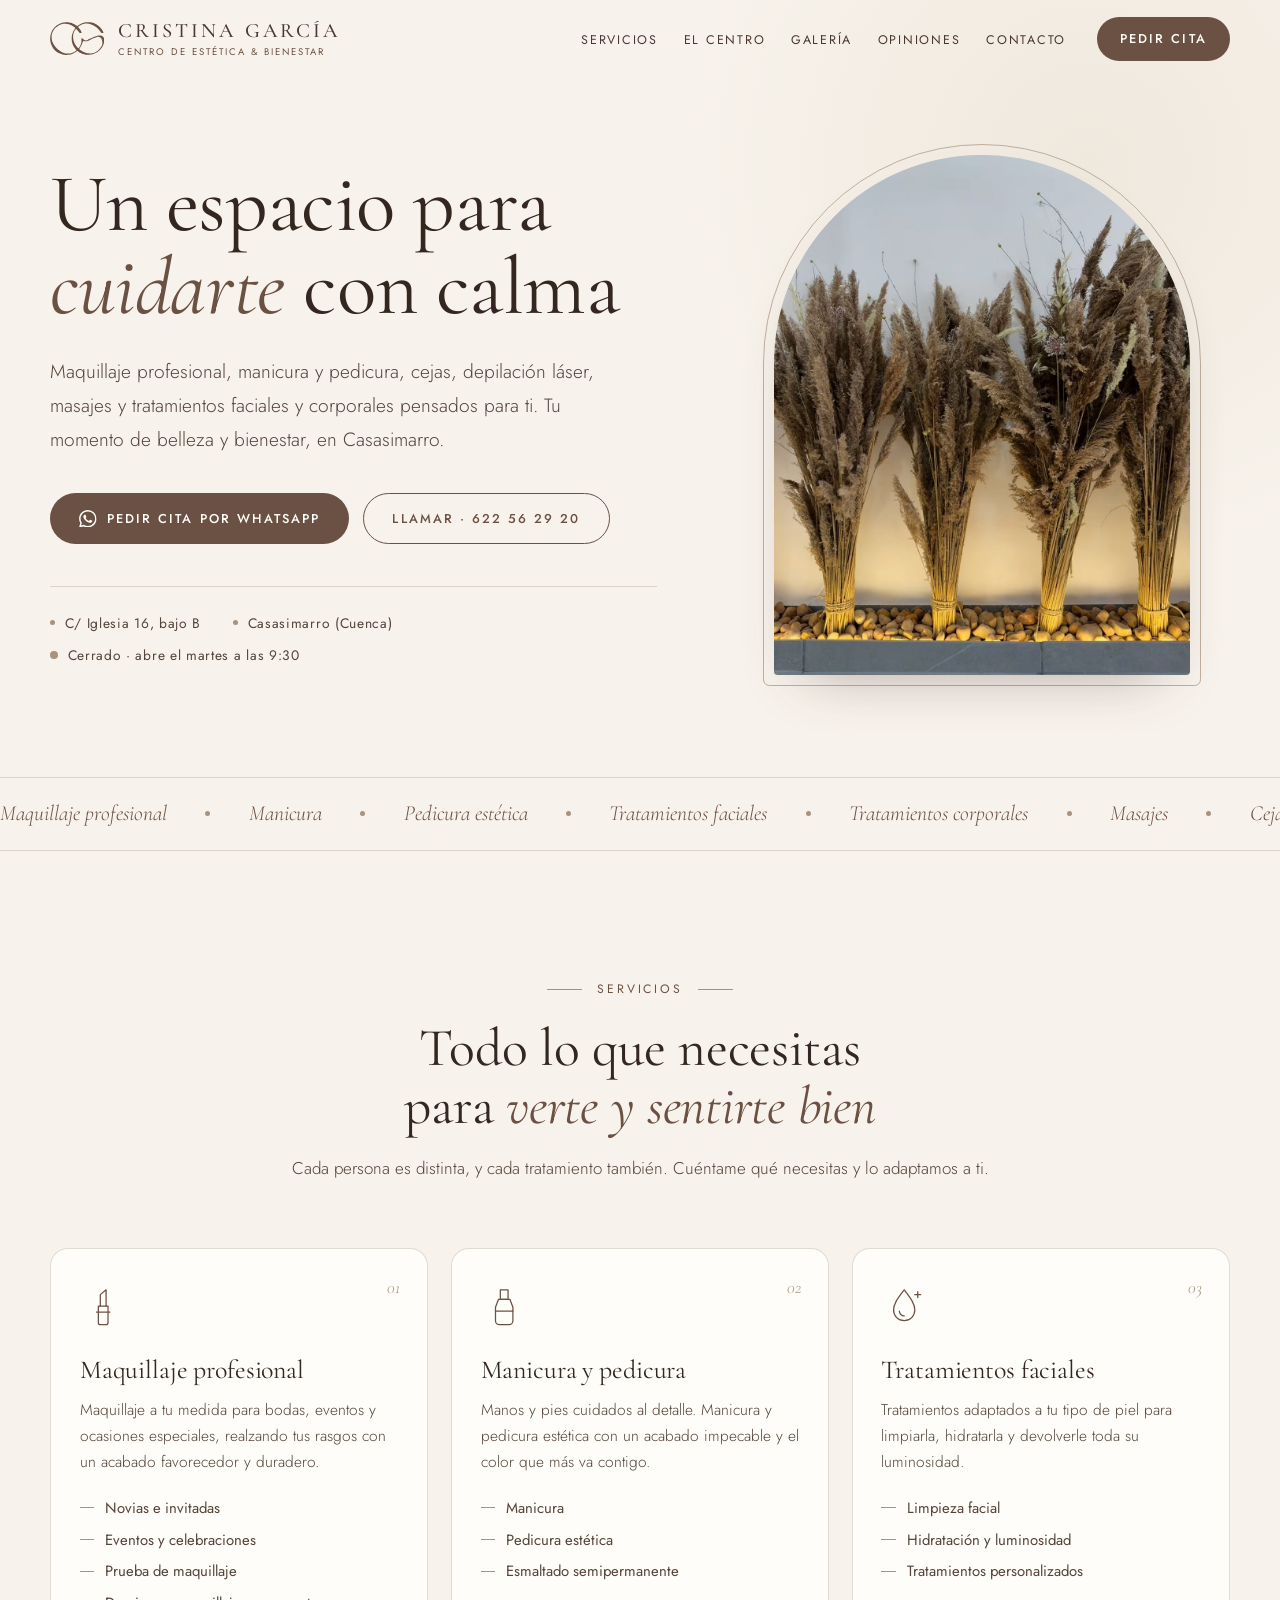
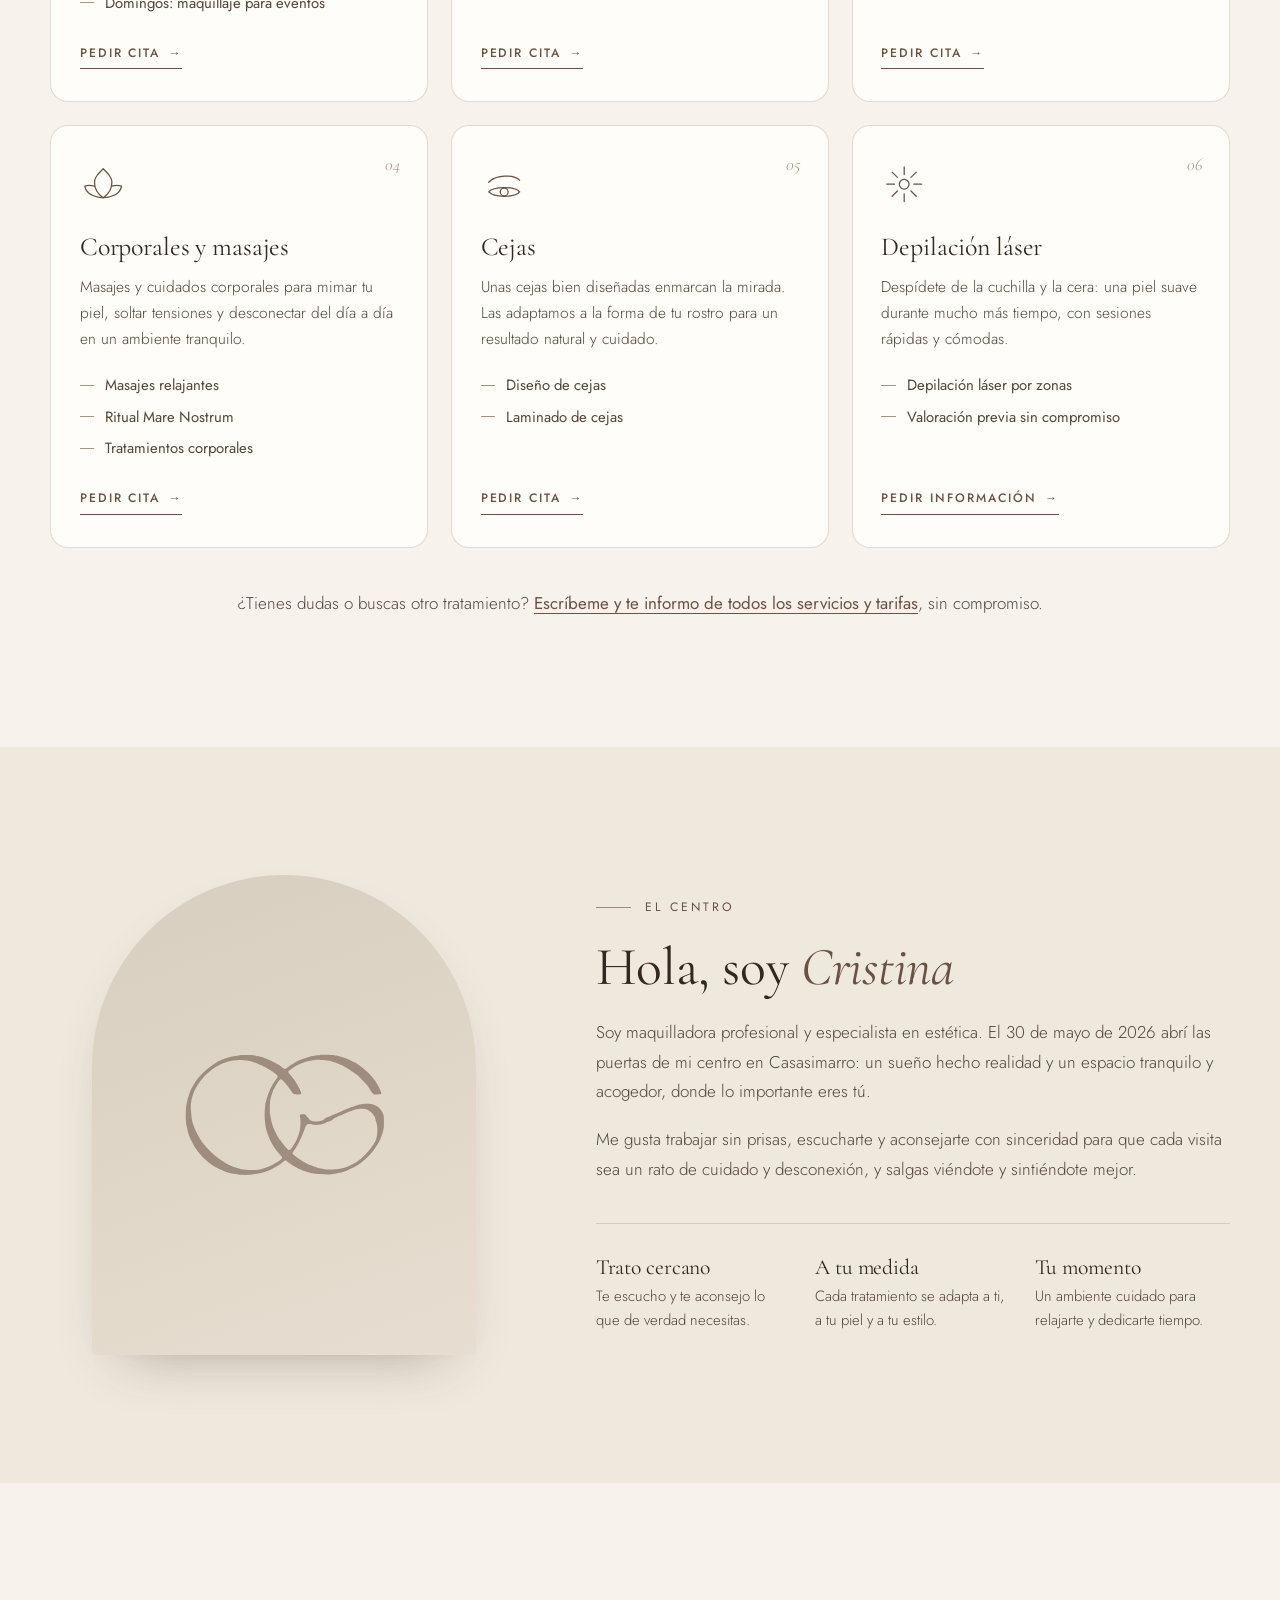
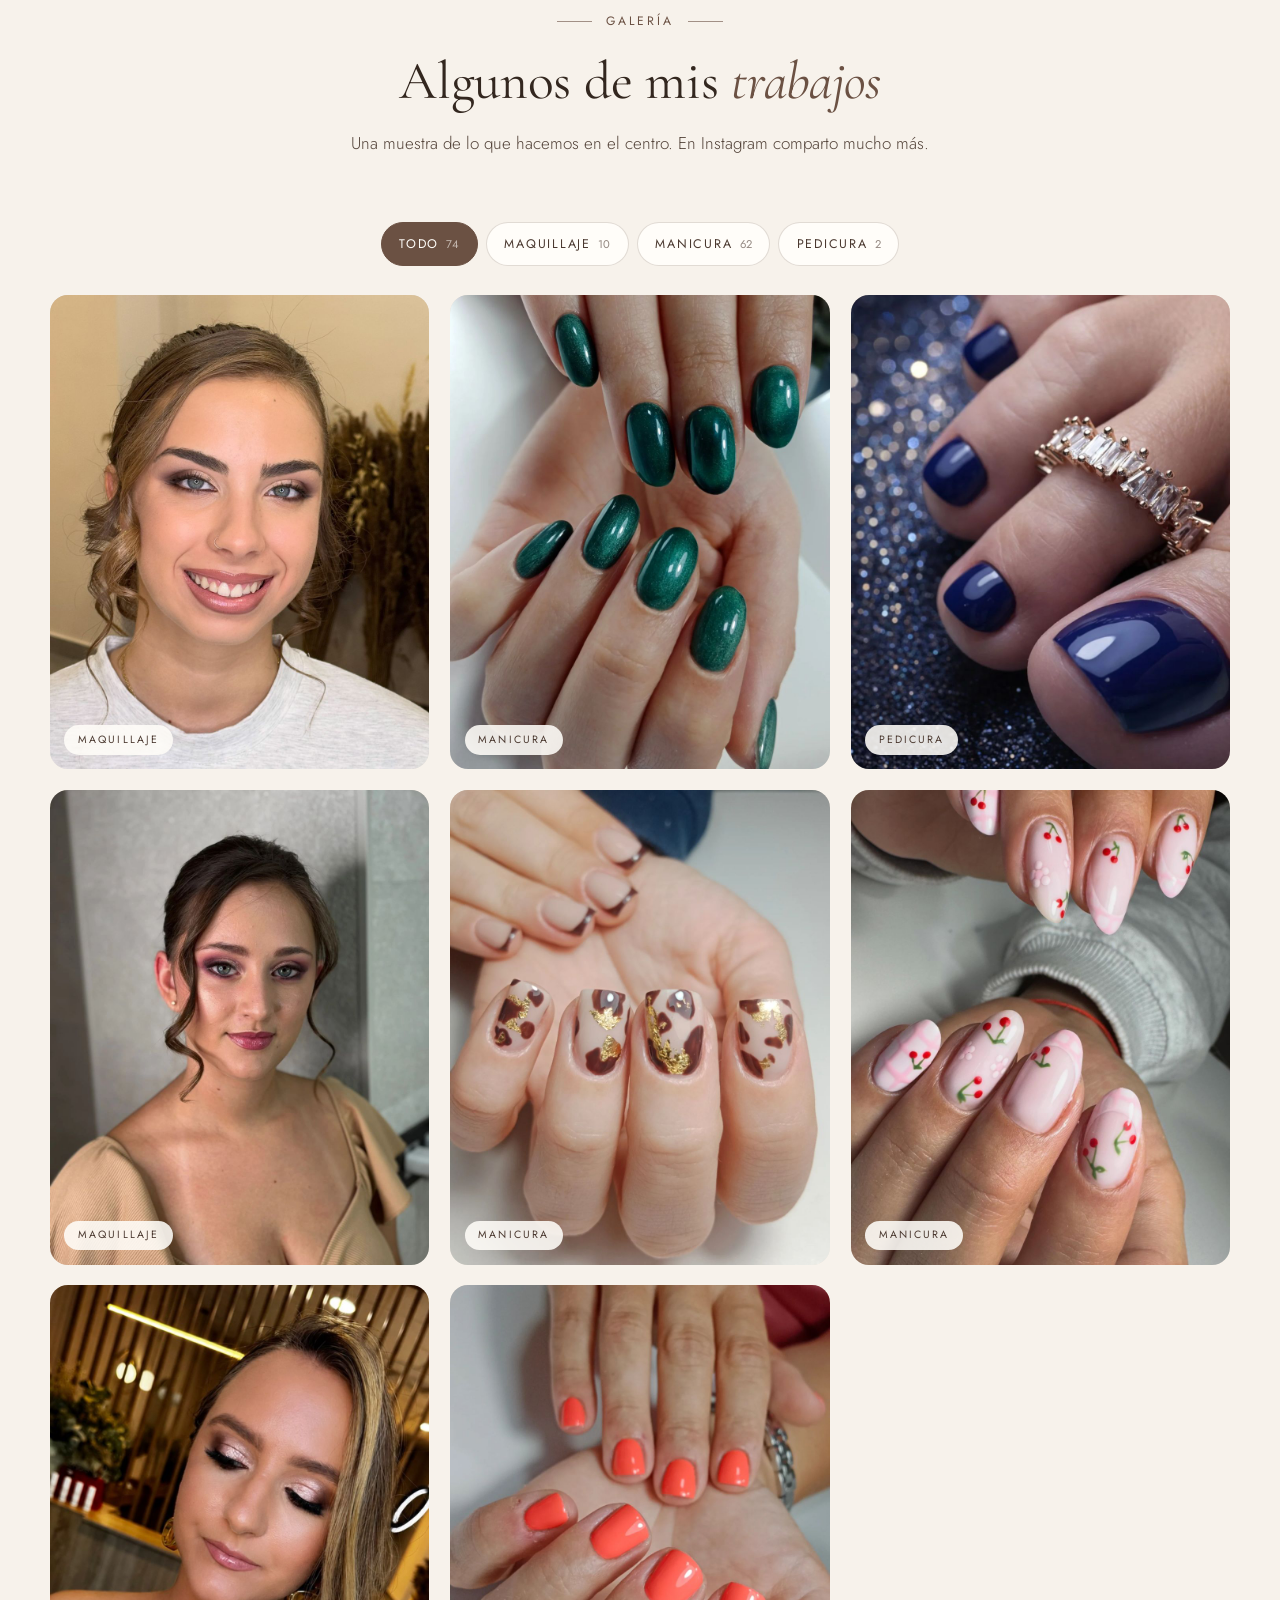
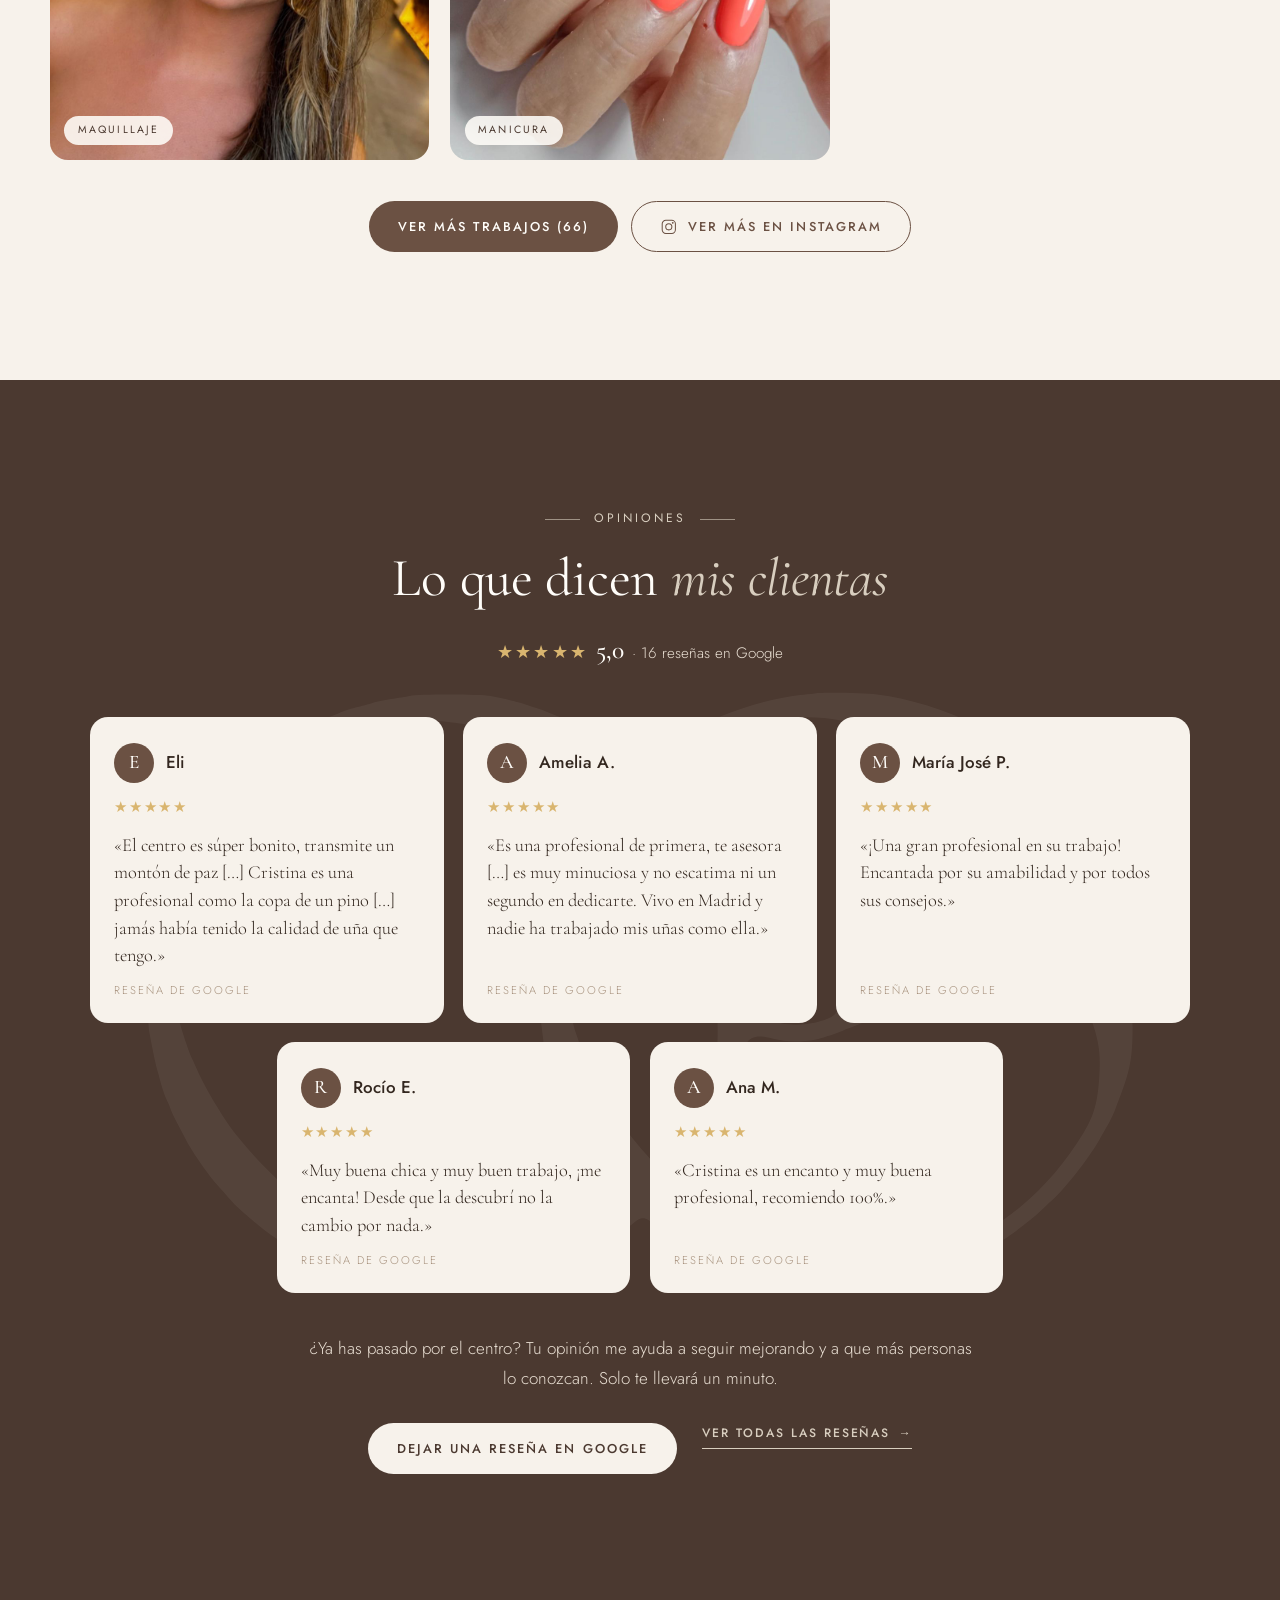
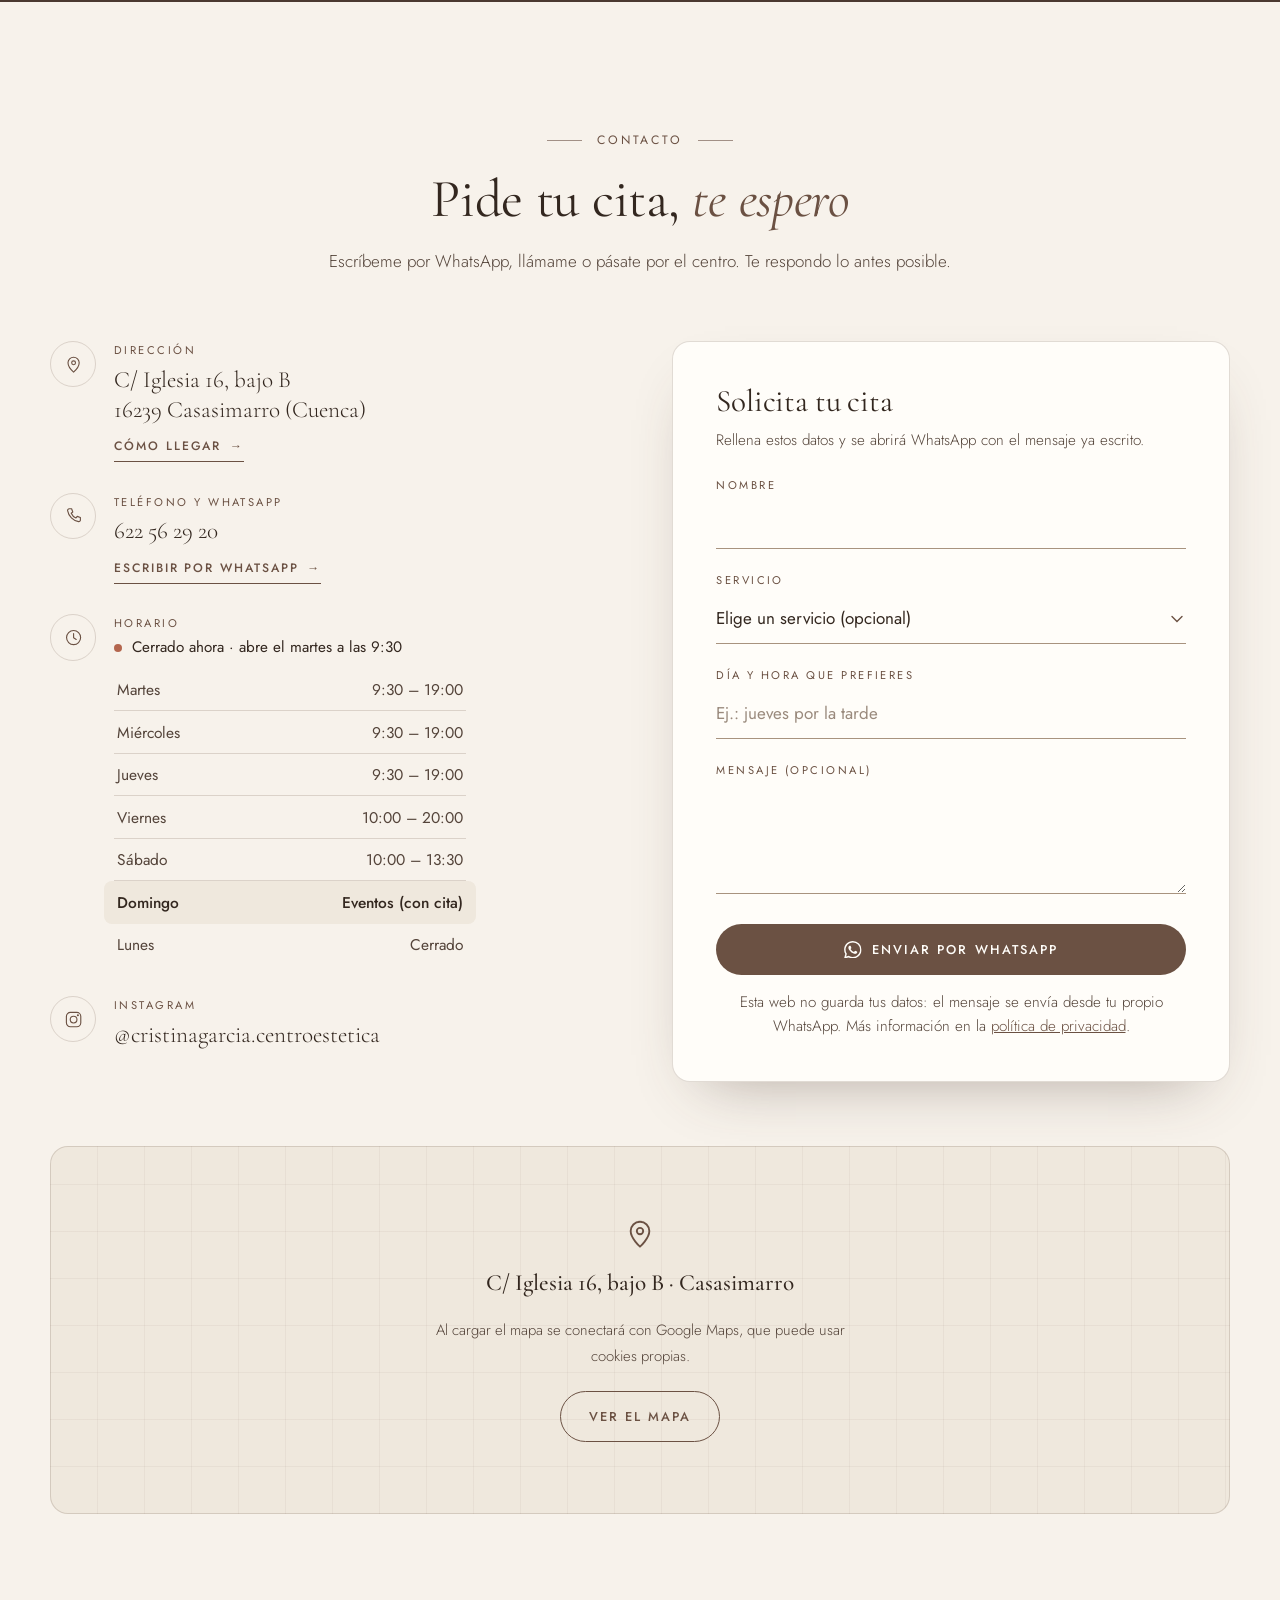
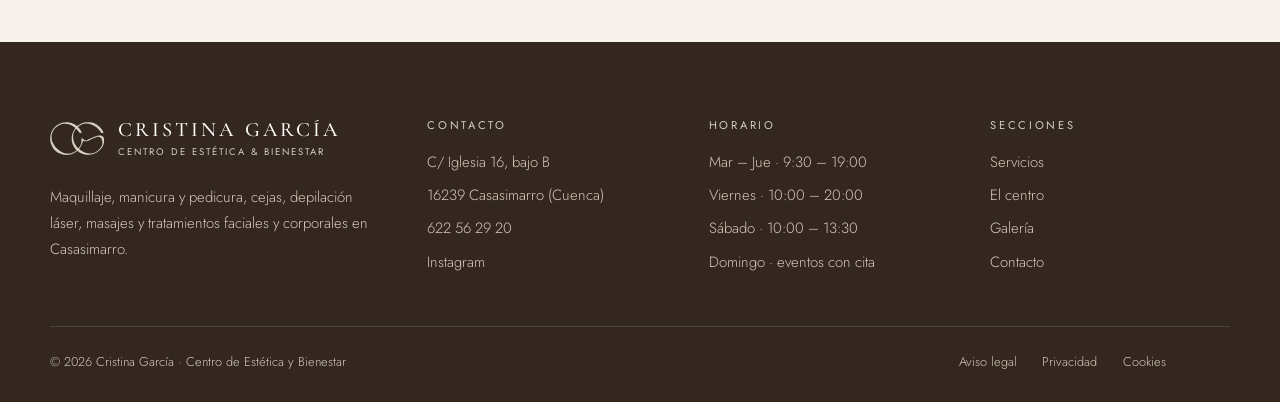
==== index.html @ d43dc389 "Reseñas de Google en Opiniones y cabeceras de sección uniformes - Opiniones: resumen «5,0 · 16 reseñ" ====
<!DOCTYPE html>
<html lang="es">
<head>
  <meta charset="utf-8">
  <meta name="viewport" content="width=device-width, initial-scale=1">
  <!-- PROVISIONAL: oculta la web a Google mientras está en pruebas. QUITAR esta línea al publicarla de verdad -->
  <meta name="robots" content="noindex, nofollow">
  <title>Cristina García | Centro de Estética y Bienestar en Casasimarro</title>
  <meta name="description" content="Centro de estética y bienestar en Casasimarro (Cuenca). Maquillaje profesional, manicura y pedicura estética, tratamientos faciales y corporales, masajes, cejas y depilación láser. Pide tu cita: 622 56 29 20.">
  <meta name="theme-color" content="#F7F2EB">
  <meta name="format-detection" content="telephone=no">

  <!-- Redes sociales (cuando haya dominio: añadir og:url, og:image y <link rel="canonical"> con la URL completa) -->
  <meta property="og:type" content="website">
  <meta property="og:locale" content="es_ES">
  <meta property="og:site_name" content="Cristina García · Centro de Estética y Bienestar">
  <meta property="og:title" content="Cristina García | Centro de Estética y Bienestar en Casasimarro">
  <meta property="og:description" content="Maquillaje profesional, manicura y pedicura estética, tratamientos faciales y corporales, masajes, cejas y depilación láser en Casasimarro (Cuenca).">

  <link rel="icon" href="assets/img/favicon.svg" type="image/svg+xml">
  <link rel="apple-touch-icon" href="assets/img/apple-touch-icon.png">

  <link rel="preconnect" href="https://fonts.googleapis.com">
  <link rel="preconnect" href="https://fonts.gstatic.com" crossorigin>
  <link href="https://fonts.googleapis.com/css2?family=Cormorant+Garamond:ital,wght@0,400;0,500;0,600;1,400;1,500&family=Jost:wght@300;400;500&display=swap" rel="stylesheet">
  <link rel="stylesheet" href="assets/css/estilos.css">

  <!-- Activa las animaciones de entrada; si app.js no llega a cargar, se desactivan para que el contenido nunca quede oculto -->
  <script>
    document.documentElement.classList.add('js');
    setTimeout(function () { if (!window.appLista) { document.documentElement.classList.remove('js'); } }, 4000);
  </script>

  <script type="application/ld+json">
  {
    "@context": "https://schema.org",
    "@type": "BeautySalon",
    "name": "Cristina García | Centro de Estética y Bienestar",
    "description": "Centro de estética y bienestar en Casasimarro: maquillaje profesional, manicura y pedicura estética, tratamientos faciales y corporales, masajes, cejas y depilación láser.",
    "telephone": "+34622562920",
    "address": {
      "@type": "PostalAddress",
      "streetAddress": "Calle Iglesia, 16, bajo B",
      "addressLocality": "Casasimarro",
      "addressRegion": "Cuenca",
      "postalCode": "16239",
      "addressCountry": "ES"
    },
    "openingHoursSpecification": [
      { "@type": "OpeningHoursSpecification", "dayOfWeek": ["Tuesday", "Wednesday", "Thursday"], "opens": "09:30", "closes": "19:00" },
      { "@type": "OpeningHoursSpecification", "dayOfWeek": "Friday", "opens": "10:00", "closes": "20:00" },
      { "@type": "OpeningHoursSpecification", "dayOfWeek": "Saturday", "opens": "10:00", "closes": "13:30" }
    ],
    "sameAs": ["https://www.instagram.com/cristinagarcia.centroestetica/"]
  }
  </script>
</head>
<body>

  <!-- Símbolos SVG reutilizables -->
  <svg width="0" height="0" style="position:absolute" aria-hidden="true" focusable="false">
    <defs>
      <symbol id="monograma" viewBox="205 391 1327 808"><path fill-rule="evenodd" d="M579.5,1194.0C570.7,1193.5 560.4,1192.6 556.5,1192.0C552.6,1191.5 543.2,1190.1 535.5,1189.0C527.8,1187.9 519.0,1186.5 516.0,1185.9C494.6,1181.7 445.9,1163.2 422.5,1150.4C390.0,1132.7 371.6,1120.3 350.5,1102.1C326.1,1081.1 328.0,1083.0 301.7,1053.0C289.4,1038.9 267.2,1006.6 260.6,993.0C258.3,988.3 253.2,978.6 249.3,971.5C245.4,964.4 241.7,956.5 241.0,954.0C240.3,951.6 238.1,946.1 235.9,941.8C233.8,937.5 230.5,928.5 228.6,921.8C226.8,915.0 224.1,905.5 222.7,900.5C220.5,892.6 216.7,874.5 212.4,851.5C210.4,840.5 209.1,800.0 210.0,775.0C211.5,733.6 220.0,691.1 234.0,655.0C236.7,648.1 239.2,641.1 239.6,639.5C242.4,628.3 272.9,576.1 287.4,557.9C290.8,553.7 296.1,546.9 299.3,542.7C314.8,522.6 362.4,479.9 384.0,466.7C387.6,464.5 394.3,460.1 399.0,457.0C412.9,447.7 443.5,431.5 453.6,428.2C456.8,427.1 462.6,424.8 466.5,423.1C470.4,421.3 480.0,418.1 488.0,415.9C496.0,413.8 506.2,410.9 510.7,409.6C515.2,408.2 526.4,405.9 535.7,404.5C544.9,403.1 556.1,401.2 560.5,400.3C573.1,397.7 654.3,397.7 668.5,400.4C686.2,403.7 707.3,408.7 714.2,411.3C717.8,412.7 724.4,414.8 728.7,416.0C733.0,417.2 740.8,420.1 746.0,422.5C751.2,424.8 758.0,427.5 761.0,428.4C767.3,430.2 799.3,446.1 812.0,453.7C816.7,456.5 823.5,460.4 827.1,462.4C830.7,464.3 835.9,467.9 838.6,470.3C859.9,489.1 871.7,493.5 879.7,485.9C884.5,481.3 904.8,466.5 914.1,460.8C917.9,458.4 924.5,454.3 928.8,451.6C966.4,427.6 1034.6,404.3 1083.0,399.0C1088.2,398.5 1097.0,397.5 1102.5,396.9C1115.7,395.4 1168.2,396.4 1185.3,398.4C1228.5,403.7 1278.1,419.0 1316.3,438.8C1323.9,442.8 1330.7,446.0 1331.4,446.0C1332.1,446.0 1336.3,448.3 1340.6,451.1C1345.0,453.9 1352.4,458.8 1357.3,461.9C1393.4,485.1 1433.7,522.4 1456.7,554.0C1459.3,557.6 1463.5,563.0 1466.0,566.0C1470.3,571.3 1472.7,575.1 1483.6,594.0C1490.7,606.3 1498.9,622.3 1500.5,627.1C1501.4,629.4 1503.7,634.5 1505.7,638.4C1510.2,647.2 1510.7,653.7 1507.2,657.2C1505.0,659.4 1504.2,659.5 1485.2,659.8C1455.2,660.3 1458.0,662.0 1436.5,629.6C1428.1,616.9 1419.1,604.0 1416.4,600.9C1413.7,597.8 1409.3,592.6 1406.7,589.4C1396.0,576.6 1369.0,548.4 1361.4,542.1C1356.9,538.5 1349.5,532.1 1344.9,527.9C1332.5,516.6 1291.1,489.0 1268.0,476.6C1262.8,473.7 1257.3,470.7 1255.9,469.7C1254.5,468.8 1250.2,466.9 1246.4,465.6C1242.6,464.3 1237.6,462.3 1235.4,461.2C1227.3,457.1 1206.3,449.2 1191.0,444.5C1182.5,441.9 1174.7,439.4 1173.7,438.8C1172.7,438.3 1166.9,437.3 1160.7,436.5C1154.5,435.7 1144.1,434.2 1137.5,433.1C1101.2,426.9 1078.2,427.5 1038.0,435.6C1016.2,440.0 995.0,446.0 984.5,450.7C980.1,452.6 972.5,455.9 967.5,458.0C953.1,464.0 923.1,481.9 906.3,494.4C887.1,508.7 887.0,510.3 904.9,530.3C917.8,544.8 935.2,566.7 938.7,572.9C940.2,575.4 945.6,584.7 950.9,593.5C956.1,602.3 962.5,614.2 965.1,620.0C967.6,625.8 971.4,634.0 973.4,638.2C982.4,657.3 977.2,661.4 945.5,660.1C926.5,659.3 925.2,658.8 919.0,649.1C890.0,604.4 851.5,559.0 842.5,559.0C834.8,559.0 819.6,579.5 799.5,617.0C796.2,623.3 792.7,629.6 791.8,631.0C790.9,632.4 789.5,636.2 788.5,639.5C787.6,642.8 785.6,649.0 784.0,653.2C779.2,665.6 772.0,693.3 770.3,705.3C768.6,718.2 768.2,781.3 769.8,789.0C774.9,812.8 776.0,818.4 776.6,824.0C777.5,833.3 780.3,845.0 784.3,856.0C786.2,861.2 788.3,868.0 789.0,871.0C791.4,881.5 817.0,934.1 825.2,945.5C826.8,947.7 831.6,954.9 835.9,961.5C850.1,983.3 882.6,1022.1 891.7,1028.1C899.7,1033.4 908.8,1026.3 921.7,1004.5C923.4,1001.7 927.5,995.0 931.0,989.5C937.7,978.7 948.9,957.0 951.0,950.6C951.7,948.4 953.8,943.4 955.6,939.3C960.7,928.3 968.7,898.5 970.7,883.5C973.1,865.6 973.0,826.8 970.5,816.0C965.4,793.6 968.7,790.0 992.5,791.2C1004.4,791.8 1007.2,793.4 1012.6,802.3C1015.2,806.7 1018.8,810.9 1022.8,814.1C1027.4,817.8 1029.2,820.0 1030.1,823.1C1032.1,829.6 1042.2,835.1 1058.5,838.5C1083.7,843.7 1125.5,835.0 1131.2,823.3C1133.4,818.8 1145.8,812.5 1164.1,806.5C1167.1,805.5 1172.2,803.4 1175.4,801.8C1178.6,800.1 1185.3,797.3 1190.2,795.4C1195.1,793.5 1202.4,790.4 1206.3,788.4C1210.3,786.4 1216.4,783.7 1220.0,782.4C1223.6,781.0 1230.1,778.2 1234.5,776.0C1244.4,771.1 1275.0,758.1 1288.5,753.0C1294.0,751.0 1301.2,748.0 1304.5,746.5C1313.1,742.6 1343.4,732.4 1350.5,731.0C1353.8,730.4 1360.8,728.5 1366.0,726.9C1384.9,721.2 1414.0,719.4 1438.0,722.5C1474.3,727.1 1500.1,745.1 1516.0,777.0C1526.1,797.3 1527.4,804.8 1527.4,843.0C1527.4,881.2 1524.5,898.9 1513.5,928.5C1510.4,936.8 1506.2,948.0 1504.1,953.5C1502.1,959.0 1497.5,968.7 1493.8,975.0C1490.2,981.3 1485.3,989.9 1483.0,994.0C1468.4,1019.5 1435.6,1061.3 1418.6,1076.0C1415.8,1078.4 1409.0,1084.7 1403.5,1090.0C1392.9,1100.1 1366.8,1120.1 1353.5,1128.4C1349.1,1131.1 1342.8,1135.0 1339.5,1137.0C1328.2,1144.0 1301.5,1156.8 1285.5,1163.0C1276.7,1166.4 1266.1,1170.6 1262.0,1172.2C1257.9,1173.9 1251.8,1175.9 1248.5,1176.7C1245.2,1177.5 1237.8,1179.3 1232.0,1180.7C1206.6,1186.9 1204.8,1187.2 1166.0,1191.2C1147.0,1193.1 1098.3,1191.2 1071.5,1187.5C1037.7,1182.7 974.1,1162.3 954.4,1149.8C952.2,1148.4 946.6,1145.3 941.9,1143.0C931.4,1137.8 916.7,1128.9 908.7,1122.9C905.3,1120.4 899.1,1116.1 895.0,1113.3C890.8,1110.5 886.8,1107.4 886.0,1106.5C882.7,1102.5 876.7,1099.0 873.1,1099.0C867.5,1099.0 867.3,1099.1 844.0,1118.4C830.0,1129.9 769.9,1163.1 757.0,1166.5C753.8,1167.3 747.7,1169.6 743.4,1171.6C730.1,1177.7 696.2,1186.0 674.7,1188.5C667.4,1189.4 655.4,1191.0 648.0,1192.1C632.1,1194.5 603.6,1195.3 579.5,1194.0ZM687.0,1161.0C689.5,1160.5 696.1,1159.4 701.6,1158.5C730.5,1154.0 776.5,1135.7 804.2,1117.8C848.6,1089.1 853.3,1084.4 848.0,1073.6C846.8,1071.0 845.0,1068.5 844.0,1068.0C842.0,1066.9 825.6,1048.5 820.0,1041.0C818.1,1038.4 813.1,1031.9 809.0,1026.6C785.4,995.8 760.7,946.5 749.5,907.5C742.7,884.1 740.8,876.0 739.9,867.7C739.4,862.7 738.3,853.6 737.5,847.5C733.4,817.9 733.2,775.5 737.0,743.5C740.2,715.7 740.4,714.6 745.4,696.2C759.4,644.5 781.2,598.2 809.2,560.8C826.6,537.4 826.2,536.1 794.4,514.0C787.7,509.3 778.5,502.8 773.9,499.6C760.8,490.1 711.2,464.0 696.0,458.6C691.9,457.1 687.1,455.1 685.4,454.1C680.2,451.0 645.6,440.5 630.8,437.5C619.9,435.3 574.1,431.0 561.5,431.0C510.3,431.1 459.6,445.8 415.0,473.4C384.5,492.4 381.2,494.9 345.6,526.9C330.3,540.7 312.0,562.5 297.0,585.0C293.5,590.2 288.5,597.6 286.0,601.5C257.7,643.8 240.0,709.8 244.0,758.3C247.3,798.2 251.2,831.9 253.3,839.5C257.5,854.2 265.7,878.3 268.5,884.0C270.3,887.6 273.8,895.2 276.3,901.0C281.5,912.9 292.7,933.7 301.9,948.5C305.3,954.0 309.6,960.9 311.3,963.7C330.2,994.7 378.5,1046.3 416.0,1075.4C422.9,1080.7 431.0,1087.0 434.0,1089.3C437.0,1091.7 444.0,1096.3 449.5,1099.5C455.0,1102.7 463.8,1108.0 469.0,1111.3C501.6,1132.0 557.0,1152.8 593.7,1158.1C623.6,1162.4 671.9,1163.9 687.0,1161.0ZM1233.8,1154.2C1267.0,1147.4 1283.1,1141.7 1310.2,1127.4C1321.0,1121.7 1330.3,1117.0 1330.7,1117.0C1333.2,1117.0 1363.9,1095.1 1377.6,1083.5C1411.3,1055.3 1437.8,1024.2 1462.0,984.6C1475.9,961.8 1480.9,943.7 1483.0,908.7C1484.7,881.3 1482.8,865.3 1475.1,841.5C1472.9,834.9 1470.9,826.8 1470.5,823.5C1468.6,806.5 1452.5,785.0 1430.7,770.2C1417.7,761.3 1416.3,760.7 1400.1,757.0C1379.4,752.2 1362.0,753.1 1336.5,760.2C1325.8,763.2 1270.6,784.6 1260.9,789.6C1258.2,790.9 1253.2,793.1 1249.8,794.4C1246.3,795.7 1239.9,798.4 1235.5,800.3C1231.1,802.2 1221.9,806.2 1215.0,809.0C1195.6,817.1 1193.5,818.4 1190.8,823.2C1188.0,828.4 1177.6,833.9 1156.5,841.5C1149.3,844.1 1142.4,846.8 1141.0,847.5C1135.2,850.4 1110.0,858.8 1104.0,859.8C1080.2,863.8 1065.5,863.5 1045.5,858.5C1019.4,852.0 1011.3,856.7 1002.2,883.5C994.8,905.2 990.2,917.3 983.5,932.5C979.8,940.8 975.5,950.9 973.8,955.0C965.7,975.7 940.3,1019.6 925.1,1039.5C915.2,1052.4 915.7,1053.3 942.9,1074.4C949.1,1079.2 958.8,1086.0 964.4,1089.5C969.9,1093.0 978.5,1098.5 983.5,1101.6C992.7,1107.5 1016.7,1120.5 1023.0,1122.9C1024.9,1123.7 1031.4,1126.5 1037.4,1129.2C1047.7,1133.9 1066.1,1140.4 1091.0,1148.4C1101.8,1151.8 1107.8,1152.9 1134.0,1156.5C1150.4,1158.8 1150.8,1158.8 1183.0,1158.5C1213.5,1158.3 1213.5,1158.3 1233.8,1154.2Z"/></symbol>
      <symbol id="rama" viewBox="0 0 60 100">
        <path d="M30 96C30 70 28 40 32 8"/>
        <path d="M30 78c-10-2-16-8-18-16 9 0 15 5 18 12"/>
        <path d="M30 62c10-2 16-8 18-16-9 0-15 5-18 12"/>
        <path d="M30 46c-9-2-14-7-16-14 8 0 13 4 16 10"/>
        <path d="M31 30c8-2 12-7 13-13-7 0-11 4-13 9"/>
      </symbol>
      <symbol id="icono-whatsapp" viewBox="0 0 24 24">
        <path d="M17.472 14.382c-.297-.149-1.758-.867-2.03-.967-.273-.099-.471-.148-.67.15-.197.297-.767.966-.94 1.164-.173.199-.347.223-.644.075-.297-.15-1.255-.463-2.39-1.475-.883-.788-1.48-1.761-1.653-2.059-.173-.297-.018-.458.13-.606.134-.133.298-.347.446-.52.149-.174.198-.298.298-.497.099-.198.05-.371-.025-.52-.075-.149-.669-1.612-.916-2.207-.242-.579-.487-.5-.669-.51-.173-.008-.371-.01-.57-.01-.198 0-.52.074-.792.372-.272.297-1.04 1.016-1.04 2.479 0 1.462 1.065 2.875 1.213 3.074.149.198 2.096 3.2 5.077 4.487.709.306 1.262.489 1.694.625.712.227 1.36.195 1.871.118.571-.085 1.758-.719 2.006-1.413.248-.694.248-1.289.173-1.413-.074-.124-.272-.198-.57-.347m-5.421 7.403h-.004a9.87 9.87 0 01-5.031-1.378l-.361-.214-3.741.982.998-3.648-.235-.374a9.86 9.86 0 01-1.51-5.26c.001-5.45 4.436-9.884 9.888-9.884 2.64 0 5.122 1.03 6.988 2.898a9.825 9.825 0 012.893 6.994c-.003 5.45-4.437 9.884-9.885 9.884m8.413-18.297A11.815 11.815 0 0012.05 0C5.495 0 .16 5.335.157 11.892c0 2.096.547 4.142 1.588 5.945L.057 24l6.305-1.654a11.882 11.882 0 005.683 1.448h.005c6.554 0 11.89-5.335 11.893-11.893a11.821 11.821 0 00-3.48-8.413z"/>
      </symbol>
      <symbol id="icono-instagram" viewBox="0 0 24 24">
        <rect x="3" y="3" width="18" height="18" rx="5"/>
        <circle cx="12" cy="12" r="4.2"/>
        <circle cx="17.4" cy="6.6" r=".6"/>
      </symbol>
      <symbol id="icono-telefono" viewBox="0 0 24 24">
        <path d="M6.5 3.5h3l1.5 4-2 1.5a12 12 0 0 0 6 6l1.5-2 4 1.5v3a2 2 0 0 1-2.2 2A17 17 0 0 1 4.5 5.7 2 2 0 0 1 6.5 3.5z"/>
      </symbol>
      <symbol id="icono-lugar" viewBox="0 0 24 24">
        <path d="M12 21.5s-7-6.2-7-11.7a7 7 0 0 1 14 0c0 5.500-7 11.700-7 11.700z"/>
        <circle cx="12" cy="9.8" r="2.4"/>
      </symbol>
      <symbol id="icono-reloj" viewBox="0 0 24 24">
        <circle cx="12" cy="12" r="8.800"/>
        <path d="M12 7v5.300l3.300 2"/>
      </symbol>
    </defs>
  </svg>

  <a class="saltar" href="#contenido">Saltar al contenido</a>

  <!-- ===================== CABECERA ===================== -->
  <header class="cabecera" id="cabecera">
    <div class="contenedor cabecera__fila">
      <a class="marca" href="#inicio" aria-label="Cristina García, Centro de Estética y Bienestar: ir al inicio">
        <svg class="monograma" aria-hidden="true"><use href="#monograma"/></svg>
        <span class="marca__texto">
          <span class="marca__nombre">Cristina García</span>
          <span class="marca__sub">Centro de Estética &amp; Bienestar</span>
        </span>
      </a>

      <button class="menu-boton" id="menu-boton" type="button" aria-expanded="false" aria-controls="navegacion" aria-label="Abrir menú">
        <span></span><span></span>
      </button>

      <nav class="nav" id="navegacion" aria-label="Principal">
        <ul>
          <li><a href="#servicios">Servicios</a></li>
          <li><a href="#sobre-mi">El centro</a></li>
          <li><a href="#galeria">Galería</a></li>
          <li><a href="#opiniones">Opiniones</a></li>
          <li><a href="#contacto">Contacto</a></li>
        </ul>
        <a class="btn btn--primario nav__cta" href="https://wa.me/34622562920?text=Hola%20Cristina%2C%20me%20gustar%C3%ADa%20pedir%20cita." target="_blank" rel="noopener">Pedir cita</a>
      </nav>
    </div>
  </header>

  <main id="contenido">

    <!-- ===================== PORTADA ===================== -->
    <section class="hero" id="inicio">
      <div class="contenedor hero__rejilla">
        <div class="hero__texto">
          <h1>Un espacio para <em>cuidarte</em> con calma</h1>
          <p class="hero__intro">Maquillaje profesional, manicura y pedicura, cejas, depilación láser, masajes y tratamientos faciales y corporales pensados para ti. Tu momento de belleza y bienestar, en Casasimarro.</p>
          <div class="hero__acciones">
            <a class="btn btn--primario" href="https://wa.me/34622562920?text=Hola%20Cristina%2C%20me%20gustar%C3%ADa%20pedir%20cita." target="_blank" rel="noopener">
              <svg class="icono-relleno" aria-hidden="true"><use href="#icono-whatsapp"/></svg>
              Pedir cita por WhatsApp
            </a>
            <a class="btn btn--linea" href="tel:+34622562920">Llamar · 622 56 29 20</a>
          </div>
          <ul class="hero__datos">
            <li>C/ Iglesia 16, bajo B</li>
            <li>Casasimarro (Cuenca)</li>
            <li class="estado" data-estado="corto">Martes a sábado</li>
          </ul>
        </div>

        <div class="hero__figura">
          <div class="arco">
            <svg class="arco__marca monograma" aria-hidden="true"><use href="#monograma"/></svg>
            <!-- Foto de portada: fotograma del reel de inauguración (1056x1320, 4:5) -->
            <img src="assets/img/hero.jpg" alt="Ramos de pampa iluminados sobre cantos rodados en el centro de estética" width="1056" height="1320" fetchpriority="high" onerror="this.remove()">
          </div>
        </div>
      </div>
    </section>

    <!-- ===================== FRANJA ===================== -->
    <div class="franja" aria-hidden="true">
      <div class="franja__pista">
        <ul>
          <li>Maquillaje profesional</li><li>Manicura</li><li>Pedicura estética</li><li>Tratamientos faciales</li><li>Tratamientos corporales</li><li>Masajes</li><li>Cejas</li><li>Depilación láser</li>
          <li>Maquillaje profesional</li><li>Manicura</li><li>Pedicura estética</li><li>Tratamientos faciales</li><li>Tratamientos corporales</li><li>Masajes</li><li>Cejas</li><li>Depilación láser</li>
        </ul>
        <ul>
          <li>Maquillaje profesional</li><li>Manicura</li><li>Pedicura estética</li><li>Tratamientos faciales</li><li>Tratamientos corporales</li><li>Masajes</li><li>Cejas</li><li>Depilación láser</li>
          <li>Maquillaje profesional</li><li>Manicura</li><li>Pedicura estética</li><li>Tratamientos faciales</li><li>Tratamientos corporales</li><li>Masajes</li><li>Cejas</li><li>Depilación láser</li>
        </ul>
      </div>
    </div>

    <!-- ===================== SERVICIOS ===================== -->
    <section class="seccion servicios" id="servicios">
      <div class="contenedor">
        <header class="seccion__cabecera seccion__cabecera--centro revelar">
          <p class="sobretitulo">Servicios</p>
          <h2>Todo lo que necesitas para <em>verte y sentirte bien</em></h2>
          <p>Cada persona es distinta, y cada tratamiento también. Cuéntame qué necesitas y lo adaptamos a ti.</p>
        </header>

        <div class="servicios__rejilla">
          <article class="servicio revelar">
            <span class="servicio__num" aria-hidden="true">01</span>
            <svg class="servicio__icono icono-linea" viewBox="0 0 48 48" aria-hidden="true">
              <path d="M19 23h10v17a2 2 0 0 1-2 2h-6a2 2 0 0 1-2-2z"/>
              <path d="M21 23V11l6-5v17"/>
              <path d="M17 29h14"/>
            </svg>
            <h3>Maquillaje profesional</h3>
            <p>Maquillaje a tu medida para bodas, eventos y ocasiones especiales, realzando tus rasgos con un acabado favorecedor y duradero.</p>
            <ul data-pendiente="Confirmar los servicios de maquillaje">
              <li>Novias e invitadas</li>
              <li>Eventos y celebraciones</li>
              <li>Prueba de maquillaje</li>
              <li>Domingos: maquillaje para eventos</li>
            </ul>
            <a class="enlace" href="https://wa.me/34622562920?text=Hola%20Cristina%2C%20me%20gustar%C3%ADa%20pedir%20cita%20para%20maquillaje." target="_blank" rel="noopener">Pedir cita<span class="oculto-visual"> para maquillaje</span></a>
          </article>

          <article class="servicio revelar">
            <span class="servicio__num" aria-hidden="true">02</span>
            <svg class="servicio__icono icono-linea" viewBox="0 0 48 48" aria-hidden="true">
              <path d="M20 6h8v10h-8z"/>
              <path d="M18 16h12l3 8v14a4 4 0 0 1-4 4H19a4 4 0 0 1-4-4V24z"/>
              <path d="M15 28h18"/>
            </svg>
            <h3>Manicura y pedicura</h3>
            <p>Manos y pies cuidados al detalle. Manicura y pedicura estética con un acabado impecable y el color que más va contigo.</p>
            <ul data-pendiente="Confirmar los servicios de manicura y pedicura">
              <li>Manicura</li>
              <li>Pedicura estética</li>
              <li>Esmaltado semipermanente</li>
            </ul>
            <a class="enlace" href="https://wa.me/34622562920?text=Hola%20Cristina%2C%20me%20gustar%C3%ADa%20pedir%20cita%20para%20manicura%20o%20pedicura." target="_blank" rel="noopener">Pedir cita<span class="oculto-visual"> para manicura o pedicura</span></a>
          </article>

          <article class="servicio revelar">
            <span class="servicio__num" aria-hidden="true">03</span>
            <svg class="servicio__icono icono-linea" viewBox="0 0 48 48" aria-hidden="true">
              <path d="M24 6c6 8 11 14 11 21a11 11 0 0 1-22 0c0-7 5-13 11-21z"/>
              <path d="M19 28a5 5 0 0 0 5 5"/>
              <path d="M38 8v6M35 11h6"/>
            </svg>
            <h3>Tratamientos faciales</h3>
            <p>Tratamientos adaptados a tu tipo de piel para limpiarla, hidratarla y devolverle toda su luminosidad.</p>
            <ul data-pendiente="Confirmar los tratamientos faciales">
              <li>Limpieza facial</li>
              <li>Hidratación y luminosidad</li>
              <li>Tratamientos personalizados</li>
            </ul>
            <a class="enlace" href="https://wa.me/34622562920?text=Hola%20Cristina%2C%20me%20gustar%C3%ADa%20pedir%20cita%20para%20un%20tratamiento%20facial." target="_blank" rel="noopener">Pedir cita<span class="oculto-visual"> para un tratamiento facial</span></a>
          </article>

          <article class="servicio revelar">
            <span class="servicio__num" aria-hidden="true">04</span>
            <svg class="servicio__icono icono-linea" viewBox="0 0 48 48" aria-hidden="true">
              <path d="M24 38c-6-4-9-10-9-16 0-5 4-9 9-14 5 5 9 9 9 14 0 6-3 12-9 16z"/>
              <path d="M15 26c-4-1-7-1-10 0 1 6 6 11 19 12"/>
              <path d="M33 26c4-1 7-1 10 0-1 6-6 11-19 12"/>
            </svg>
            <h3>Corporales y masajes</h3>
            <p>Masajes y cuidados corporales para mimar tu piel, soltar tensiones y desconectar del día a día en un ambiente tranquilo.</p>
            <ul data-pendiente="Confirmar los tratamientos corporales y masajes">
              <li>Masajes relajantes</li>
              <li>Ritual Mare Nostrum</li>
              <li>Tratamientos corporales</li>
            </ul>
            <a class="enlace" href="https://wa.me/34622562920?text=Hola%20Cristina%2C%20me%20gustar%C3%ADa%20pedir%20cita%20para%20un%20masaje%20o%20tratamiento%20corporal." target="_blank" rel="noopener">Pedir cita<span class="oculto-visual"> para un masaje o tratamiento corporal</span></a>
          </article>

          <article class="servicio revelar">
            <span class="servicio__num" aria-hidden="true">05</span>
            <svg class="servicio__icono icono-linea" viewBox="0 0 48 48" aria-hidden="true">
              <path d="M8 22c6-7 26-9 32-2"/>
              <path d="M8 32c5-6 27-6 32 0-5 6-27 6-32 0z"/>
              <circle cx="24" cy="32" r="4"/>
            </svg>
            <h3>Cejas</h3>
            <p>Unas cejas bien diseñadas enmarcan la mirada. Las adaptamos a la forma de tu rostro para un resultado natural y cuidado.</p>
            <ul data-pendiente="Confirmar los servicios de cejas">
              <li>Diseño de cejas</li>
              <li>Laminado de cejas</li>
            </ul>
            <a class="enlace" href="https://wa.me/34622562920?text=Hola%20Cristina%2C%20me%20gustar%C3%ADa%20pedir%20cita%20para%20cejas." target="_blank" rel="noopener">Pedir cita<span class="oculto-visual"> para cejas</span></a>
          </article>

          <article class="servicio revelar">
            <span class="servicio__num" aria-hidden="true">06</span>
            <svg class="servicio__icono icono-linea" viewBox="0 0 48 48" aria-hidden="true">
              <path d="M24 6v8M24 34v8M6 24h8M34 24h8"/>
              <path d="M11.5 11.5l5.5 5.5M31 31l5.5 5.5M36.5 11.5L31 17M17 31l-5.5 5.5"/>
              <circle cx="24" cy="24" r="5"/>
            </svg>
            <h3>Depilación láser</h3>
            <p>Despídete de la cuchilla y la cera: una piel suave durante mucho más tiempo, con sesiones rápidas y cómodas.</p>
            <ul data-pendiente="Confirmar zonas y condiciones de la depilación láser">
              <li>Depilación láser por zonas</li>
              <li>Valoración previa sin compromiso</li>
            </ul>
            <a class="enlace" href="https://wa.me/34622562920?text=Hola%20Cristina%2C%20me%20gustar%C3%ADa%20informaci%C3%B3n%20sobre%20depilaci%C3%B3n%20l%C3%A1ser." target="_blank" rel="noopener">Pedir información<span class="oculto-visual"> sobre depilación láser</span></a>
          </article>
        </div>

        <p class="servicios__nota revelar" data-pendiente="Decidir si se publican tarifas en la web">
          ¿Tienes dudas o buscas otro tratamiento?
          <a href="https://wa.me/34622562920?text=Hola%20Cristina%2C%20me%20gustar%C3%ADa%20informaci%C3%B3n%20sobre%20tratamientos%20y%20tarifas." target="_blank" rel="noopener">Escríbeme y te informo de todos los servicios y tarifas</a>, sin compromiso.
        </p>
      </div>
    </section>

    <!-- ===================== SOBRE MÍ / EL CENTRO ===================== -->
    <section class="seccion sobre" id="sobre-mi">
      <div class="contenedor sobre__rejilla">
        <div class="sobre__figura revelar">
          <div class="arco">
            <svg class="arco__marca monograma" aria-hidden="true"><use href="#monograma"/></svg>
            <!-- Foto de Cristina o del centro: guardar como assets/img/cristina.jpg y aparecerá sola -->
            <img src="assets/img/cristina.jpg" alt="Cristina García en su centro de estética" loading="lazy" onerror="this.remove()">
          </div>
        </div>

        <div class="sobre__texto revelar" data-pendiente="Personalizar el texto de presentación con Cristina">
          <p class="sobretitulo">El centro</p>
          <h2>Hola, soy <em>Cristina</em></h2>
          <p>Soy maquilladora profesional y especialista en estética. El 30 de mayo de 2026 abrí las puertas de mi centro en Casasimarro: un sueño hecho realidad y un espacio tranquilo y acogedor, donde lo importante eres tú.</p>
          <p>Me gusta trabajar sin prisas, escucharte y aconsejarte con sinceridad para que cada visita sea un rato de cuidado y desconexión, y salgas viéndote y sintiéndote mejor.</p>

          <ul class="valores">
            <li>
              <h3>Trato cercano</h3>
              <p>Te escucho y te aconsejo lo que de verdad necesitas.</p>
            </li>
            <li>
              <h3>A tu medida</h3>
              <p>Cada tratamiento se adapta a ti, a tu piel y a tu estilo.</p>
            </li>
            <li>
              <h3>Tu momento</h3>
              <p>Un ambiente cuidado para relajarte y dedicarte tiempo.</p>
            </li>
          </ul>
        </div>
      </div>
    </section>

    <!-- ===================== GALERÍA ===================== -->
    <section class="seccion galeria" id="galeria">
      <div class="contenedor">
        <header class="seccion__cabecera seccion__cabecera--centro revelar">
          <p class="sobretitulo">Galería</p>
          <h2>Algunos de mis <em>trabajos</em></h2>
          <p>Una muestra de lo que hacemos en el centro. En Instagram comparto mucho más.</p>
        </header>

        <div class="galeria__filtros revelar" role="group" aria-label="Filtrar trabajos por servicio">
          <button type="button" class="filtro" data-filtro="todo" aria-pressed="true">Todo <span>74</span></button>
          <button type="button" class="filtro" data-filtro="maquillaje" aria-pressed="false">Maquillaje <span>10</span></button>
          <button type="button" class="filtro" data-filtro="manicura" aria-pressed="false">Manicura <span>62</span></button>
          <button type="button" class="filtro" data-filtro="pedicura" aria-pressed="false">Pedicura <span>2</span></button>
        </div>

        <!-- Fotos sacadas del Instagram (960x1200, 4:5). Para aÃ±adir una: copiar un <figure> y cambiar foto, texto y data-categoria -->
        <div class="galeria__rejilla" id="galeria-rejilla" aria-live="polite">
          <figure class="galeria__item" data-categoria="maquillaje">
            <img src="assets/img/galeria/maquillaje-01.jpg" alt="Maquillaje de invitada con sombras en tonos tierra y recogido con ondas" width="960" height="1200" loading="lazy" decoding="async">
            <figcaption>Maquillaje</figcaption>
          </figure>
          <figure class="galeria__item" data-categoria="manicura">
            <img src="assets/img/galeria/manicura-01.jpg" alt="Manicura en verde botella con acabado brillante" width="960" height="1200" loading="lazy" decoding="async">
            <figcaption>Manicura</figcaption>
          </figure>
          <figure class="galeria__item" data-categoria="pedicura">
            <img src="assets/img/galeria/pedicura-01.jpg" alt="Pedicura en azul marino brillante" width="960" height="1200" loading="lazy" decoding="async">
            <figcaption>Pedicura</figcaption>
          </figure>
          <figure class="galeria__item" data-categoria="maquillaje">
            <img src="assets/img/galeria/maquillaje-02.jpg" alt="Maquillaje en tonos rosa y malva con recogido bajo" width="960" height="1200" loading="lazy" decoding="async">
            <figcaption>Maquillaje</figcaption>
          </figure>
          <figure class="galeria__item" data-categoria="manicura">
            <img src="assets/img/galeria/manicura-02.jpg" alt="Manicura con estampado animal en marrón y pan de oro" width="960" height="1200" loading="lazy" decoding="async">
            <figcaption>Manicura</figcaption>
          </figure>
          <figure class="galeria__item" data-categoria="manicura">
            <img src="assets/img/galeria/manicura-03.jpg" alt="Manicura rosa con cerezas pintadas a mano" width="960" height="1200" loading="lazy" decoding="async">
            <figcaption>Manicura</figcaption>
          </figure>
          <figure class="galeria__item" data-categoria="maquillaje">
            <img src="assets/img/galeria/maquillaje-03.jpg" alt="Maquillaje luminoso con sombras rosadas y melena suelta" width="960" height="1200" loading="lazy" decoding="async">
            <figcaption>Maquillaje</figcaption>
          </figure>
          <figure class="galeria__item" data-categoria="manicura">
            <img src="assets/img/galeria/manicura-04.jpg" alt="Manicura en coral intenso" width="960" height="1200" loading="lazy" decoding="async">
            <figcaption>Manicura</figcaption>
          </figure>
          <figure class="galeria__item" data-categoria="pedicura">
            <img src="assets/img/galeria/pedicura-02.jpg" alt="Pedicura francesa blanca con detalles de brillo" width="960" height="1200" loading="lazy" decoding="async">
            <figcaption>Pedicura</figcaption>
          </figure>
          <figure class="galeria__item" data-categoria="manicura">
            <img src="assets/img/galeria/manicura-05.jpg" alt="Manicura en azul marino con líneas onduladas" width="960" height="1200" loading="lazy" decoding="async">
            <figcaption>Manicura</figcaption>
          </figure>
          <figure class="galeria__item" data-categoria="maquillaje">
            <img src="assets/img/galeria/maquillaje-04.jpg" alt="Maquillaje suave en tonos melocotón con recogido" width="960" height="1200" loading="lazy" decoding="async">
            <figcaption>Maquillaje</figcaption>
          </figure>
          <figure class="galeria__item" data-categoria="manicura">
            <img src="assets/img/galeria/manicura-06.jpg" alt="Manicura pastel con flores, hojas y abejas pintadas a mano" width="960" height="1200" loading="lazy" decoding="async">
            <figcaption>Manicura</figcaption>
          </figure>
          <figure class="galeria__item" data-categoria="maquillaje">
            <img src="assets/img/galeria/maquillaje-05.jpg" alt="Maquillaje de evento con labios nude y pelo recogido" width="960" height="1200" loading="lazy" decoding="async">
            <figcaption>Maquillaje</figcaption>
          </figure>
          <figure class="galeria__item" data-categoria="manicura">
            <img src="assets/img/galeria/manicura-07.jpg" alt="Manicura en morado y blanco con flores secas" width="960" height="1200" loading="lazy" decoding="async">
            <figcaption>Manicura</figcaption>
          </figure>
          <figure class="galeria__item" data-categoria="manicura">
            <img src="assets/img/galeria/manicura-08.jpg" alt="Manicura en rojo y rosa con corazones" width="960" height="1200" loading="lazy" decoding="async">
            <figcaption>Manicura</figcaption>
          </figure>
          <figure class="galeria__item" data-categoria="manicura">
            <img src="assets/img/galeria/manicura-09.jpg" alt="Manicura navideña en rojo con purpurina y renos" width="960" height="1200" loading="lazy" decoding="async">
            <figcaption>Manicura</figcaption>
          </figure>
          <figure class="galeria__item" data-categoria="maquillaje">
            <img src="assets/img/galeria/maquillaje-06.jpg" alt="Maquillaje natural en tonos cálidos" width="960" height="1200" loading="lazy" decoding="async">
            <figcaption>Maquillaje</figcaption>
          </figure>
          <figure class="galeria__item" data-categoria="manicura">
            <img src="assets/img/galeria/manicura-10.jpg" alt="Manicura con estampado de vaca en amarillo pastel y negro" width="960" height="1200" loading="lazy" decoding="async">
            <figcaption>Manicura</figcaption>
          </figure>
          <figure class="galeria__item" data-categoria="manicura">
            <img src="assets/img/galeria/manicura-11.jpg" alt="Manicura francesa amarilla con flor" width="960" height="1200" loading="lazy" decoding="async">
            <figcaption>Manicura</figcaption>
          </figure>
          <figure class="galeria__item" data-categoria="manicura">
            <img src="assets/img/galeria/manicura-12.jpg" alt="Manicura nude con detalles lilas y brillo" width="960" height="1200" loading="lazy" decoding="async">
            <figcaption>Manicura</figcaption>
          </figure>
          <figure class="galeria__item" data-categoria="manicura">
            <img src="assets/img/galeria/manicura-13.jpg" alt="Manicura francesa en colores pastel con flores" width="960" height="1200" loading="lazy" decoding="async">
            <figcaption>Manicura</figcaption>
          </figure>
          <figure class="galeria__item" data-categoria="manicura">
            <img src="assets/img/galeria/manicura-14.jpg" alt="Manicura francesa de colores con cerezas y corazón" width="960" height="1200" loading="lazy" decoding="async">
            <figcaption>Manicura</figcaption>
          </figure>
          <figure class="galeria__item" data-categoria="manicura">
            <img src="assets/img/galeria/manicura-15.jpg" alt="Manicura francesa blanca con corazón rosa flúor" width="960" height="1200" loading="lazy" decoding="async">
            <figcaption>Manicura</figcaption>
          </figure>
          <figure class="galeria__item" data-categoria="manicura">
            <img src="assets/img/galeria/manicura-16.jpg" alt="Manicura en verde pistacho y francesa con puntos" width="960" height="1200" loading="lazy" decoding="async">
            <figcaption>Manicura</figcaption>
          </figure>
          <figure class="galeria__item" data-categoria="manicura">
            <img src="assets/img/galeria/manicura-17.jpg" alt="Manicura francesa blanca clásica en uñas almendradas" width="960" height="1200" loading="lazy" decoding="async">
            <figcaption>Manicura</figcaption>
          </figure>
          <figure class="galeria__item" data-categoria="manicura">
            <img src="assets/img/galeria/manicura-18.jpg" alt="Manicura en tonos pastel con rayas" width="960" height="1200" loading="lazy" decoding="async">
            <figcaption>Manicura</figcaption>
          </figure>
          <figure class="galeria__item" data-categoria="manicura">
            <img src="assets/img/galeria/manicura-19.jpg" alt="Manicura nude con ondas en azul cielo" width="960" height="1200" loading="lazy" decoding="async">
            <figcaption>Manicura</figcaption>
          </figure>
          <figure class="galeria__item" data-categoria="manicura">
            <img src="assets/img/galeria/manicura-20.jpg" alt="Manicura en granate con francesa y detalles negros" width="960" height="1200" loading="lazy" decoding="async">
            <figcaption>Manicura</figcaption>
          </figure>
          <figure class="galeria__item" data-categoria="manicura">
            <img src="assets/img/galeria/manicura-21.jpg" alt="Manicura nude con puntos y purpurina rosa" width="960" height="1200" loading="lazy" decoding="async">
            <figcaption>Manicura</figcaption>
          </figure>
          <figure class="galeria__item" data-categoria="manicura">
            <img src="assets/img/galeria/manicura-22.jpg" alt="Manicura blanco lechoso con flores diminutas" width="960" height="1200" loading="lazy" decoding="async">
            <figcaption>Manicura</figcaption>
          </figure>
          <figure class="galeria__item" data-categoria="manicura">
            <img src="assets/img/galeria/manicura-23.jpg" alt="Manicura lila con lunares blancos" width="960" height="1200" loading="lazy" decoding="async">
            <figcaption>Manicura</figcaption>
          </figure>
          <figure class="galeria__item" data-categoria="manicura">
            <img src="assets/img/galeria/manicura-24.jpg" alt="Manicura en azul pastel con detalles nacarados" width="960" height="1200" loading="lazy" decoding="async">
            <figcaption>Manicura</figcaption>
          </figure>
          <figure class="galeria__item" data-categoria="manicura">
            <img src="assets/img/galeria/manicura-25.jpg" alt="Manicura en rosa y verde pastel con flores blancas" width="960" height="1200" loading="lazy" decoding="async">
            <figcaption>Manicura</figcaption>
          </figure>
          <figure class="galeria__item" data-categoria="manicura">
            <img src="assets/img/galeria/manicura-26.jpg" alt="Manicura en granate con hojas otoñales" width="960" height="1200" loading="lazy" decoding="async">
            <figcaption>Manicura</figcaption>
          </figure>
          <figure class="galeria__item" data-categoria="manicura">
            <img src="assets/img/galeria/manicura-27.jpg" alt="Manicura nude con brillo suave" width="960" height="1200" loading="lazy" decoding="async">
            <figcaption>Manicura</figcaption>
          </figure>
          <figure class="galeria__item" data-categoria="manicura">
            <img src="assets/img/galeria/manicura-28.jpg" alt="Manicura en blanco nacarado con efecto mármol" width="960" height="1200" loading="lazy" decoding="async">
            <figcaption>Manicura</figcaption>
          </figure>
          <figure class="galeria__item" data-categoria="manicura">
            <img src="assets/img/galeria/manicura-29.jpg" alt="Manicura en marrón chocolate con efecto carey" width="960" height="1200" loading="lazy" decoding="async">
            <figcaption>Manicura</figcaption>
          </figure>
          <figure class="galeria__item" data-categoria="manicura">
            <img src="assets/img/galeria/manicura-30.jpg" alt="Manicura rosa palo con lunares y francesa granate" width="960" height="1200" loading="lazy" decoding="async">
            <figcaption>Manicura</figcaption>
          </figure>
          <figure class="galeria__item" data-categoria="manicura">
            <img src="assets/img/galeria/manicura-31.jpg" alt="Manicura rosa con lunares y marrón" width="960" height="1200" loading="lazy" decoding="async">
            <figcaption>Manicura</figcaption>
          </figure>
          <figure class="galeria__item" data-categoria="manicura">
            <img src="assets/img/galeria/manicura-32.jpg" alt="Manicura en rojo con purpurina y franjas" width="960" height="1200" loading="lazy" decoding="async">
            <figcaption>Manicura</figcaption>
          </figure>
          <figure class="galeria__item" data-categoria="manicura">
            <img src="assets/img/galeria/manicura-33.jpg" alt="Manicura en fucsia y crema con corazones" width="960" height="1200" loading="lazy" decoding="async">
            <figcaption>Manicura</figcaption>
          </figure>
          <figure class="galeria__item" data-categoria="manicura">
            <img src="assets/img/galeria/manicura-34.jpg" alt="Manicura francesa blanca en uñas cortas" width="960" height="1200" loading="lazy" decoding="async">
            <figcaption>Manicura</figcaption>
          </figure>
          <figure class="galeria__item" data-categoria="manicura">
            <img src="assets/img/galeria/manicura-35.jpg" alt="Manicura nude con purpurina dorada en las puntas" width="960" height="1200" loading="lazy" decoding="async">
            <figcaption>Manicura</figcaption>
          </figure>
          <figure class="galeria__item" data-categoria="manicura">
            <img src="assets/img/galeria/manicura-36.jpg" alt="Manicura nude con detalles plateados y purpurina" width="960" height="1200" loading="lazy" decoding="async">
            <figcaption>Manicura</figcaption>
          </figure>
          <figure class="galeria__item" data-categoria="manicura">
            <img src="assets/img/galeria/manicura-37.jpg" alt="Manicura nude con piedras brillantes" width="960" height="1200" loading="lazy" decoding="async">
            <figcaption>Manicura</figcaption>
          </figure>
          <figure class="galeria__item" data-categoria="manicura">
            <img src="assets/img/galeria/manicura-38.jpg" alt="Manicura francesa granate con estrellas doradas" width="960" height="1200" loading="lazy" decoding="async">
            <figcaption>Manicura</figcaption>
          </figure>
          <figure class="galeria__item" data-categoria="manicura">
            <img src="assets/img/galeria/manicura-39.jpg" alt="Manicura en gris y azul con copo de nieve y purpurina plateada" width="960" height="1200" loading="lazy" decoding="async">
            <figcaption>Manicura</figcaption>
          </figure>
          <figure class="galeria__item" data-categoria="manicura">
            <img src="assets/img/galeria/manicura-40.jpg" alt="Manicura rosa con detalles dorados en relieve" width="960" height="1200" loading="lazy" decoding="async">
            <figcaption>Manicura</figcaption>
          </figure>
          <figure class="galeria__item" data-categoria="manicura">
            <img src="assets/img/galeria/manicura-41.jpg" alt="Manicura nude con francesa blanca y flor" width="960" height="1200" loading="lazy" decoding="async">
            <figcaption>Manicura</figcaption>
          </figure>
          <figure class="galeria__item" data-categoria="manicura">
            <img src="assets/img/galeria/manicura-42.jpg" alt="Manicura en malva con efecto veteado" width="960" height="1200" loading="lazy" decoding="async">
            <figcaption>Manicura</figcaption>
          </figure>
          <figure class="galeria__item" data-categoria="manicura">
            <img src="assets/img/galeria/manicura-43.jpg" alt="Manicura en frambuesa con francesa y piedras" width="960" height="1200" loading="lazy" decoding="async">
            <figcaption>Manicura</figcaption>
          </figure>
          <figure class="galeria__item" data-categoria="manicura">
            <img src="assets/img/galeria/manicura-44.jpg" alt="Manicura nude con estampado de jirafa y flores granate" width="960" height="1200" loading="lazy" decoding="async">
            <figcaption>Manicura</figcaption>
          </figure>
          <figure class="galeria__item" data-categoria="manicura">
            <img src="assets/img/galeria/manicura-45.jpg" alt="Manicura en beige y marrón con encaje" width="960" height="1200" loading="lazy" decoding="async">
            <figcaption>Manicura</figcaption>
          </figure>
          <figure class="galeria__item" data-categoria="manicura">
            <img src="assets/img/galeria/manicura-46.jpg" alt="Manicura en granate y nude con líneas" width="960" height="1200" loading="lazy" decoding="async">
            <figcaption>Manicura</figcaption>
          </figure>
          <figure class="galeria__item" data-categoria="manicura">
            <img src="assets/img/galeria/manicura-47.jpg" alt="Manicura en malva con detalle floral" width="960" height="1200" loading="lazy" decoding="async">
            <figcaption>Manicura</figcaption>
          </figure>
          <figure class="galeria__item" data-categoria="manicura">
            <img src="assets/img/galeria/manicura-48.jpg" alt="Manicura en tonos tierra: malva, gris y vino" width="960" height="1200" loading="lazy" decoding="async">
            <figcaption>Manicura</figcaption>
          </figure>
          <figure class="galeria__item" data-categoria="manicura">
            <img src="assets/img/galeria/manicura-49.jpg" alt="Manicura rosa con piedras y brillo" width="960" height="1200" loading="lazy" decoding="async">
            <figcaption>Manicura</figcaption>
          </figure>
          <figure class="galeria__item" data-categoria="manicura">
            <img src="assets/img/galeria/manicura-50.jpg" alt="Manicura en amarillo pastel y francesa con piedras doradas" width="960" height="1200" loading="lazy" decoding="async">
            <figcaption>Manicura</figcaption>
          </figure>
          <figure class="galeria__item" data-categoria="manicura">
            <img src="assets/img/galeria/manicura-51.jpg" alt="Manicura rosa nacarado con lunares" width="960" height="1200" loading="lazy" decoding="async">
            <figcaption>Manicura</figcaption>
          </figure>
          <figure class="galeria__item" data-categoria="manicura">
            <img src="assets/img/galeria/manicura-52.jpg" alt="Manicura en gris perla" width="960" height="1200" loading="lazy" decoding="async">
            <figcaption>Manicura</figcaption>
          </figure>
          <figure class="galeria__item" data-categoria="maquillaje">
            <img src="assets/img/galeria/maquillaje-07.jpg" alt="Maquillaje de noche con ojos ahumados en tonos malva" width="960" height="1200" loading="lazy" decoding="async">
            <figcaption>Maquillaje</figcaption>
          </figure>
          <figure class="galeria__item" data-categoria="manicura">
            <img src="assets/img/galeria/manicura-53.jpg" alt="Manicura lila con efecto acuarela" width="960" height="1200" loading="lazy" decoding="async">
            <figcaption>Manicura</figcaption>
          </figure>
          <figure class="galeria__item" data-categoria="manicura">
            <img src="assets/img/galeria/manicura-54.jpg" alt="Manicura francesa con efecto aurora" width="960" height="1200" loading="lazy" decoding="async">
            <figcaption>Manicura</figcaption>
          </figure>
          <figure class="galeria__item" data-categoria="manicura">
            <img src="assets/img/galeria/manicura-55.jpg" alt="Manicura francesa blanca con detalles plateados" width="960" height="1200" loading="lazy" decoding="async">
            <figcaption>Manicura</figcaption>
          </figure>
          <figure class="galeria__item" data-categoria="maquillaje">
            <img src="assets/img/galeria/maquillaje-08.jpg" alt="Maquillaje de invitada en tonos rosa y morado" width="960" height="1200" loading="lazy" decoding="async">
            <figcaption>Maquillaje</figcaption>
          </figure>
          <figure class="galeria__item" data-categoria="manicura">
            <img src="assets/img/galeria/manicura-56.jpg" alt="Manicura nude con líneas doradas" width="960" height="1200" loading="lazy" decoding="async">
            <figcaption>Manicura</figcaption>
          </figure>
          <figure class="galeria__item" data-categoria="maquillaje">
            <img src="assets/img/galeria/maquillaje-09.jpg" alt="Maquillaje de ojos ahumado en tonos marrones" width="960" height="1200" loading="lazy" decoding="async">
            <figcaption>Maquillaje</figcaption>
          </figure>
          <figure class="galeria__item" data-categoria="manicura">
            <img src="assets/img/galeria/manicura-57.jpg" alt="Manicura en rojo con frutas pintadas a mano" width="960" height="1200" loading="lazy" decoding="async">
            <figcaption>Manicura</figcaption>
          </figure>
          <figure class="galeria__item" data-categoria="manicura">
            <img src="assets/img/galeria/manicura-58.jpg" alt="Manicura nacarada con efecto perla" width="960" height="1200" loading="lazy" decoding="async">
            <figcaption>Manicura</figcaption>
          </figure>
          <figure class="galeria__item" data-categoria="manicura">
            <img src="assets/img/galeria/manicura-59.jpg" alt="Manicura pastel con estampado animal en turquesa" width="960" height="1200" loading="lazy" decoding="async">
            <figcaption>Manicura</figcaption>
          </figure>
          <figure class="galeria__item" data-categoria="manicura">
            <img src="assets/img/galeria/manicura-60.jpg" alt="Manicura en turquesa con degradado y líneas doradas" width="960" height="1200" loading="lazy" decoding="async">
            <figcaption>Manicura</figcaption>
          </figure>
          <figure class="galeria__item" data-categoria="manicura">
            <img src="assets/img/galeria/manicura-61.jpg" alt="Manicura en blanco nacarado con líneas doradas" width="960" height="1200" loading="lazy" decoding="async">
            <figcaption>Manicura</figcaption>
          </figure>
          <figure class="galeria__item" data-categoria="maquillaje">
            <img src="assets/img/galeria/maquillaje-10.jpg" alt="Maquillaje en tonos rosa con melena ondulada" width="960" height="1200" loading="lazy" decoding="async">
            <figcaption>Maquillaje</figcaption>
          </figure>
          <figure class="galeria__item" data-categoria="manicura">
            <img src="assets/img/galeria/manicura-62.jpg" alt="Manicura en rosa chicle y turquesa con estrella" width="960" height="1200" loading="lazy" decoding="async">
            <figcaption>Manicura</figcaption>
          </figure>
        </div>

        <p class="galeria__pie revelar">
          <button type="button" class="btn btn--primario galeria__mas" id="galeria-mas" hidden>Ver más trabajos</button>
          <a class="btn btn--linea" href="https://www.instagram.com/cristinagarcia.centroestetica/" target="_blank" rel="noopener">
            <svg class="icono-linea" aria-hidden="true"><use href="#icono-instagram"/></svg>
            Ver más en Instagram
          </a>
        </p>
      </div>

      <!-- Visor de fotos a pantalla completa (lo controla app.js) -->
      <dialog class="visor" id="visor" aria-label="Foto ampliada">
        <figure class="visor__figura">
          <img class="visor__img" src="data:," alt="">
          <figcaption class="visor__texto"></figcaption>
        </figure>
        <button type="button" class="visor__boton visor__cerrar" aria-label="Cerrar">&times;</button>
        <button type="button" class="visor__boton visor__ant" aria-label="Foto anterior">&lsaquo;</button>
        <button type="button" class="visor__boton visor__sig" aria-label="Foto siguiente">&rsaquo;</button>
      </dialog>
    </section>

    <!-- ===================== OPINIONES ===================== -->
    <section class="seccion opiniones" id="opiniones">
      <svg class="opiniones__marca monograma" aria-hidden="true"><use href="#monograma"/></svg>
      <div class="contenedor opiniones__contenido revelar">
        <p class="sobretitulo">Opiniones</p>
        <h2>Lo que dicen <em>mis clientas</em></h2>
        <!-- Nota y número de reseñas: actualizar a mano cuando cambien en Google -->
        <a class="opiniones__resumen" href="https://search.google.com/local/reviews?placeid=ChIJEXd6RwCxZw0R6u0meZWmIXI" target="_blank" rel="noopener">
          <span class="estrellas" aria-hidden="true">★★★★★</span>
          <strong>5,0</strong>
          <span>· 16 reseñas en Google</span>
        </a>
      </div>

      <!-- Reseñas seleccionadas de Google (extractos). Solo nombre e inicial del apellido, sin foto -->
      <div class="opiniones__carrusel" role="region" aria-label="Reseñas de clientas" tabindex="0">
        <figure class="resena">
          <figcaption class="resena__autora"><span class="resena__inicial" aria-hidden="true">E</span>Eli</figcaption>
          <p class="estrellas" role="img" aria-label="5 de 5 estrellas">★★★★★</p>
          <blockquote>«El centro es súper bonito, transmite un montón de paz […] Cristina es una profesional como la copa de un pino […] jamás había tenido la calidad de uña que tengo.»</blockquote>
          <p class="resena__origen">Reseña de Google</p>
        </figure>
        <figure class="resena">
          <figcaption class="resena__autora"><span class="resena__inicial" aria-hidden="true">A</span>Amelia A.</figcaption>
          <p class="estrellas" role="img" aria-label="5 de 5 estrellas">★★★★★</p>
          <blockquote>«Es una profesional de primera, te asesora […] es muy minuciosa y no escatima ni un segundo en dedicarte. Vivo en Madrid y nadie ha trabajado mis uñas como ella.»</blockquote>
          <p class="resena__origen">Reseña de Google</p>
        </figure>
        <figure class="resena">
          <figcaption class="resena__autora"><span class="resena__inicial" aria-hidden="true">M</span>María José P.</figcaption>
          <p class="estrellas" role="img" aria-label="5 de 5 estrellas">★★★★★</p>
          <blockquote>«¡Una gran profesional en su trabajo! Encantada por su amabilidad y por todos sus consejos.»</blockquote>
          <p class="resena__origen">Reseña de Google</p>
        </figure>
        <figure class="resena">
          <figcaption class="resena__autora"><span class="resena__inicial" aria-hidden="true">R</span>Rocío E.</figcaption>
          <p class="estrellas" role="img" aria-label="5 de 5 estrellas">★★★★★</p>
          <blockquote>«Muy buena chica y muy buen trabajo, ¡me encanta! Desde que la descubrí no la cambio por nada.»</blockquote>
          <p class="resena__origen">Reseña de Google</p>
        </figure>
        <figure class="resena">
          <figcaption class="resena__autora"><span class="resena__inicial" aria-hidden="true">A</span>Ana M.</figcaption>
          <p class="estrellas" role="img" aria-label="5 de 5 estrellas">★★★★★</p>
          <blockquote>«Cristina es un encanto y muy buena profesional, recomiendo 100%.»</blockquote>
          <p class="resena__origen">Reseña de Google</p>
        </figure>
      </div>

      <div class="contenedor opiniones__contenido opiniones__pie revelar">
        <p>¿Ya has pasado por el centro? Tu opinión me ayuda a seguir mejorando y a que más personas lo conozcan. Solo te llevará un minuto.</p>
        <div class="opiniones__acciones">
          <a class="btn btn--claro" href="https://g.page/r/CertJnmVpiFyEBI/review" target="_blank" rel="noopener">Dejar una reseña en Google</a>
          <a class="enlace opiniones__todas" href="https://search.google.com/local/reviews?placeid=ChIJEXd6RwCxZw0R6u0meZWmIXI" target="_blank" rel="noopener">Ver todas las reseñas</a>
        </div>
      </div>
    </section>

    <!-- ===================== CONTACTO ===================== -->
    <section class="seccion contacto" id="contacto">
      <div class="contenedor">
        <header class="seccion__cabecera seccion__cabecera--centro revelar">
          <p class="sobretitulo">Contacto</p>
          <h2>Pide tu cita, <em>te espero</em></h2>
          <p>Escríbeme por WhatsApp, llámame o pásate por el centro. Te respondo lo antes posible.</p>
        </header>

        <div class="contacto__rejilla">
          <ul class="datos revelar">
            <li class="datos__item">
              <span class="datos__icono"><svg class="icono-linea" aria-hidden="true"><use href="#icono-lugar"/></svg></span>
              <div>
                <p class="datos__etiqueta">Dirección</p>
                <p class="datos__valor">C/ Iglesia 16, bajo B<br>16239 Casasimarro (Cuenca)</p>
                <a class="enlace" href="https://www.google.com/maps/dir/?api=1&amp;destination=Cristina+Garc%C3%ADa+Est%C3%A9tica+y+Bienestar%2C+Calle+Iglesia+16%2C+16239+Casasimarro&amp;destination_place_id=ChIJEXd6RwCxZw0R6u0meZWmIXI" target="_blank" rel="noopener">Cómo llegar</a>
              </div>
            </li>
            <li class="datos__item">
              <span class="datos__icono"><svg class="icono-linea" aria-hidden="true"><use href="#icono-telefono"/></svg></span>
              <div>
                <p class="datos__etiqueta">Teléfono y WhatsApp</p>
                <p class="datos__valor"><a href="tel:+34622562920">622 56 29 20</a></p>
                <a class="enlace" href="https://wa.me/34622562920?text=Hola%20Cristina%2C%20me%20gustar%C3%ADa%20pedir%20cita." target="_blank" rel="noopener">Escribir por WhatsApp</a>
              </div>
            </li>
            <li class="datos__item">
              <span class="datos__icono"><svg class="icono-linea" aria-hidden="true"><use href="#icono-reloj"/></svg></span>
              <div>
                <p class="datos__etiqueta">Horario</p>
                <p class="datos__valor estado" data-estado="largo">Martes a sábado</p>
                <!-- Si cambia el horario, actualizar también HORARIO en assets/js/app.js y "openingHoursSpecification" en el <head> -->
                <ul class="horario">
                  <li data-dia="2"><span>Martes</span><span>9:30 – 19:00</span></li>
                  <li data-dia="3"><span>Miércoles</span><span>9:30 – 19:00</span></li>
                  <li data-dia="4"><span>Jueves</span><span>9:30 – 19:00</span></li>
                  <li data-dia="5"><span>Viernes</span><span>10:00 – 20:00</span></li>
                  <li data-dia="6"><span>Sábado</span><span>10:00 – 13:30</span></li>
                  <li data-dia="0"><span>Domingo</span><span>Eventos (con cita)</span></li>
                  <li data-dia="1"><span>Lunes</span><span>Cerrado</span></li>
                </ul>
              </div>
            </li>
            <li class="datos__item">
              <span class="datos__icono"><svg class="icono-linea" aria-hidden="true"><use href="#icono-instagram"/></svg></span>
              <div>
                <p class="datos__etiqueta">Instagram</p>
                <p class="datos__valor"><a href="https://www.instagram.com/cristinagarcia.centroestetica/" target="_blank" rel="noopener">@cristinagarcia.centroestetica</a></p>
              </div>
            </li>
          </ul>

          <form class="formulario revelar" id="form-cita">
            <h3>Solicita tu cita</h3>
            <p>Rellena estos datos y se abrirá WhatsApp con el mensaje ya escrito.</p>

            <div class="campo">
              <label for="cita-nombre">Nombre</label>
              <input id="cita-nombre" name="nombre" type="text" autocomplete="given-name" required>
            </div>
            <div class="campo">
              <label for="cita-servicio">Servicio</label>
              <select id="cita-servicio" name="servicio">
                <option value="">Elige un servicio (opcional)</option>
                <option>Maquillaje profesional</option>
                <option>Manicura</option>
                <option>Pedicura estética</option>
                <option>Tratamiento facial</option>
                <option>Masaje / tratamiento corporal</option>
                <option>Cejas (diseño o laminado)</option>
                <option>Depilación láser</option>
                <option>Otro / quiero información</option>
              </select>
            </div>
            <div class="campo">
              <label for="cita-dia">Día y hora que prefieres</label>
              <input id="cita-dia" name="dia" type="text" placeholder="Ej.: jueves por la tarde">
            </div>
            <div class="campo">
              <label for="cita-mensaje">Mensaje (opcional)</label>
              <textarea id="cita-mensaje" name="mensaje" rows="3"></textarea>
            </div>

            <button class="btn btn--primario" type="submit">
              <svg class="icono-relleno" aria-hidden="true"><use href="#icono-whatsapp"/></svg>
              Enviar por WhatsApp
            </button>
            <p class="formulario__nota">Esta web no guarda tus datos: el mensaje se envía desde tu propio WhatsApp. Más información en la <a href="privacidad.html">política de privacidad</a>.</p>
          </form>
        </div>

        <div class="mapa revelar" id="mapa" data-src="https://www.google.com/maps?q=Cristina+Garc%C3%ADa+Est%C3%A9tica+y+Bienestar%2C+Calle+Iglesia+16%2C+16239+Casasimarro&amp;output=embed">
          <div class="mapa__aviso">
            <svg class="icono-linea mapa__icono" aria-hidden="true"><use href="#icono-lugar"/></svg>
            <p><strong>C/ Iglesia 16, bajo B · Casasimarro</strong></p>
            <p>Al cargar el mapa se conectará con Google Maps, que puede usar cookies propias.</p>
            <button class="btn btn--linea" id="mapa-cargar" type="button">Ver el mapa</button>
          </div>
        </div>
      </div>
    </section>
  </main>

  <!-- ===================== PIE ===================== -->
  <footer class="pie">
    <div class="contenedor">
      <div class="pie__rejilla">
        <div>
          <a class="marca" href="#inicio" aria-label="Volver al inicio">
            <svg class="monograma" aria-hidden="true"><use href="#monograma"/></svg>
            <span class="marca__texto">
              <span class="marca__nombre">Cristina García</span>
              <span class="marca__sub">Centro de Estética &amp; Bienestar</span>
            </span>
          </a>
          <p class="pie__lema">Maquillaje, manicura y pedicura, cejas, depilación láser, masajes y tratamientos faciales y corporales en Casasimarro.</p>
        </div>
        <div>
          <h2>Contacto</h2>
          <ul>
            <li>C/ Iglesia 16, bajo B</li>
            <li>16239 Casasimarro (Cuenca)</li>
            <li><a href="tel:+34622562920">622 56 29 20</a></li>
            <li><a href="https://www.instagram.com/cristinagarcia.centroestetica/" target="_blank" rel="noopener">Instagram</a></li>
          </ul>
        </div>
        <div>
          <h2>Horario</h2>
          <ul>
            <li>Mar – Jue · 9:30 – 19:00</li>
            <li>Viernes · 10:00 – 20:00</li>
            <li>Sábado · 10:00 – 13:30</li>
            <li>Domingo · eventos con cita</li>
          </ul>
        </div>
        <div>
          <h2>Secciones</h2>
          <ul>
            <li><a href="#servicios">Servicios</a></li>
            <li><a href="#sobre-mi">El centro</a></li>
            <li><a href="#galeria">Galería</a></li>
            <li><a href="#contacto">Contacto</a></li>
          </ul>
        </div>
      </div>
      <div class="pie__legal">
        <p>© <span id="anio">2026</span> Cristina García · Centro de Estética y Bienestar</p>
        <ul>
          <li><a href="aviso-legal.html">Aviso legal</a></li>
          <li><a href="privacidad.html">Privacidad</a></li>
          <li><a href="cookies.html">Cookies</a></li>
        </ul>
      </div>
    </div>
  </footer>

  <!-- Barra de acciones fija en móvil (en escritorio se muestra el botón flotante) -->
  <nav class="barra-movil" aria-label="Contacto rápido">
    <a href="tel:+34622562920">
      <svg class="icono-linea" aria-hidden="true"><use href="#icono-telefono"/></svg>
      Llamar
    </a>
    <a class="barra-movil__principal" href="https://wa.me/34622562920?text=Hola%20Cristina%2C%20me%20gustar%C3%ADa%20pedir%20cita." target="_blank" rel="noopener">
      <svg class="icono-relleno" aria-hidden="true"><use href="#icono-whatsapp"/></svg>
      Pedir cita
    </a>
    <a href="https://www.google.com/maps/dir/?api=1&amp;destination=Cristina+Garc%C3%ADa+Est%C3%A9tica+y+Bienestar%2C+Calle+Iglesia+16%2C+16239+Casasimarro&amp;destination_place_id=ChIJEXd6RwCxZw0R6u0meZWmIXI" target="_blank" rel="noopener">
      <svg class="icono-linea" aria-hidden="true"><use href="#icono-lugar"/></svg>
      Cómo llegar
    </a>
  </nav>

  <a class="flotante" href="https://wa.me/34622562920?text=Hola%20Cristina%2C%20me%20gustar%C3%ADa%20pedir%20cita." target="_blank" rel="noopener" aria-label="Pedir cita por WhatsApp">
    <svg class="icono-relleno" aria-hidden="true"><use href="#icono-whatsapp"/></svg>
  </a>

  <script src="assets/js/app.js" defer></script>
</body>
</html>
---- assets/css/estilos.css ----
/* ==========================================================================
   Cristina García · Centro de Estética & Bienestar
   Hoja de estilos única. Índice:
   1. Variables y base      5. Franja            9. Opiniones
   2. Utilidades y botones  6. Servicios        10. Contacto
   3. Cabecera y menú       7. El centro        11. Pie y botón flotante
   4. Portada               8. Galería          12. Páginas legales · 13. Modo revisión
   ========================================================================== */

/* ---------- 1. Variables y base ---------- */
:root {
  /* Colores de marca (tomados del logotipo) */
  --crema: #F7F2EB;
  --arena: #EFE8DD;
  --beige: #D8CEBF;
  --topo: #A8937F;
  --marron: #6B5143;
  --cafe: #4B3930;
  --tinta: #33271F;
  --blanco: #FFFDF9;
  --texto: #54443A;
  --linea: rgba(107, 81, 67, .2);

  --serif: "Cormorant Garamond", "Cormorant", Georgia, "Times New Roman", serif;
  --sans: "Jost", "Helvetica Neue", Arial, sans-serif;

  --ancho: 1180px;
  --margen: clamp(1.25rem, 4vw, 2.5rem);
  --seccion: clamp(4.5rem, 10vw, 8.5rem);
  --radio: 18px;
  --sombra: 0 26px 60px -32px rgba(75, 57, 48, .45);
  --cabecera: 78px;
}

*, *::before, *::after { box-sizing: border-box; }

html {
  -webkit-text-size-adjust: 100%;
  scroll-behavior: smooth;
  scroll-padding-top: calc(var(--cabecera) + 12px);
}

body {
  margin: 0;
  background: var(--crema);
  color: var(--texto);
  font-family: var(--sans);
  font-size: 1.0625rem;
  font-weight: 300;
  line-height: 1.75;
  -webkit-font-smoothing: antialiased;
  text-rendering: optimizeLegibility;
}

img, svg { display: block; max-width: 100%; }
a { color: inherit; }
p, h1, h2, h3, figure { margin: 0; }
ul { margin: 0; padding: 0; list-style: none; }
button, input, select, textarea { font: inherit; color: inherit; }

h1, h2, h3 {
  font-family: var(--serif);
  font-weight: 400;
  line-height: 1.08;
  color: var(--tinta);
  letter-spacing: -.005em;
  text-wrap: balance;
}
h1 em, h2 em { font-style: italic; color: var(--marron); }
h2 { font-size: clamp(2.15rem, 4.3vw, 3.35rem); }
h3 { font-size: 1.6rem; }
strong { font-weight: 500; color: var(--tinta); }

:focus-visible { outline: 2px solid var(--marron); outline-offset: 3px; border-radius: 4px; }
::selection { background: var(--beige); color: var(--tinta); }

/* ---------- 2. Utilidades y botones ---------- */
.contenedor {
  width: min(100% - 2 * var(--margen), var(--ancho));
  margin-inline: auto;
}

.seccion { padding-block: var(--seccion); }

.seccion__cabecera { max-width: 44rem; margin-bottom: clamp(2.5rem, 5vw, 4rem); }
.seccion__cabecera h2 { margin-bottom: 1.2rem; }
.seccion__cabecera--centro { margin-inline: auto; text-align: center; }
.seccion__cabecera--centro .sobretitulo { justify-content: center; }
.seccion__cabecera--centro .sobretitulo::after {
  content: ""; width: 2.2rem; height: 1px; background: currentColor; opacity: .6;
}

.sobretitulo {
  display: flex;
  align-items: center;
  gap: .9rem;
  margin-bottom: 1.2rem;
  font-size: .76rem;
  font-weight: 400;
  letter-spacing: .24em;
  text-transform: uppercase;
  color: var(--marron);
}
.sobretitulo::before {
  content: ""; flex: none; width: 2.2rem; height: 1px; background: currentColor; opacity: .6;
}

.oculto-visual {
  position: absolute; width: 1px; height: 1px; margin: -1px; padding: 0;
  overflow: hidden; clip: rect(0 0 0 0); white-space: nowrap; border: 0;
}

.saltar {
  position: fixed; left: 1rem; top: -4rem; z-index: 100;
  padding: .7rem 1.1rem; border-radius: 999px;
  background: var(--marron); color: var(--blanco); text-decoration: none; font-size: .9rem;
  transition: top .2s;
}
.saltar:focus { top: 1rem; }

/* Iconos */
.icono-linea { fill: none; stroke: currentColor; stroke-width: 1.4; stroke-linecap: round; stroke-linejoin: round; }
.icono-relleno { fill: currentColor; }
.monograma {
  width: 3.4rem; height: 2.07rem; flex: none;
  fill: currentColor; stroke: none; /* monograma oficial relleno: toma el color del texto */
}

/* Botones */
.btn {
  display: inline-flex;
  align-items: center;
  justify-content: center;
  gap: .65rem;
  min-height: 3.2rem;
  padding: .8rem 1.75rem;
  border: 1px solid transparent;
  border-radius: 999px;
  font-family: var(--sans);
  font-size: .8rem;
  font-weight: 500;
  letter-spacing: .16em;
  line-height: 1.2;
  text-align: center;
  text-decoration: none;
  text-transform: uppercase;
  cursor: pointer;
  transition: background-color .25s, color .25s, border-color .25s, transform .25s;
}
.btn svg { width: 1.1rem; height: 1.1rem; flex: none; }
.btn--primario { background: var(--marron); color: var(--blanco); }
.btn--primario:hover { background: var(--cafe); transform: translateY(-2px); }
.btn--linea { background: transparent; border-color: var(--marron); color: var(--marron); }
.btn--linea:hover { background: var(--marron); color: var(--blanco); }
.btn--claro { background: var(--crema); color: var(--cafe); }
.btn--claro:hover { background: var(--blanco); transform: translateY(-2px); }

.enlace {
  display: inline-flex;
  align-items: center;
  gap: .5rem;
  align-self: flex-start;
  padding-bottom: .25rem;
  border-bottom: 1px solid currentColor;
  font-size: .76rem;
  font-weight: 500;
  letter-spacing: .16em;
  text-decoration: none;
  text-transform: uppercase;
  color: var(--marron);
  transition: gap .25s, color .25s;
}
.enlace::after { content: "→"; font-family: var(--sans); }
.enlace:hover { gap: .9rem; color: var(--cafe); }

/* Aparición al hacer scroll (solo si hay JavaScript) */
.js .revelar { opacity: 0; transform: translateY(22px); transition: opacity .8s ease, transform .8s ease; }
.js .revelar.visible { opacity: 1; transform: none; }

/* ---------- 3. Cabecera y menú ---------- */
.cabecera {
  position: fixed;
  inset: 0 0 auto 0;
  z-index: 50;
  height: var(--cabecera);
  display: flex;
  align-items: center;
}
/* El fondo va en un pseudo-elemento para que el desenfoque no afecte al menú móvil (position: fixed) */
.cabecera::before {
  content: "";
  position: absolute;
  inset: 0;
  background: rgba(247, 242, 235, .9);
  -webkit-backdrop-filter: blur(12px);
  backdrop-filter: blur(12px);
  border-bottom: 1px solid var(--linea);
  opacity: 0;
  transition: opacity .3s;
}
.cabecera--fija::before { opacity: 1; }

.cabecera__fila {
  position: relative;
  display: flex;
  align-items: center;
  justify-content: space-between;
  gap: 1.5rem;
}

.marca {
  position: relative;
  z-index: 60;
  display: inline-flex;
  align-items: center;
  gap: .85rem;
  color: var(--marron);
  text-decoration: none;
}
.marca__texto { display: flex; flex-direction: column; line-height: 1.1; }
.marca__nombre {
  font-family: var(--serif);
  font-size: 1.28rem;
  font-weight: 500;
  letter-spacing: .15em;
  text-transform: uppercase;
  color: var(--cafe);
  white-space: nowrap;
}
.marca__sub {
  margin-top: .3rem;
  font-size: .6rem;
  font-weight: 400;
  letter-spacing: .21em;
  text-transform: uppercase;
  white-space: nowrap;
}

.nav { display: flex; align-items: center; gap: clamp(1.3rem, 2.4vw, 2.2rem); white-space: nowrap; }
.nav ul { display: flex; gap: clamp(1.1rem, 2vw, 2rem); }
.nav li a {
  position: relative;
  padding-block: .45rem;
  font-size: .78rem;
  font-weight: 400;
  letter-spacing: .14em;
  text-decoration: none;
  text-transform: uppercase;
  color: var(--cafe);
}
.nav li a::after {
  content: "";
  position: absolute;
  inset: auto 0 0 0;
  height: 1px;
  background: currentColor;
  transform: scaleX(0);
  transform-origin: left;
  transition: transform .3s;
}
.nav li a:hover::after { transform: scaleX(1); }
.nav__cta { min-height: 2.7rem; padding: .6rem 1.4rem; }

.menu-boton { display: none; }

@media (max-width: 1100px) {
  .menu-boton {
    position: relative;
    z-index: 60;
    display: inline-flex;
    flex-direction: column;
    justify-content: center;
    gap: 7px;
    width: 46px;
    height: 46px;
    margin-right: -9px;
    padding: 0 9px;
    border: 0;
    background: none;
    color: var(--cafe);
    cursor: pointer;
  }
  .menu-boton span { display: block; height: 1.5px; background: currentColor; transition: transform .3s; }
  .menu-abierto .menu-boton span:first-child { transform: translateY(4.25px) rotate(45deg); }
  .menu-abierto .menu-boton span:last-child { transform: translateY(-4.25px) rotate(-45deg); }

  .nav {
    position: fixed;
    inset: 0;
    z-index: 55;
    flex-direction: column;
    justify-content: center;
    gap: 2.6rem;
    padding: var(--cabecera) var(--margen) 2rem;
    background: var(--crema);
    opacity: 0;
    visibility: hidden;
    transition: opacity .3s, visibility .3s;
  }
  .menu-abierto .nav { opacity: 1; visibility: visible; }
  .nav ul { flex-direction: column; align-items: center; gap: 1.5rem; }
  .nav li a {
    font-family: var(--serif);
    font-size: 2.1rem;
    letter-spacing: .01em;
    text-transform: none;
    color: var(--tinta);
  }
  .nav__cta { min-height: 3.2rem; padding: .8rem 2.2rem; }
  html.menu-abierto { overflow: hidden; }
}

@media (max-width: 420px) {
  .marca .monograma { width: 2.9rem; height: 1.76rem; }
  .marca__nombre { font-size: 1.08rem; }
  .marca__sub { font-size: .52rem; letter-spacing: .17em; }
}

/* ---------- 4. Portada ---------- */
.hero {
  position: relative;
  isolation: isolate;
  overflow: hidden;
  padding-top: calc(var(--cabecera) + clamp(2.2rem, 6vw, 5rem));
  padding-bottom: clamp(4rem, 8vw, 7rem);
}
.hero::before {
  content: "";
  position: absolute;
  z-index: -1;
  top: -18vw;
  right: -16vw;
  width: 62vw;
  height: 62vw;
  border-radius: 50%;
  background: radial-gradient(closest-side, var(--arena), rgba(239, 232, 221, 0));
}

.hero__rejilla { display: grid; gap: clamp(3.2rem, 6vw, 5rem); align-items: center; }
@media (min-width: 900px) {
  .hero__rejilla { grid-template-columns: 1.1fr .9fr; }
}

.hero h1 { font-size: clamp(2.9rem, 6.4vw, 5.2rem); line-height: 1.02; margin-bottom: 1.6rem; }
.hero__intro { max-width: 34rem; margin-bottom: 2.3rem; font-size: clamp(1.08rem, 1.5vw, 1.2rem); }
.hero__acciones { display: flex; flex-wrap: wrap; gap: .9rem; }

.hero__datos {
  display: flex;
  flex-wrap: wrap;
  gap: .5rem 2rem;
  margin-top: 2.6rem;
  padding-top: 1.5rem;
  border-top: 1px solid var(--linea);
  font-size: .86rem;
  font-weight: 400;
  letter-spacing: .05em;
}
.hero__datos li { display: flex; align-items: center; gap: .6rem; }
.hero__datos li::before { content: ""; width: 5px; height: 5px; border-radius: 50%; background: var(--topo); }

.hero__figura { position: relative; justify-self: center; width: min(100%, 26rem); }
.hero__figura::before {
  content: "";
  position: absolute;
  inset: -.7rem; /* marco concéntrico: misma separación por todos los lados */
  border: 1px solid var(--topo);
  border-radius: 999px 999px calc(var(--radio) + .7rem) calc(var(--radio) + .7rem);
  opacity: .7;
  pointer-events: none;
}

.arco {
  position: relative;
  aspect-ratio: 4 / 5;
  overflow: hidden;
  border-radius: 999px 999px var(--radio) var(--radio);
  background: linear-gradient(160deg, var(--beige), var(--arena));
  box-shadow: var(--sombra);
}
.arco img { position: absolute; inset: 0; width: 100%; height: 100%; object-fit: cover; }
.arco__marca { position: absolute; inset: 0; margin: auto; width: 52%; height: 32%; color: var(--marron); opacity: .55; }


/* ---------- 5. Franja ---------- */
.franja { overflow: hidden; padding-block: 1.05rem; border-block: 1px solid var(--linea); }
.franja__pista { display: flex; width: max-content; animation: desfile 60s linear infinite; }
.franja__pista ul { display: flex; flex: none; }
.franja__pista li {
  display: flex;
  align-items: center;
  gap: 2.4rem;
  padding-right: 2.4rem;
  font-family: var(--serif);
  font-size: 1.35rem;
  font-style: italic;
  white-space: nowrap;
  color: var(--marron);
}
.franja__pista li::after { content: ""; width: 5px; height: 5px; border-radius: 50%; background: var(--topo); }
@keyframes desfile { to { transform: translateX(-50%); } }

/* ---------- 6. Servicios ---------- */
.servicios__rejilla { display: grid; gap: 1.4rem; }
@media (min-width: 620px) { .servicios__rejilla { grid-template-columns: repeat(2, 1fr); } }
@media (min-width: 1100px) { .servicios__rejilla { grid-template-columns: repeat(3, 1fr); } }

.servicio {
  position: relative;
  display: flex;
  flex-direction: column;
  padding: 2.2rem 1.8rem 2rem;
  border: 1px solid var(--linea);
  border-radius: var(--radio);
  background: var(--blanco);
  transition: transform .35s, box-shadow .35s, border-color .35s, opacity .8s ease;
}
/* Especificidad extra para que el hover gane a ".js .revelar.visible" */
.servicios__rejilla .servicio.servicio:hover { transform: translateY(-6px); border-color: transparent; box-shadow: var(--sombra); }
.servicio__num {
  position: absolute;
  top: 1.5rem;
  right: 1.7rem;
  font-family: var(--serif);
  font-size: 1.1rem;
  font-style: italic;
  color: var(--topo);
}
.servicio__icono { width: 2.9rem; height: 2.9rem; margin-bottom: 1.6rem; color: var(--marron); stroke-width: 1.3; }
.servicio h3 { margin-bottom: .8rem; font-size: 1.62rem; }
.servicio p { margin-bottom: 1.2rem; font-size: .97rem; line-height: 1.7; }
.servicio ul { display: grid; gap: .35rem; margin-bottom: 1.7rem; font-size: .93rem; font-weight: 400; }
.servicio li { display: flex; align-items: center; gap: .7rem; }
.servicio li::before { content: ""; flex: none; width: .9rem; height: 1px; background: var(--topo); }
.servicio .enlace { margin-top: auto; }

.servicios__nota { margin-top: 2.6rem; text-align: center; }
.servicios__nota a { color: var(--marron); font-weight: 400; text-underline-offset: .25em; }
.servicios__nota a:hover { color: var(--cafe); }

/* ---------- 7. El centro ---------- */
.sobre { background: var(--arena); }
.sobre__rejilla { display: grid; gap: clamp(2.8rem, 6vw, 5.5rem); align-items: center; }
@media (min-width: 900px) { .sobre__rejilla { grid-template-columns: .85fr 1.15fr; } }

.sobre__figura { justify-self: center; width: min(100%, 24rem); }
.sobre__figura .arco { background: linear-gradient(160deg, var(--beige), #E7DED1); }
.sobre__texto h2 { margin-bottom: 1.4rem; }
/* Cuando la foto va encima del texto (móvil y tableta), la cabecera se centra como en el resto de secciones */
@media (max-width: 899px) {
  .sobre__texto > .sobretitulo { justify-content: center; }
  .sobre__texto > .sobretitulo::after { content: ""; flex: none; width: 2.2rem; height: 1px; background: currentColor; opacity: .6; }
  .sobre__texto > h2 { text-align: center; }
}
.sobre__texto > p + p { margin-top: 1.1rem; }

.valores {
  display: grid;
  gap: 1.5rem;
  margin-top: 2.4rem;
  padding-top: 2rem;
  border-top: 1px solid var(--linea);
}
@media (min-width: 640px) { .valores { grid-template-columns: repeat(3, 1fr); } }
.valores h3 { margin-bottom: .4rem; font-size: 1.35rem; }
.valores p { font-size: .93rem; line-height: 1.6; }

/* ---------- 8. Galería ---------- */
.galeria__rejilla { display: grid; grid-template-columns: repeat(2, 1fr); gap: .9rem; }
@media (min-width: 760px) { .galeria__rejilla { grid-template-columns: repeat(3, 1fr); gap: 1.3rem; } }

.galeria__item {
  position: relative;
  aspect-ratio: 4 / 5;
  overflow: hidden;
  border-radius: var(--radio);
  background: linear-gradient(155deg, var(--beige), var(--arena) 75%);
}
.galeria__item:nth-child(even) { background: linear-gradient(205deg, #E3D8C9, #F2ECE2 75%); }
.galeria__item > svg { position: absolute; inset: 0; margin: auto; width: 30%; height: 46%; color: var(--marron); opacity: .45; stroke-width: 1.1; }
.galeria__item img { position: absolute; inset: 0; width: 100%; height: 100%; object-fit: cover; transition: transform .9s ease; }
.galeria__item:hover img { transform: scale(1.04); }
.galeria__item figcaption {
  position: absolute;
  left: .9rem;
  bottom: .9rem;
  padding: .35rem .85rem;
  border-radius: 999px;
  background: rgba(255, 253, 249, .88);
  font-size: .66rem;
  font-weight: 400;
  letter-spacing: .2em;
  text-transform: uppercase;
  color: var(--cafe);
}
.galeria__pie { display: flex; flex-wrap: wrap; justify-content: center; gap: .8rem; margin-top: 2.6rem; }
.galeria__item[hidden] { display: none; }
.galeria__item img { cursor: zoom-in; }

/* Filtros por servicio */
.galeria__filtros { display: flex; flex-wrap: wrap; justify-content: center; gap: .5rem; margin-bottom: 1.8rem; }
.filtro {
  display: inline-flex; align-items: center; gap: .45rem;
  min-height: 44px; padding: .55rem 1.1rem;
  border: 1px solid var(--linea); border-radius: 999px;
  background: var(--blanco); color: var(--cafe);
  font: 400 .78rem/1 var(--sans); letter-spacing: .14em; text-transform: uppercase;
  cursor: pointer; transition: background-color .25s, color .25s, border-color .25s;
}
.filtro span { font-size: .7rem; letter-spacing: 0; opacity: .6; }
.filtro:hover { border-color: var(--marron); }
.filtro[aria-pressed="true"] { background: var(--marron); border-color: var(--marron); color: var(--blanco); }
.filtro:focus-visible { outline: 2px solid var(--marron); outline-offset: 2px; }

/* Visor de fotos */
.visor {
  width: 100%; height: 100%; max-width: none; max-height: none;
  margin: 0; padding: 0; border: 0;
  background: rgba(30, 22, 18, .94); color: var(--blanco);
}
.visor::backdrop { background: rgba(30, 22, 18, .94); }
.visor[open] { display: flex; align-items: center; justify-content: center; }
.visor__figura { display: flex; flex-direction: column; align-items: center; gap: .9rem; margin: 0; padding: 4.5rem 1rem 2rem; max-width: 100%; }
.visor__img { max-width: min(100%, 34rem); max-height: calc(100dvh - 9rem); width: auto; height: auto; border-radius: var(--radio); }
.visor__texto { max-width: 34rem; text-align: center; font-size: .92rem; line-height: 1.5; opacity: .9; }
.visor__boton {
  position: absolute; display: grid; place-items: center;
  width: 48px; height: 48px; border: 0; border-radius: 50%;
  background: rgba(255, 253, 249, .14); color: var(--blanco);
  font: 300 2rem/1 var(--sans); cursor: pointer;
}
.visor__boton:hover, .visor__boton:focus-visible { background: rgba(255, 253, 249, .28); }
.visor__cerrar { top: 1rem; right: 1rem; }
.visor__ant { left: .6rem; top: 50%; transform: translateY(-50%); }
.visor__sig { right: .6rem; top: 50%; transform: translateY(-50%); }
@media (max-width: 620px) {
  .visor__ant, .visor__sig { top: auto; bottom: 1rem; transform: none; }
  .visor__ant { left: calc(50% - 60px); }
  .visor__sig { right: calc(50% - 60px); }
  .visor__figura { padding: 4.5rem .75rem 5.5rem; }
  .visor__img { max-height: calc(100dvh - 12rem); }
}

/* ---------- 9. Opiniones ---------- */
.opiniones { position: relative; overflow: hidden; background: var(--cafe); color: #E9DFD3; text-align: center; }
.opiniones__marca {
  position: absolute;
  top: 50%;
  left: 50%;
  width: min(120vw, 62rem);
  height: auto;
  aspect-ratio: 1327 / 808;
  transform: translate(-50%, -50%);
  color: var(--blanco);
  opacity: .05;
  stroke-width: 2;
}
.opiniones__contenido { position: relative; max-width: 42rem; }
.opiniones .sobretitulo { justify-content: center; color: var(--beige); }
.opiniones .sobretitulo::after { content: ""; width: 2.2rem; height: 1px; background: currentColor; opacity: .6; }
.opiniones h2 { margin-bottom: 1.3rem; color: var(--blanco); }
.opiniones h2 em { color: var(--beige); }
.opiniones :focus-visible { outline-color: var(--beige); }

/* Estrellas doradas */
.estrellas { color: #D9B56F; letter-spacing: .12em; }

/* Resumen "★★★★★ 5,0 · 16 reseñas" */
.opiniones__resumen {
  display: inline-flex; flex-wrap: wrap; align-items: baseline; justify-content: center; gap: .3rem .5rem;
  color: #E9DFD3; text-decoration: none; font-size: .95rem;
}
.opiniones__resumen strong { font-family: var(--serif); font-size: 1.6rem; font-weight: 500; color: var(--blanco); }
.opiniones__resumen .estrellas { font-size: 1.1rem; }
.opiniones__resumen:hover span:last-child { text-decoration: underline; }

/* Carrusel de reseñas: se desliza con el dedo */
.opiniones__carrusel {
  position: relative;
  display: grid;
  grid-auto-flow: column;
  grid-auto-columns: min(82%, 22rem);
  gap: 1rem;
  max-width: var(--ancho);
  margin: 2.4rem auto 0;
  padding: .4rem var(--margen) 1.4rem;
  overflow-x: auto;
  scroll-snap-type: x mandatory;
  scroll-padding-inline: var(--margen);
  scrollbar-width: none;
  text-align: left;
}
.opiniones__carrusel::-webkit-scrollbar { display: none; }
/* En ordenador no se desliza: las tarjetas se colocan en filas de 3, centradas */
@media (min-width: 1000px) {
  .opiniones__carrusel { display: flex; flex-wrap: wrap; justify-content: center; gap: 1.2rem; overflow: visible; }
  .opiniones__carrusel .resena { flex: 0 1 calc((100% - 2.4rem) / 3); }
}
.resena {
  display: flex; flex-direction: column; gap: .7rem;
  margin: 0; padding: 1.6rem 1.5rem 1.4rem;
  border-radius: var(--radio);
  background: var(--crema);
  color: var(--texto);
  scroll-snap-align: start;
}
.resena__autora { display: flex; align-items: center; gap: .75rem; font-weight: 500; color: var(--tinta); }
.resena__inicial {
  display: grid; place-items: center; flex: none;
  width: 2.5rem; height: 2.5rem; border-radius: 50%;
  background: var(--marron); color: var(--blanco);
  font-family: var(--serif); font-size: 1.2rem;
}
.resena .estrellas { margin: 0; font-size: .95rem; }
.resena blockquote { flex: 1; margin: 0; font-family: var(--serif); font-size: 1.15rem; line-height: 1.5; color: var(--tinta); }
.resena__origen { margin: 0; font-size: .7rem; letter-spacing: .18em; text-transform: uppercase; color: var(--topo); }

.opiniones__pie { margin-top: 1.2rem; }
.opiniones__acciones { display: flex; flex-wrap: wrap; align-items: center; justify-content: center; gap: 1rem 1.6rem; margin-top: 1.8rem; }
.opiniones__todas { color: var(--beige); }

/* ---------- 10. Contacto ---------- */
.contacto__rejilla { display: grid; gap: clamp(2.8rem, 5vw, 4.5rem); align-items: start; }
@media (min-width: 900px) { .contacto__rejilla { grid-template-columns: 1fr 1fr; } }

.datos { display: grid; gap: 1.9rem; }
.datos__item { display: grid; grid-template-columns: 2.9rem 1fr; gap: 1.1rem; align-items: start; }
.datos__icono {
  display: grid;
  place-items: center;
  width: 2.9rem;
  height: 2.9rem;
  border: 1px solid var(--linea);
  border-radius: 50%;
  color: var(--marron);
}
.datos__icono svg { width: 1.2rem; height: 1.2rem; }
.datos__etiqueta {
  margin-bottom: .25rem;
  font-size: .7rem;
  font-weight: 400;
  letter-spacing: .22em;
  text-transform: uppercase;
  color: var(--marron);
}
.datos__valor { font-family: var(--serif); font-size: 1.45rem; line-height: 1.3; color: var(--tinta); overflow-wrap: anywhere; }
.datos__valor a { text-decoration: none; }
.datos__valor a:hover { color: var(--marron); }
.datos__detalle { font-size: .93rem; }
.datos__item .enlace { margin-top: .7rem; }

.horario { display: grid; margin-top: .7rem; max-width: 22rem; font-size: .97rem; font-weight: 400; }
.horario li { display: flex; justify-content: space-between; gap: 1.5rem; padding: .45rem .2rem; border-bottom: 1px solid var(--linea); }
.horario li:last-child { border-bottom: 0; }
.horario li.hoy { margin-inline: -.6rem; padding-inline: .8rem; border-radius: 8px; border-bottom-color: transparent; background: var(--arena); color: var(--tinta); font-weight: 500; }

/* Estado "abierto ahora / cerrado" (lo rellena app.js) */
.estado { display: flex; align-items: center; gap: .6rem; }
.estado::before, .hero__datos li.estado::before { content: ""; flex: none; width: 8px; height: 8px; border-radius: 50%; background: var(--topo); }
.estado.estado--abierto::before { background: #5E8B5A; box-shadow: 0 0 0 4px rgba(94, 139, 90, .18); }
.estado.estado--cerrado::before { background: #B4664E; }
.datos__valor.estado { align-items: center; font-family: var(--sans); font-size: .95rem; font-weight: 400; }
@media (max-width: 620px) { .pie__rejilla > div:last-child { display: none; } }

.formulario {
  padding: clamp(1.7rem, 4vw, 2.7rem);
  border: 1px solid var(--linea);
  border-radius: var(--radio);
  background: var(--blanco);
  box-shadow: var(--sombra);
}
.formulario h3 { margin-bottom: .5rem; font-size: 1.95rem; }
.formulario > p { font-size: .95rem; }

.campo { display: grid; gap: .3rem; margin-top: 1.4rem; }
.campo label { font-size: .7rem; font-weight: 400; letter-spacing: .22em; text-transform: uppercase; color: var(--marron); }
.campo input, .campo select, .campo textarea {
  width: 100%;
  padding: .55rem 0;
  border: 0;
  border-bottom: 1px solid var(--topo);
  border-radius: 0;
  background: transparent;
  font-weight: 400;
  color: var(--tinta);
  transition: border-color .2s, box-shadow .2s;
}
.campo select {
  -webkit-appearance: none;
  appearance: none;
  padding-right: 1.6rem;
  background: url("data:image/svg+xml,%3Csvg xmlns='http://www.w3.org/2000/svg' viewBox='0 0 12 8' fill='none' stroke='%236B5143' stroke-width='1.4' stroke-linecap='round'%3E%3Cpath d='M1 1.500l5 5 5-5'/%3E%3C/svg%3E") no-repeat right .2rem center / .75rem;
  cursor: pointer;
}
.campo textarea { min-height: 5.2rem; resize: vertical; }
.campo ::placeholder { color: #9A8A7D; opacity: 1; }
.campo input:focus, .campo select:focus, .campo textarea:focus {
  outline: none;
  border-bottom-color: var(--marron);
  box-shadow: 0 1px 0 var(--marron);
}
.formulario .btn { width: 100%; margin-top: 1.9rem; }
.formulario__nota { margin-top: 1rem; font-size: .8rem; line-height: 1.55; text-align: center; }
.formulario__nota a { color: var(--marron); }

.mapa {
  position: relative;
  display: grid;
  place-items: center;
  min-height: 23rem;
  margin-top: clamp(2.8rem, 5vw, 4.5rem);
  overflow: hidden;
  border: 1px solid var(--linea);
  border-radius: var(--radio);
  background:
    repeating-linear-gradient(0deg, transparent 0 46px, rgba(107, 81, 67, .06) 46px 47px),
    repeating-linear-gradient(90deg, transparent 0 46px, rgba(107, 81, 67, .06) 46px 47px),
    var(--arena);
  text-align: center;
}
.mapa iframe { position: absolute; inset: 0; width: 100%; height: 100%; border: 0; }
.mapa__aviso { display: grid; justify-items: center; gap: .8rem; max-width: 30rem; padding: 2rem; font-size: .93rem; }
.mapa__aviso strong { font-family: var(--serif); font-size: 1.45rem; font-weight: 500; }
.mapa__icono { width: 2rem; height: 2rem; color: var(--marron); }
.mapa__aviso .btn { margin-top: .6rem; }

/* ---------- 11. Pie y botón flotante ---------- */
.pie { padding-block: clamp(3.2rem, 6vw, 4.8rem) 1.8rem; background: var(--tinta); color: #D6C9BA; font-size: .93rem; }
.pie__rejilla { display: grid; gap: 2.6rem; }
@media (min-width: 560px) { .pie__rejilla { grid-template-columns: 1fr 1fr; } }
@media (min-width: 1000px) { .pie__rejilla { grid-template-columns: 1.4fr 1fr 1fr 1fr; } }
.pie .marca { color: var(--beige); }
.pie .marca__nombre { color: var(--blanco); }
.pie__lema { max-width: 22rem; margin-top: 1.3rem; }
.pie h2 {
  margin-bottom: 1.1rem;
  font-family: var(--sans);
  font-size: .7rem;
  font-weight: 400;
  letter-spacing: .24em;
  text-transform: uppercase;
  color: var(--beige);
}
.pie li + li { margin-top: .45rem; }
.pie a { text-decoration: none; transition: color .2s; }
.pie a:hover { color: var(--blanco); }
.pie :focus-visible { outline-color: var(--beige); }
.pie__legal {
  display: flex;
  flex-wrap: wrap;
  justify-content: space-between;
  gap: .7rem 2rem;
  margin-top: 3.2rem;
  padding-top: 1.5rem;
  padding-right: 4rem; /* hueco para el botón flotante */
  border-top: 1px solid rgba(255, 255, 255, .13);
  font-size: .8rem;
}
.pie__legal ul { display: flex; flex-wrap: wrap; gap: .4rem 1.6rem; }
.pie__legal li + li { margin-top: 0; }

.flotante {
  position: fixed;
  right: 1.1rem;
  bottom: 1.1rem;
  z-index: 40;
  display: grid;
  place-items: center;
  width: 3.5rem;
  height: 3.5rem;
  border: 1px solid rgba(255, 253, 249, .35);
  border-radius: 50%;
  background: var(--marron);
  color: var(--blanco);
  box-shadow: 0 14px 30px -12px rgba(51, 39, 31, .7);
  transition: transform .25s, background-color .25s, opacity .3s, visibility .3s;
}
.flotante:hover { transform: scale(1.07); background: var(--cafe); }
/* En ordenador, el botón flotante de WhatsApp tampoco se muestra junto a los de la portada */
html.acciones-visibles .flotante { opacity: 0; visibility: hidden; transform: scale(.8); }
.flotante svg { width: 1.55rem; height: 1.55rem; }

/* Barra de acciones inferior: solo en móvil */
.barra-movil { display: none; }

@media (max-width: 760px) {
  .barra-movil {
    position: fixed;
    inset: auto 0 0 0;
    z-index: 45;
    display: grid;
    grid-template-columns: 1fr 1.35fr 1fr;
    gap: .5rem;
    padding: .55rem .7rem calc(.55rem + env(safe-area-inset-bottom));
    background: rgba(255, 253, 249, .96);
    -webkit-backdrop-filter: blur(10px);
    backdrop-filter: blur(10px);
    border-top: 1px solid var(--linea);
    box-shadow: 0 -10px 30px -18px rgba(51, 39, 31, .35);
  }
  .barra-movil a {
    display: flex;
    flex-direction: column;
    align-items: center;
    justify-content: center;
    gap: .2rem;
    min-height: 3.3rem;
    border-radius: 14px;
    font-size: .68rem;
    font-weight: 500;
    letter-spacing: .08em;
    text-decoration: none;
    text-transform: uppercase;
    color: var(--cafe);
  }
  .barra-movil a:active { background: var(--arena); }
  .barra-movil svg { width: 1.3rem; height: 1.3rem; }
  .barra-movil .barra-movil__principal { flex-direction: row; gap: .55rem; background: var(--marron); color: var(--blanco); font-size: .76rem; }
  .barra-movil .barra-movil__principal:active { background: var(--cafe); }

  .barra-movil { transition: transform .35s ease, visibility .35s; }
  /* Mientras se ven los botones de la portada, la barra se esconde para no repetirlos */
  html.acciones-visibles .barra-movil { transform: translateY(110%); visibility: hidden; }

  .flotante { display: none; }
  body { padding-bottom: calc(4.4rem + env(safe-area-inset-bottom)); }
  .pie__legal { padding-right: 0; }
  html.menu-abierto .barra-movil { display: none; }
}

/* ---------- 12. Páginas legales y 404 ---------- */
.cabecera--simple { position: static; border-bottom: 1px solid var(--linea); }
.cabecera--simple::before { display: none; }

.legal { padding-block: clamp(2.8rem, 6vw, 4.5rem) var(--seccion); }
.legal .contenedor { max-width: 46rem; }
.legal h1 { margin-bottom: 1.6rem; font-size: clamp(2.4rem, 5vw, 3.4rem); }
.legal h2 { margin: 2.6rem 0 .9rem; font-size: 1.75rem; }
.legal p + p { margin-top: 1rem; }
.legal ul { margin-top: .9rem; padding-left: 1.3rem; list-style: disc; }
.legal li + li { margin-top: .4rem; }
.legal a { color: var(--marron); text-underline-offset: .2em; }
.legal__fecha { font-size: .88rem; }
.legal__volver { margin-top: 3rem; }

mark.pendiente { padding: .05em .4em; border-radius: 4px; background: #F3D9A6; color: var(--cafe); font-weight: 400; }

.error404 { min-height: 100vh; display: grid; place-items: center; padding: 2rem var(--margen); text-align: center; }
.error404 .monograma { width: 7rem; height: 4.25rem; margin: 0 auto 2rem; color: var(--marron); }
.error404 h1 { margin-bottom: 1rem; font-size: clamp(2.4rem, 6vw, 3.6rem); }
.error404 .btn { margin-top: 2rem; }

/* ---------- 13. Modo revisión (abrir la web con ?revision) ---------- */
.modo-revision [data-pendiente] { outline: 2px dashed #C2742C; outline-offset: 5px; }
.revision-panel {
  position: fixed;
  left: 1rem;
  bottom: 1rem;
  z-index: 90;
  width: min(22rem, calc(100vw - 2rem));
  max-height: 55vh;
  overflow: auto;
  padding: 1rem 1.2rem 1.1rem;
  border: 1px solid #C2742C;
  border-radius: 12px;
  background: #fff;
  box-shadow: 0 20px 50px -20px rgba(0, 0, 0, .4);
  font-size: .85rem;
  font-weight: 400;
  line-height: 1.45;
  color: #3a2c22;
}
.revision-panel strong { display: block; margin-bottom: .6rem; }
.revision-panel ol { margin: 0; padding-left: 1.2rem; }
.revision-panel li + li { margin-top: .35rem; }
.revision-panel button { padding: 0; border: 0; background: none; text-align: left; text-decoration: underline; cursor: pointer; }

/* ---------- Ajustes específicos para móvil ---------- */
@media (max-width: 1100px) {
  /* La cabecera siempre con fondo: en móvil el contenido pasa por debajo */
  .cabecera::before { opacity: 1; }
}

@media (max-width: 620px) {
  :root { --cabecera: 68px; --seccion: 4rem; }
  body { font-size: 1rem; }

  .hero { padding-top: calc(var(--cabecera) + 1.8rem); padding-bottom: 3rem; }
  .hero h1 { font-size: clamp(2.5rem, 11.5vw, 3rem); margin-bottom: 1.1rem; }
  .hero__intro { margin-bottom: 1.7rem; font-size: 1.02rem; }
  .hero__acciones { flex-direction: column; }
  .hero__acciones .btn { width: 100%; }
  .hero__datos { margin-top: 1.8rem; gap: .35rem 1.4rem; font-size: .84rem; }
  .hero__figura { width: min(82%, 20rem); }
  .sobretitulo { font-size: .7rem; letter-spacing: .2em; }

  /* Servicios: carrusel deslizable con el dedo */
  .servicios__rejilla {
    grid-auto-flow: column;
    grid-auto-columns: 84%;
    grid-template-columns: none;
    gap: .9rem;
    margin-inline: calc(-1 * var(--margen));
    padding: .4rem var(--margen) 1.2rem;
    overflow-x: auto;
    scroll-snap-type: x mandatory;
    scroll-padding-inline: var(--margen);
    -webkit-overflow-scrolling: touch;
    scrollbar-width: none;
  }
  .servicios__rejilla::-webkit-scrollbar { display: none; }
  .js .servicios__rejilla .servicio { opacity: 1; transform: none; scroll-snap-align: start; }
  .servicio { padding: 1.8rem 1.5rem 1.6rem; }
  .servicios__pista { display: flex; justify-content: center; gap: .45rem; margin-top: .3rem; }
  .servicios__pista span { width: 6px; height: 6px; border-radius: 50%; background: var(--beige); transition: background-color .3s, width .3s; }
  .servicios__pista span.activo { width: 18px; border-radius: 3px; background: var(--marron); }
  .servicios__nota { margin-top: 1.6rem; font-size: .95rem; }

  .sobre__figura { width: min(78%, 18rem); }
  .valores { gap: 1.1rem; }

  .galeria__rejilla { gap: .6rem; }
  .galeria__item figcaption { left: .5rem; bottom: .5rem; font-size: .58rem; padding: .3rem .65rem; }
  .galeria__filtros { gap: .4rem; margin-bottom: 1.3rem; }
  .filtro { padding: .5rem .85rem; font-size: .7rem; letter-spacing: .1em; }

  .opiniones .btn { width: 100%; }
  .opiniones__carrusel { margin-top: 1.8rem; }
  .datos__valor { font-size: 1.3rem; }
  .formulario { box-shadow: none; }
  .mapa { min-height: 18rem; }
  .galeria__pie .btn { width: 100%; }
}
@media (min-width: 621px) { .servicios__pista { display: none; } }

/* ---------- Accesibilidad: menos movimiento ---------- */
@media (prefers-reduced-motion: reduce) {
  html { scroll-behavior: auto; }
  *, *::before, *::after { animation: none !important; transition: none !important; }
  .js .revelar { opacity: 1; transform: none; }
}

@media print {
  .cabecera, .flotante, .barra-movil, .franja, .mapa, .formulario { display: none !important; }
  .js .revelar { opacity: 1; transform: none; }
  .hero { padding-top: 2rem; }
}
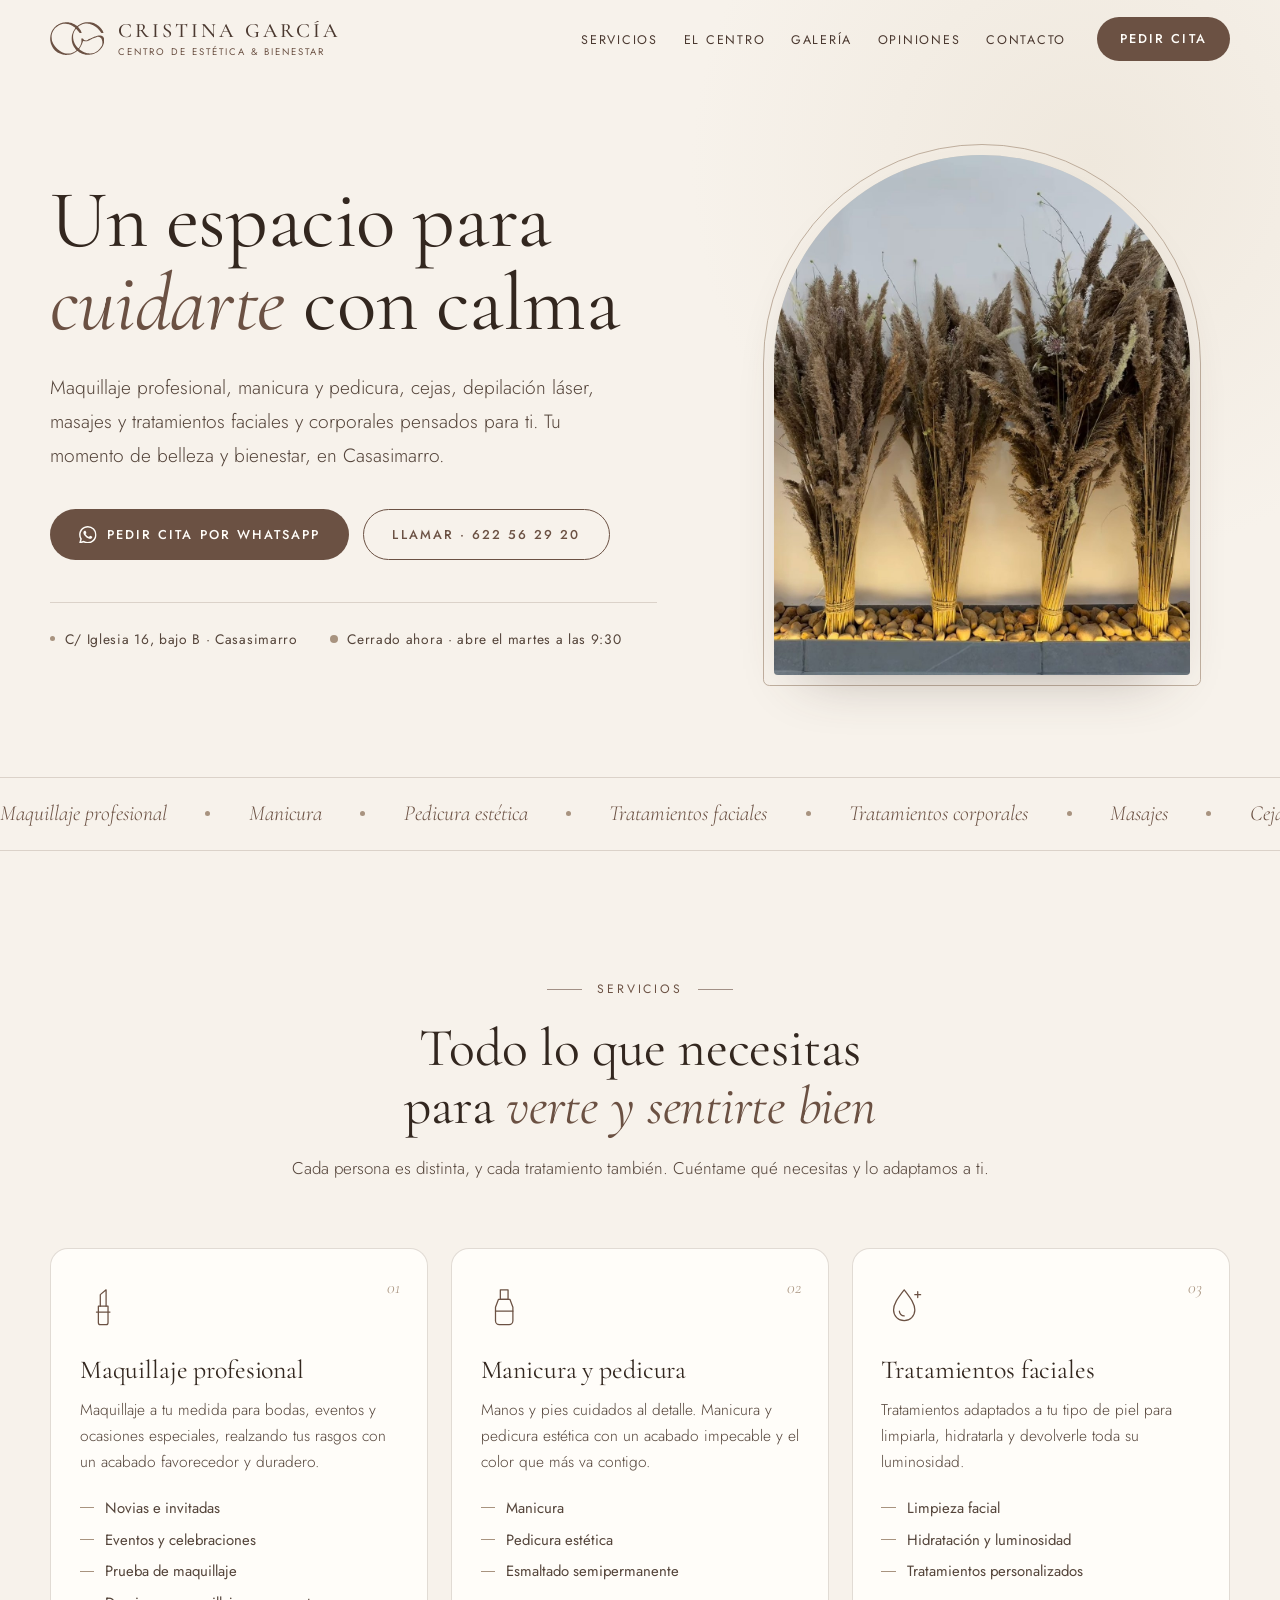
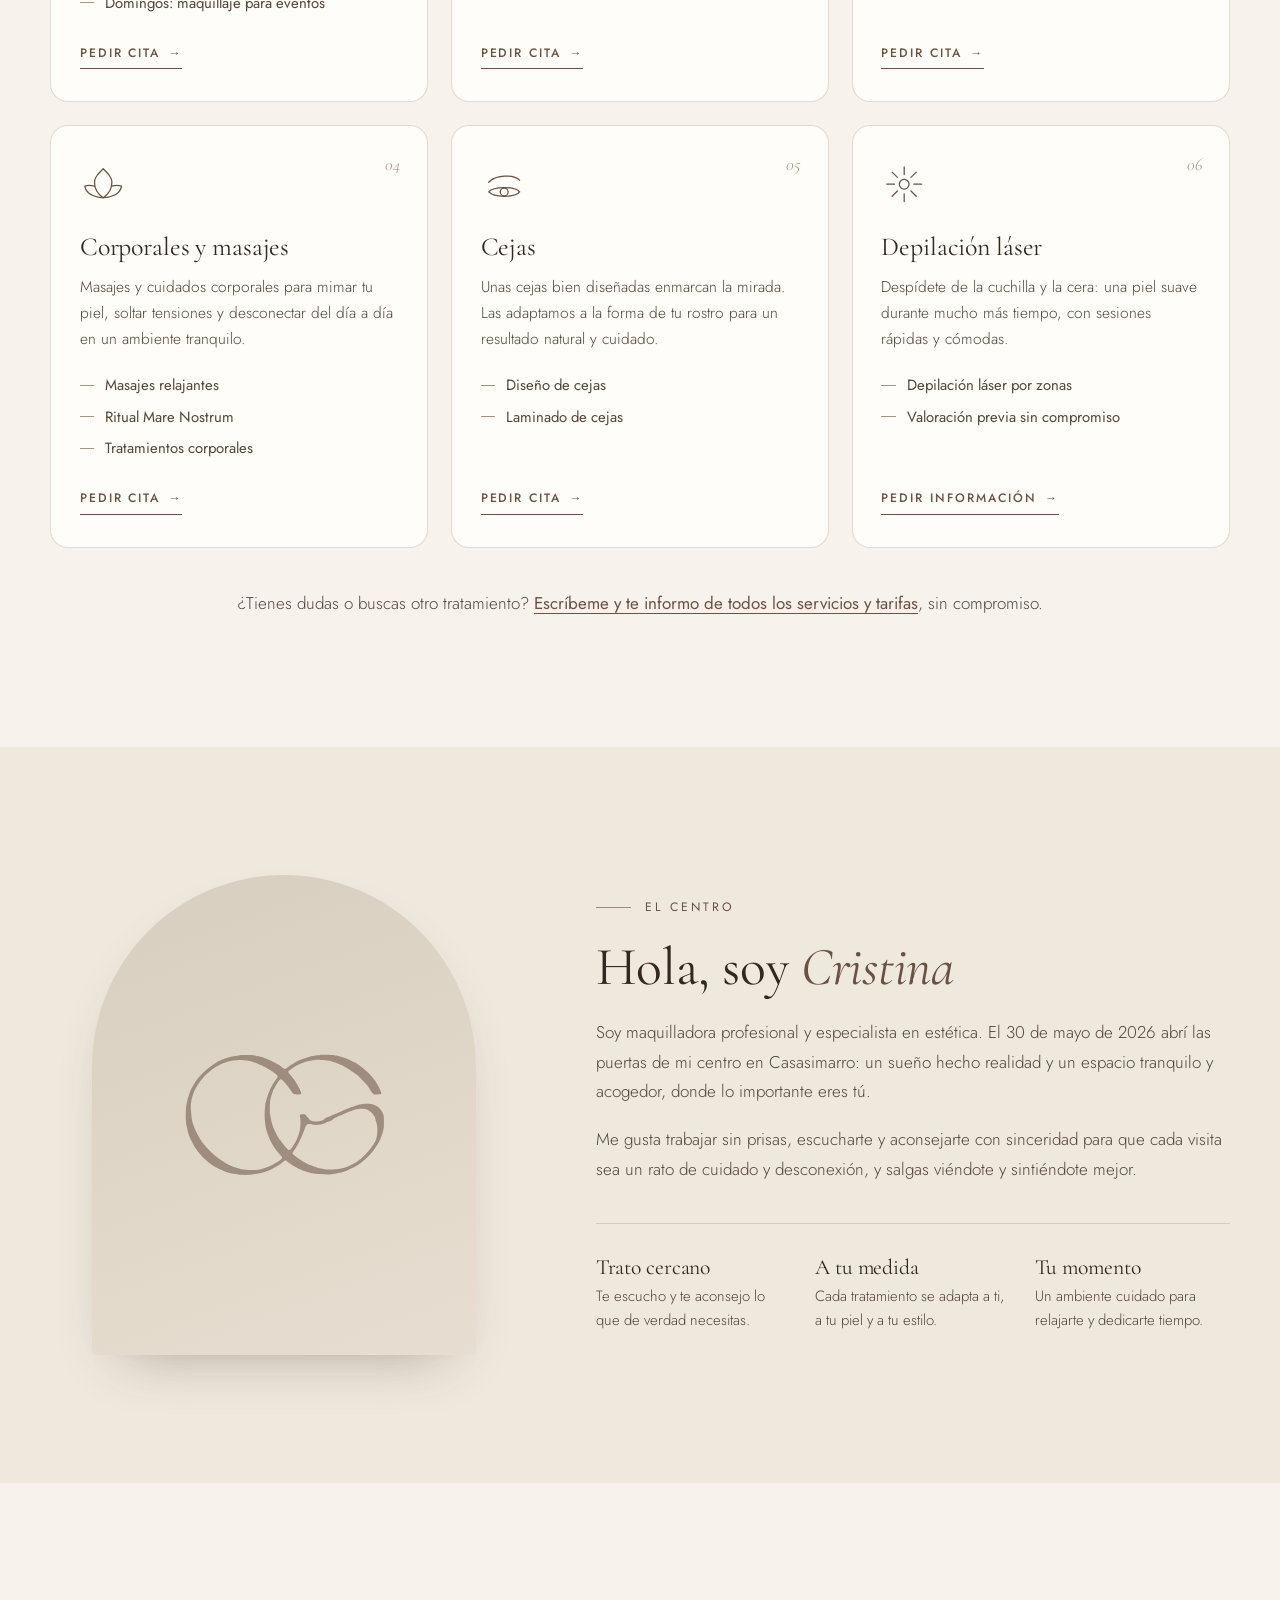
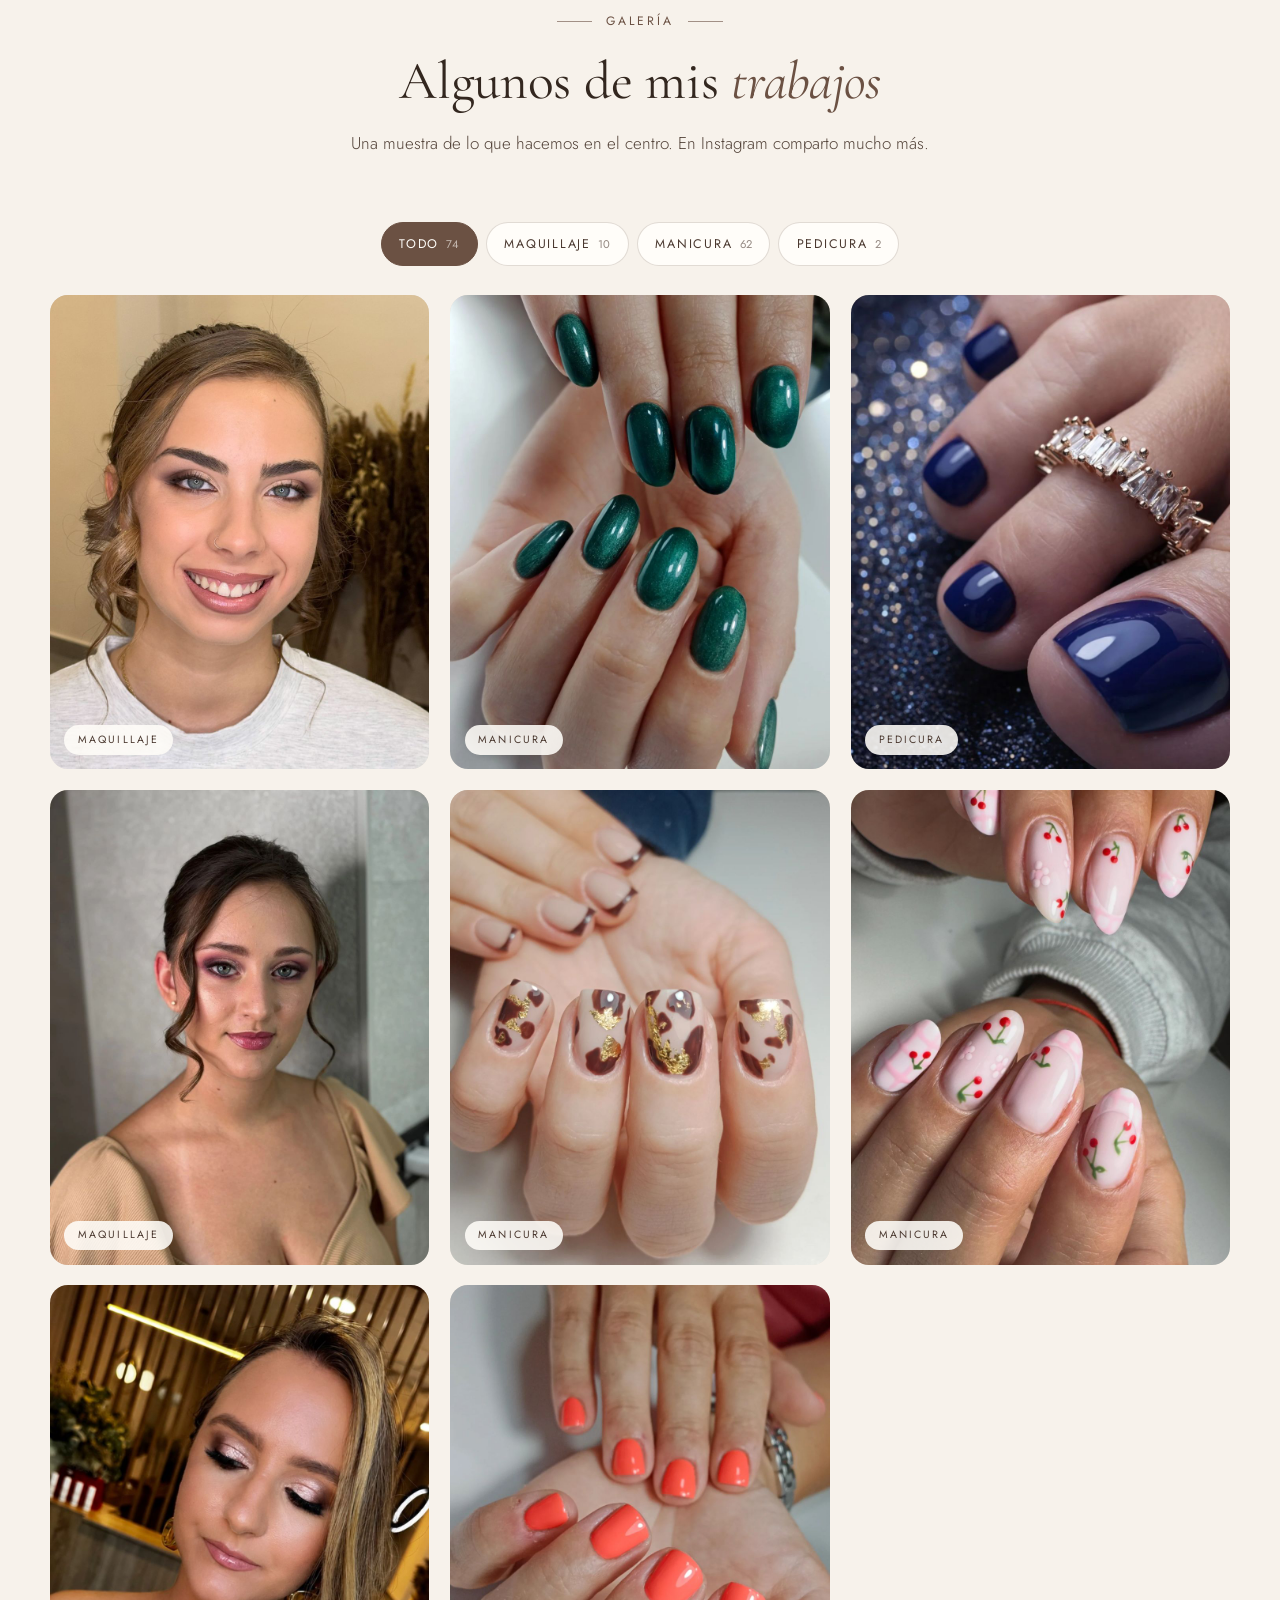
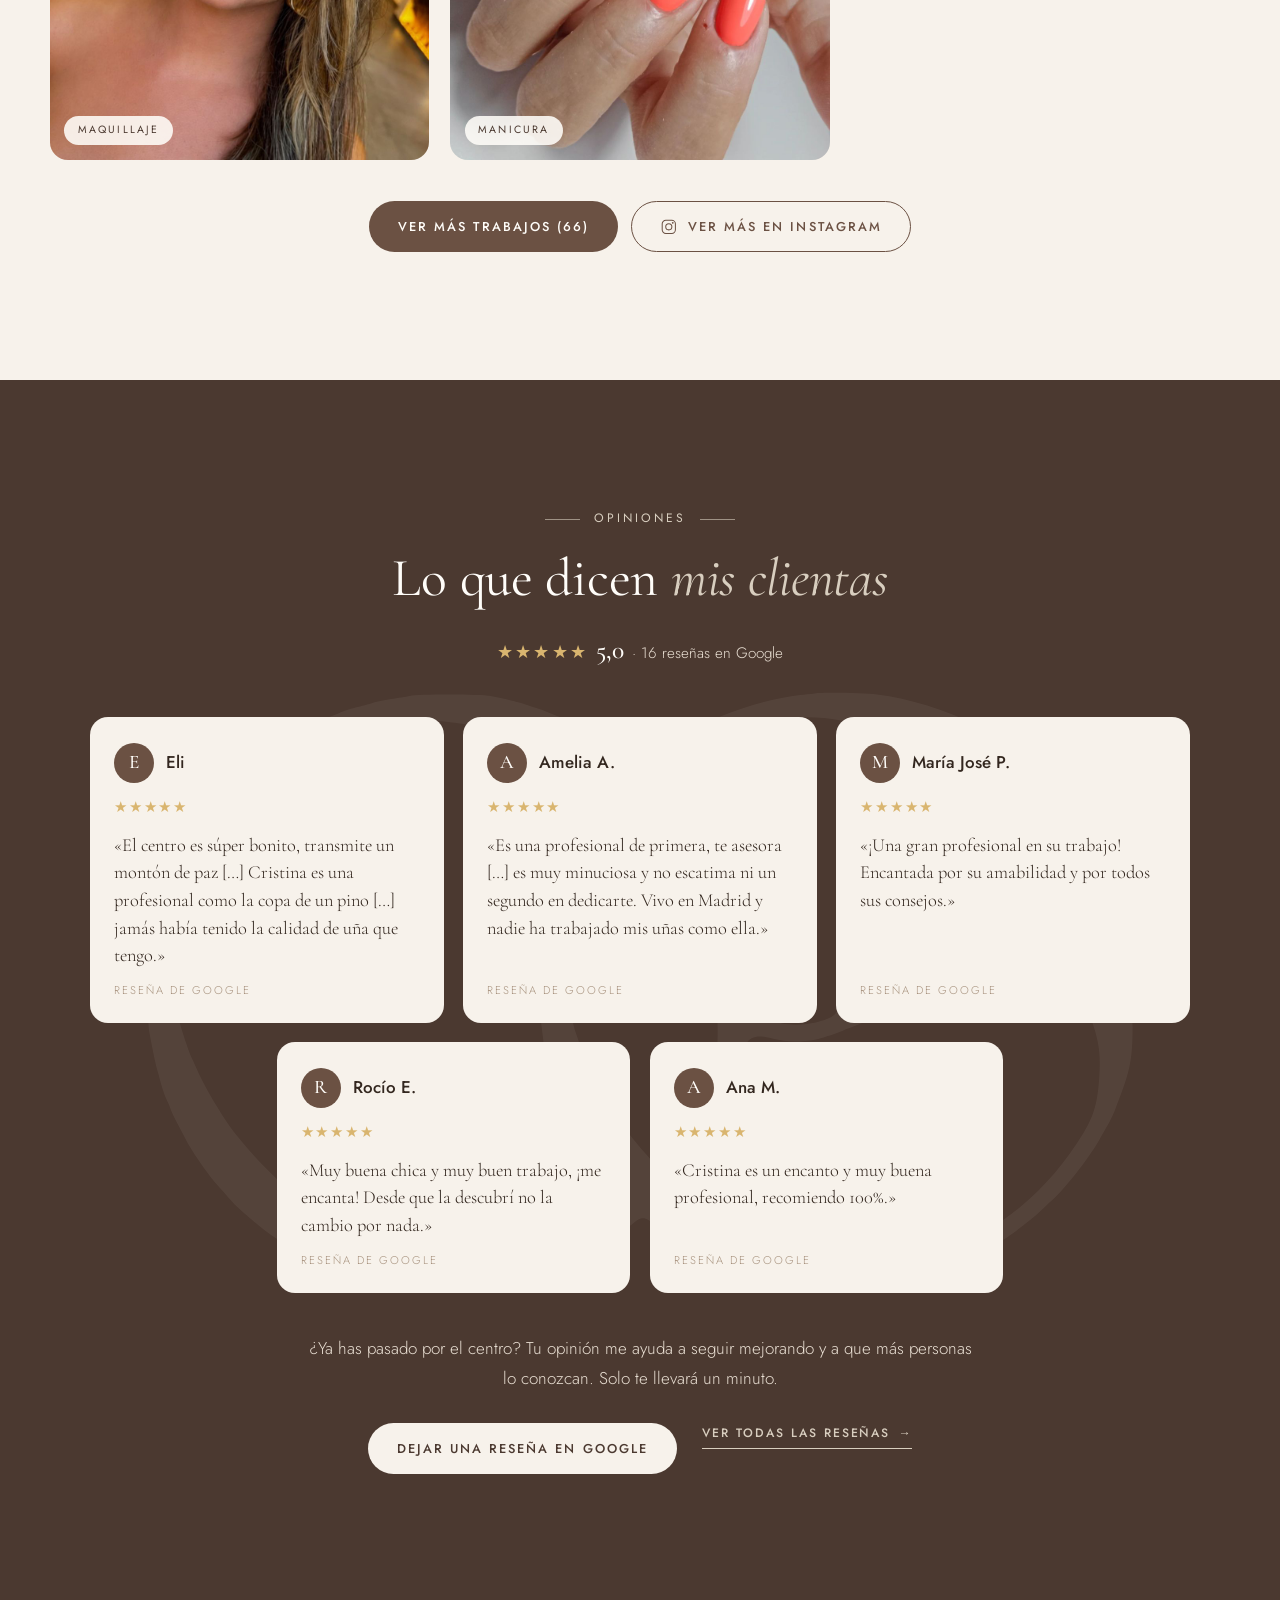
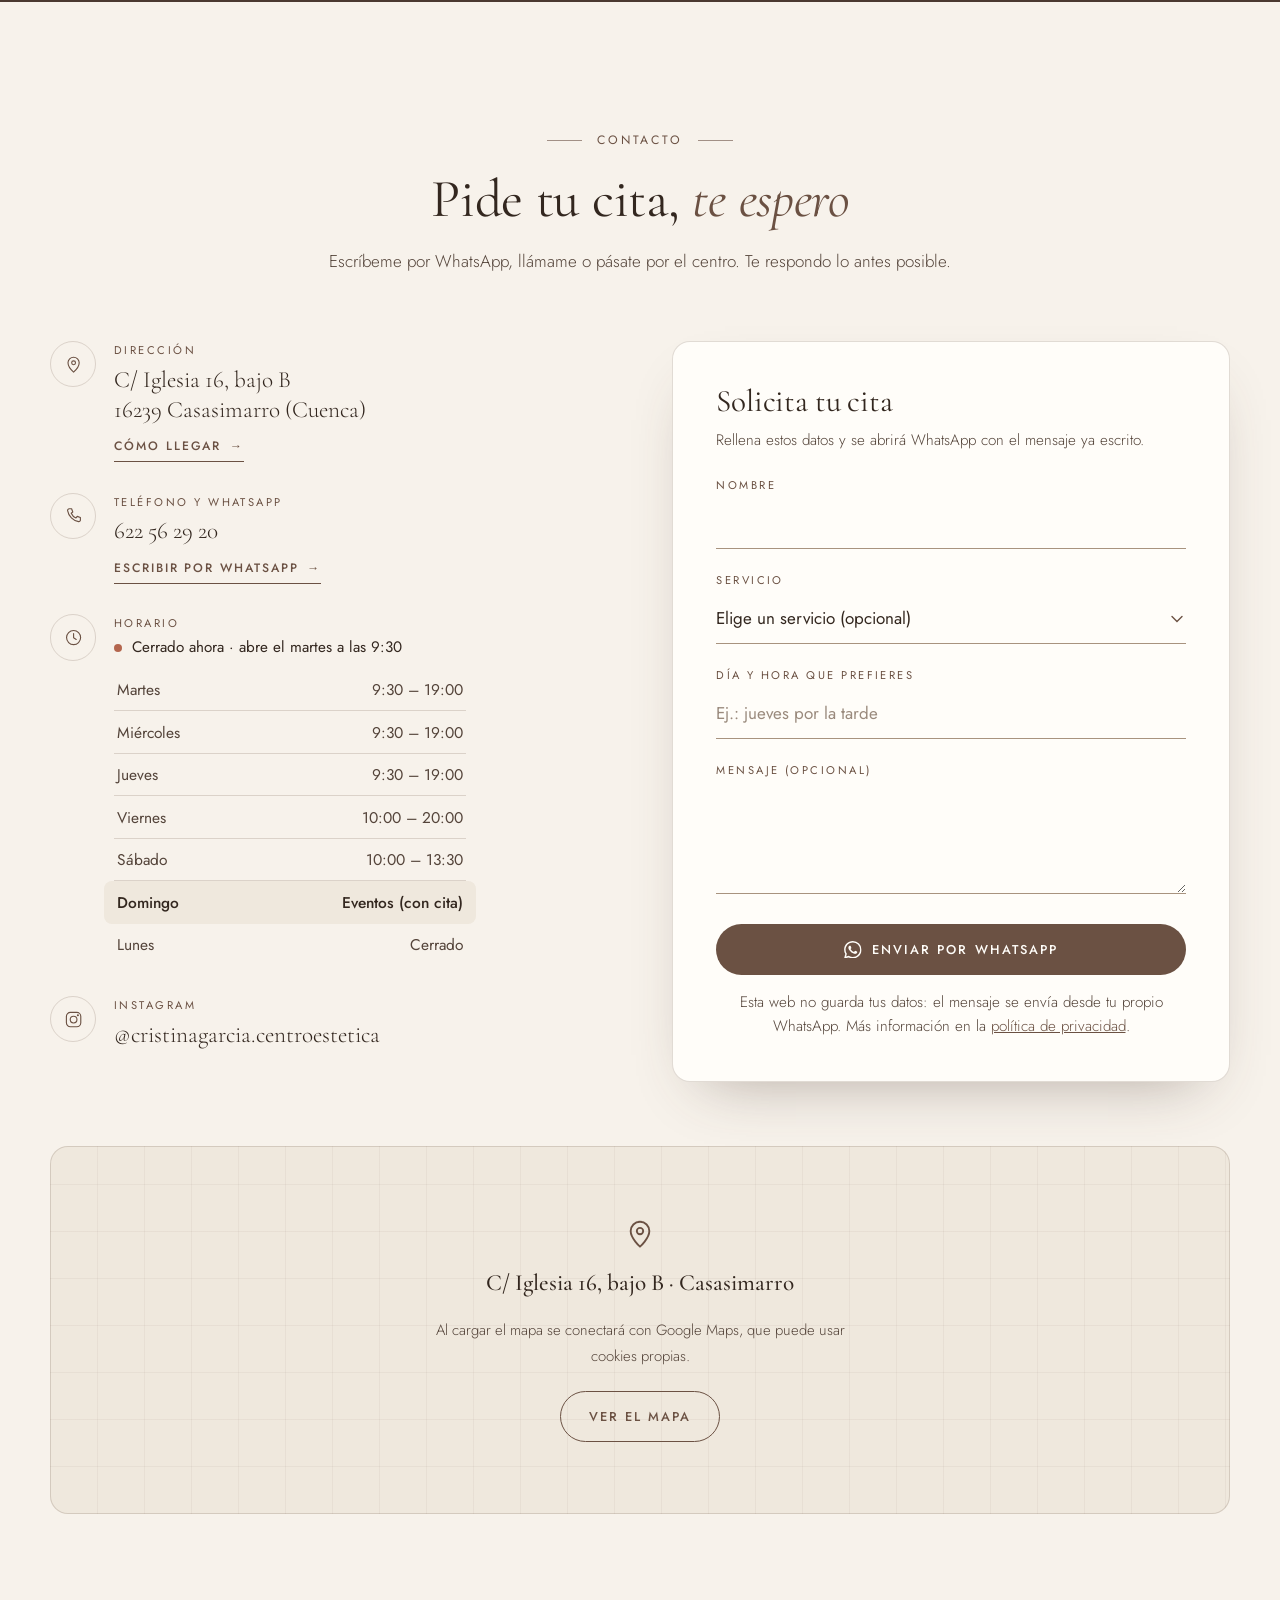
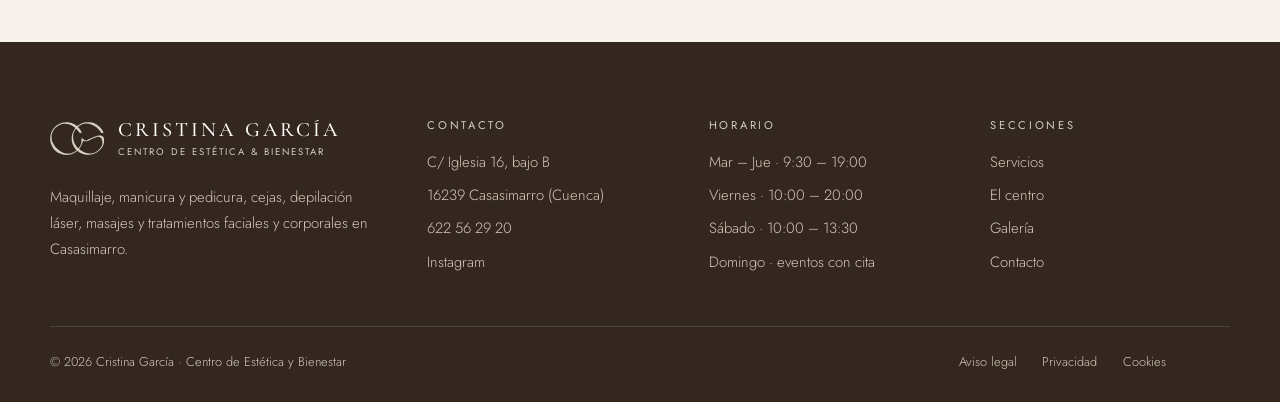
==== commit b9f18342: "Portada del móvil a pantalla completa, centrada y siempre desde arriba - En móvil y tableta la porta" ====
--- a/index.html
+++ b/index.html
@@ -136,9 +136,8 @@
             <a class="btn btn--linea" href="tel:+34622562920">Llamar · 622 56 29 20</a>
           </div>
           <ul class="hero__datos">
-            <li>C/ Iglesia 16, bajo B</li>
-            <li>Casasimarro (Cuenca)</li>
-            <li class="estado" data-estado="corto">Martes a sábado</li>
+            <li>C/ Iglesia 16, bajo B · Casasimarro</li>
+            <li class="estado" data-estado="largo">Martes a sábado</li>
           </ul>
         </div>
 
--- a/assets/css/estilos.css
+++ b/assets/css/estilos.css
@@ -358,6 +358,31 @@
 }
 .hero__datos li { display: flex; align-items: center; gap: .6rem; }
 .hero__datos li::before { content: ""; width: 5px; height: 5px; border-radius: 50%; background: var(--topo); }
+
+/* Móvil y tableta (foto debajo del texto): la portada ocupa justo la primera pantalla,
+   con todo centrado, y la foto empieza al deslizar, sin quedar cortada al abrir */
+@media (max-width: 899px) {
+  .hero { padding-top: var(--cabecera); }
+  .hero__rejilla { gap: 0; }
+  .hero__texto {
+    display: flex;
+    flex-direction: column;
+    align-items: center;
+    justify-content: center;
+    min-height: calc(100svh - var(--cabecera));
+    padding-block: 2rem 2.4rem;
+    text-align: center;
+  }
+  .hero__intro { margin-inline: auto; }
+  .hero__acciones { justify-content: center; width: 100%; }
+  .hero__datos {
+    flex-direction: column;
+    align-items: center;
+    gap: .55rem;
+    width: 100%;
+  }
+  .hero__figura { margin-top: 1rem; }
+}
 
 .hero__figura { position: relative; justify-self: center; width: min(100%, 26rem); }
 .hero__figura::before {
@@ -885,12 +910,12 @@
   :root { --cabecera: 68px; --seccion: 4rem; }
   body { font-size: 1rem; }
 
-  .hero { padding-top: calc(var(--cabecera) + 1.8rem); padding-bottom: 3rem; }
+  .hero { padding-bottom: 3rem; }
   .hero h1 { font-size: clamp(2.5rem, 11.5vw, 3rem); margin-bottom: 1.1rem; }
   .hero__intro { margin-bottom: 1.7rem; font-size: 1.02rem; }
   .hero__acciones { flex-direction: column; }
   .hero__acciones .btn { width: 100%; }
-  .hero__datos { margin-top: 1.8rem; gap: .35rem 1.4rem; font-size: .84rem; }
+  .hero__datos { margin-top: 1.8rem; gap: .5rem; font-size: .84rem; }
   .hero__figura { width: min(82%, 20rem); }
   .sobretitulo { font-size: .7rem; letter-spacing: .2em; }
 
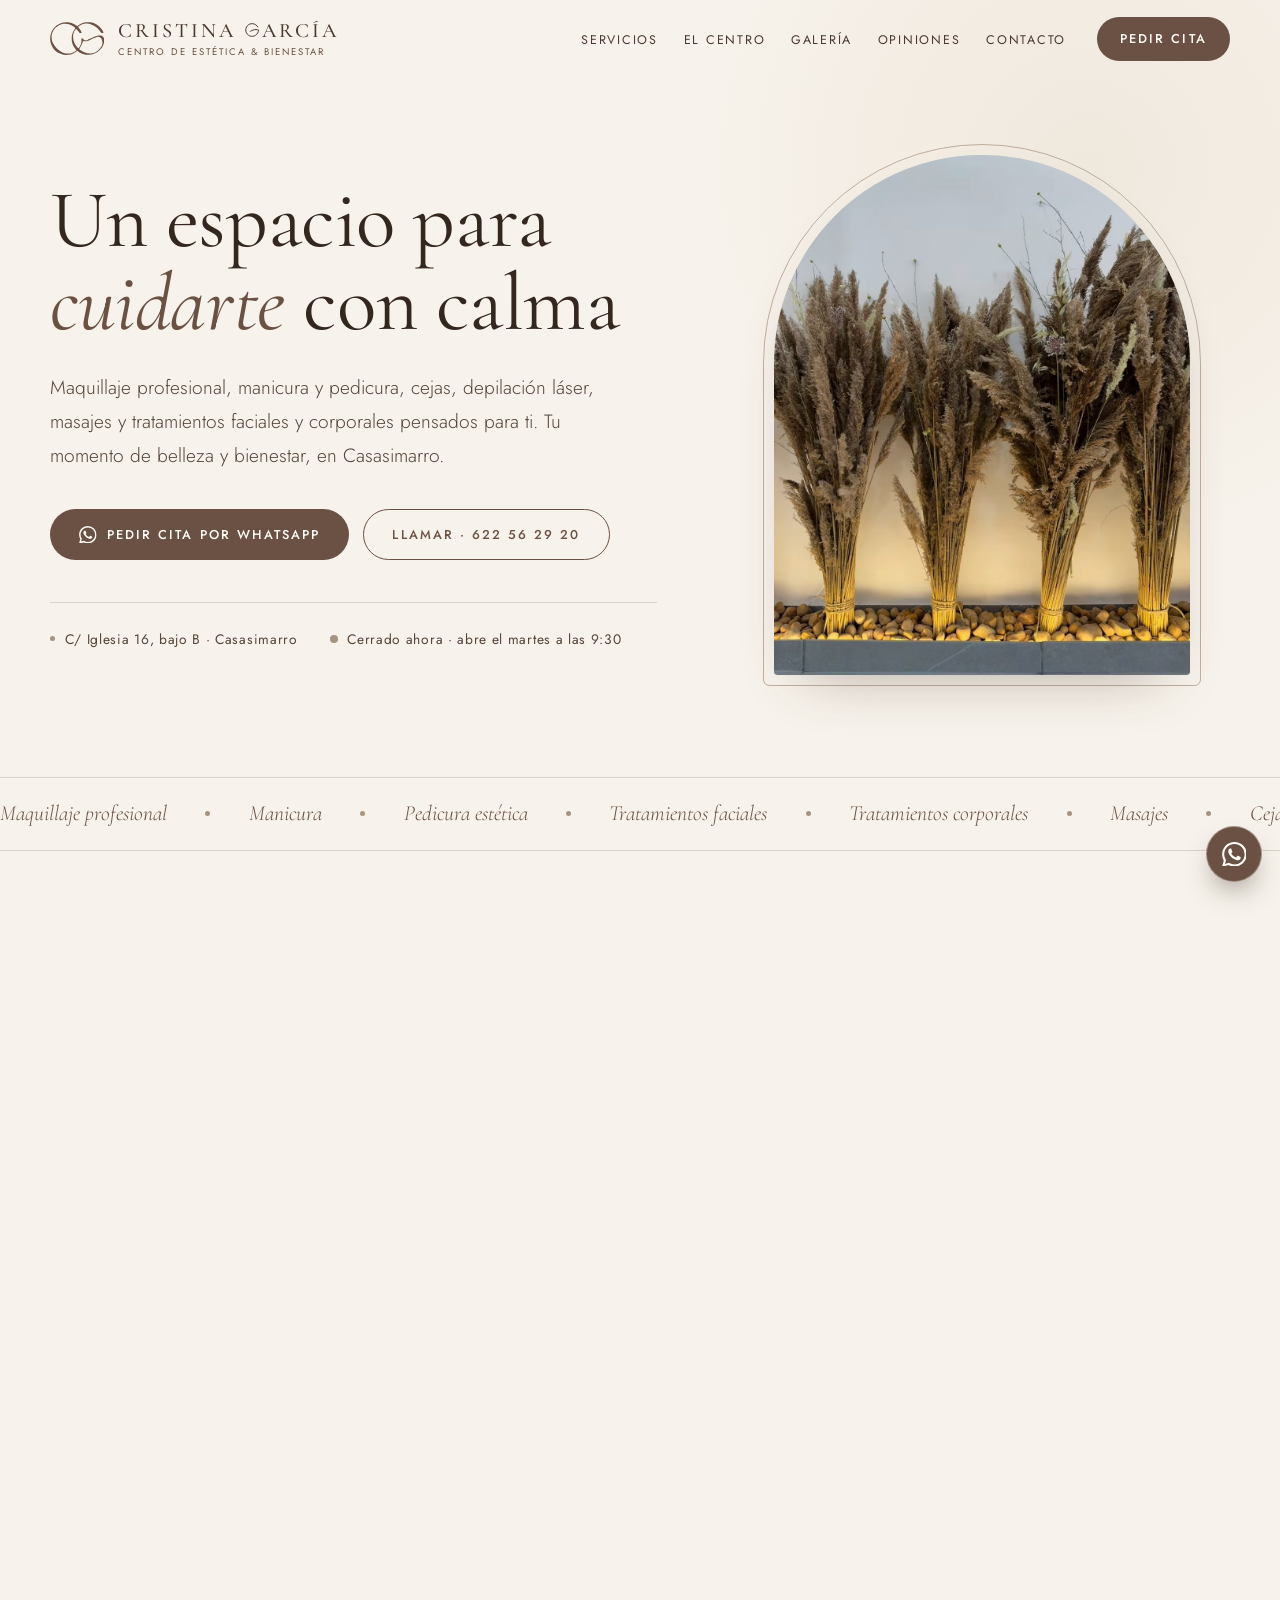
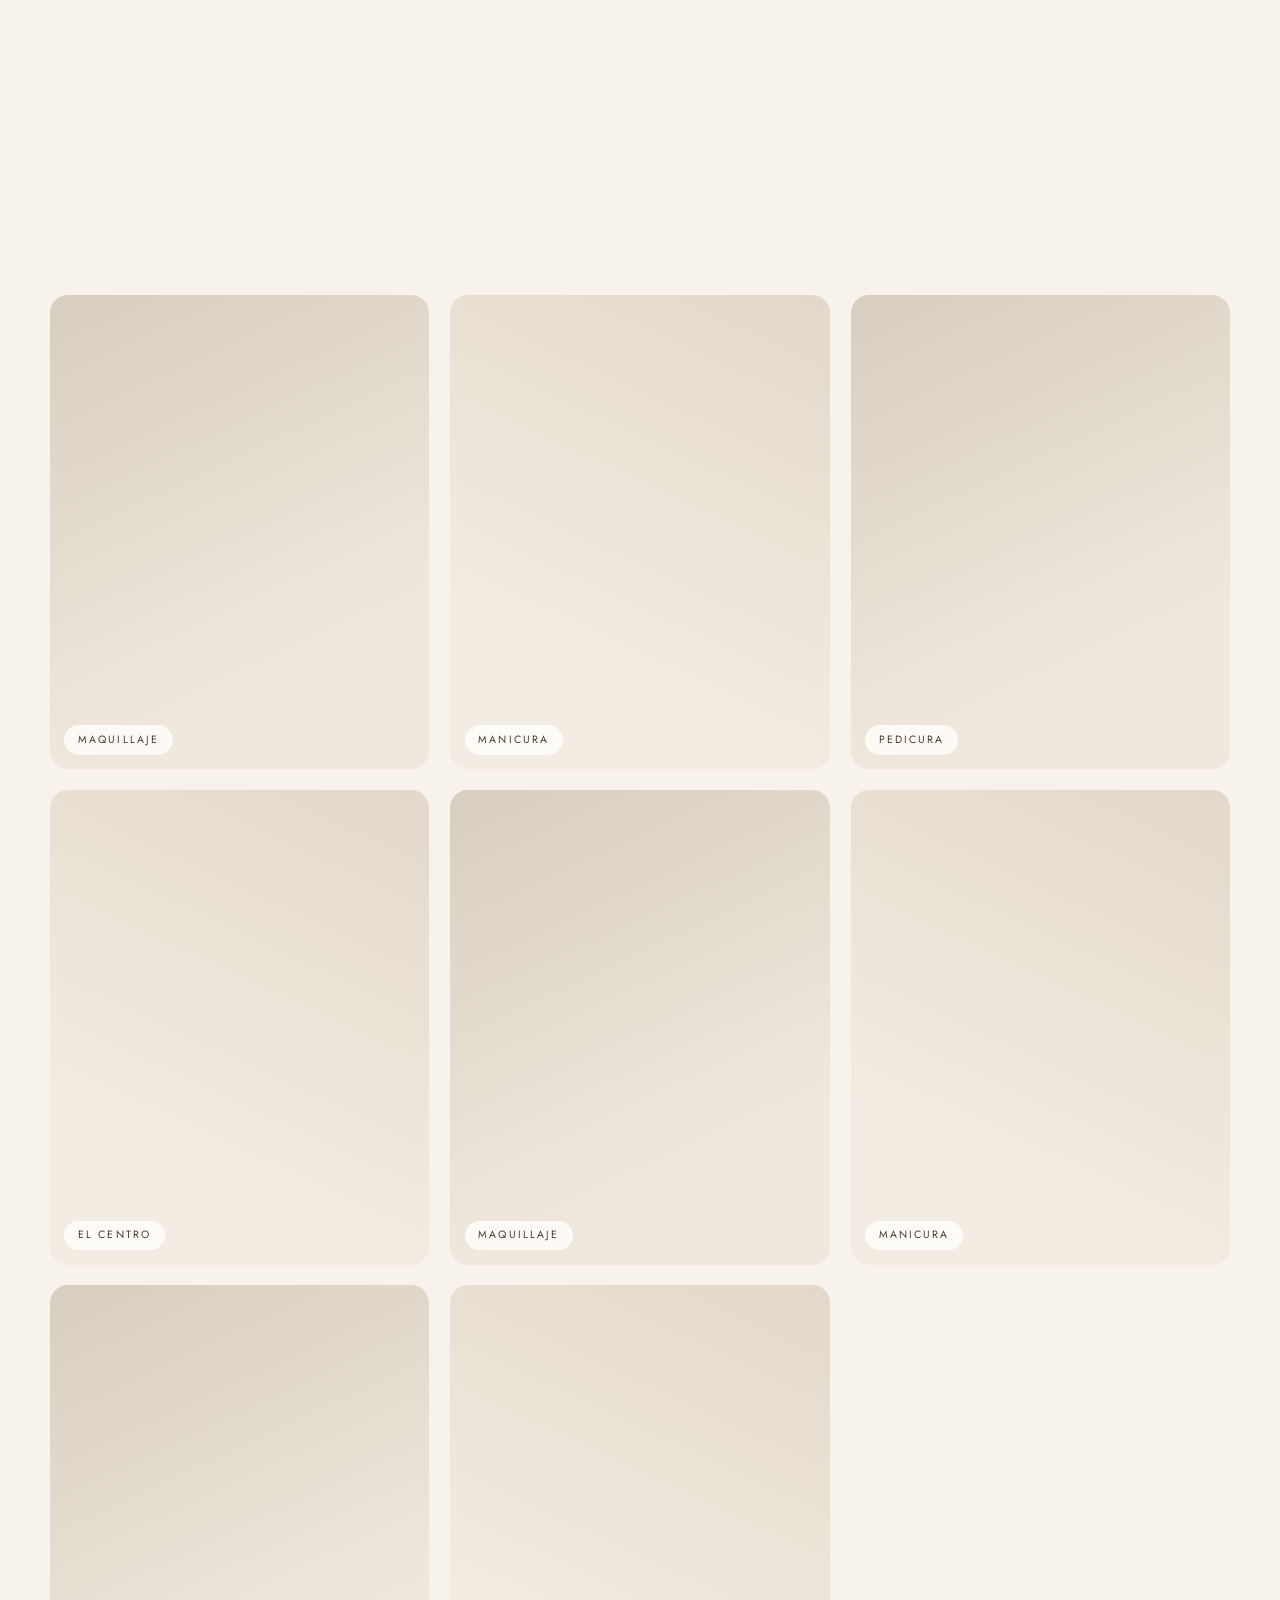
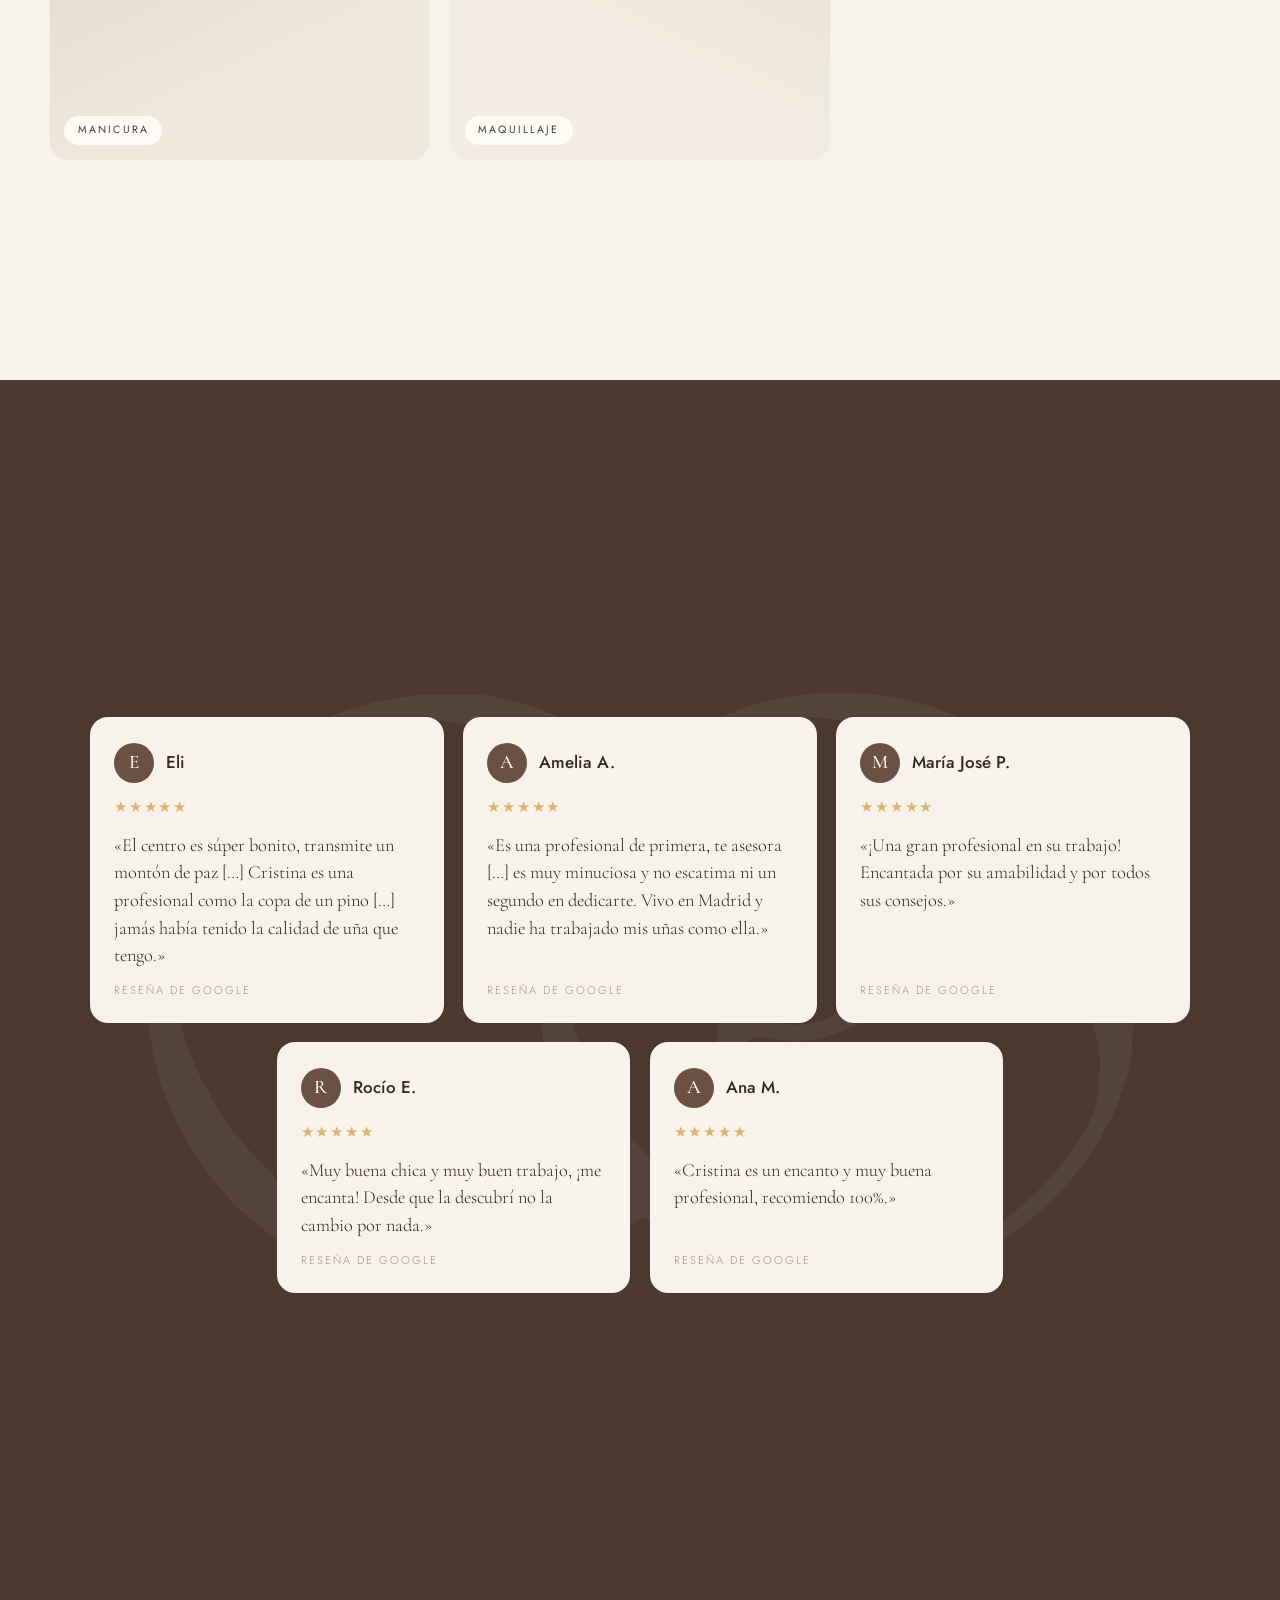
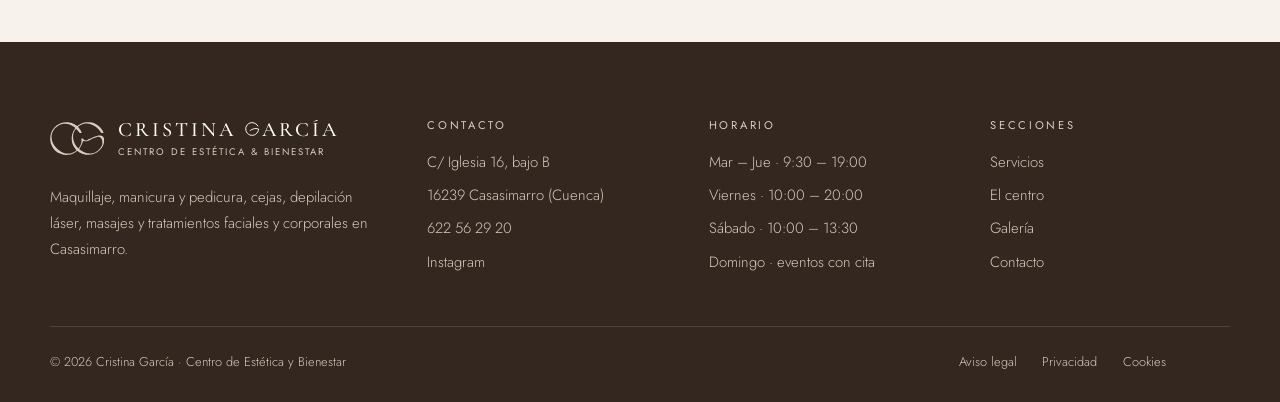
==== commit 2667a076: "Seguridad, fotos del local y la G del logo en el nombre - Política de seguridad (CSP) y referrer en " ====
--- a/index.html
+++ b/index.html
@@ -2,6 +2,9 @@
 <html lang="es">
 <head>
   <meta charset="utf-8">
+  <!-- Seguridad: solo se cargan archivos de esta web (y el mapa de Google al pulsar). Ver README, «Seguridad» -->
+  <meta http-equiv="Content-Security-Policy" content="default-src 'self'; script-src 'self'; style-src 'self'; img-src 'self' data:; font-src 'self'; connect-src 'self'; frame-src https://www.google.com https://maps.google.com; object-src 'none'; base-uri 'self'; form-action 'self'">
+  <meta name="referrer" content="strict-origin-when-cross-origin">
   <meta name="viewport" content="width=device-width, initial-scale=1">
   <!-- PROVISIONAL: oculta la web a Google mientras está en pruebas. QUITAR esta línea al publicarla de verdad -->
   <meta name="robots" content="noindex, nofollow">
@@ -19,17 +22,11 @@
 
   <link rel="icon" href="assets/img/favicon.svg" type="image/svg+xml">
   <link rel="apple-touch-icon" href="assets/img/apple-touch-icon.png">
-
-  <link rel="preconnect" href="https://fonts.googleapis.com">
-  <link rel="preconnect" href="https://fonts.gstatic.com" crossorigin>
-  <link href="https://fonts.googleapis.com/css2?family=Cormorant+Garamond:ital,wght@0,400;0,500;0,600;1,400;1,500&family=Jost:wght@300;400;500&display=swap" rel="stylesheet">
+  <link rel="preload" href="assets/fonts/cormorant-garamond.woff2" as="font" type="font/woff2" crossorigin>
   <link rel="stylesheet" href="assets/css/estilos.css">
 
-  <!-- Activa las animaciones de entrada; si app.js no llega a cargar, se desactivan para que el contenido nunca quede oculto -->
-  <script>
-    document.documentElement.classList.add('js');
-    setTimeout(function () { if (!window.appLista) { document.documentElement.classList.remove('js'); } }, 4000);
-  </script>
+  <!-- Activa las animaciones de entrada y quita las fotos que falten (en archivo aparte por la política de seguridad) -->
+  <script src="assets/js/inicio.js"></script>
 
   <script type="application/ld+json">
   {
@@ -58,7 +55,7 @@
 <body>
 
   <!-- Símbolos SVG reutilizables -->
-  <svg width="0" height="0" style="position:absolute" aria-hidden="true" focusable="false">
+  <svg class="simbolos" width="0" height="0" aria-hidden="true" focusable="false">
     <defs>
       <symbol id="monograma" viewBox="205 391 1327 808"><path fill-rule="evenodd" d="M579.5,1194.0C570.7,1193.5 560.4,1192.6 556.5,1192.0C552.6,1191.5 543.2,1190.1 535.5,1189.0C527.8,1187.9 519.0,1186.5 516.0,1185.9C494.6,1181.7 445.9,1163.2 422.5,1150.4C390.0,1132.7 371.6,1120.3 350.5,1102.1C326.1,1081.1 328.0,1083.0 301.7,1053.0C289.4,1038.9 267.2,1006.6 260.6,993.0C258.3,988.3 253.2,978.6 249.3,971.5C245.4,964.4 241.7,956.5 241.0,954.0C240.3,951.6 238.1,946.1 235.9,941.8C233.8,937.5 230.5,928.5 228.6,921.8C226.8,915.0 224.1,905.5 222.7,900.5C220.5,892.6 216.7,874.5 212.4,851.5C210.4,840.5 209.1,800.0 210.0,775.0C211.5,733.6 220.0,691.1 234.0,655.0C236.7,648.1 239.2,641.1 239.6,639.5C242.4,628.3 272.9,576.1 287.4,557.9C290.8,553.7 296.1,546.9 299.3,542.7C314.8,522.6 362.4,479.9 384.0,466.7C387.6,464.5 394.3,460.1 399.0,457.0C412.9,447.7 443.5,431.5 453.6,428.2C456.8,427.1 462.6,424.8 466.5,423.1C470.4,421.3 480.0,418.1 488.0,415.9C496.0,413.8 506.2,410.9 510.7,409.6C515.2,408.2 526.4,405.9 535.7,404.5C544.9,403.1 556.1,401.2 560.5,400.3C573.1,397.7 654.3,397.7 668.5,400.4C686.2,403.7 707.3,408.7 714.2,411.3C717.8,412.7 724.4,414.8 728.7,416.0C733.0,417.2 740.8,420.1 746.0,422.5C751.2,424.8 758.0,427.5 761.0,428.4C767.3,430.2 799.3,446.1 812.0,453.7C816.7,456.5 823.5,460.4 827.1,462.4C830.7,464.3 835.9,467.9 838.6,470.3C859.9,489.1 871.7,493.5 879.7,485.9C884.5,481.3 904.8,466.5 914.1,460.8C917.9,458.4 924.5,454.3 928.8,451.6C966.4,427.6 1034.6,404.3 1083.0,399.0C1088.2,398.5 1097.0,397.5 1102.5,396.9C1115.7,395.4 1168.2,396.4 1185.3,398.4C1228.5,403.7 1278.1,419.0 1316.3,438.8C1323.9,442.8 1330.7,446.0 1331.4,446.0C1332.1,446.0 1336.3,448.3 1340.6,451.1C1345.0,453.9 1352.4,458.8 1357.3,461.9C1393.4,485.1 1433.7,522.4 1456.7,554.0C1459.3,557.6 1463.5,563.0 1466.0,566.0C1470.3,571.3 1472.7,575.1 1483.6,594.0C1490.7,606.3 1498.9,622.3 1500.5,627.1C1501.4,629.4 1503.7,634.5 1505.7,638.4C1510.2,647.2 1510.7,653.7 1507.2,657.2C1505.0,659.4 1504.2,659.5 1485.2,659.8C1455.2,660.3 1458.0,662.0 1436.5,629.6C1428.1,616.9 1419.1,604.0 1416.4,600.9C1413.7,597.8 1409.3,592.6 1406.7,589.4C1396.0,576.6 1369.0,548.4 1361.4,542.1C1356.9,538.5 1349.5,532.1 1344.9,527.9C1332.5,516.6 1291.1,489.0 1268.0,476.6C1262.8,473.7 1257.3,470.7 1255.9,469.7C1254.5,468.8 1250.2,466.9 1246.4,465.6C1242.6,464.3 1237.6,462.3 1235.4,461.2C1227.3,457.1 1206.3,449.2 1191.0,444.5C1182.5,441.9 1174.7,439.4 1173.7,438.8C1172.7,438.3 1166.9,437.3 1160.7,436.5C1154.5,435.7 1144.1,434.2 1137.5,433.1C1101.2,426.9 1078.2,427.5 1038.0,435.6C1016.2,440.0 995.0,446.0 984.5,450.7C980.1,452.6 972.5,455.9 967.5,458.0C953.1,464.0 923.1,481.9 906.3,494.4C887.1,508.7 887.0,510.3 904.9,530.3C917.8,544.8 935.2,566.7 938.7,572.9C940.2,575.4 945.6,584.7 950.9,593.5C956.1,602.3 962.5,614.2 965.1,620.0C967.6,625.8 971.4,634.0 973.4,638.2C982.4,657.3 977.2,661.4 945.5,660.1C926.5,659.3 925.2,658.8 919.0,649.1C890.0,604.4 851.5,559.0 842.5,559.0C834.8,559.0 819.6,579.5 799.5,617.0C796.2,623.3 792.7,629.6 791.8,631.0C790.9,632.4 789.5,636.2 788.5,639.5C787.6,642.8 785.6,649.0 784.0,653.2C779.2,665.6 772.0,693.3 770.3,705.3C768.6,718.2 768.2,781.3 769.8,789.0C774.9,812.8 776.0,818.4 776.6,824.0C777.5,833.3 780.3,845.0 784.3,856.0C786.2,861.2 788.3,868.0 789.0,871.0C791.4,881.5 817.0,934.1 825.2,945.5C826.8,947.7 831.6,954.9 835.9,961.5C850.1,983.3 882.6,1022.1 891.7,1028.1C899.7,1033.4 908.8,1026.3 921.7,1004.5C923.4,1001.7 927.5,995.0 931.0,989.5C937.7,978.7 948.9,957.0 951.0,950.6C951.7,948.4 953.8,943.4 955.6,939.3C960.7,928.3 968.7,898.5 970.7,883.5C973.1,865.6 973.0,826.8 970.5,816.0C965.4,793.6 968.7,790.0 992.5,791.2C1004.4,791.8 1007.2,793.4 1012.6,802.3C1015.2,806.7 1018.8,810.9 1022.8,814.1C1027.4,817.8 1029.2,820.0 1030.1,823.1C1032.1,829.6 1042.2,835.1 1058.5,838.5C1083.7,843.7 1125.5,835.0 1131.2,823.3C1133.4,818.8 1145.8,812.5 1164.1,806.5C1167.1,805.5 1172.2,803.4 1175.4,801.8C1178.6,800.1 1185.3,797.3 1190.2,795.4C1195.1,793.5 1202.4,790.4 1206.3,788.4C1210.3,786.4 1216.4,783.7 1220.0,782.4C1223.6,781.0 1230.1,778.2 1234.5,776.0C1244.4,771.1 1275.0,758.1 1288.5,753.0C1294.0,751.0 1301.2,748.0 1304.5,746.5C1313.1,742.6 1343.4,732.4 1350.5,731.0C1353.8,730.4 1360.8,728.5 1366.0,726.9C1384.9,721.2 1414.0,719.4 1438.0,722.5C1474.3,727.1 1500.1,745.1 1516.0,777.0C1526.1,797.3 1527.4,804.8 1527.4,843.0C1527.4,881.2 1524.5,898.9 1513.5,928.5C1510.4,936.8 1506.2,948.0 1504.1,953.5C1502.1,959.0 1497.5,968.7 1493.8,975.0C1490.2,981.3 1485.3,989.9 1483.0,994.0C1468.4,1019.5 1435.6,1061.3 1418.6,1076.0C1415.8,1078.4 1409.0,1084.7 1403.5,1090.0C1392.9,1100.1 1366.8,1120.1 1353.5,1128.4C1349.1,1131.1 1342.8,1135.0 1339.5,1137.0C1328.2,1144.0 1301.5,1156.8 1285.5,1163.0C1276.7,1166.4 1266.1,1170.6 1262.0,1172.2C1257.9,1173.9 1251.8,1175.9 1248.5,1176.7C1245.2,1177.5 1237.8,1179.3 1232.0,1180.7C1206.6,1186.9 1204.8,1187.2 1166.0,1191.2C1147.0,1193.1 1098.3,1191.2 1071.5,1187.5C1037.7,1182.7 974.1,1162.3 954.4,1149.8C952.2,1148.4 946.6,1145.3 941.9,1143.0C931.4,1137.8 916.7,1128.9 908.7,1122.9C905.3,1120.4 899.1,1116.1 895.0,1113.3C890.8,1110.5 886.8,1107.4 886.0,1106.5C882.7,1102.5 876.7,1099.0 873.1,1099.0C867.5,1099.0 867.3,1099.1 844.0,1118.4C830.0,1129.9 769.9,1163.1 757.0,1166.5C753.8,1167.3 747.7,1169.6 743.4,1171.6C730.1,1177.7 696.2,1186.0 674.7,1188.5C667.4,1189.4 655.4,1191.0 648.0,1192.1C632.1,1194.5 603.6,1195.3 579.5,1194.0ZM687.0,1161.0C689.5,1160.5 696.1,1159.4 701.6,1158.5C730.5,1154.0 776.5,1135.7 804.2,1117.8C848.6,1089.1 853.3,1084.4 848.0,1073.6C846.8,1071.0 845.0,1068.5 844.0,1068.0C842.0,1066.9 825.6,1048.5 820.0,1041.0C818.1,1038.4 813.1,1031.9 809.0,1026.6C785.4,995.8 760.7,946.5 749.5,907.5C742.7,884.1 740.8,876.0 739.9,867.7C739.4,862.7 738.3,853.6 737.5,847.5C733.4,817.9 733.2,775.5 737.0,743.5C740.2,715.7 740.4,714.6 745.4,696.2C759.4,644.5 781.2,598.2 809.2,560.8C826.6,537.4 826.2,536.1 794.4,514.0C787.7,509.3 778.5,502.8 773.9,499.6C760.8,490.1 711.2,464.0 696.0,458.6C691.9,457.1 687.1,455.1 685.4,454.1C680.2,451.0 645.6,440.5 630.8,437.5C619.9,435.3 574.1,431.0 561.5,431.0C510.3,431.1 459.6,445.8 415.0,473.4C384.5,492.4 381.2,494.9 345.6,526.9C330.3,540.7 312.0,562.5 297.0,585.0C293.5,590.2 288.5,597.6 286.0,601.5C257.7,643.8 240.0,709.8 244.0,758.3C247.3,798.2 251.2,831.9 253.3,839.5C257.5,854.2 265.7,878.3 268.5,884.0C270.3,887.6 273.8,895.2 276.3,901.0C281.5,912.9 292.7,933.7 301.9,948.5C305.3,954.0 309.6,960.9 311.3,963.7C330.2,994.7 378.5,1046.3 416.0,1075.4C422.9,1080.7 431.0,1087.0 434.0,1089.3C437.0,1091.7 444.0,1096.3 449.5,1099.5C455.0,1102.7 463.8,1108.0 469.0,1111.3C501.6,1132.0 557.0,1152.8 593.7,1158.1C623.6,1162.4 671.9,1163.9 687.0,1161.0ZM1233.8,1154.2C1267.0,1147.4 1283.1,1141.7 1310.2,1127.4C1321.0,1121.7 1330.3,1117.0 1330.7,1117.0C1333.2,1117.0 1363.9,1095.1 1377.6,1083.5C1411.3,1055.3 1437.8,1024.2 1462.0,984.6C1475.9,961.8 1480.9,943.7 1483.0,908.7C1484.7,881.3 1482.8,865.3 1475.1,841.5C1472.9,834.9 1470.9,826.8 1470.5,823.5C1468.6,806.5 1452.5,785.0 1430.7,770.2C1417.7,761.3 1416.3,760.7 1400.1,757.0C1379.4,752.2 1362.0,753.1 1336.5,760.2C1325.8,763.2 1270.6,784.6 1260.9,789.6C1258.2,790.9 1253.2,793.1 1249.8,794.4C1246.3,795.7 1239.9,798.4 1235.5,800.3C1231.1,802.2 1221.9,806.2 1215.0,809.0C1195.6,817.1 1193.5,818.4 1190.8,823.2C1188.0,828.4 1177.6,833.9 1156.5,841.5C1149.3,844.1 1142.4,846.8 1141.0,847.5C1135.2,850.4 1110.0,858.8 1104.0,859.8C1080.2,863.8 1065.5,863.5 1045.5,858.5C1019.4,852.0 1011.3,856.7 1002.2,883.5C994.8,905.2 990.2,917.3 983.5,932.5C979.8,940.8 975.5,950.9 973.8,955.0C965.7,975.7 940.3,1019.6 925.1,1039.5C915.2,1052.4 915.7,1053.3 942.9,1074.4C949.1,1079.2 958.8,1086.0 964.4,1089.5C969.9,1093.0 978.5,1098.5 983.5,1101.6C992.7,1107.5 1016.7,1120.5 1023.0,1122.9C1024.9,1123.7 1031.4,1126.5 1037.4,1129.2C1047.7,1133.9 1066.1,1140.4 1091.0,1148.4C1101.8,1151.8 1107.8,1152.9 1134.0,1156.5C1150.4,1158.8 1150.8,1158.8 1183.0,1158.5C1213.5,1158.3 1213.5,1158.3 1233.8,1154.2Z"/></symbol>
       <symbol id="rama" viewBox="0 0 60 100">
@@ -98,7 +95,7 @@
       <a class="marca" href="#inicio" aria-label="Cristina García, Centro de Estética y Bienestar: ir al inicio">
         <svg class="monograma" aria-hidden="true"><use href="#monograma"/></svg>
         <span class="marca__texto">
-          <span class="marca__nombre">Cristina García</span>
+          <span class="marca__nombre">Cristina <span class="letra-g"><span class="oculto-visual">G</span><svg viewBox="0 0 100 100" aria-hidden="true" focusable="false"><path d="M90.6,28.4 A46,46 0 1 0 96,52"/><path d="M96,52 C86,44 70,46 56,51 S40,56 36,61"/></svg></span>arcía</span>
           <span class="marca__sub">Centro de Estética &amp; Bienestar</span>
         </span>
       </a>
@@ -145,7 +142,7 @@
           <div class="arco">
             <svg class="arco__marca monograma" aria-hidden="true"><use href="#monograma"/></svg>
             <!-- Foto de portada: fotograma del reel de inauguración (1056x1320, 4:5) -->
-            <img src="assets/img/hero.jpg" alt="Ramos de pampa iluminados sobre cantos rodados en el centro de estética" width="1056" height="1320" fetchpriority="high" onerror="this.remove()">
+            <img src="assets/img/hero.jpg" alt="Ramos de pampa iluminados sobre cantos rodados en el centro de estética" width="1056" height="1320" fetchpriority="high" data-quitar-si-falla>
           </div>
         </div>
       </div>
@@ -290,8 +287,8 @@
         <div class="sobre__figura revelar">
           <div class="arco">
             <svg class="arco__marca monograma" aria-hidden="true"><use href="#monograma"/></svg>
-            <!-- Foto de Cristina o del centro: guardar como assets/img/cristina.jpg y aparecerá sola -->
-            <img src="assets/img/cristina.jpg" alt="Cristina García en su centro de estética" loading="lazy" onerror="this.remove()">
+            <!-- Foto del centro (de su ficha de Google Maps, 960x1200). Si Cristina da una foto suya, sustituir assets/img/cristina.jpg y cambiar el alt -->
+            <img src="assets/img/cristina.jpg" alt="Puesto de manicura del centro, con el logotipo de Cristina García en la pared" width="960" height="1200" loading="lazy" data-quitar-si-falla>
           </div>
         </div>
 
@@ -329,13 +326,14 @@
         </header>
 
         <div class="galeria__filtros revelar" role="group" aria-label="Filtrar trabajos por servicio">
-          <button type="button" class="filtro" data-filtro="todo" aria-pressed="true">Todo <span>74</span></button>
+          <button type="button" class="filtro" data-filtro="todo" aria-pressed="true">Todo <span>82</span></button>
           <button type="button" class="filtro" data-filtro="maquillaje" aria-pressed="false">Maquillaje <span>10</span></button>
           <button type="button" class="filtro" data-filtro="manicura" aria-pressed="false">Manicura <span>62</span></button>
           <button type="button" class="filtro" data-filtro="pedicura" aria-pressed="false">Pedicura <span>2</span></button>
-        </div>
-
-        <!-- Fotos sacadas del Instagram (960x1200, 4:5). Para aÃ±adir una: copiar un <figure> y cambiar foto, texto y data-categoria -->
+          <button type="button" class="filtro" data-filtro="centro" aria-pressed="false">El centro <span>8</span></button>
+        </div>
+
+        <!-- Fotos de Instagram y, las de "El centro", de su ficha de Google Maps (960x1200, 4:5). Para añadir una: copiar un <figure> y cambiar foto, texto y data-categoria -->
         <div class="galeria__rejilla" id="galeria-rejilla" aria-live="polite">
           <figure class="galeria__item" data-categoria="maquillaje">
             <img src="assets/img/galeria/maquillaje-01.jpg" alt="Maquillaje de invitada con sombras en tonos tierra y recogido con ondas" width="960" height="1200" loading="lazy" decoding="async">
@@ -349,6 +347,10 @@
             <img src="assets/img/galeria/pedicura-01.jpg" alt="Pedicura en azul marino brillante" width="960" height="1200" loading="lazy" decoding="async">
             <figcaption>Pedicura</figcaption>
           </figure>
+          <figure class="galeria__item" data-categoria="centro">
+            <img src="assets/img/galeria/centro-01.jpg" alt="Recepción del centro con mostrador de madera, sofá y lamas al fondo" width="960" height="1200" loading="lazy" decoding="async">
+            <figcaption>El centro</figcaption>
+          </figure>
           <figure class="galeria__item" data-categoria="maquillaje">
             <img src="assets/img/galeria/maquillaje-02.jpg" alt="Maquillaje en tonos rosa y malva con recogido bajo" width="960" height="1200" loading="lazy" decoding="async">
             <figcaption>Maquillaje</figcaption>
@@ -377,6 +379,10 @@
             <img src="assets/img/galeria/manicura-05.jpg" alt="Manicura en azul marino con líneas onduladas" width="960" height="1200" loading="lazy" decoding="async">
             <figcaption>Manicura</figcaption>
           </figure>
+          <figure class="galeria__item" data-categoria="centro">
+            <img src="assets/img/galeria/centro-02.jpg" alt="Fachada del centro el día de la inauguración, con globos en la entrada" width="960" height="1200" loading="lazy" decoding="async">
+            <figcaption>El centro</figcaption>
+          </figure>
           <figure class="galeria__item" data-categoria="maquillaje">
             <img src="assets/img/galeria/maquillaje-04.jpg" alt="Maquillaje suave en tonos melocotón con recogido" width="960" height="1200" loading="lazy" decoding="async">
             <figcaption>Maquillaje</figcaption>
@@ -405,6 +411,10 @@
             <img src="assets/img/galeria/maquillaje-06.jpg" alt="Maquillaje natural en tonos cálidos" width="960" height="1200" loading="lazy" decoding="async">
             <figcaption>Maquillaje</figcaption>
           </figure>
+          <figure class="galeria__item" data-categoria="centro">
+            <img src="assets/img/galeria/centro-03.jpg" alt="Cabina de tratamientos con camilla y toallas con el logotipo" width="960" height="1200" loading="lazy" decoding="async">
+            <figcaption>El centro</figcaption>
+          </figure>
           <figure class="galeria__item" data-categoria="manicura">
             <img src="assets/img/galeria/manicura-10.jpg" alt="Manicura con estampado de vaca en amarillo pastel y negro" width="960" height="1200" loading="lazy" decoding="async">
             <figcaption>Manicura</figcaption>
@@ -433,6 +443,10 @@
             <img src="assets/img/galeria/manicura-16.jpg" alt="Manicura en verde pistacho y francesa con puntos" width="960" height="1200" loading="lazy" decoding="async">
             <figcaption>Manicura</figcaption>
           </figure>
+          <figure class="galeria__item" data-categoria="centro">
+            <img src="assets/img/galeria/centro-04.jpg" alt="Rincón de pedicura con sillón y espejos redondos en la pared" width="960" height="1200" loading="lazy" decoding="async">
+            <figcaption>El centro</figcaption>
+          </figure>
           <figure class="galeria__item" data-categoria="manicura">
             <img src="assets/img/galeria/manicura-17.jpg" alt="Manicura francesa blanca clásica en uñas almendradas" width="960" height="1200" loading="lazy" decoding="async">
             <figcaption>Manicura</figcaption>
@@ -461,6 +475,10 @@
             <img src="assets/img/galeria/manicura-23.jpg" alt="Manicura lila con lunares blancos" width="960" height="1200" loading="lazy" decoding="async">
             <figcaption>Manicura</figcaption>
           </figure>
+          <figure class="galeria__item" data-categoria="centro">
+            <img src="assets/img/galeria/centro-05.jpg" alt="Tocador con lavabo de terrazo, grifo dorado y orquídea" width="960" height="1200" loading="lazy" decoding="async">
+            <figcaption>El centro</figcaption>
+          </figure>
           <figure class="galeria__item" data-categoria="manicura">
             <img src="assets/img/galeria/manicura-24.jpg" alt="Manicura en azul pastel con detalles nacarados" width="960" height="1200" loading="lazy" decoding="async">
             <figcaption>Manicura</figcaption>
@@ -489,6 +507,10 @@
             <img src="assets/img/galeria/manicura-30.jpg" alt="Manicura rosa palo con lunares y francesa granate" width="960" height="1200" loading="lazy" decoding="async">
             <figcaption>Manicura</figcaption>
           </figure>
+          <figure class="galeria__item" data-categoria="centro">
+            <img src="assets/img/galeria/centro-06.jpg" alt="Mostrador de recepción entre lamas de madera y flores" width="960" height="1200" loading="lazy" decoding="async">
+            <figcaption>El centro</figcaption>
+          </figure>
           <figure class="galeria__item" data-categoria="manicura">
             <img src="assets/img/galeria/manicura-31.jpg" alt="Manicura rosa con lunares y marrón" width="960" height="1200" loading="lazy" decoding="async">
             <figcaption>Manicura</figcaption>
@@ -517,6 +539,10 @@
             <img src="assets/img/galeria/manicura-37.jpg" alt="Manicura nude con piedras brillantes" width="960" height="1200" loading="lazy" decoding="async">
             <figcaption>Manicura</figcaption>
           </figure>
+          <figure class="galeria__item" data-categoria="centro">
+            <img src="assets/img/galeria/centro-07.jpg" alt="Mostrador con flores secas en tonos rosa y una tarjeta" width="960" height="1200" loading="lazy" decoding="async">
+            <figcaption>El centro</figcaption>
+          </figure>
           <figure class="galeria__item" data-categoria="manicura">
             <img src="assets/img/galeria/manicura-38.jpg" alt="Manicura francesa granate con estrellas doradas" width="960" height="1200" loading="lazy" decoding="async">
             <figcaption>Manicura</figcaption>
@@ -544,6 +570,10 @@
           <figure class="galeria__item" data-categoria="manicura">
             <img src="assets/img/galeria/manicura-44.jpg" alt="Manicura nude con estampado de jirafa y flores granate" width="960" height="1200" loading="lazy" decoding="async">
             <figcaption>Manicura</figcaption>
+          </figure>
+          <figure class="galeria__item" data-categoria="centro">
+            <img src="assets/img/galeria/centro-08.jpg" alt="Mesa de manicura vista desde arriba, con lámparas y esmaltes" width="960" height="1200" loading="lazy" decoding="async">
+            <figcaption>El centro</figcaption>
           </figure>
           <figure class="galeria__item" data-categoria="manicura">
             <img src="assets/img/galeria/manicura-45.jpg" alt="Manicura en beige y marrón con encaje" width="960" height="1200" loading="lazy" decoding="async">
@@ -825,7 +855,7 @@
           <a class="marca" href="#inicio" aria-label="Volver al inicio">
             <svg class="monograma" aria-hidden="true"><use href="#monograma"/></svg>
             <span class="marca__texto">
-              <span class="marca__nombre">Cristina García</span>
+              <span class="marca__nombre">Cristina <span class="letra-g"><span class="oculto-visual">G</span><svg viewBox="0 0 100 100" aria-hidden="true" focusable="false"><path d="M90.6,28.4 A46,46 0 1 0 96,52"/><path d="M96,52 C86,44 70,46 56,51 S40,56 36,61"/></svg></span>arcía</span>
               <span class="marca__sub">Centro de Estética &amp; Bienestar</span>
             </span>
           </a>
--- a/assets/css/estilos.css
+++ b/assets/css/estilos.css
@@ -6,6 +6,21 @@
    3. Cabecera y menú       7. El centro        11. Pie y botón flotante
    4. Portada               8. Galería          12. Páginas legales · 13. Modo revisión
    ========================================================================== */
+
+/* ---------- Fuentes: servidas desde la propia web (no desde Google Fonts, por el RGPD) ----------
+   Licencia SIL OFL 1.1, ver assets/fonts/LICENCIA.txt. Subconjunto latino (incluye á é í ó ú ñ ü ¿ ¡ €). */
+@font-face {
+  font-family: "Cormorant Garamond"; font-style: normal; font-weight: 300 700; font-display: swap;
+  src: url("../fonts/cormorant-garamond.woff2") format("woff2");
+}
+@font-face {
+  font-family: "Cormorant Garamond"; font-style: italic; font-weight: 300 700; font-display: swap;
+  src: url("../fonts/cormorant-garamond-italic.woff2") format("woff2");
+}
+@font-face {
+  font-family: "Jost"; font-style: normal; font-weight: 100 900; font-display: swap;
+  src: url("../fonts/jost.woff2") format("woff2");
+}
 
 /* ---------- 1. Variables y base ---------- */
 :root {
@@ -104,6 +119,8 @@
 .sobretitulo::before {
   content: ""; flex: none; width: 2.2rem; height: 1px; background: currentColor; opacity: .6;
 }
+
+.simbolos { position: absolute; }
 
 .oculto-visual {
   position: absolute; width: 1px; height: 1px; margin: -1px; padding: 0;
@@ -227,6 +244,27 @@
   color: var(--cafe);
   white-space: nowrap;
 }
+/* La "G" de García es la del monograma (como en su letrero y sus toallas), dibujada en SVG.
+   La "G" de texto va oculta a la vista para que el nombre se lea y se copie bien. */
+.letra-g {
+  display: inline-block;
+  position: relative;
+  width: .7em;
+  height: .68em;
+  margin-right: .15em; /* igual que el letter-spacing de .marca__nombre */
+}
+.letra-g svg {
+  position: absolute;
+  inset: 0;
+  width: 100%;
+  height: 100%;
+  overflow: visible;
+  fill: none;
+  stroke: currentColor;
+  stroke-width: 7;
+  stroke-linecap: round;
+}
+
 .marca__sub {
   margin-top: .3rem;
   font-size: .6rem;
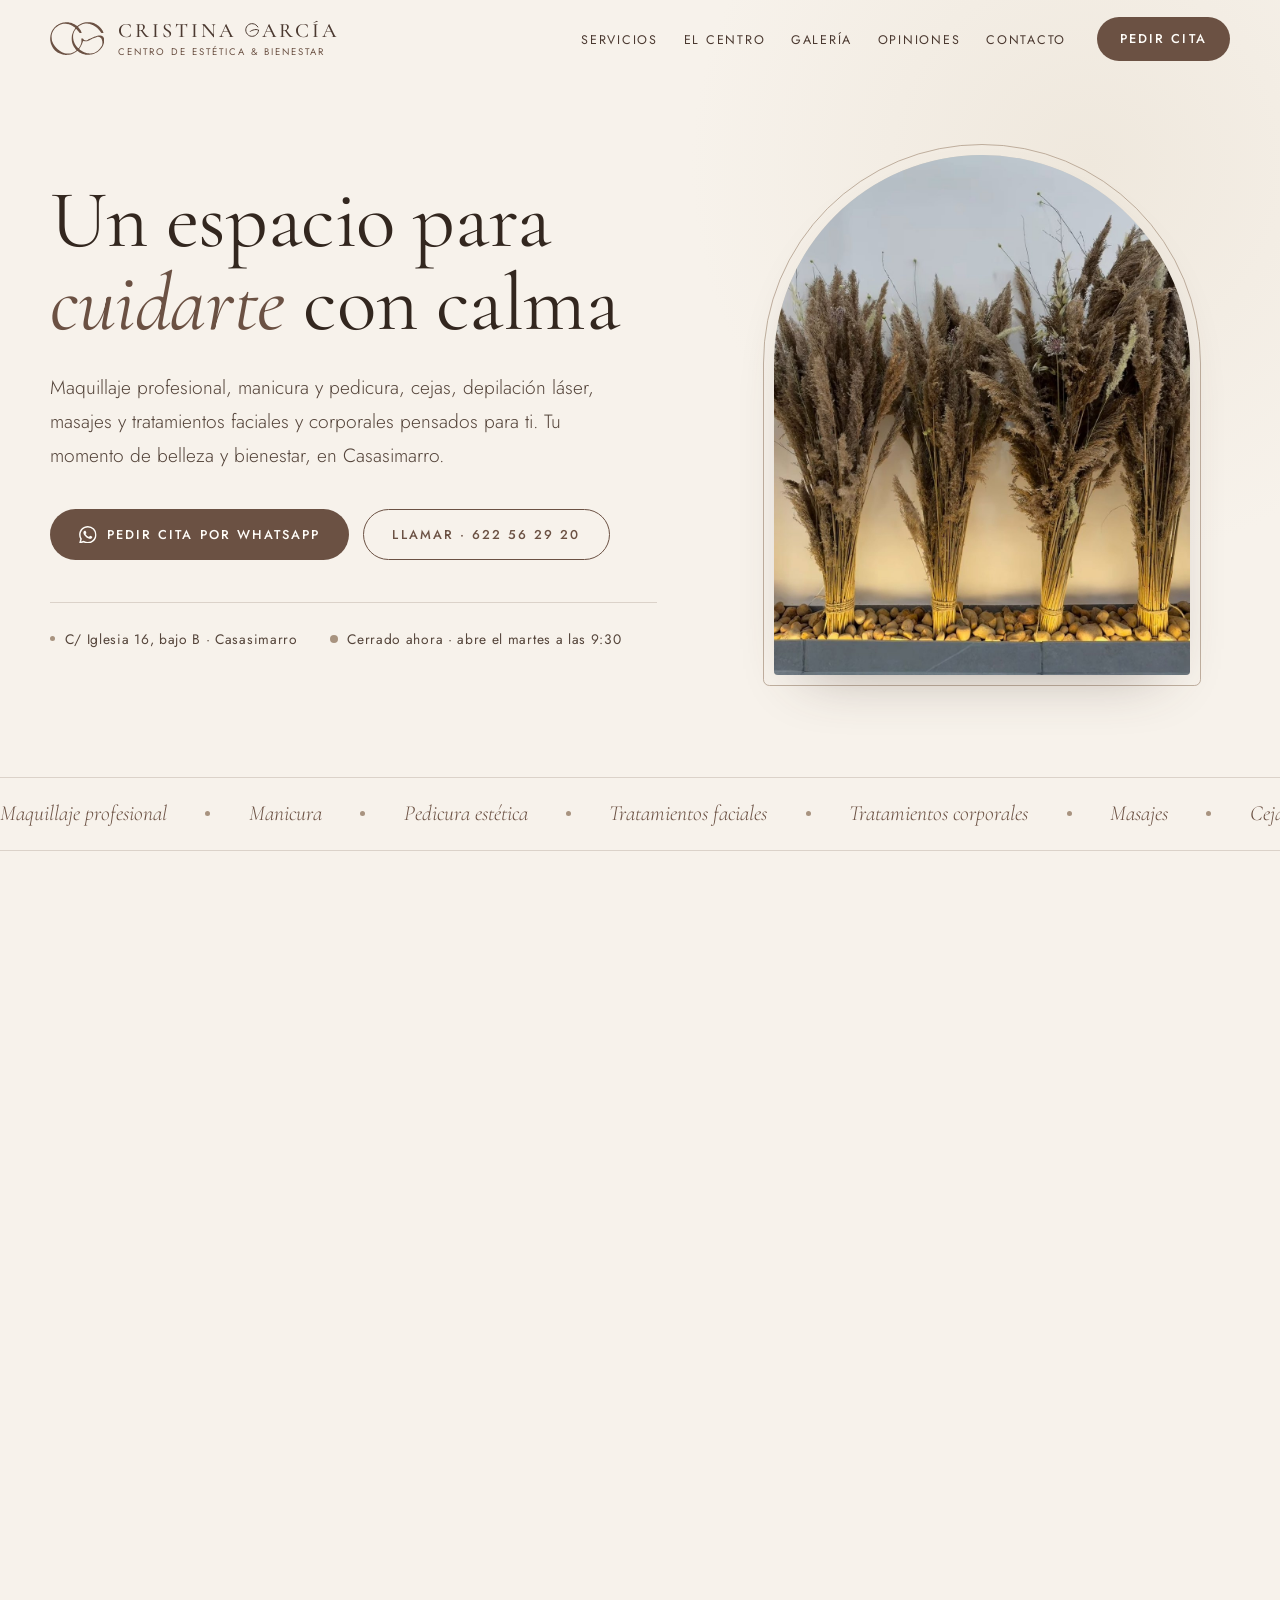
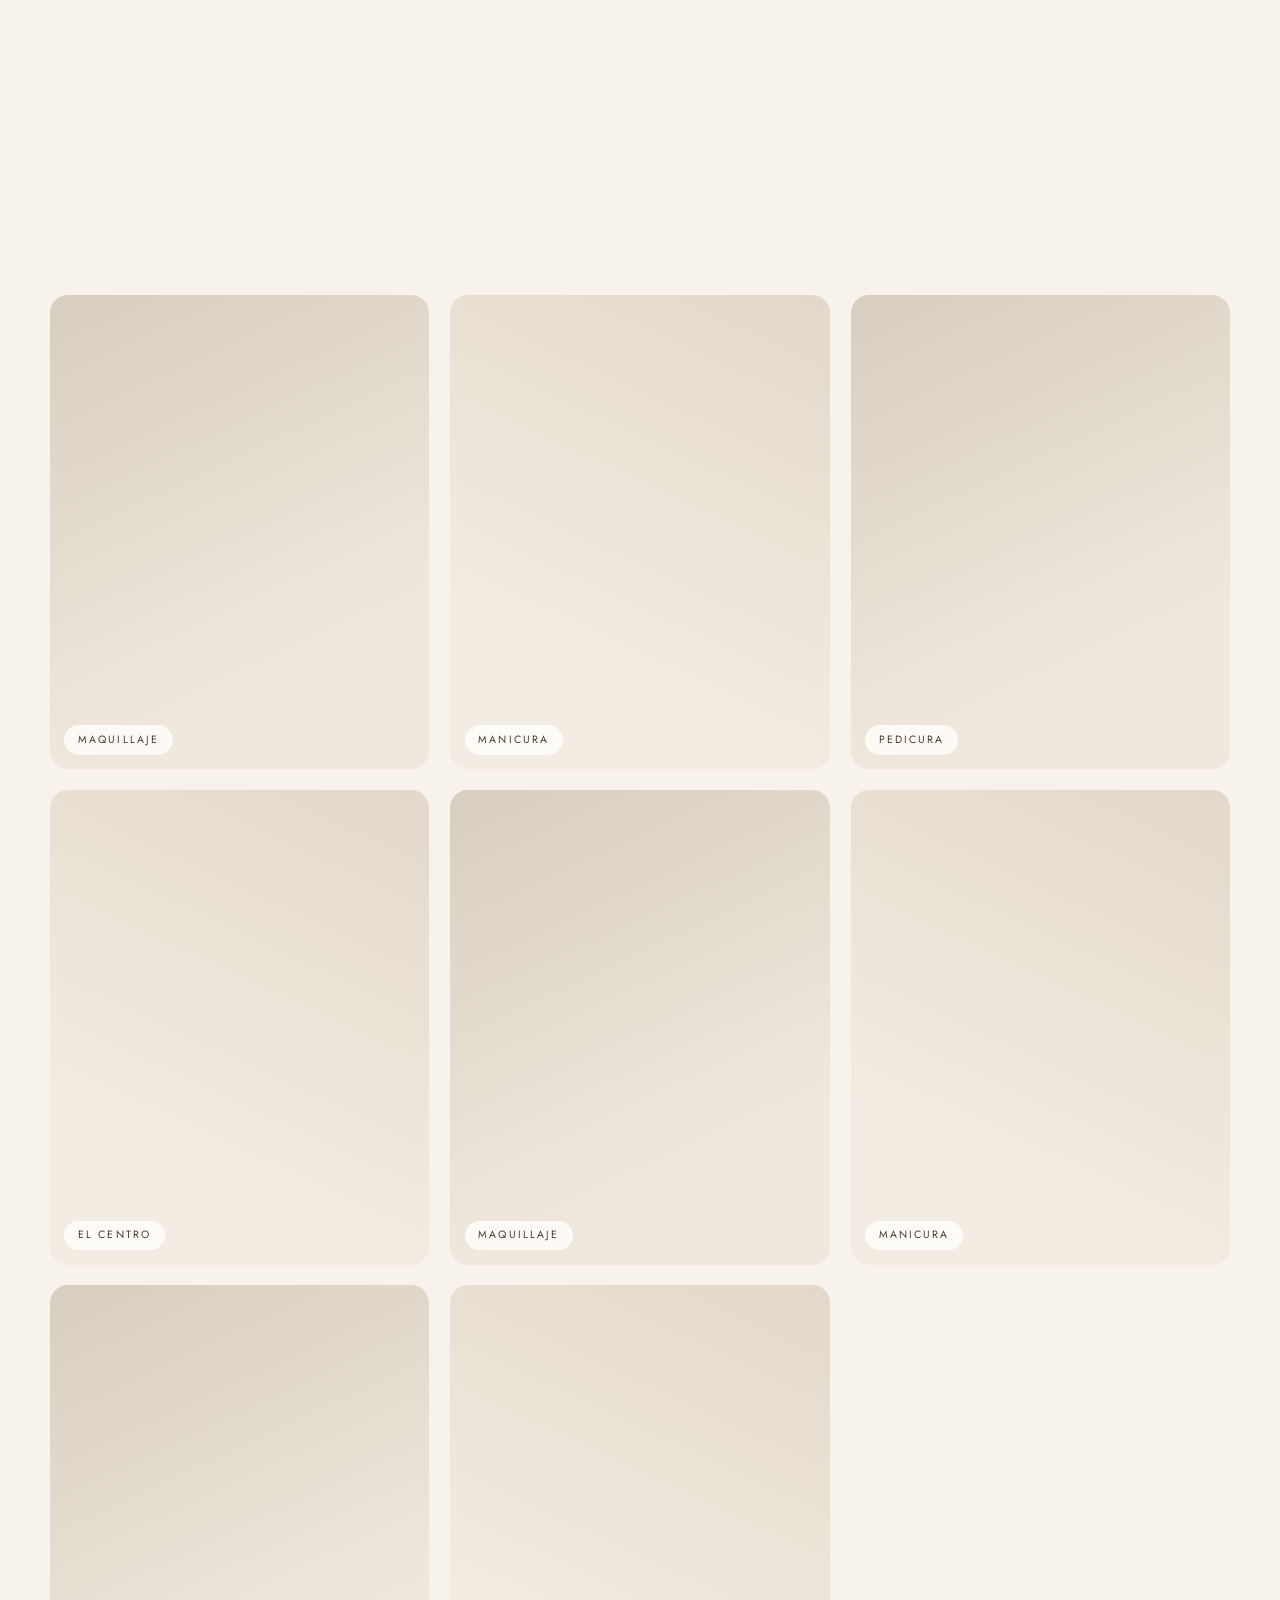
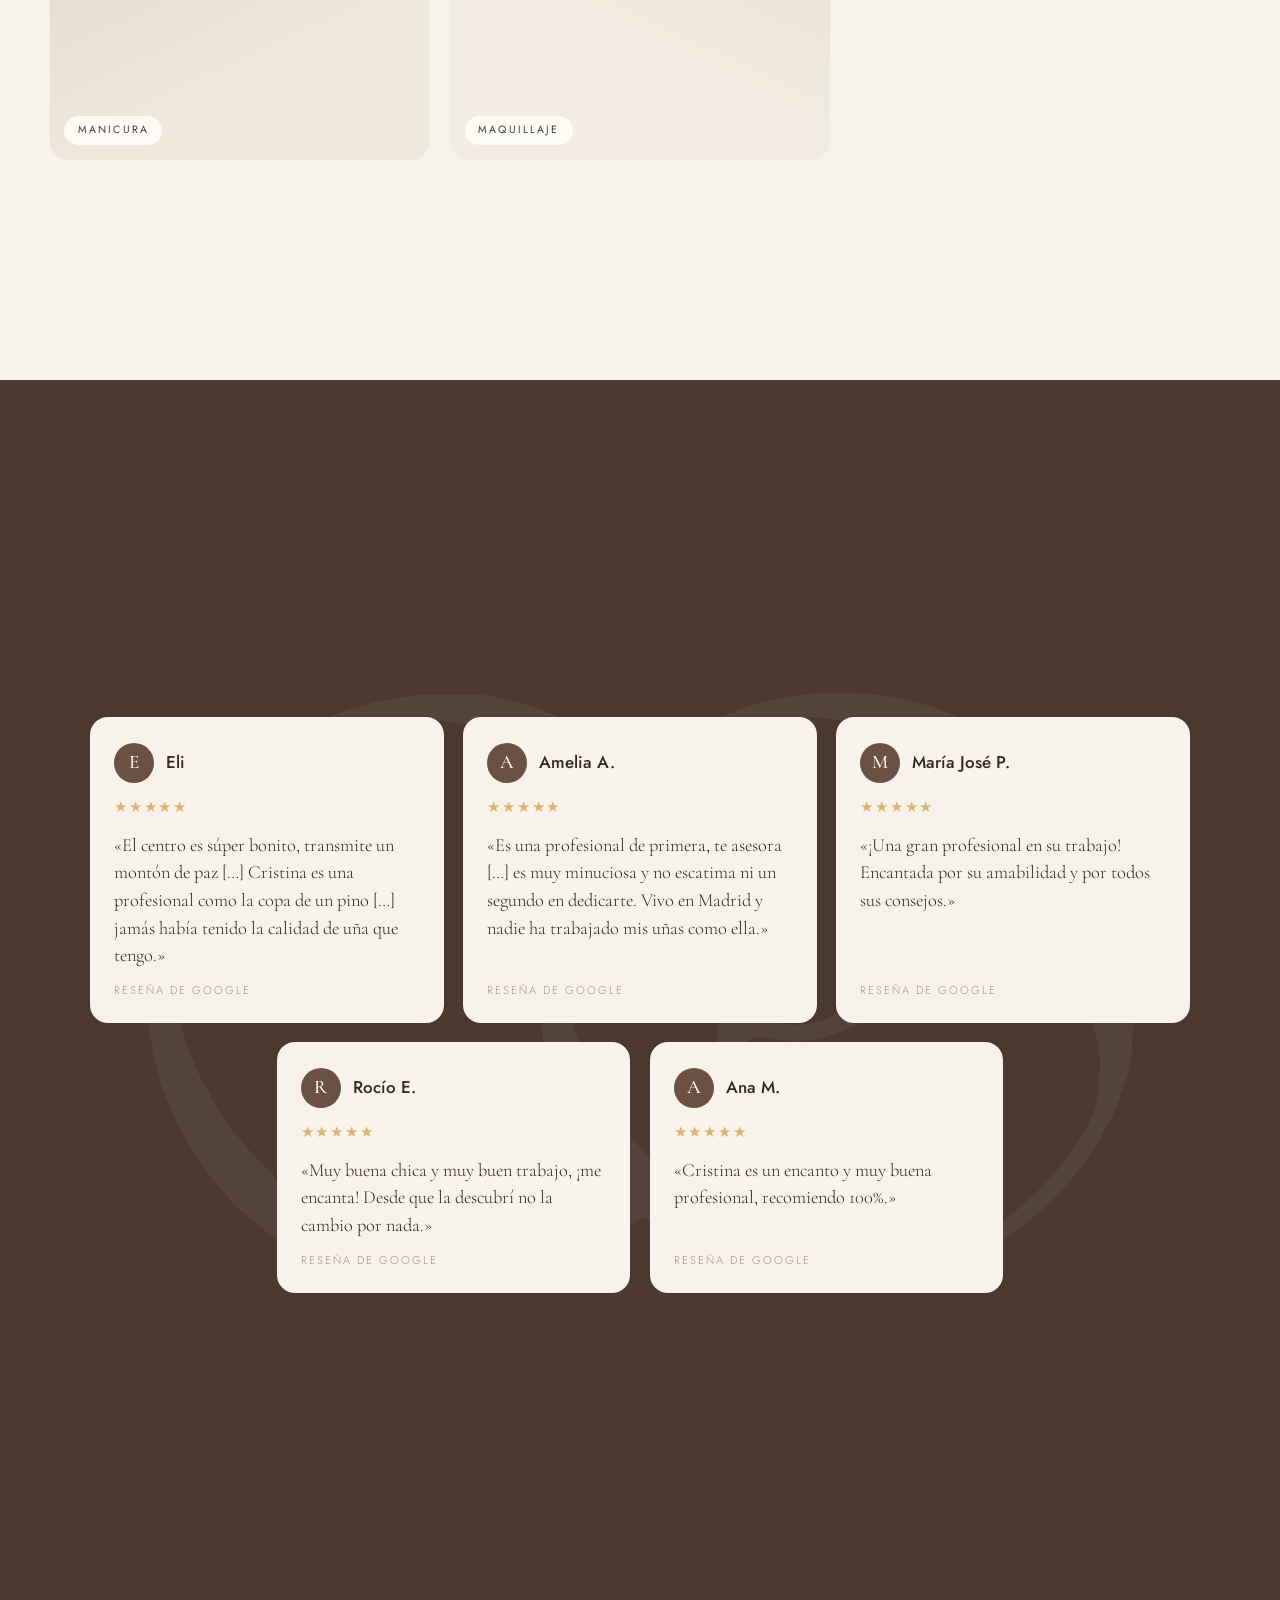
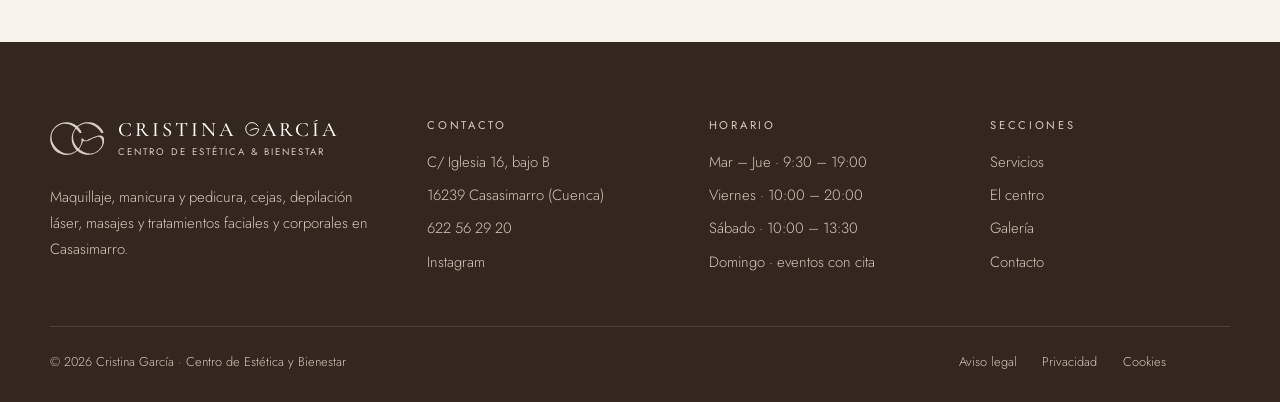
==== commit 4f3cf906: "Arregla el círculo negro de la G y centra la cabecera "El centro" - La G del nombre lleva tamaño, co" ====
--- a/index.html
+++ b/index.html
@@ -23,10 +23,10 @@
   <link rel="icon" href="assets/img/favicon.svg" type="image/svg+xml">
   <link rel="apple-touch-icon" href="assets/img/apple-touch-icon.png">
   <link rel="preload" href="assets/fonts/cormorant-garamond.woff2" as="font" type="font/woff2" crossorigin>
-  <link rel="stylesheet" href="assets/css/estilos.css">
+  <link rel="stylesheet" href="assets/css/estilos.css?v=20261117b">
 
   <!-- Activa las animaciones de entrada y quita las fotos que falten (en archivo aparte por la política de seguridad) -->
-  <script src="assets/js/inicio.js"></script>
+  <script src="assets/js/inicio.js?v=20261117b"></script>
 
   <script type="application/ld+json">
   {
@@ -95,7 +95,7 @@
       <a class="marca" href="#inicio" aria-label="Cristina García, Centro de Estética y Bienestar: ir al inicio">
         <svg class="monograma" aria-hidden="true"><use href="#monograma"/></svg>
         <span class="marca__texto">
-          <span class="marca__nombre">Cristina <span class="letra-g"><span class="oculto-visual">G</span><svg viewBox="0 0 100 100" aria-hidden="true" focusable="false"><path d="M90.6,28.4 A46,46 0 1 0 96,52"/><path d="M96,52 C86,44 70,46 56,51 S40,56 36,61"/></svg></span>arcía</span>
+          <span class="marca__nombre">Cristina <span class="letra-g"><span class="oculto-visual">G</span><svg viewBox="0 0 100 100" width=".7em" height=".68em" fill="none" stroke="currentColor" stroke-width="7" stroke-linecap="round" aria-hidden="true" focusable="false"><path d="M90.6,28.4 A46,46 0 1 0 96,52"/><path d="M96,52 C86,44 70,46 56,51 S40,56 36,61"/></svg></span>arcía</span>
           <span class="marca__sub">Centro de Estética &amp; Bienestar</span>
         </span>
       </a>
@@ -855,7 +855,7 @@
           <a class="marca" href="#inicio" aria-label="Volver al inicio">
             <svg class="monograma" aria-hidden="true"><use href="#monograma"/></svg>
             <span class="marca__texto">
-              <span class="marca__nombre">Cristina <span class="letra-g"><span class="oculto-visual">G</span><svg viewBox="0 0 100 100" aria-hidden="true" focusable="false"><path d="M90.6,28.4 A46,46 0 1 0 96,52"/><path d="M96,52 C86,44 70,46 56,51 S40,56 36,61"/></svg></span>arcía</span>
+              <span class="marca__nombre">Cristina <span class="letra-g"><span class="oculto-visual">G</span><svg viewBox="0 0 100 100" width=".7em" height=".68em" fill="none" stroke="currentColor" stroke-width="7" stroke-linecap="round" aria-hidden="true" focusable="false"><path d="M90.6,28.4 A46,46 0 1 0 96,52"/><path d="M96,52 C86,44 70,46 56,51 S40,56 36,61"/></svg></span>arcía</span>
               <span class="marca__sub">Centro de Estética &amp; Bienestar</span>
             </span>
           </a>
@@ -920,6 +920,6 @@
     <svg class="icono-relleno" aria-hidden="true"><use href="#icono-whatsapp"/></svg>
   </a>
 
-  <script src="assets/js/app.js" defer></script>
+  <script src="assets/js/app.js?v=20261117b" defer></script>
 </body>
 </html>
--- a/assets/css/estilos.css
+++ b/assets/css/estilos.css
@@ -245,24 +245,13 @@
   white-space: nowrap;
 }
 /* La "G" de García es la del monograma (como en su letrero y sus toallas), dibujada en SVG.
-   La "G" de texto va oculta a la vista para que el nombre se lea y se copie bien. */
-.letra-g {
-  display: inline-block;
-  position: relative;
-  width: .7em;
-  height: .68em;
+   La "G" de texto va oculta a la vista para que el nombre se lea y se copie bien.
+   El tamaño, el color y el grosor van en el propio <svg> (atributos), para que se vea bien
+   aunque el navegador tenga guardada una versión antigua de esta hoja de estilos. */
+.letra-g svg {
+  display: inline; /* en línea con las letras (por defecto los svg van en bloque, ver arriba) */
   margin-right: .15em; /* igual que el letter-spacing de .marca__nombre */
-}
-.letra-g svg {
-  position: absolute;
-  inset: 0;
-  width: 100%;
-  height: 100%;
   overflow: visible;
-  fill: none;
-  stroke: currentColor;
-  stroke-width: 7;
-  stroke-linecap: round;
 }
 
 .marca__sub {
@@ -509,12 +498,11 @@
 .sobre__figura { justify-self: center; width: min(100%, 24rem); }
 .sobre__figura .arco { background: linear-gradient(160deg, var(--beige), #E7DED1); }
 .sobre__texto h2 { margin-bottom: 1.4rem; }
-/* Cuando la foto va encima del texto (móvil y tableta), la cabecera se centra como en el resto de secciones */
-@media (max-width: 899px) {
-  .sobre__texto > .sobretitulo { justify-content: center; }
-  .sobre__texto > .sobretitulo::after { content: ""; flex: none; width: 2.2rem; height: 1px; background: currentColor; opacity: .6; }
-  .sobre__texto > h2 { text-align: center; }
-}
+/* Cabecera centrada y con dos barras (—— EL CENTRO ——), igual que en el resto de secciones,
+   también en ordenador (ahí se centra dentro de la columna del texto) */
+.sobre__texto > .sobretitulo { justify-content: center; }
+.sobre__texto > .sobretitulo::after { content: ""; flex: none; width: 2.2rem; height: 1px; background: currentColor; opacity: .6; }
+.sobre__texto > h2 { text-align: center; }
 .sobre__texto > p + p { margin-top: 1.1rem; }
 
 .valores {
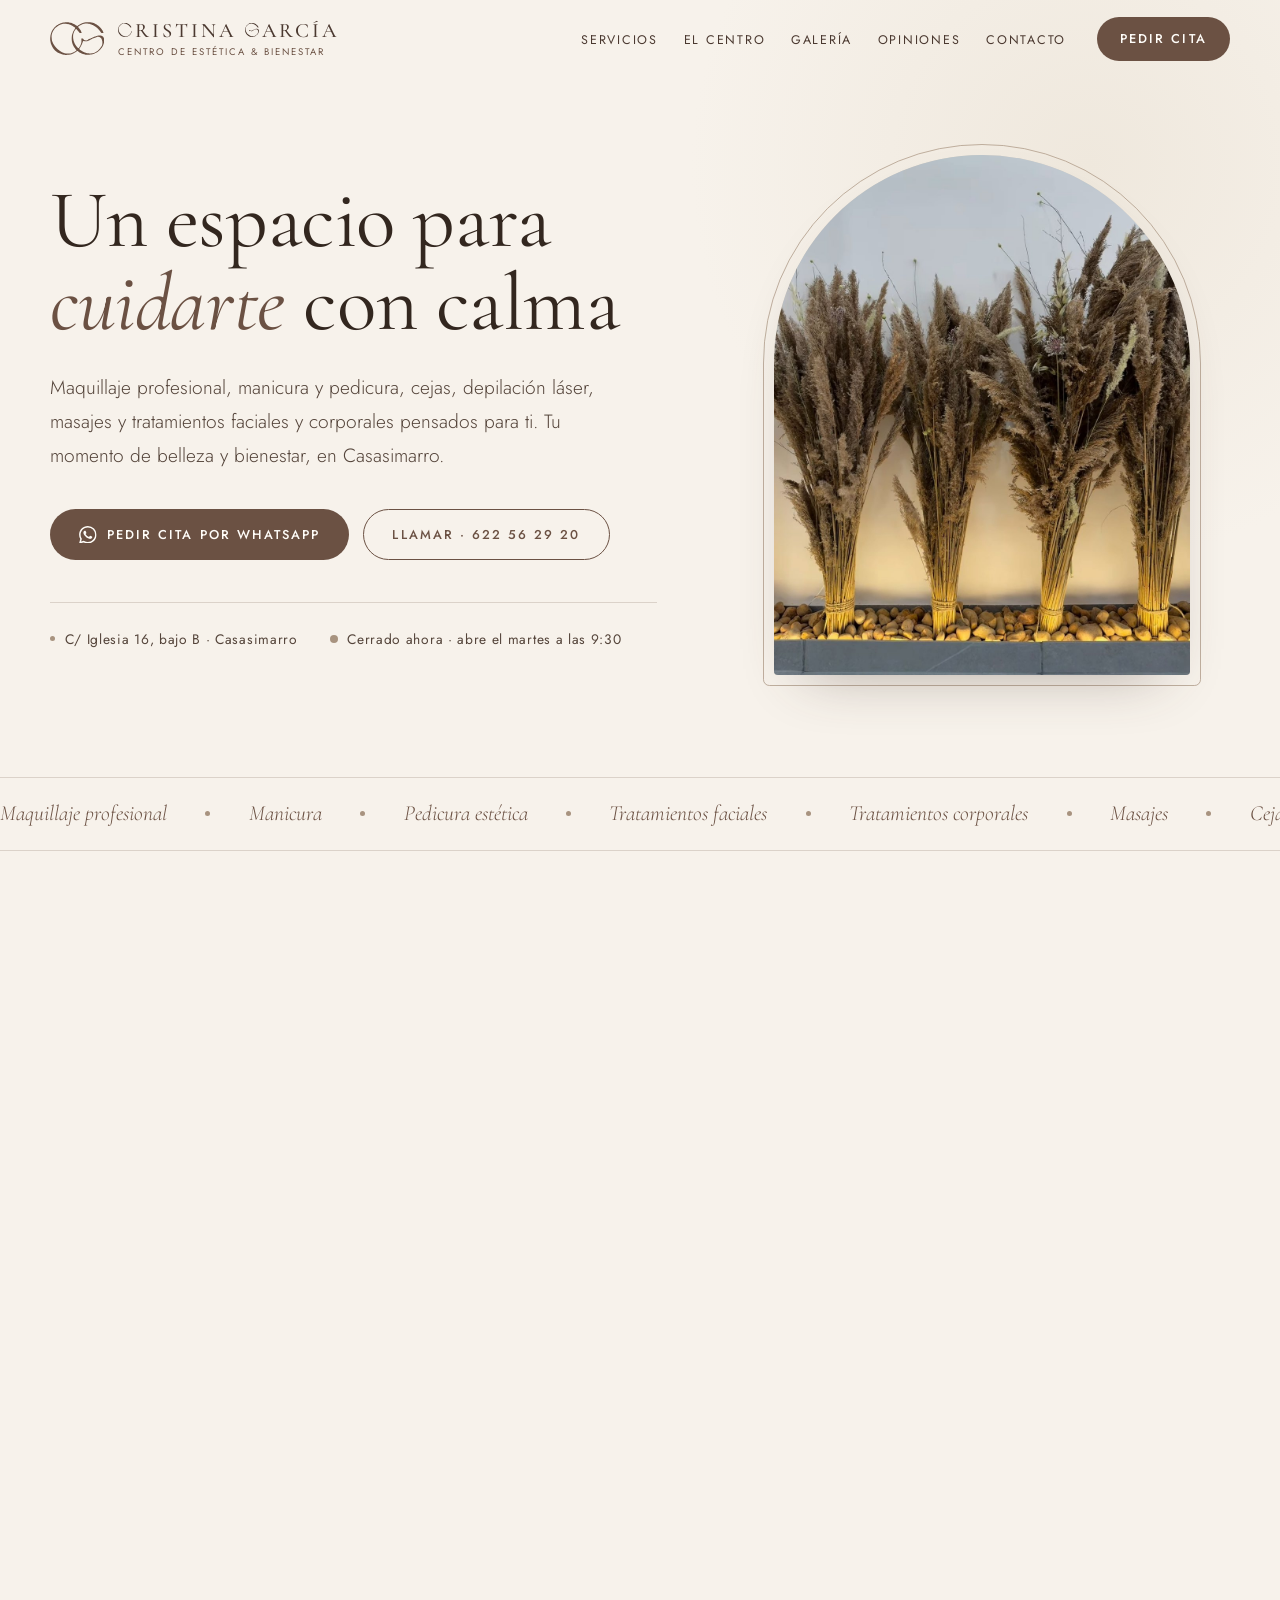
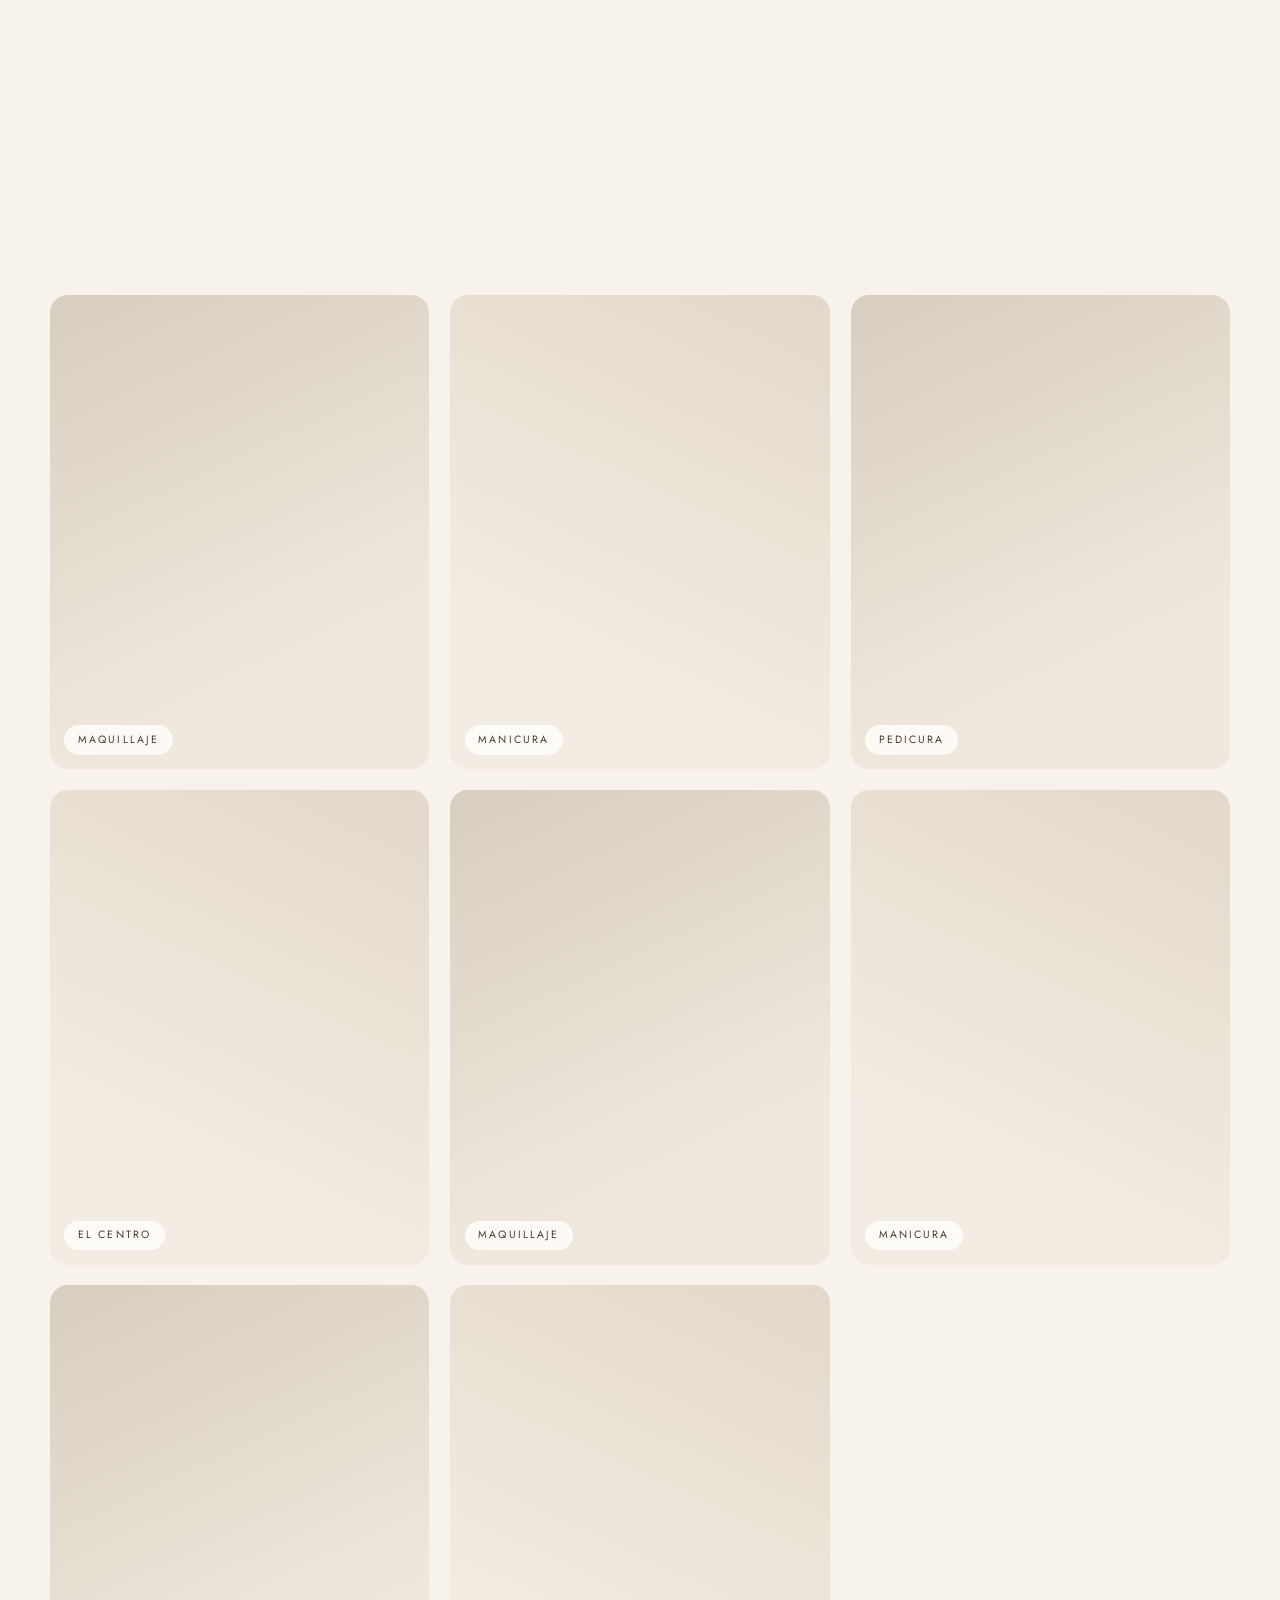
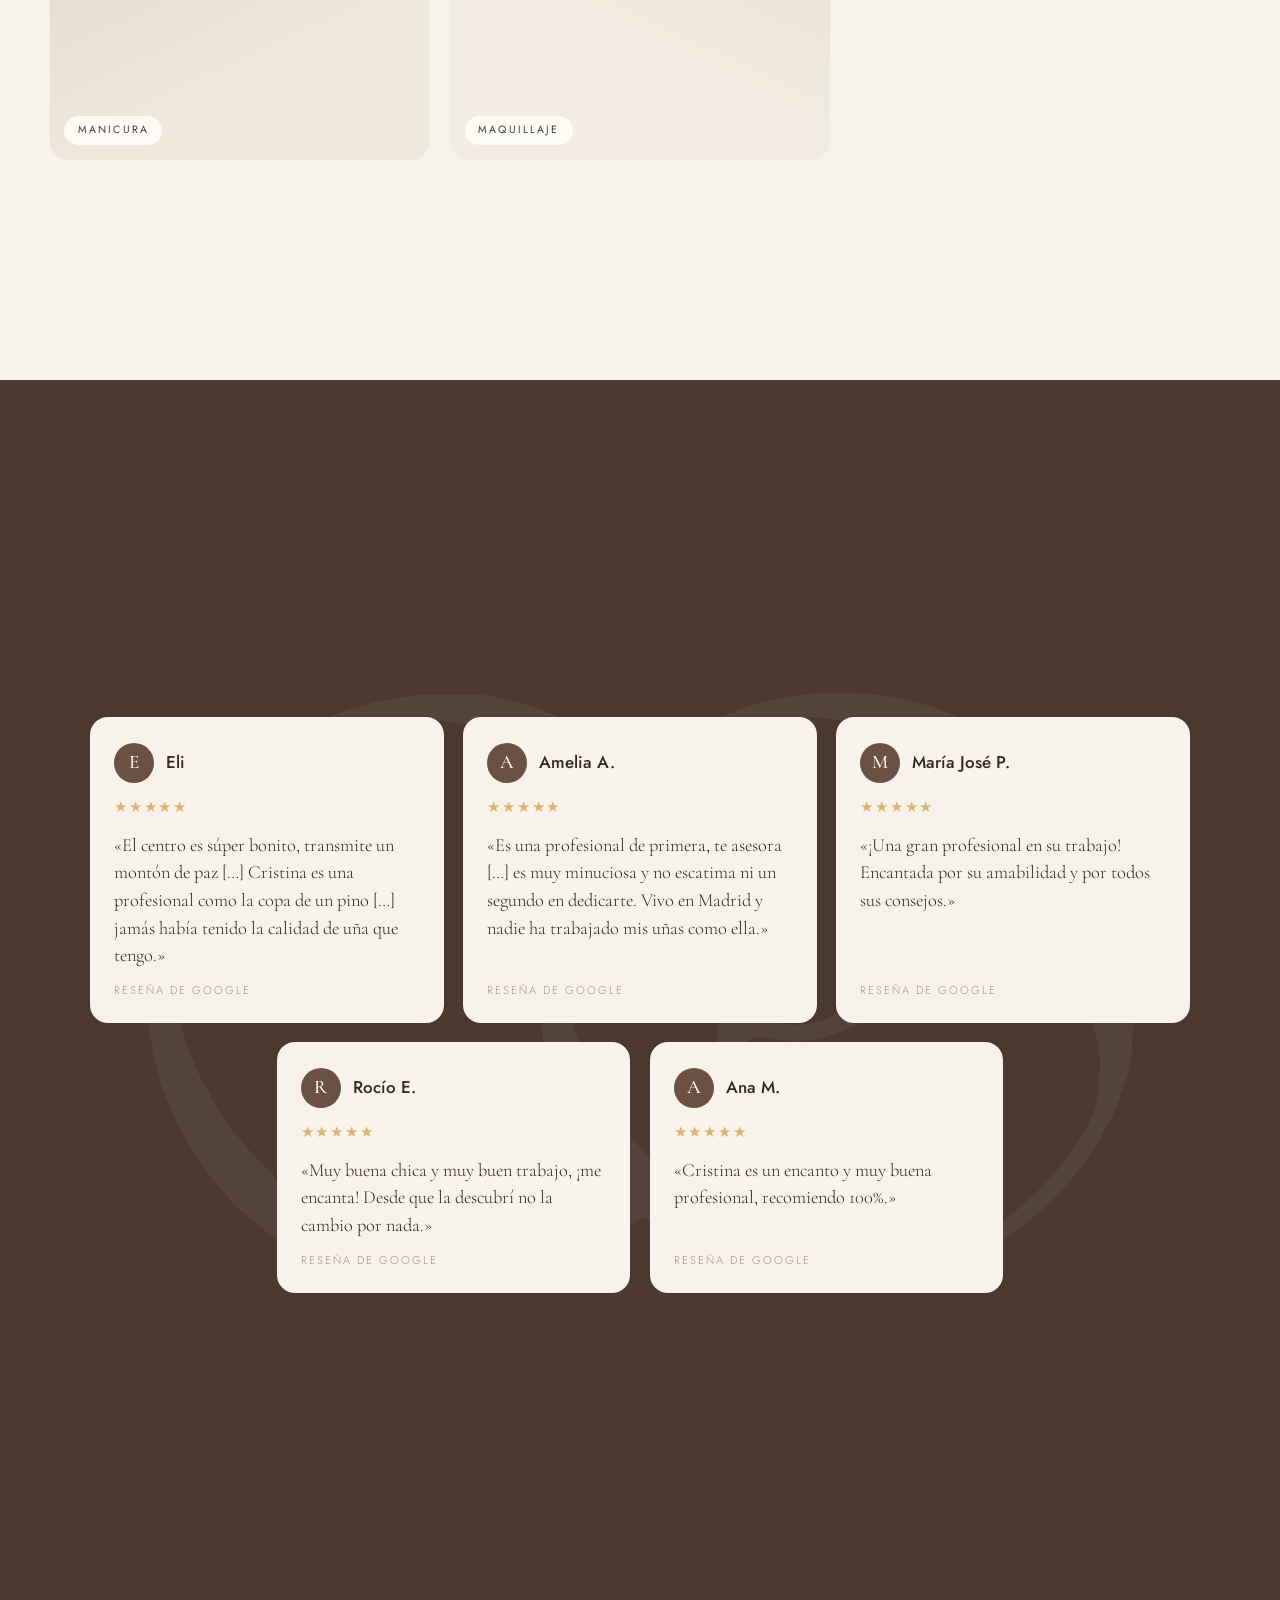
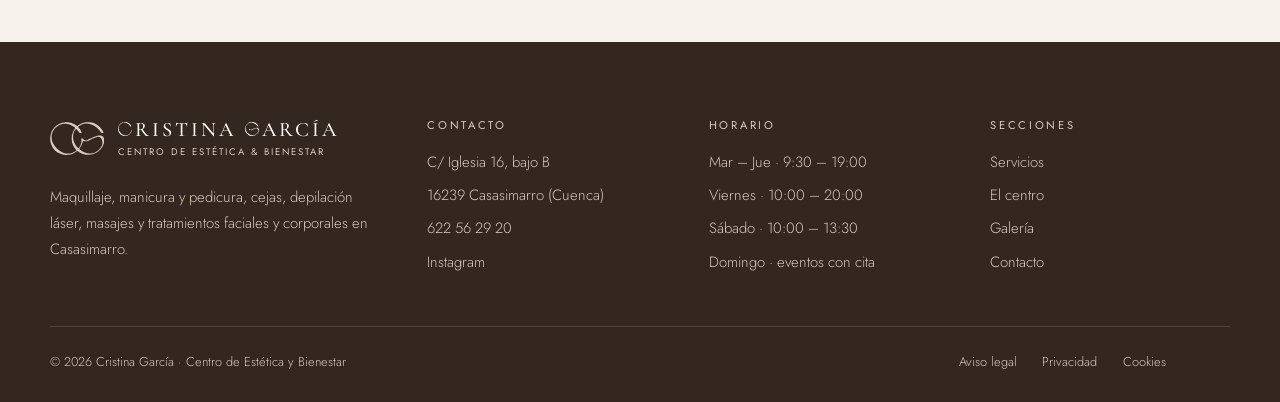
==== commit 23ec61a4: "Usa la C y la G oficiales de la serigrafía en el nombre - Sustituye la G dibujada a mano por las let" ====
--- a/index.html
+++ b/index.html
@@ -23,10 +23,10 @@
   <link rel="icon" href="assets/img/favicon.svg" type="image/svg+xml">
   <link rel="apple-touch-icon" href="assets/img/apple-touch-icon.png">
   <link rel="preload" href="assets/fonts/cormorant-garamond.woff2" as="font" type="font/woff2" crossorigin>
-  <link rel="stylesheet" href="assets/css/estilos.css?v=20261117b">
+  <link rel="stylesheet" href="assets/css/estilos.css?v=20261117c">
 
   <!-- Activa las animaciones de entrada y quita las fotos que falten (en archivo aparte por la política de seguridad) -->
-  <script src="assets/js/inicio.js?v=20261117b"></script>
+  <script src="assets/js/inicio.js?v=20261117c"></script>
 
   <script type="application/ld+json">
   {
@@ -95,7 +95,7 @@
       <a class="marca" href="#inicio" aria-label="Cristina García, Centro de Estética y Bienestar: ir al inicio">
         <svg class="monograma" aria-hidden="true"><use href="#monograma"/></svg>
         <span class="marca__texto">
-          <span class="marca__nombre">Cristina <span class="letra-g"><span class="oculto-visual">G</span><svg viewBox="0 0 100 100" width=".7em" height=".68em" fill="none" stroke="currentColor" stroke-width="7" stroke-linecap="round" aria-hidden="true" focusable="false"><path d="M90.6,28.4 A46,46 0 1 0 96,52"/><path d="M96,52 C86,44 70,46 56,51 S40,56 36,61"/></svg></span>arcía</span>
+          <span class="marca__nombre"><span class="letra"><span class="oculto-visual">C</span><svg viewBox="417 794 1591 1596" width=".68em" height=".68em" fill="currentColor" aria-hidden="true" focusable="false"><path fill-rule="evenodd" d="M1187.5,2388.3C1173.0,2387.9 1130.3,2385.1 1121.2,2384.0C1117.0,2383.5 1107.7,2382.3 1100.5,2381.5C1055.7,2376.1 1018.5,2368.4 981.5,2356.9C968.8,2352.9 918.5,2334.5 916.5,2333.1C916.0,2332.7 913.2,2331.5 910.5,2330.5C907.8,2329.5 903.0,2327.6 900.0,2326.3C897.0,2324.9 892.9,2323.1 891.0,2322.3C873.4,2314.7 831.4,2293.5 814.2,2283.5C812.2,2282.4 803.6,2277.2 800.5,2275.3C799.4,2274.6 797.6,2273.6 796.5,2273.0C795.4,2272.4 793.3,2271.2 791.8,2270.2C790.3,2269.3 786.0,2266.5 782.1,2264.1C778.2,2261.7 774.7,2259.3 774.4,2258.8C774.1,2258.3 772.8,2257.4 771.7,2256.9C766.9,2254.8 738.8,2235.0 731.0,2228.2C728.9,2226.5 726.8,2225.0 726.3,2225.0C725.8,2225.0 723.9,2223.4 722.0,2221.5C720.1,2219.6 718.2,2218.0 717.7,2218.0C717.1,2218.0 714.3,2215.9 711.4,2213.2C708.5,2210.6 703.0,2205.9 699.3,2202.8C680.7,2187.0 671.8,2178.8 651.9,2159.0C640.1,2147.2 625.3,2131.7 619.1,2124.5C612.9,2117.3 605.4,2108.7 602.4,2105.3C599.4,2101.9 597.0,2098.7 597.0,2098.3C597.0,2097.8 595.2,2095.6 593.0,2093.5C590.8,2091.4 589.0,2089.1 589.0,2088.4C589.0,2087.8 588.3,2086.7 587.4,2085.9C585.6,2084.4 568.0,2061.1 568.0,2060.2C568.0,2059.9 567.0,2058.6 565.9,2057.4C564.7,2056.1 563.2,2054.2 562.6,2053.1C562.0,2052.1 558.8,2047.3 555.5,2042.5C547.5,2030.8 546.1,2028.8 545.3,2027.0C544.9,2026.2 542.7,2022.7 540.3,2019.3C537.9,2015.8 536.0,2012.7 536.0,2012.4C536.0,2012.1 534.5,2009.6 532.7,2006.7C530.9,2003.8 529.1,2000.8 528.7,2000.0C528.3,1999.2 527.2,1997.2 526.2,1995.5C524.4,1992.6 520.1,1984.9 511.4,1968.6C506.7,1960.0 485.3,1916.9 482.7,1911.0C481.9,1909.1 480.1,1905.0 478.7,1902.0C477.4,1899.0 475.9,1895.4 475.5,1894.0C475.1,1892.6 473.6,1889.1 472.2,1886.1C451.4,1840.2 426.7,1735.8 420.4,1667.0C416.9,1628.2 417.5,1545.9 421.5,1506.0C426.4,1458.6 437.7,1399.2 449.5,1359.5C456.6,1335.6 472.8,1290.7 481.0,1272.3C491.8,1248.2 507.2,1217.9 518.1,1199.5C519.1,1197.8 521.8,1193.2 524.2,1189.2C529.7,1179.8 529.5,1180.1 536.0,1169.7C539.0,1164.8 542.0,1160.1 542.5,1159.2C543.1,1158.2 546.7,1152.8 550.5,1147.2C554.4,1141.5 558.0,1136.1 558.5,1135.2C559.0,1134.3 561.3,1131.2 563.5,1128.3C565.7,1125.4 569.5,1120.3 572.0,1117.0C615.9,1057.9 684.6,990.7 745.4,947.4C750.9,943.5 768.2,931.5 769.9,930.5C770.8,930.0 773.1,928.3 775.1,926.8C777.1,925.2 779.1,924.0 779.5,924.0C779.8,924.0 781.6,922.9 783.4,921.5C785.2,920.1 787.0,919.0 787.5,919.0C787.9,919.0 789.9,917.7 792.0,916.0C794.1,914.4 796.0,913.0 796.3,913.0C796.6,913.0 801.2,910.3 806.5,907.0C811.8,903.7 816.4,901.0 816.7,901.0C817.0,901.0 818.8,899.9 820.6,898.5C822.4,897.1 824.1,896.0 824.4,896.0C824.7,896.0 827.3,894.6 830.1,892.9C863.9,873.0 912.4,851.5 958.0,836.0C1012.5,817.6 1097.0,800.6 1157.5,795.9C1178.2,794.3 1277.9,794.2 1298.0,795.9C1349.6,800.0 1407.4,813.1 1463.0,833.3C1468.2,835.2 1477.5,838.6 1483.5,840.8C1489.5,843.0 1498.5,846.4 1503.5,848.5C1508.5,850.5 1517.5,854.2 1523.5,856.7C1541.8,864.2 1547.0,866.5 1571.5,878.6C1582.0,883.8 1592.3,889.1 1594.5,890.3C1596.7,891.6 1601.0,894.0 1604.0,895.7C1610.6,899.3 1614.3,901.4 1623.3,906.6C1629.9,910.3 1632.0,911.6 1639.2,916.0C1641.0,917.1 1644.2,919.0 1646.4,920.2C1652.0,923.5 1652.5,923.8 1663.8,931.5C1669.5,935.4 1674.9,939.0 1675.8,939.5C1676.7,940.0 1679.8,942.3 1682.6,944.5C1685.5,946.7 1691.3,951.1 1695.7,954.3C1700.0,957.5 1704.8,961.1 1706.5,962.3C1708.2,963.5 1711.8,966.4 1714.7,968.7C1717.5,971.1 1720.1,973.0 1720.5,973.0C1720.9,973.0 1725.0,976.4 1729.5,980.5C1734.1,984.6 1738.2,988.0 1738.6,988.0C1740.6,988.1 1794.0,1040.5 1794.0,1042.4C1794.0,1042.8 1798.5,1048.0 1803.9,1053.8C1815.2,1066.1 1835.1,1089.4 1844.7,1102.0C1846.2,1103.9 1849.2,1107.7 1851.5,1110.4C1853.7,1113.2 1856.0,1116.1 1856.5,1117.1C1857.0,1118.0 1859.5,1121.6 1862.0,1125.0C1864.5,1128.5 1867.2,1132.3 1868.0,1133.6C1868.8,1134.9 1871.4,1138.6 1873.8,1142.0C1876.1,1145.3 1878.0,1148.3 1878.0,1148.6C1878.0,1148.9 1879.0,1150.6 1880.2,1152.3C1882.7,1155.8 1883.4,1156.9 1886.8,1162.6C1888.0,1164.8 1889.6,1167.4 1890.3,1168.4C1894.8,1175.5 1898.0,1181.0 1898.0,1181.6C1898.0,1182.0 1898.6,1183.1 1899.4,1183.9C1900.1,1184.8 1902.2,1188.2 1904.0,1191.5C1905.8,1194.8 1908.8,1200.2 1910.7,1203.5C1914.3,1209.9 1932.0,1245.5 1932.0,1246.4C1932.0,1246.7 1933.1,1249.3 1934.4,1252.2C1939.2,1262.8 1940.4,1265.7 1944.0,1274.5L1947.6,1283.5L1899.5,1302.8C1843.3,1325.3 1849.4,1323.5 1846.8,1318.5C1845.6,1316.3 1842.0,1310.0 1838.8,1304.4C1835.6,1298.9 1833.0,1294.1 1833.0,1293.7C1833.0,1291.6 1810.7,1257.5 1798.1,1240.1C1753.7,1179.3 1721.8,1143.3 1678.5,1105.4C1676.8,1104.0 1674.4,1101.8 1673.0,1100.6C1671.6,1099.4 1666.9,1095.2 1662.5,1091.3C1654.4,1084.2 1652.9,1082.9 1636.0,1066.6C1627.5,1058.5 1622.8,1054.2 1614.0,1046.6C1612.6,1045.4 1609.7,1043.1 1607.5,1041.5C1605.3,1039.8 1602.9,1037.9 1602.1,1037.2C1601.4,1036.5 1598.2,1034.2 1595.1,1032.0C1592.0,1029.8 1585.5,1025.1 1580.5,1021.5C1575.5,1018.0 1566.8,1011.8 1561.0,1007.8C1555.2,1003.9 1550.3,1000.4 1550.0,1000.0C1549.3,999.1 1525.2,983.9 1511.5,975.8C1501.4,969.9 1494.5,966.1 1470.0,953.2C1440.5,937.7 1408.8,922.8 1379.5,910.8C1376.8,909.7 1372.9,908.1 1371.0,907.3C1369.1,906.4 1366.4,905.4 1365.0,905.0C1363.6,904.5 1360.0,903.2 1357.0,902.0C1331.7,892.2 1287.8,879.6 1261.0,874.6C1203.4,863.8 1119.6,858.5 1075.5,862.9C1027.7,867.6 998.4,873.7 955.0,887.5C948.7,889.5 942.4,891.5 941.0,892.0C939.6,892.4 937.4,893.2 936.0,893.8C934.6,894.4 929.2,896.5 924.0,898.4C913.3,902.3 895.8,909.5 892.0,911.5C890.6,912.3 884.1,915.5 877.5,918.6C870.9,921.8 861.7,926.6 857.1,929.2C852.5,931.8 848.5,934.0 848.3,934.0C848.1,934.0 845.9,935.4 843.5,937.0C841.1,938.7 838.8,940.0 838.4,940.0C837.6,940.0 835.7,941.2 816.0,953.5C797.2,965.3 786.8,972.2 776.3,979.7C764.9,987.8 741.1,1006.5 739.0,1009.0C738.2,1010.0 732.5,1015.0 726.5,1020.0C692.2,1048.7 660.6,1080.2 637.5,1108.5C622.1,1127.3 596.0,1162.0 596.0,1163.6C596.0,1163.9 593.8,1167.3 591.0,1171.1C588.2,1174.9 586.0,1178.2 586.0,1178.6C586.0,1178.9 584.0,1182.0 581.5,1185.4C579.0,1188.9 577.0,1192.0 577.0,1192.4C577.0,1192.7 575.4,1195.2 573.5,1197.9C571.6,1200.5 570.0,1203.1 570.0,1203.5C570.0,1203.9 569.2,1205.4 568.1,1206.8C566.3,1209.4 564.0,1213.2 559.4,1221.5C558.2,1223.7 555.8,1228.0 554.1,1231.0C501.7,1324.9 479.6,1428.1 488.5,1537.5C497.1,1642.9 505.8,1689.9 526.5,1743.0C527.3,1744.9 529.5,1750.8 531.5,1756.0C537.2,1770.7 555.0,1809.8 564.0,1827.5C568.6,1836.3 573.1,1845.2 574.2,1847.3C575.3,1849.5 577.8,1854.0 579.9,1857.3C581.9,1860.7 583.9,1864.2 584.2,1865.1C584.6,1866.0 587.8,1871.6 591.4,1877.5C595.0,1883.4 598.0,1888.5 598.0,1888.8C598.0,1890.9 640.3,1954.9 643.4,1957.5C644.0,1958.0 647.4,1962.3 650.8,1967.0C654.2,1971.7 659.6,1978.7 662.8,1982.7C665.9,1986.6 670.7,1992.6 673.4,1996.0C676.0,1999.4 679.2,2003.1 680.4,2004.4C681.5,2005.6 684.5,2009.0 687.0,2012.0C691.8,2017.6 697.9,2024.5 702.0,2029.0C703.4,2030.5 707.9,2035.5 712.0,2040.1C721.5,2050.7 762.7,2092.0 774.4,2102.5C784.2,2111.4 785.3,2112.3 793.6,2119.5C796.8,2122.2 801.2,2126.1 803.5,2128.0C805.7,2130.0 809.1,2132.9 811.0,2134.4C812.9,2136.0 816.3,2138.7 818.5,2140.5C846.6,2163.9 906.5,2205.3 931.0,2218.4C932.9,2219.4 935.6,2221.0 937.0,2222.0C938.4,2222.9 941.8,2225.0 944.5,2226.5C947.2,2228.0 953.5,2231.5 958.5,2234.3C972.3,2242.0 984.6,2248.2 1006.5,2258.4C1039.8,2274.0 1064.6,2283.7 1095.0,2293.0C1100.8,2294.7 1106.6,2296.6 1108.0,2297.0C1178.0,2320.8 1304.6,2330.9 1384.6,2319.0C1417.0,2314.2 1449.3,2306.0 1483.5,2293.8C1511.9,2283.7 1514.6,2282.7 1520.7,2279.9C1524.1,2278.3 1529.3,2276.1 1532.2,2274.9C1540.1,2271.8 1571.0,2256.3 1582.8,2249.5C1588.5,2246.2 1593.9,2243.1 1594.8,2242.5C1601.4,2238.7 1615.0,2230.0 1629.8,2220.1C1639.4,2213.7 1648.2,2207.8 1649.5,2207.0C1654.3,2203.9 1660.5,2199.3 1667.7,2193.5C1671.8,2190.2 1675.9,2187.1 1676.8,2186.5C1690.0,2178.6 1772.3,2099.4 1789.3,2078.3C1792.2,2074.7 1798.7,2066.8 1803.9,2060.7C1809.0,2054.6 1814.0,2048.4 1814.9,2047.0C1815.8,2045.6 1818.4,2042.0 1820.8,2039.0C1827.8,2029.9 1835.0,2020.1 1835.0,2019.4C1835.0,2019.1 1836.2,2017.1 1837.8,2015.1C1839.3,2013.1 1841.0,2010.6 1841.7,2009.5C1842.4,2008.4 1847.0,2001.1 1852.0,1993.2C1857.0,1985.4 1862.0,1977.4 1863.0,1975.5C1866.2,1969.8 1868.9,1965.2 1871.2,1961.2C1906.4,1900.9 1935.3,1814.8 1945.1,1741.5C1945.7,1736.5 1946.6,1732.0 1946.9,1731.4C1947.7,1730.0 2008.0,1743.0 2008.0,1744.6C2008.0,1746.9 1997.8,1781.6 1993.4,1794.4C1990.9,1801.6 1987.7,1810.9 1986.4,1815.0C1985.0,1819.1 1983.5,1822.9 1983.1,1823.5C1982.6,1824.0 1980.4,1829.7 1978.0,1836.0C1975.6,1842.3 1973.4,1848.0 1973.0,1848.5C1972.6,1849.0 1971.3,1852.0 1970.2,1855.0C1969.1,1858.0 1967.5,1861.8 1966.6,1863.5C1965.7,1865.2 1965.0,1866.8 1965.0,1867.2C1965.0,1867.6 1963.8,1870.5 1962.4,1873.7C1960.9,1876.9 1958.7,1881.9 1957.4,1884.8C1956.1,1887.7 1955.0,1890.3 1955.0,1890.6C1955.0,1891.1 1952.6,1896.6 1947.5,1907.5C1946.3,1910.2 1944.3,1914.5 1943.2,1917.0C1939.2,1926.0 1932.7,1939.6 1929.7,1945.5C1928.1,1948.8 1926.1,1952.8 1925.3,1954.5C1923.6,1958.0 1923.9,1957.5 1917.0,1970.4C1911.2,1981.5 1909.8,1983.9 1904.9,1992.3C1903.0,1995.5 1900.4,2000.1 1899.0,2002.5C1896.8,2006.4 1890.4,2016.6 1885.8,2023.8C1884.8,2025.3 1883.7,2027.2 1883.3,2028.0C1882.8,2028.8 1878.9,2034.8 1874.5,2041.4C1870.1,2047.9 1866.0,2054.1 1865.4,2055.1C1864.8,2056.2 1863.3,2058.1 1862.1,2059.4C1861.0,2060.6 1860.0,2062.1 1860.0,2062.6C1860.0,2063.2 1858.9,2064.7 1857.5,2066.0C1856.1,2067.3 1855.0,2068.8 1855.0,2069.3C1855.0,2069.8 1853.5,2072.0 1851.8,2074.1C1850.0,2076.2 1846.9,2080.0 1845.0,2082.5C1836.2,2094.1 1820.0,2112.5 1802.8,2130.9C1772.7,2162.9 1763.9,2171.7 1750.0,2184.2C1731.7,2200.6 1698.7,2227.1 1680.0,2240.4C1678.1,2241.8 1674.7,2244.3 1672.5,2245.9C1670.3,2247.6 1667.6,2249.4 1666.5,2249.9C1665.3,2250.4 1663.8,2251.5 1663.1,2252.4C1662.4,2253.3 1661.2,2254.0 1660.5,2254.0C1659.8,2254.0 1658.6,2254.7 1657.9,2255.6C1657.2,2256.5 1655.7,2257.6 1654.5,2258.1C1653.4,2258.6 1649.1,2261.3 1645.0,2264.0C1640.9,2266.7 1636.6,2269.5 1635.5,2270.0C1634.4,2270.6 1632.2,2271.9 1630.5,2273.0C1628.8,2274.1 1626.8,2275.3 1626.0,2275.7C1625.2,2276.0 1622.2,2277.7 1619.5,2279.5C1616.8,2281.2 1612.9,2283.4 1611.0,2284.3C1609.1,2285.3 1606.1,2286.9 1604.4,2287.9C1588.8,2297.2 1548.2,2317.3 1527.5,2326.0C1522.0,2328.3 1516.2,2330.8 1514.5,2331.5C1471.3,2350.8 1395.3,2370.7 1337.5,2377.9C1333.1,2378.5 1318.9,2380.3 1306.0,2381.9C1255.0,2388.4 1232.6,2389.6 1187.5,2388.3Z"/></svg></span>ristina <span class="letra"><span class="oculto-visual">G</span><svg viewBox="732 395 796 798" width=".68em" height=".68em" fill="currentColor" aria-hidden="true" focusable="false"><path fill-rule="evenodd" d="M1108.0,1190.9C1057.0,1188.3 984.5,1168.9 954.4,1149.8C952.2,1148.4 946.6,1145.3 941.9,1143.0C931.4,1137.8 916.7,1128.9 908.7,1122.9C905.3,1120.4 899.1,1116.1 895.0,1113.3C890.9,1110.5 886.4,1107.0 885.0,1105.6C883.7,1104.1 881.0,1101.9 879.0,1100.7C870.0,1095.3 850.0,1077.6 847.9,1073.3C846.8,1070.9 845.0,1068.5 844.0,1068.0C842.0,1066.9 825.6,1048.5 820.0,1041.0C818.1,1038.4 813.1,1031.9 809.0,1026.6C785.4,995.8 760.7,946.5 749.5,907.5C742.7,884.1 740.8,876.0 739.9,867.7C739.4,862.7 738.3,853.6 737.5,847.5C732.5,810.7 733.3,768.0 739.9,719.5C745.9,675.8 777.7,602.8 809.3,560.6C814.2,554.1 818.9,547.1 819.8,545.1C822.2,540.0 870.3,490.4 873.8,489.5C875.3,489.2 878.1,487.4 880.0,485.6C884.6,481.2 905.2,466.3 914.1,460.8C917.9,458.4 924.5,454.3 928.8,451.6C966.4,427.6 1034.6,404.3 1083.0,399.0C1088.2,398.5 1097.0,397.5 1102.5,396.9C1115.7,395.4 1168.2,396.4 1185.3,398.4C1228.5,403.7 1278.1,419.0 1316.3,438.8C1323.9,442.8 1330.7,446.0 1331.4,446.0C1332.1,446.0 1336.3,448.3 1340.6,451.1C1345.0,453.9 1352.4,458.8 1357.3,461.9C1393.4,485.1 1433.7,522.4 1456.7,554.0C1459.3,557.6 1463.5,563.0 1466.0,566.0C1470.3,571.3 1472.7,575.1 1483.6,594.0C1490.7,606.3 1498.9,622.3 1500.5,627.1C1501.4,629.4 1503.7,634.5 1505.7,638.4C1514.8,656.2 1511.8,659.4 1485.2,659.8C1455.2,660.3 1458.0,662.0 1436.5,629.6C1428.1,616.9 1419.1,604.0 1416.4,600.9C1413.7,597.8 1409.3,592.6 1406.7,589.4C1396.0,576.6 1369.0,548.4 1361.4,542.1C1356.9,538.5 1349.5,532.1 1344.9,527.9C1332.5,516.6 1291.1,489.0 1268.0,476.6C1262.8,473.7 1257.3,470.7 1255.9,469.7C1254.5,468.8 1250.2,466.9 1246.4,465.6C1242.6,464.3 1237.6,462.3 1235.4,461.2C1227.3,457.1 1206.3,449.2 1191.0,444.5C1182.5,441.9 1174.7,439.4 1173.7,438.8C1172.7,438.3 1166.9,437.3 1160.7,436.5C1154.5,435.7 1144.1,434.2 1137.5,433.1C1101.2,426.9 1078.2,427.5 1038.0,435.6C1016.2,440.0 995.0,446.0 984.5,450.7C980.1,452.6 972.5,455.9 967.5,458.0C953.3,463.9 923.6,481.6 906.6,494.2C901.1,498.2 896.4,501.4 896.0,501.3C895.6,501.2 887.6,509.1 878.1,518.9C868.7,528.7 853.8,544.1 844.9,553.1C824.6,573.7 816.9,584.6 799.5,617.0C796.2,623.3 792.7,629.6 791.8,631.0C790.9,632.4 789.5,636.2 788.5,639.5C787.6,642.8 785.6,649.0 784.0,653.2C779.2,665.6 772.0,693.3 770.3,705.3C768.6,718.2 768.2,781.3 769.8,789.0C774.9,812.8 776.0,818.4 776.6,824.0C777.5,833.3 780.3,845.0 784.3,856.0C786.2,861.2 788.3,868.0 789.0,871.0C791.4,881.5 816.9,934.0 825.2,945.5C826.8,947.7 832.1,955.6 837.0,963.0C852.7,986.9 883.5,1023.0 893.5,1029.3C896.9,1031.4 912.2,1046.1 924.8,1059.3C930.3,1065.1 953.1,1082.5 964.5,1089.6C970.0,1093.0 978.5,1098.5 983.5,1101.6C992.7,1107.5 1016.7,1120.5 1023.0,1122.9C1024.9,1123.7 1031.4,1126.5 1037.4,1129.2C1047.7,1133.9 1066.1,1140.4 1091.0,1148.4C1097.3,1150.4 1107.2,1152.7 1113.0,1153.5C1118.8,1154.4 1128.5,1155.8 1134.5,1156.8C1158.6,1160.5 1209.9,1159.2 1233.8,1154.2C1267.2,1147.3 1283.2,1141.6 1310.2,1127.4C1321.0,1121.7 1330.3,1117.0 1330.7,1117.0C1333.2,1117.0 1363.9,1095.1 1377.6,1083.5C1411.3,1055.3 1437.8,1024.2 1462.0,984.6C1485.4,946.3 1490.6,889.3 1475.1,841.5C1472.9,834.9 1470.9,826.8 1470.5,823.5C1469.3,813.2 1459.7,795.8 1449.6,785.7C1401.5,737.6 1347.9,744.6 1201.4,817.9C1107.8,864.8 1088.2,870.3 1052.8,859.6C1038.3,855.2 1032.3,855.0 1019.1,858.6C986.1,867.7 971.0,854.0 971.0,815.0C971.0,800.3 977.3,793.0 989.9,793.0C1001.0,793.0 1008.7,798.1 1022.9,814.9C1037.2,831.9 1042.5,835.7 1054.5,837.9C1079.9,842.6 1109.3,834.2 1170.7,804.9C1294.8,745.7 1366.1,720.0 1406.9,720.0C1462.2,720.0 1496.5,737.9 1516.0,777.0C1526.1,797.3 1527.4,804.8 1527.4,843.0C1527.4,881.2 1524.5,898.9 1513.5,928.5C1510.4,936.8 1506.2,948.0 1504.1,953.5C1502.1,959.0 1497.5,968.7 1493.8,975.0C1490.2,981.3 1485.3,989.9 1483.0,994.0C1468.4,1019.5 1435.6,1061.3 1418.6,1076.0C1415.8,1078.4 1409.0,1084.7 1403.5,1090.0C1392.9,1100.1 1366.8,1120.1 1353.5,1128.4C1349.1,1131.1 1342.8,1135.0 1339.5,1137.0C1328.2,1144.0 1301.5,1156.8 1285.5,1163.0C1276.7,1166.4 1266.1,1170.6 1262.0,1172.2C1257.9,1173.9 1251.8,1175.9 1248.5,1176.7C1245.2,1177.5 1237.8,1179.3 1232.0,1180.7C1206.8,1186.9 1205.4,1187.1 1167.5,1191.0C1157.2,1192.1 1129.3,1192.0 1108.0,1190.9Z"/></svg></span>arcía</span>
           <span class="marca__sub">Centro de Estética &amp; Bienestar</span>
         </span>
       </a>
@@ -855,7 +855,7 @@
           <a class="marca" href="#inicio" aria-label="Volver al inicio">
             <svg class="monograma" aria-hidden="true"><use href="#monograma"/></svg>
             <span class="marca__texto">
-              <span class="marca__nombre">Cristina <span class="letra-g"><span class="oculto-visual">G</span><svg viewBox="0 0 100 100" width=".7em" height=".68em" fill="none" stroke="currentColor" stroke-width="7" stroke-linecap="round" aria-hidden="true" focusable="false"><path d="M90.6,28.4 A46,46 0 1 0 96,52"/><path d="M96,52 C86,44 70,46 56,51 S40,56 36,61"/></svg></span>arcía</span>
+              <span class="marca__nombre"><span class="letra"><span class="oculto-visual">C</span><svg viewBox="417 794 1591 1596" width=".68em" height=".68em" fill="currentColor" aria-hidden="true" focusable="false"><path fill-rule="evenodd" d="M1187.5,2388.3C1173.0,2387.9 1130.3,2385.1 1121.2,2384.0C1117.0,2383.5 1107.7,2382.3 1100.5,2381.5C1055.7,2376.1 1018.5,2368.4 981.5,2356.9C968.8,2352.9 918.5,2334.5 916.5,2333.1C916.0,2332.7 913.2,2331.5 910.5,2330.5C907.8,2329.5 903.0,2327.6 900.0,2326.3C897.0,2324.9 892.9,2323.1 891.0,2322.3C873.4,2314.7 831.4,2293.5 814.2,2283.5C812.2,2282.4 803.6,2277.2 800.5,2275.3C799.4,2274.6 797.6,2273.6 796.5,2273.0C795.4,2272.4 793.3,2271.2 791.8,2270.2C790.3,2269.3 786.0,2266.5 782.1,2264.1C778.2,2261.7 774.7,2259.3 774.4,2258.8C774.1,2258.3 772.8,2257.4 771.7,2256.9C766.9,2254.8 738.8,2235.0 731.0,2228.2C728.9,2226.5 726.8,2225.0 726.3,2225.0C725.8,2225.0 723.9,2223.4 722.0,2221.5C720.1,2219.6 718.2,2218.0 717.7,2218.0C717.1,2218.0 714.3,2215.9 711.4,2213.2C708.5,2210.6 703.0,2205.9 699.3,2202.8C680.7,2187.0 671.8,2178.8 651.9,2159.0C640.1,2147.2 625.3,2131.7 619.1,2124.5C612.9,2117.3 605.4,2108.7 602.4,2105.3C599.4,2101.9 597.0,2098.7 597.0,2098.3C597.0,2097.8 595.2,2095.6 593.0,2093.5C590.8,2091.4 589.0,2089.1 589.0,2088.4C589.0,2087.8 588.3,2086.7 587.4,2085.9C585.6,2084.4 568.0,2061.1 568.0,2060.2C568.0,2059.9 567.0,2058.6 565.9,2057.4C564.7,2056.1 563.2,2054.2 562.6,2053.1C562.0,2052.1 558.8,2047.3 555.5,2042.5C547.5,2030.8 546.1,2028.8 545.3,2027.0C544.9,2026.2 542.7,2022.7 540.3,2019.3C537.9,2015.8 536.0,2012.7 536.0,2012.4C536.0,2012.1 534.5,2009.6 532.7,2006.7C530.9,2003.8 529.1,2000.8 528.7,2000.0C528.3,1999.2 527.2,1997.2 526.2,1995.5C524.4,1992.6 520.1,1984.9 511.4,1968.6C506.7,1960.0 485.3,1916.9 482.7,1911.0C481.9,1909.1 480.1,1905.0 478.7,1902.0C477.4,1899.0 475.9,1895.4 475.5,1894.0C475.1,1892.6 473.6,1889.1 472.2,1886.1C451.4,1840.2 426.7,1735.8 420.4,1667.0C416.9,1628.2 417.5,1545.9 421.5,1506.0C426.4,1458.6 437.7,1399.2 449.5,1359.5C456.6,1335.6 472.8,1290.7 481.0,1272.3C491.8,1248.2 507.2,1217.9 518.1,1199.5C519.1,1197.8 521.8,1193.2 524.2,1189.2C529.7,1179.8 529.5,1180.1 536.0,1169.7C539.0,1164.8 542.0,1160.1 542.5,1159.2C543.1,1158.2 546.7,1152.8 550.5,1147.2C554.4,1141.5 558.0,1136.1 558.5,1135.2C559.0,1134.3 561.3,1131.2 563.5,1128.3C565.7,1125.4 569.5,1120.3 572.0,1117.0C615.9,1057.9 684.6,990.7 745.4,947.4C750.9,943.5 768.2,931.5 769.9,930.5C770.8,930.0 773.1,928.3 775.1,926.8C777.1,925.2 779.1,924.0 779.5,924.0C779.8,924.0 781.6,922.9 783.4,921.5C785.2,920.1 787.0,919.0 787.5,919.0C787.9,919.0 789.9,917.7 792.0,916.0C794.1,914.4 796.0,913.0 796.3,913.0C796.6,913.0 801.2,910.3 806.5,907.0C811.8,903.7 816.4,901.0 816.7,901.0C817.0,901.0 818.8,899.9 820.6,898.5C822.4,897.1 824.1,896.0 824.4,896.0C824.7,896.0 827.3,894.6 830.1,892.9C863.9,873.0 912.4,851.5 958.0,836.0C1012.5,817.6 1097.0,800.6 1157.5,795.9C1178.2,794.3 1277.9,794.2 1298.0,795.9C1349.6,800.0 1407.4,813.1 1463.0,833.3C1468.2,835.2 1477.5,838.6 1483.5,840.8C1489.5,843.0 1498.5,846.4 1503.5,848.5C1508.5,850.5 1517.5,854.2 1523.5,856.7C1541.8,864.2 1547.0,866.5 1571.5,878.6C1582.0,883.8 1592.3,889.1 1594.5,890.3C1596.7,891.6 1601.0,894.0 1604.0,895.7C1610.6,899.3 1614.3,901.4 1623.3,906.6C1629.9,910.3 1632.0,911.6 1639.2,916.0C1641.0,917.1 1644.2,919.0 1646.4,920.2C1652.0,923.5 1652.5,923.8 1663.8,931.5C1669.5,935.4 1674.9,939.0 1675.8,939.5C1676.7,940.0 1679.8,942.3 1682.6,944.5C1685.5,946.7 1691.3,951.1 1695.7,954.3C1700.0,957.5 1704.8,961.1 1706.5,962.3C1708.2,963.5 1711.8,966.4 1714.7,968.7C1717.5,971.1 1720.1,973.0 1720.5,973.0C1720.9,973.0 1725.0,976.4 1729.5,980.5C1734.1,984.6 1738.2,988.0 1738.6,988.0C1740.6,988.1 1794.0,1040.5 1794.0,1042.4C1794.0,1042.8 1798.5,1048.0 1803.9,1053.8C1815.2,1066.1 1835.1,1089.4 1844.7,1102.0C1846.2,1103.9 1849.2,1107.7 1851.5,1110.4C1853.7,1113.2 1856.0,1116.1 1856.5,1117.1C1857.0,1118.0 1859.5,1121.6 1862.0,1125.0C1864.5,1128.5 1867.2,1132.3 1868.0,1133.6C1868.8,1134.9 1871.4,1138.6 1873.8,1142.0C1876.1,1145.3 1878.0,1148.3 1878.0,1148.6C1878.0,1148.9 1879.0,1150.6 1880.2,1152.3C1882.7,1155.8 1883.4,1156.9 1886.8,1162.6C1888.0,1164.8 1889.6,1167.4 1890.3,1168.4C1894.8,1175.5 1898.0,1181.0 1898.0,1181.6C1898.0,1182.0 1898.6,1183.1 1899.4,1183.9C1900.1,1184.8 1902.2,1188.2 1904.0,1191.5C1905.8,1194.8 1908.8,1200.2 1910.7,1203.5C1914.3,1209.9 1932.0,1245.5 1932.0,1246.4C1932.0,1246.7 1933.1,1249.3 1934.4,1252.2C1939.2,1262.8 1940.4,1265.7 1944.0,1274.5L1947.6,1283.5L1899.5,1302.8C1843.3,1325.3 1849.4,1323.5 1846.8,1318.5C1845.6,1316.3 1842.0,1310.0 1838.8,1304.4C1835.6,1298.9 1833.0,1294.1 1833.0,1293.7C1833.0,1291.6 1810.7,1257.5 1798.1,1240.1C1753.7,1179.3 1721.8,1143.3 1678.5,1105.4C1676.8,1104.0 1674.4,1101.8 1673.0,1100.6C1671.6,1099.4 1666.9,1095.2 1662.5,1091.3C1654.4,1084.2 1652.9,1082.9 1636.0,1066.6C1627.5,1058.5 1622.8,1054.2 1614.0,1046.6C1612.6,1045.4 1609.7,1043.1 1607.5,1041.5C1605.3,1039.8 1602.9,1037.9 1602.1,1037.2C1601.4,1036.5 1598.2,1034.2 1595.1,1032.0C1592.0,1029.8 1585.5,1025.1 1580.5,1021.5C1575.5,1018.0 1566.8,1011.8 1561.0,1007.8C1555.2,1003.9 1550.3,1000.4 1550.0,1000.0C1549.3,999.1 1525.2,983.9 1511.5,975.8C1501.4,969.9 1494.5,966.1 1470.0,953.2C1440.5,937.7 1408.8,922.8 1379.5,910.8C1376.8,909.7 1372.9,908.1 1371.0,907.3C1369.1,906.4 1366.4,905.4 1365.0,905.0C1363.6,904.5 1360.0,903.2 1357.0,902.0C1331.7,892.2 1287.8,879.6 1261.0,874.6C1203.4,863.8 1119.6,858.5 1075.5,862.9C1027.7,867.6 998.4,873.7 955.0,887.5C948.7,889.5 942.4,891.5 941.0,892.0C939.6,892.4 937.4,893.2 936.0,893.8C934.6,894.4 929.2,896.5 924.0,898.4C913.3,902.3 895.8,909.5 892.0,911.5C890.6,912.3 884.1,915.5 877.5,918.6C870.9,921.8 861.7,926.6 857.1,929.2C852.5,931.8 848.5,934.0 848.3,934.0C848.1,934.0 845.9,935.4 843.5,937.0C841.1,938.7 838.8,940.0 838.4,940.0C837.6,940.0 835.7,941.2 816.0,953.5C797.2,965.3 786.8,972.2 776.3,979.7C764.9,987.8 741.1,1006.5 739.0,1009.0C738.2,1010.0 732.5,1015.0 726.5,1020.0C692.2,1048.7 660.6,1080.2 637.5,1108.5C622.1,1127.3 596.0,1162.0 596.0,1163.6C596.0,1163.9 593.8,1167.3 591.0,1171.1C588.2,1174.9 586.0,1178.2 586.0,1178.6C586.0,1178.9 584.0,1182.0 581.5,1185.4C579.0,1188.9 577.0,1192.0 577.0,1192.4C577.0,1192.7 575.4,1195.2 573.5,1197.9C571.6,1200.5 570.0,1203.1 570.0,1203.5C570.0,1203.9 569.2,1205.4 568.1,1206.8C566.3,1209.4 564.0,1213.2 559.4,1221.5C558.2,1223.7 555.8,1228.0 554.1,1231.0C501.7,1324.9 479.6,1428.1 488.5,1537.5C497.1,1642.9 505.8,1689.9 526.5,1743.0C527.3,1744.9 529.5,1750.8 531.5,1756.0C537.2,1770.7 555.0,1809.8 564.0,1827.5C568.6,1836.3 573.1,1845.2 574.2,1847.3C575.3,1849.5 577.8,1854.0 579.9,1857.3C581.9,1860.7 583.9,1864.2 584.2,1865.1C584.6,1866.0 587.8,1871.6 591.4,1877.5C595.0,1883.4 598.0,1888.5 598.0,1888.8C598.0,1890.9 640.3,1954.9 643.4,1957.5C644.0,1958.0 647.4,1962.3 650.8,1967.0C654.2,1971.7 659.6,1978.7 662.8,1982.7C665.9,1986.6 670.7,1992.6 673.4,1996.0C676.0,1999.4 679.2,2003.1 680.4,2004.4C681.5,2005.6 684.5,2009.0 687.0,2012.0C691.8,2017.6 697.9,2024.5 702.0,2029.0C703.4,2030.5 707.9,2035.5 712.0,2040.1C721.5,2050.7 762.7,2092.0 774.4,2102.5C784.2,2111.4 785.3,2112.3 793.6,2119.5C796.8,2122.2 801.2,2126.1 803.5,2128.0C805.7,2130.0 809.1,2132.9 811.0,2134.4C812.9,2136.0 816.3,2138.7 818.5,2140.5C846.6,2163.9 906.5,2205.3 931.0,2218.4C932.9,2219.4 935.6,2221.0 937.0,2222.0C938.4,2222.9 941.8,2225.0 944.5,2226.5C947.2,2228.0 953.5,2231.5 958.5,2234.3C972.3,2242.0 984.6,2248.2 1006.5,2258.4C1039.8,2274.0 1064.6,2283.7 1095.0,2293.0C1100.8,2294.7 1106.6,2296.6 1108.0,2297.0C1178.0,2320.8 1304.6,2330.9 1384.6,2319.0C1417.0,2314.2 1449.3,2306.0 1483.5,2293.8C1511.9,2283.7 1514.6,2282.7 1520.7,2279.9C1524.1,2278.3 1529.3,2276.1 1532.2,2274.9C1540.1,2271.8 1571.0,2256.3 1582.8,2249.5C1588.5,2246.2 1593.9,2243.1 1594.8,2242.5C1601.4,2238.7 1615.0,2230.0 1629.8,2220.1C1639.4,2213.7 1648.2,2207.8 1649.5,2207.0C1654.3,2203.9 1660.5,2199.3 1667.7,2193.5C1671.8,2190.2 1675.9,2187.1 1676.8,2186.5C1690.0,2178.6 1772.3,2099.4 1789.3,2078.3C1792.2,2074.7 1798.7,2066.8 1803.9,2060.7C1809.0,2054.6 1814.0,2048.4 1814.9,2047.0C1815.8,2045.6 1818.4,2042.0 1820.8,2039.0C1827.8,2029.9 1835.0,2020.1 1835.0,2019.4C1835.0,2019.1 1836.2,2017.1 1837.8,2015.1C1839.3,2013.1 1841.0,2010.6 1841.7,2009.5C1842.4,2008.4 1847.0,2001.1 1852.0,1993.2C1857.0,1985.4 1862.0,1977.4 1863.0,1975.5C1866.2,1969.8 1868.9,1965.2 1871.2,1961.2C1906.4,1900.9 1935.3,1814.8 1945.1,1741.5C1945.7,1736.5 1946.6,1732.0 1946.9,1731.4C1947.7,1730.0 2008.0,1743.0 2008.0,1744.6C2008.0,1746.9 1997.8,1781.6 1993.4,1794.4C1990.9,1801.6 1987.7,1810.9 1986.4,1815.0C1985.0,1819.1 1983.5,1822.9 1983.1,1823.5C1982.6,1824.0 1980.4,1829.7 1978.0,1836.0C1975.6,1842.3 1973.4,1848.0 1973.0,1848.5C1972.6,1849.0 1971.3,1852.0 1970.2,1855.0C1969.1,1858.0 1967.5,1861.8 1966.6,1863.5C1965.7,1865.2 1965.0,1866.8 1965.0,1867.2C1965.0,1867.6 1963.8,1870.5 1962.4,1873.7C1960.9,1876.9 1958.7,1881.9 1957.4,1884.8C1956.1,1887.7 1955.0,1890.3 1955.0,1890.6C1955.0,1891.1 1952.6,1896.6 1947.5,1907.5C1946.3,1910.2 1944.3,1914.5 1943.2,1917.0C1939.2,1926.0 1932.7,1939.6 1929.7,1945.5C1928.1,1948.8 1926.1,1952.8 1925.3,1954.5C1923.6,1958.0 1923.9,1957.5 1917.0,1970.4C1911.2,1981.5 1909.8,1983.9 1904.9,1992.3C1903.0,1995.5 1900.4,2000.1 1899.0,2002.5C1896.8,2006.4 1890.4,2016.6 1885.8,2023.8C1884.8,2025.3 1883.7,2027.2 1883.3,2028.0C1882.8,2028.8 1878.9,2034.8 1874.5,2041.4C1870.1,2047.9 1866.0,2054.1 1865.4,2055.1C1864.8,2056.2 1863.3,2058.1 1862.1,2059.4C1861.0,2060.6 1860.0,2062.1 1860.0,2062.6C1860.0,2063.2 1858.9,2064.7 1857.5,2066.0C1856.1,2067.3 1855.0,2068.8 1855.0,2069.3C1855.0,2069.8 1853.5,2072.0 1851.8,2074.1C1850.0,2076.2 1846.9,2080.0 1845.0,2082.5C1836.2,2094.1 1820.0,2112.5 1802.8,2130.9C1772.7,2162.9 1763.9,2171.7 1750.0,2184.2C1731.7,2200.6 1698.7,2227.1 1680.0,2240.4C1678.1,2241.8 1674.7,2244.3 1672.5,2245.9C1670.3,2247.6 1667.6,2249.4 1666.5,2249.9C1665.3,2250.4 1663.8,2251.5 1663.1,2252.4C1662.4,2253.3 1661.2,2254.0 1660.5,2254.0C1659.8,2254.0 1658.6,2254.7 1657.9,2255.6C1657.2,2256.5 1655.7,2257.6 1654.5,2258.1C1653.4,2258.6 1649.1,2261.3 1645.0,2264.0C1640.9,2266.7 1636.6,2269.5 1635.5,2270.0C1634.4,2270.6 1632.2,2271.9 1630.5,2273.0C1628.8,2274.1 1626.8,2275.3 1626.0,2275.7C1625.2,2276.0 1622.2,2277.7 1619.5,2279.5C1616.8,2281.2 1612.9,2283.4 1611.0,2284.3C1609.1,2285.3 1606.1,2286.9 1604.4,2287.9C1588.8,2297.2 1548.2,2317.3 1527.5,2326.0C1522.0,2328.3 1516.2,2330.8 1514.5,2331.5C1471.3,2350.8 1395.3,2370.7 1337.5,2377.9C1333.1,2378.5 1318.9,2380.3 1306.0,2381.9C1255.0,2388.4 1232.6,2389.6 1187.5,2388.3Z"/></svg></span>ristina <span class="letra"><span class="oculto-visual">G</span><svg viewBox="732 395 796 798" width=".68em" height=".68em" fill="currentColor" aria-hidden="true" focusable="false"><path fill-rule="evenodd" d="M1108.0,1190.9C1057.0,1188.3 984.5,1168.9 954.4,1149.8C952.2,1148.4 946.6,1145.3 941.9,1143.0C931.4,1137.8 916.7,1128.9 908.7,1122.9C905.3,1120.4 899.1,1116.1 895.0,1113.3C890.9,1110.5 886.4,1107.0 885.0,1105.6C883.7,1104.1 881.0,1101.9 879.0,1100.7C870.0,1095.3 850.0,1077.6 847.9,1073.3C846.8,1070.9 845.0,1068.5 844.0,1068.0C842.0,1066.9 825.6,1048.5 820.0,1041.0C818.1,1038.4 813.1,1031.9 809.0,1026.6C785.4,995.8 760.7,946.5 749.5,907.5C742.7,884.1 740.8,876.0 739.9,867.7C739.4,862.7 738.3,853.6 737.5,847.5C732.5,810.7 733.3,768.0 739.9,719.5C745.9,675.8 777.7,602.8 809.3,560.6C814.2,554.1 818.9,547.1 819.8,545.1C822.2,540.0 870.3,490.4 873.8,489.5C875.3,489.2 878.1,487.4 880.0,485.6C884.6,481.2 905.2,466.3 914.1,460.8C917.9,458.4 924.5,454.3 928.8,451.6C966.4,427.6 1034.6,404.3 1083.0,399.0C1088.2,398.5 1097.0,397.5 1102.5,396.9C1115.7,395.4 1168.2,396.4 1185.3,398.4C1228.5,403.7 1278.1,419.0 1316.3,438.8C1323.9,442.8 1330.7,446.0 1331.4,446.0C1332.1,446.0 1336.3,448.3 1340.6,451.1C1345.0,453.9 1352.4,458.8 1357.3,461.9C1393.4,485.1 1433.7,522.4 1456.7,554.0C1459.3,557.6 1463.5,563.0 1466.0,566.0C1470.3,571.3 1472.7,575.1 1483.6,594.0C1490.7,606.3 1498.9,622.3 1500.5,627.1C1501.4,629.4 1503.7,634.5 1505.7,638.4C1514.8,656.2 1511.8,659.4 1485.2,659.8C1455.2,660.3 1458.0,662.0 1436.5,629.6C1428.1,616.9 1419.1,604.0 1416.4,600.9C1413.7,597.8 1409.3,592.6 1406.7,589.4C1396.0,576.6 1369.0,548.4 1361.4,542.1C1356.9,538.5 1349.5,532.1 1344.9,527.9C1332.5,516.6 1291.1,489.0 1268.0,476.6C1262.8,473.7 1257.3,470.7 1255.9,469.7C1254.5,468.8 1250.2,466.9 1246.4,465.6C1242.6,464.3 1237.6,462.3 1235.4,461.2C1227.3,457.1 1206.3,449.2 1191.0,444.5C1182.5,441.9 1174.7,439.4 1173.7,438.8C1172.7,438.3 1166.9,437.3 1160.7,436.5C1154.5,435.7 1144.1,434.2 1137.5,433.1C1101.2,426.9 1078.2,427.5 1038.0,435.6C1016.2,440.0 995.0,446.0 984.5,450.7C980.1,452.6 972.5,455.9 967.5,458.0C953.3,463.9 923.6,481.6 906.6,494.2C901.1,498.2 896.4,501.4 896.0,501.3C895.6,501.2 887.6,509.1 878.1,518.9C868.7,528.7 853.8,544.1 844.9,553.1C824.6,573.7 816.9,584.6 799.5,617.0C796.2,623.3 792.7,629.6 791.8,631.0C790.9,632.4 789.5,636.2 788.5,639.5C787.6,642.8 785.6,649.0 784.0,653.2C779.2,665.6 772.0,693.3 770.3,705.3C768.6,718.2 768.2,781.3 769.8,789.0C774.9,812.8 776.0,818.4 776.6,824.0C777.5,833.3 780.3,845.0 784.3,856.0C786.2,861.2 788.3,868.0 789.0,871.0C791.4,881.5 816.9,934.0 825.2,945.5C826.8,947.7 832.1,955.6 837.0,963.0C852.7,986.9 883.5,1023.0 893.5,1029.3C896.9,1031.4 912.2,1046.1 924.8,1059.3C930.3,1065.1 953.1,1082.5 964.5,1089.6C970.0,1093.0 978.5,1098.5 983.5,1101.6C992.7,1107.5 1016.7,1120.5 1023.0,1122.9C1024.9,1123.7 1031.4,1126.5 1037.4,1129.2C1047.7,1133.9 1066.1,1140.4 1091.0,1148.4C1097.3,1150.4 1107.2,1152.7 1113.0,1153.5C1118.8,1154.4 1128.5,1155.8 1134.5,1156.8C1158.6,1160.5 1209.9,1159.2 1233.8,1154.2C1267.2,1147.3 1283.2,1141.6 1310.2,1127.4C1321.0,1121.7 1330.3,1117.0 1330.7,1117.0C1333.2,1117.0 1363.9,1095.1 1377.6,1083.5C1411.3,1055.3 1437.8,1024.2 1462.0,984.6C1485.4,946.3 1490.6,889.3 1475.1,841.5C1472.9,834.9 1470.9,826.8 1470.5,823.5C1469.3,813.2 1459.7,795.8 1449.6,785.7C1401.5,737.6 1347.9,744.6 1201.4,817.9C1107.8,864.8 1088.2,870.3 1052.8,859.6C1038.3,855.2 1032.3,855.0 1019.1,858.6C986.1,867.7 971.0,854.0 971.0,815.0C971.0,800.3 977.3,793.0 989.9,793.0C1001.0,793.0 1008.7,798.1 1022.9,814.9C1037.2,831.9 1042.5,835.7 1054.5,837.9C1079.9,842.6 1109.3,834.2 1170.7,804.9C1294.8,745.7 1366.1,720.0 1406.9,720.0C1462.2,720.0 1496.5,737.9 1516.0,777.0C1526.1,797.3 1527.4,804.8 1527.4,843.0C1527.4,881.2 1524.5,898.9 1513.5,928.5C1510.4,936.8 1506.2,948.0 1504.1,953.5C1502.1,959.0 1497.5,968.7 1493.8,975.0C1490.2,981.3 1485.3,989.9 1483.0,994.0C1468.4,1019.5 1435.6,1061.3 1418.6,1076.0C1415.8,1078.4 1409.0,1084.7 1403.5,1090.0C1392.9,1100.1 1366.8,1120.1 1353.5,1128.4C1349.1,1131.1 1342.8,1135.0 1339.5,1137.0C1328.2,1144.0 1301.5,1156.8 1285.5,1163.0C1276.7,1166.4 1266.1,1170.6 1262.0,1172.2C1257.9,1173.9 1251.8,1175.9 1248.5,1176.7C1245.2,1177.5 1237.8,1179.3 1232.0,1180.7C1206.8,1186.9 1205.4,1187.1 1167.5,1191.0C1157.2,1192.1 1129.3,1192.0 1108.0,1190.9Z"/></svg></span>arcía</span>
               <span class="marca__sub">Centro de Estética &amp; Bienestar</span>
             </span>
           </a>
@@ -920,6 +920,6 @@
     <svg class="icono-relleno" aria-hidden="true"><use href="#icono-whatsapp"/></svg>
   </a>
 
-  <script src="assets/js/app.js?v=20261117b" defer></script>
+  <script src="assets/js/app.js?v=20261117c" defer></script>
 </body>
 </html>
--- a/assets/css/estilos.css
+++ b/assets/css/estilos.css
@@ -244,11 +244,12 @@
   color: var(--cafe);
   white-space: nowrap;
 }
-/* La "G" de García es la del monograma (como en su letrero y sus toallas), dibujada en SVG.
-   La "G" de texto va oculta a la vista para que el nombre se lea y se copie bien.
-   El tamaño, el color y el grosor van en el propio <svg> (atributos), para que se vea bien
+/* La "C" de Cristina y la "G" de García son las letras oficiales de su serigrafía
+   (assets/img/letra-c.svg y letra-g.svg), como en su letrero y sus toallas.
+   La letra de texto va oculta a la vista para que el nombre se lea y se copie bien.
+   El tamaño y el color van en el propio <svg> (atributos), para que se vea bien
    aunque el navegador tenga guardada una versión antigua de esta hoja de estilos. */
-.letra-g svg {
+.letra svg {
   display: inline; /* en línea con las letras (por defecto los svg van en bloque, ver arriba) */
   margin-right: .15em; /* igual que el letter-spacing de .marca__nombre */
   overflow: visible;
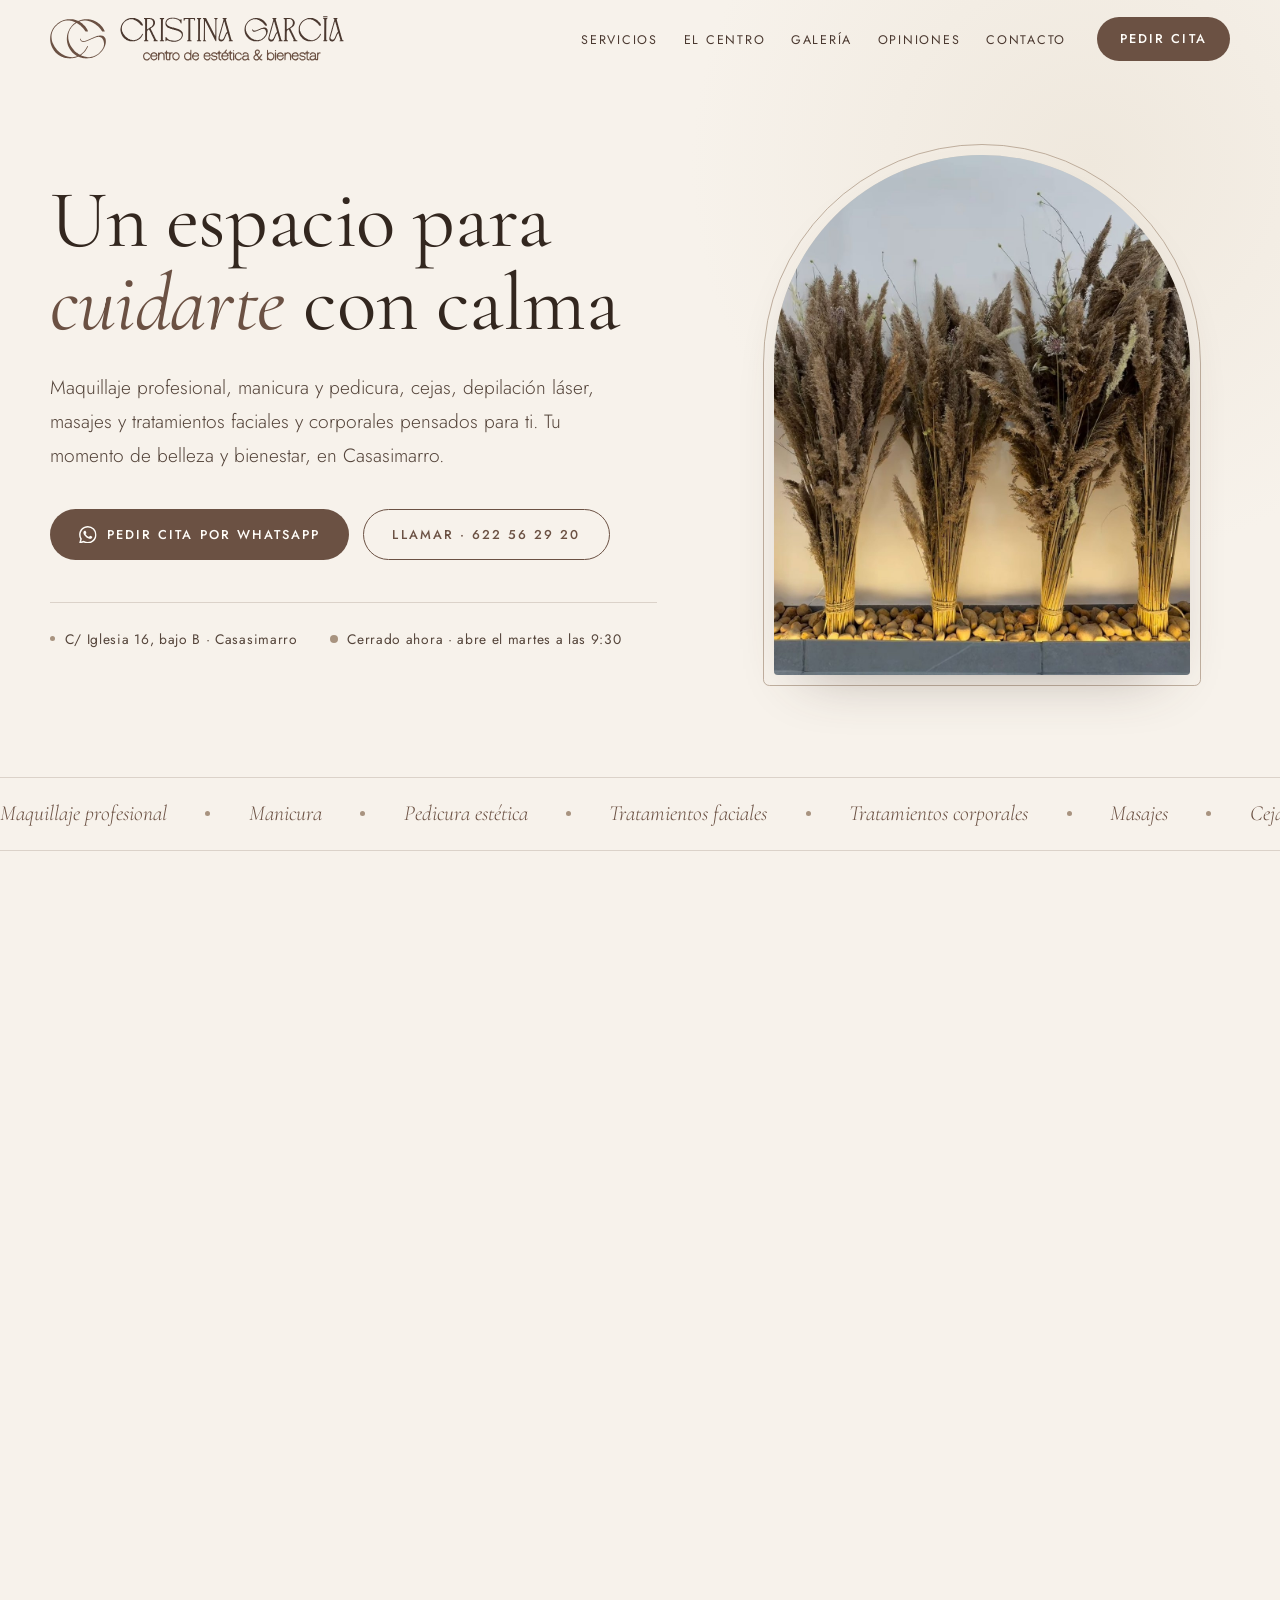
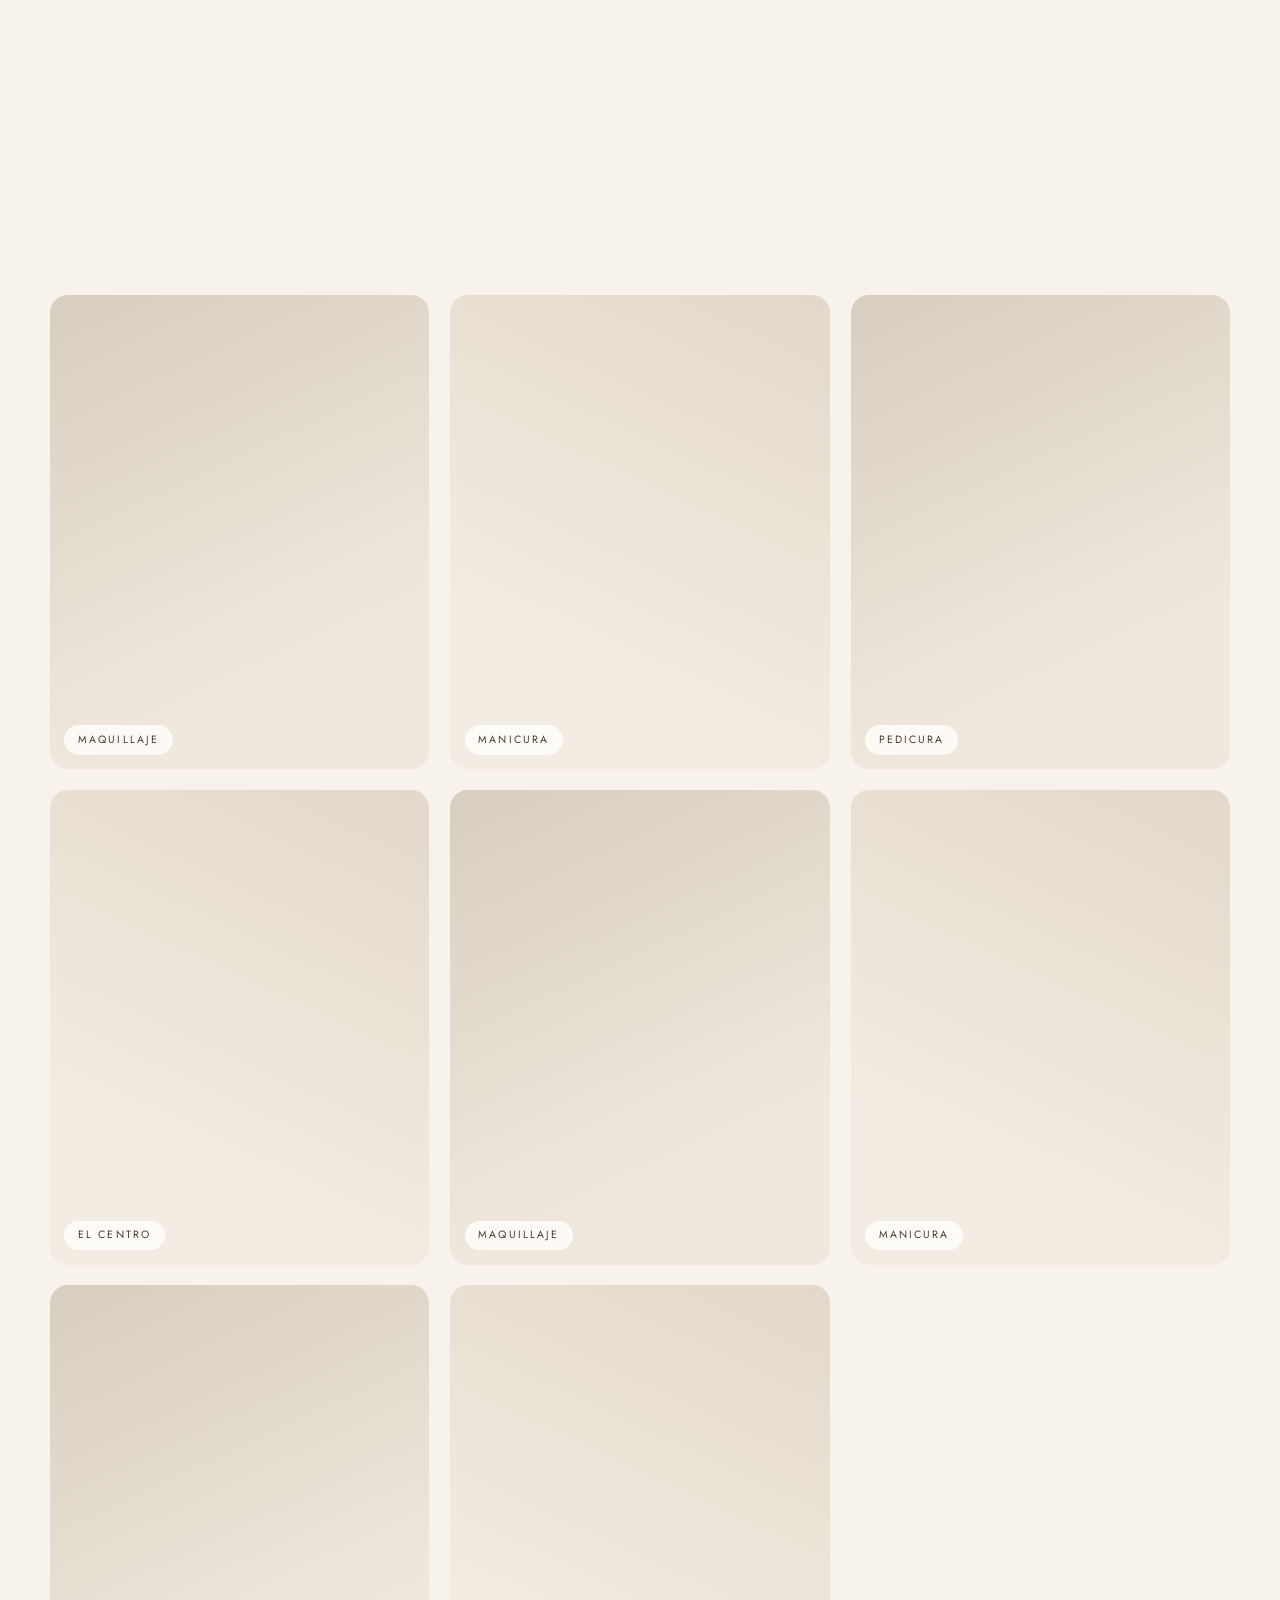
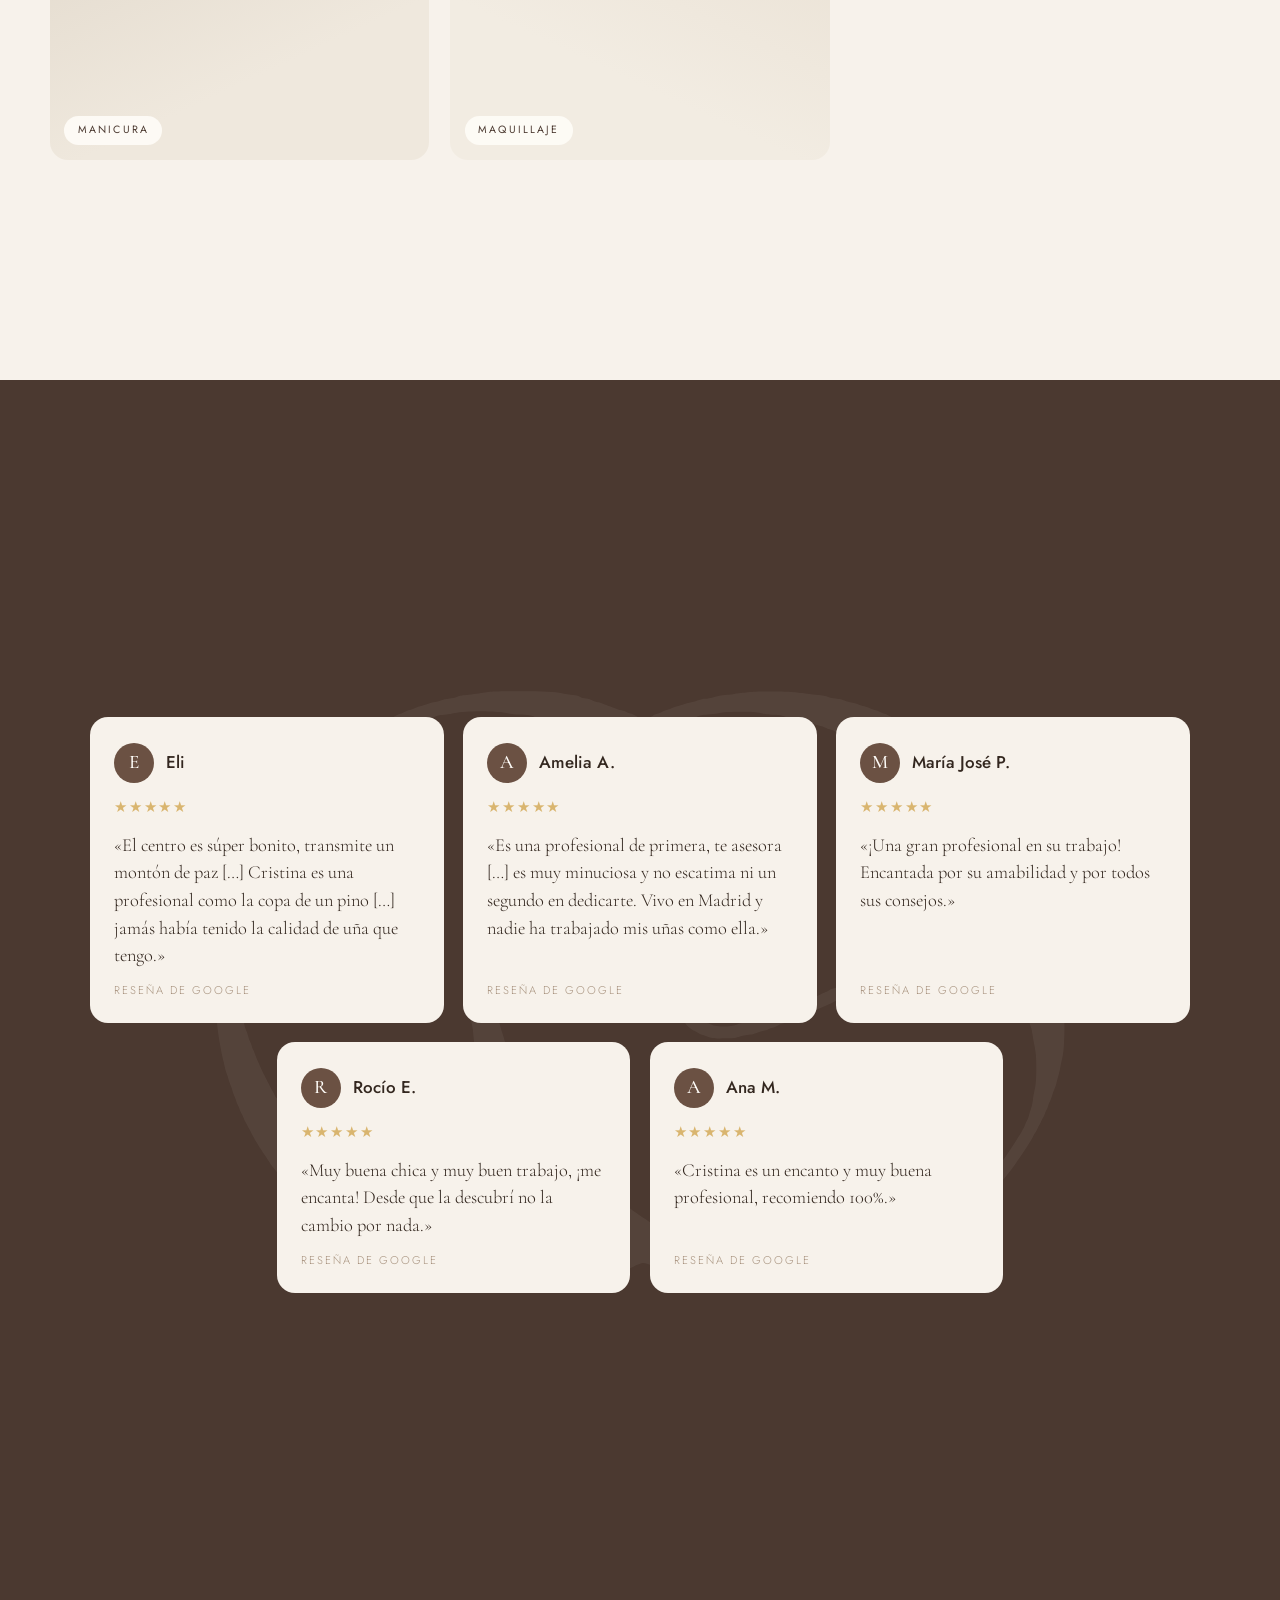
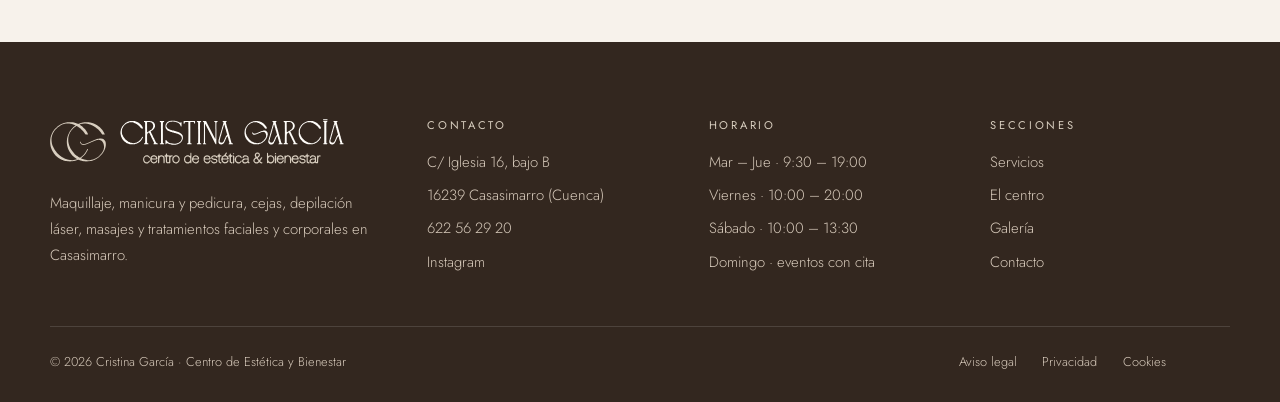
==== commit eb4661f5: "Logotipo oficial de la serigrafía en cabecera, pie y páginas - Monograma, nombre y subtítulo salen t" ====
--- a/index.html
+++ b/index.html
@@ -23,10 +23,10 @@
   <link rel="icon" href="assets/img/favicon.svg" type="image/svg+xml">
   <link rel="apple-touch-icon" href="assets/img/apple-touch-icon.png">
   <link rel="preload" href="assets/fonts/cormorant-garamond.woff2" as="font" type="font/woff2" crossorigin>
-  <link rel="stylesheet" href="assets/css/estilos.css?v=20261117c">
+  <link rel="stylesheet" href="assets/css/estilos.css?v=20261117d">
 
   <!-- Activa las animaciones de entrada y quita las fotos que falten (en archivo aparte por la política de seguridad) -->
-  <script src="assets/js/inicio.js?v=20261117c"></script>
+  <script src="assets/js/inicio.js?v=20261117d"></script>
 
   <script type="application/ld+json">
   {
@@ -57,7 +57,6 @@
   <!-- Símbolos SVG reutilizables -->
   <svg class="simbolos" width="0" height="0" aria-hidden="true" focusable="false">
     <defs>
-      <symbol id="monograma" viewBox="205 391 1327 808"><path fill-rule="evenodd" d="M579.5,1194.0C570.7,1193.5 560.4,1192.6 556.5,1192.0C552.6,1191.5 543.2,1190.1 535.5,1189.0C527.8,1187.9 519.0,1186.5 516.0,1185.9C494.6,1181.7 445.9,1163.2 422.5,1150.4C390.0,1132.7 371.6,1120.3 350.5,1102.1C326.1,1081.1 328.0,1083.0 301.7,1053.0C289.4,1038.9 267.2,1006.6 260.6,993.0C258.3,988.3 253.2,978.6 249.3,971.5C245.4,964.4 241.7,956.5 241.0,954.0C240.3,951.6 238.1,946.1 235.9,941.8C233.8,937.5 230.5,928.5 228.6,921.8C226.8,915.0 224.1,905.5 222.7,900.5C220.5,892.6 216.7,874.5 212.4,851.5C210.4,840.5 209.1,800.0 210.0,775.0C211.5,733.6 220.0,691.1 234.0,655.0C236.7,648.1 239.2,641.1 239.6,639.5C242.4,628.3 272.9,576.1 287.4,557.9C290.8,553.7 296.1,546.9 299.3,542.7C314.8,522.6 362.4,479.9 384.0,466.7C387.6,464.5 394.3,460.1 399.0,457.0C412.9,447.7 443.5,431.5 453.6,428.2C456.8,427.1 462.6,424.8 466.5,423.1C470.4,421.3 480.0,418.1 488.0,415.9C496.0,413.8 506.2,410.9 510.7,409.6C515.2,408.2 526.4,405.9 535.7,404.5C544.9,403.1 556.1,401.2 560.5,400.3C573.1,397.7 654.3,397.7 668.5,400.4C686.2,403.7 707.3,408.7 714.2,411.3C717.8,412.7 724.4,414.8 728.7,416.0C733.0,417.2 740.8,420.1 746.0,422.5C751.2,424.8 758.0,427.5 761.0,428.4C767.3,430.2 799.3,446.1 812.0,453.7C816.7,456.5 823.5,460.4 827.1,462.4C830.7,464.3 835.9,467.9 838.6,470.3C859.9,489.1 871.7,493.5 879.7,485.9C884.5,481.3 904.8,466.5 914.1,460.8C917.9,458.4 924.5,454.3 928.8,451.6C966.4,427.6 1034.6,404.3 1083.0,399.0C1088.2,398.5 1097.0,397.5 1102.5,396.9C1115.7,395.4 1168.2,396.4 1185.3,398.4C1228.5,403.7 1278.1,419.0 1316.3,438.8C1323.9,442.8 1330.7,446.0 1331.4,446.0C1332.1,446.0 1336.3,448.3 1340.6,451.1C1345.0,453.9 1352.4,458.8 1357.3,461.9C1393.4,485.1 1433.7,522.4 1456.7,554.0C1459.3,557.6 1463.5,563.0 1466.0,566.0C1470.3,571.3 1472.7,575.1 1483.6,594.0C1490.7,606.3 1498.9,622.3 1500.5,627.1C1501.4,629.4 1503.7,634.5 1505.7,638.4C1510.2,647.2 1510.7,653.7 1507.2,657.2C1505.0,659.4 1504.2,659.5 1485.2,659.8C1455.2,660.3 1458.0,662.0 1436.5,629.6C1428.1,616.9 1419.1,604.0 1416.4,600.9C1413.7,597.8 1409.3,592.6 1406.7,589.4C1396.0,576.6 1369.0,548.4 1361.4,542.1C1356.9,538.5 1349.5,532.1 1344.9,527.9C1332.5,516.6 1291.1,489.0 1268.0,476.6C1262.8,473.7 1257.3,470.7 1255.9,469.7C1254.5,468.8 1250.2,466.9 1246.4,465.6C1242.6,464.3 1237.6,462.3 1235.4,461.2C1227.3,457.1 1206.3,449.2 1191.0,444.5C1182.5,441.9 1174.7,439.4 1173.7,438.8C1172.7,438.3 1166.9,437.3 1160.7,436.5C1154.5,435.7 1144.1,434.2 1137.5,433.1C1101.2,426.9 1078.2,427.5 1038.0,435.6C1016.2,440.0 995.0,446.0 984.5,450.7C980.1,452.6 972.5,455.9 967.5,458.0C953.1,464.0 923.1,481.9 906.3,494.4C887.1,508.7 887.0,510.3 904.9,530.3C917.8,544.8 935.2,566.7 938.7,572.9C940.2,575.4 945.6,584.7 950.9,593.5C956.1,602.3 962.5,614.2 965.1,620.0C967.6,625.8 971.4,634.0 973.4,638.2C982.4,657.3 977.2,661.4 945.5,660.1C926.5,659.3 925.2,658.8 919.0,649.1C890.0,604.4 851.5,559.0 842.5,559.0C834.8,559.0 819.6,579.5 799.5,617.0C796.2,623.3 792.7,629.6 791.8,631.0C790.9,632.4 789.5,636.2 788.5,639.5C787.6,642.8 785.6,649.0 784.0,653.2C779.2,665.6 772.0,693.3 770.3,705.3C768.6,718.2 768.2,781.3 769.8,789.0C774.9,812.8 776.0,818.4 776.6,824.0C777.5,833.3 780.3,845.0 784.3,856.0C786.2,861.2 788.3,868.0 789.0,871.0C791.4,881.5 817.0,934.1 825.2,945.5C826.8,947.7 831.6,954.9 835.9,961.5C850.1,983.3 882.6,1022.1 891.7,1028.1C899.7,1033.4 908.8,1026.3 921.7,1004.5C923.4,1001.7 927.5,995.0 931.0,989.5C937.7,978.7 948.9,957.0 951.0,950.6C951.7,948.4 953.8,943.4 955.6,939.3C960.7,928.3 968.7,898.5 970.7,883.5C973.1,865.6 973.0,826.8 970.5,816.0C965.4,793.6 968.7,790.0 992.5,791.2C1004.4,791.8 1007.2,793.4 1012.6,802.3C1015.2,806.7 1018.8,810.9 1022.8,814.1C1027.4,817.8 1029.2,820.0 1030.1,823.1C1032.1,829.6 1042.2,835.1 1058.5,838.5C1083.7,843.7 1125.5,835.0 1131.2,823.3C1133.4,818.8 1145.8,812.5 1164.1,806.5C1167.1,805.5 1172.2,803.4 1175.4,801.8C1178.6,800.1 1185.3,797.3 1190.2,795.4C1195.1,793.5 1202.4,790.4 1206.3,788.4C1210.3,786.4 1216.4,783.7 1220.0,782.4C1223.6,781.0 1230.1,778.2 1234.5,776.0C1244.4,771.1 1275.0,758.1 1288.5,753.0C1294.0,751.0 1301.2,748.0 1304.5,746.5C1313.1,742.6 1343.4,732.4 1350.5,731.0C1353.8,730.4 1360.8,728.5 1366.0,726.9C1384.9,721.2 1414.0,719.4 1438.0,722.5C1474.3,727.1 1500.1,745.1 1516.0,777.0C1526.1,797.3 1527.4,804.8 1527.4,843.0C1527.4,881.2 1524.5,898.9 1513.5,928.5C1510.4,936.8 1506.2,948.0 1504.1,953.5C1502.1,959.0 1497.5,968.7 1493.8,975.0C1490.2,981.3 1485.3,989.9 1483.0,994.0C1468.4,1019.5 1435.6,1061.3 1418.6,1076.0C1415.8,1078.4 1409.0,1084.7 1403.5,1090.0C1392.9,1100.1 1366.8,1120.1 1353.5,1128.4C1349.1,1131.1 1342.8,1135.0 1339.5,1137.0C1328.2,1144.0 1301.5,1156.8 1285.5,1163.0C1276.7,1166.4 1266.1,1170.6 1262.0,1172.2C1257.9,1173.9 1251.8,1175.9 1248.5,1176.7C1245.2,1177.5 1237.8,1179.3 1232.0,1180.7C1206.6,1186.9 1204.8,1187.2 1166.0,1191.2C1147.0,1193.1 1098.3,1191.2 1071.5,1187.5C1037.7,1182.7 974.1,1162.3 954.4,1149.8C952.2,1148.4 946.6,1145.3 941.9,1143.0C931.4,1137.8 916.7,1128.9 908.7,1122.9C905.3,1120.4 899.1,1116.1 895.0,1113.3C890.8,1110.5 886.8,1107.4 886.0,1106.5C882.7,1102.5 876.7,1099.0 873.1,1099.0C867.5,1099.0 867.3,1099.1 844.0,1118.4C830.0,1129.9 769.9,1163.1 757.0,1166.5C753.8,1167.3 747.7,1169.6 743.4,1171.6C730.1,1177.7 696.2,1186.0 674.7,1188.5C667.4,1189.4 655.4,1191.0 648.0,1192.1C632.1,1194.5 603.6,1195.3 579.5,1194.0ZM687.0,1161.0C689.5,1160.5 696.1,1159.4 701.6,1158.5C730.5,1154.0 776.5,1135.7 804.2,1117.8C848.6,1089.1 853.3,1084.4 848.0,1073.6C846.8,1071.0 845.0,1068.5 844.0,1068.0C842.0,1066.9 825.6,1048.5 820.0,1041.0C818.1,1038.4 813.1,1031.9 809.0,1026.6C785.4,995.8 760.7,946.5 749.5,907.5C742.7,884.1 740.8,876.0 739.9,867.7C739.4,862.7 738.3,853.6 737.5,847.5C733.4,817.9 733.2,775.5 737.0,743.5C740.2,715.7 740.4,714.6 745.4,696.2C759.4,644.5 781.2,598.2 809.2,560.8C826.6,537.4 826.2,536.1 794.4,514.0C787.7,509.3 778.5,502.8 773.9,499.6C760.8,490.1 711.2,464.0 696.0,458.6C691.9,457.1 687.1,455.1 685.4,454.1C680.2,451.0 645.6,440.5 630.8,437.5C619.9,435.3 574.1,431.0 561.5,431.0C510.3,431.1 459.6,445.8 415.0,473.4C384.5,492.4 381.2,494.9 345.6,526.9C330.3,540.7 312.0,562.5 297.0,585.0C293.5,590.2 288.5,597.6 286.0,601.5C257.7,643.8 240.0,709.8 244.0,758.3C247.3,798.2 251.2,831.9 253.3,839.5C257.5,854.2 265.7,878.3 268.5,884.0C270.3,887.6 273.8,895.2 276.3,901.0C281.5,912.9 292.7,933.7 301.9,948.5C305.3,954.0 309.6,960.9 311.3,963.7C330.2,994.7 378.5,1046.3 416.0,1075.4C422.9,1080.7 431.0,1087.0 434.0,1089.3C437.0,1091.7 444.0,1096.3 449.5,1099.5C455.0,1102.7 463.8,1108.0 469.0,1111.3C501.6,1132.0 557.0,1152.8 593.7,1158.1C623.6,1162.4 671.9,1163.9 687.0,1161.0ZM1233.8,1154.2C1267.0,1147.4 1283.1,1141.7 1310.2,1127.4C1321.0,1121.7 1330.3,1117.0 1330.7,1117.0C1333.2,1117.0 1363.9,1095.1 1377.6,1083.5C1411.3,1055.3 1437.8,1024.2 1462.0,984.6C1475.9,961.8 1480.9,943.7 1483.0,908.7C1484.7,881.3 1482.8,865.3 1475.1,841.5C1472.9,834.9 1470.9,826.8 1470.5,823.5C1468.6,806.5 1452.5,785.0 1430.7,770.2C1417.7,761.3 1416.3,760.7 1400.1,757.0C1379.4,752.2 1362.0,753.1 1336.5,760.2C1325.8,763.2 1270.6,784.6 1260.9,789.6C1258.2,790.9 1253.2,793.1 1249.8,794.4C1246.3,795.7 1239.9,798.4 1235.5,800.3C1231.1,802.2 1221.9,806.2 1215.0,809.0C1195.6,817.1 1193.5,818.4 1190.8,823.2C1188.0,828.4 1177.6,833.9 1156.5,841.5C1149.3,844.1 1142.4,846.8 1141.0,847.5C1135.2,850.4 1110.0,858.8 1104.0,859.8C1080.2,863.8 1065.5,863.5 1045.5,858.5C1019.4,852.0 1011.3,856.7 1002.2,883.5C994.8,905.2 990.2,917.3 983.5,932.5C979.8,940.8 975.5,950.9 973.8,955.0C965.7,975.7 940.3,1019.6 925.1,1039.5C915.2,1052.4 915.7,1053.3 942.9,1074.4C949.1,1079.2 958.8,1086.0 964.4,1089.5C969.9,1093.0 978.5,1098.5 983.5,1101.6C992.7,1107.5 1016.7,1120.5 1023.0,1122.9C1024.9,1123.7 1031.4,1126.5 1037.4,1129.2C1047.7,1133.9 1066.1,1140.4 1091.0,1148.4C1101.8,1151.8 1107.8,1152.9 1134.0,1156.5C1150.4,1158.8 1150.8,1158.8 1183.0,1158.5C1213.5,1158.3 1213.5,1158.3 1233.8,1154.2Z"/></symbol>
       <symbol id="rama" viewBox="0 0 60 100">
         <path d="M30 96C30 70 28 40 32 8"/>
         <path d="M30 78c-10-2-16-8-18-16 9 0 15 5 18 12"/>
@@ -93,10 +92,10 @@
   <header class="cabecera" id="cabecera">
     <div class="contenedor cabecera__fila">
       <a class="marca" href="#inicio" aria-label="Cristina García, Centro de Estética y Bienestar: ir al inicio">
-        <svg class="monograma" aria-hidden="true"><use href="#monograma"/></svg>
+        <svg class="monograma" width="48" height="34" fill="currentColor" aria-hidden="true" focusable="false"><use href="assets/img/marca.svg?v=20261117d#monograma"/></svg>
         <span class="marca__texto">
-          <span class="marca__nombre"><span class="letra"><span class="oculto-visual">C</span><svg viewBox="417 794 1591 1596" width=".68em" height=".68em" fill="currentColor" aria-hidden="true" focusable="false"><path fill-rule="evenodd" d="M1187.5,2388.3C1173.0,2387.9 1130.3,2385.1 1121.2,2384.0C1117.0,2383.5 1107.7,2382.3 1100.5,2381.5C1055.7,2376.1 1018.5,2368.4 981.5,2356.9C968.8,2352.9 918.5,2334.5 916.5,2333.1C916.0,2332.7 913.2,2331.5 910.5,2330.5C907.8,2329.5 903.0,2327.6 900.0,2326.3C897.0,2324.9 892.9,2323.1 891.0,2322.3C873.4,2314.7 831.4,2293.5 814.2,2283.5C812.2,2282.4 803.6,2277.2 800.5,2275.3C799.4,2274.6 797.6,2273.6 796.5,2273.0C795.4,2272.4 793.3,2271.2 791.8,2270.2C790.3,2269.3 786.0,2266.5 782.1,2264.1C778.2,2261.7 774.7,2259.3 774.4,2258.8C774.1,2258.3 772.8,2257.4 771.7,2256.9C766.9,2254.8 738.8,2235.0 731.0,2228.2C728.9,2226.5 726.8,2225.0 726.3,2225.0C725.8,2225.0 723.9,2223.4 722.0,2221.5C720.1,2219.6 718.2,2218.0 717.7,2218.0C717.1,2218.0 714.3,2215.9 711.4,2213.2C708.5,2210.6 703.0,2205.9 699.3,2202.8C680.7,2187.0 671.8,2178.8 651.9,2159.0C640.1,2147.2 625.3,2131.7 619.1,2124.5C612.9,2117.3 605.4,2108.7 602.4,2105.3C599.4,2101.9 597.0,2098.7 597.0,2098.3C597.0,2097.8 595.2,2095.6 593.0,2093.5C590.8,2091.4 589.0,2089.1 589.0,2088.4C589.0,2087.8 588.3,2086.7 587.4,2085.9C585.6,2084.4 568.0,2061.1 568.0,2060.2C568.0,2059.9 567.0,2058.6 565.9,2057.4C564.7,2056.1 563.2,2054.2 562.6,2053.1C562.0,2052.1 558.8,2047.3 555.5,2042.5C547.5,2030.8 546.1,2028.8 545.3,2027.0C544.9,2026.2 542.7,2022.7 540.3,2019.3C537.9,2015.8 536.0,2012.7 536.0,2012.4C536.0,2012.1 534.5,2009.6 532.7,2006.7C530.9,2003.8 529.1,2000.8 528.7,2000.0C528.3,1999.2 527.2,1997.2 526.2,1995.5C524.4,1992.6 520.1,1984.9 511.4,1968.6C506.7,1960.0 485.3,1916.9 482.7,1911.0C481.9,1909.1 480.1,1905.0 478.7,1902.0C477.4,1899.0 475.9,1895.4 475.5,1894.0C475.1,1892.6 473.6,1889.1 472.2,1886.1C451.4,1840.2 426.7,1735.8 420.4,1667.0C416.9,1628.2 417.5,1545.9 421.5,1506.0C426.4,1458.6 437.7,1399.2 449.5,1359.5C456.6,1335.6 472.8,1290.7 481.0,1272.3C491.8,1248.2 507.2,1217.9 518.1,1199.5C519.1,1197.8 521.8,1193.2 524.2,1189.2C529.7,1179.8 529.5,1180.1 536.0,1169.7C539.0,1164.8 542.0,1160.1 542.5,1159.2C543.1,1158.2 546.7,1152.8 550.5,1147.2C554.4,1141.5 558.0,1136.1 558.5,1135.2C559.0,1134.3 561.3,1131.2 563.5,1128.3C565.7,1125.4 569.5,1120.3 572.0,1117.0C615.9,1057.9 684.6,990.7 745.4,947.4C750.9,943.5 768.2,931.5 769.9,930.5C770.8,930.0 773.1,928.3 775.1,926.8C777.1,925.2 779.1,924.0 779.5,924.0C779.8,924.0 781.6,922.9 783.4,921.5C785.2,920.1 787.0,919.0 787.5,919.0C787.9,919.0 789.9,917.7 792.0,916.0C794.1,914.4 796.0,913.0 796.3,913.0C796.6,913.0 801.2,910.3 806.5,907.0C811.8,903.7 816.4,901.0 816.7,901.0C817.0,901.0 818.8,899.9 820.6,898.5C822.4,897.1 824.1,896.0 824.4,896.0C824.7,896.0 827.3,894.6 830.1,892.9C863.9,873.0 912.4,851.5 958.0,836.0C1012.5,817.6 1097.0,800.6 1157.5,795.9C1178.2,794.3 1277.9,794.2 1298.0,795.9C1349.6,800.0 1407.4,813.1 1463.0,833.3C1468.2,835.2 1477.5,838.6 1483.5,840.8C1489.5,843.0 1498.5,846.4 1503.5,848.5C1508.5,850.5 1517.5,854.2 1523.5,856.7C1541.8,864.2 1547.0,866.5 1571.5,878.6C1582.0,883.8 1592.3,889.1 1594.5,890.3C1596.7,891.6 1601.0,894.0 1604.0,895.7C1610.6,899.3 1614.3,901.4 1623.3,906.6C1629.9,910.3 1632.0,911.6 1639.2,916.0C1641.0,917.1 1644.2,919.0 1646.4,920.2C1652.0,923.5 1652.5,923.8 1663.8,931.5C1669.5,935.4 1674.9,939.0 1675.8,939.5C1676.7,940.0 1679.8,942.3 1682.6,944.5C1685.5,946.7 1691.3,951.1 1695.7,954.3C1700.0,957.5 1704.8,961.1 1706.5,962.3C1708.2,963.5 1711.8,966.4 1714.7,968.7C1717.5,971.1 1720.1,973.0 1720.5,973.0C1720.9,973.0 1725.0,976.4 1729.5,980.5C1734.1,984.6 1738.2,988.0 1738.6,988.0C1740.6,988.1 1794.0,1040.5 1794.0,1042.4C1794.0,1042.8 1798.5,1048.0 1803.9,1053.8C1815.2,1066.1 1835.1,1089.4 1844.7,1102.0C1846.2,1103.9 1849.2,1107.7 1851.5,1110.4C1853.7,1113.2 1856.0,1116.1 1856.5,1117.1C1857.0,1118.0 1859.5,1121.6 1862.0,1125.0C1864.5,1128.5 1867.2,1132.3 1868.0,1133.6C1868.8,1134.9 1871.4,1138.6 1873.8,1142.0C1876.1,1145.3 1878.0,1148.3 1878.0,1148.6C1878.0,1148.9 1879.0,1150.6 1880.2,1152.3C1882.7,1155.8 1883.4,1156.9 1886.8,1162.6C1888.0,1164.8 1889.6,1167.4 1890.3,1168.4C1894.8,1175.5 1898.0,1181.0 1898.0,1181.6C1898.0,1182.0 1898.6,1183.1 1899.4,1183.9C1900.1,1184.8 1902.2,1188.2 1904.0,1191.5C1905.8,1194.8 1908.8,1200.2 1910.7,1203.5C1914.3,1209.9 1932.0,1245.5 1932.0,1246.4C1932.0,1246.7 1933.1,1249.3 1934.4,1252.2C1939.2,1262.8 1940.4,1265.7 1944.0,1274.5L1947.6,1283.5L1899.5,1302.8C1843.3,1325.3 1849.4,1323.5 1846.8,1318.5C1845.6,1316.3 1842.0,1310.0 1838.8,1304.4C1835.6,1298.9 1833.0,1294.1 1833.0,1293.7C1833.0,1291.6 1810.7,1257.5 1798.1,1240.1C1753.7,1179.3 1721.8,1143.3 1678.5,1105.4C1676.8,1104.0 1674.4,1101.8 1673.0,1100.6C1671.6,1099.4 1666.9,1095.2 1662.5,1091.3C1654.4,1084.2 1652.9,1082.9 1636.0,1066.6C1627.5,1058.5 1622.8,1054.2 1614.0,1046.6C1612.6,1045.4 1609.7,1043.1 1607.5,1041.5C1605.3,1039.8 1602.9,1037.9 1602.1,1037.2C1601.4,1036.5 1598.2,1034.2 1595.1,1032.0C1592.0,1029.8 1585.5,1025.1 1580.5,1021.5C1575.5,1018.0 1566.8,1011.8 1561.0,1007.8C1555.2,1003.9 1550.3,1000.4 1550.0,1000.0C1549.3,999.1 1525.2,983.9 1511.5,975.8C1501.4,969.9 1494.5,966.1 1470.0,953.2C1440.5,937.7 1408.8,922.8 1379.5,910.8C1376.8,909.7 1372.9,908.1 1371.0,907.3C1369.1,906.4 1366.4,905.4 1365.0,905.0C1363.6,904.5 1360.0,903.2 1357.0,902.0C1331.7,892.2 1287.8,879.6 1261.0,874.6C1203.4,863.8 1119.6,858.5 1075.5,862.9C1027.7,867.6 998.4,873.7 955.0,887.5C948.7,889.5 942.4,891.5 941.0,892.0C939.6,892.4 937.4,893.2 936.0,893.8C934.6,894.4 929.2,896.5 924.0,898.4C913.3,902.3 895.8,909.5 892.0,911.5C890.6,912.3 884.1,915.5 877.5,918.6C870.9,921.8 861.7,926.6 857.1,929.2C852.5,931.8 848.5,934.0 848.3,934.0C848.1,934.0 845.9,935.4 843.5,937.0C841.1,938.7 838.8,940.0 838.4,940.0C837.6,940.0 835.7,941.2 816.0,953.5C797.2,965.3 786.8,972.2 776.3,979.7C764.9,987.8 741.1,1006.5 739.0,1009.0C738.2,1010.0 732.5,1015.0 726.5,1020.0C692.2,1048.7 660.6,1080.2 637.5,1108.5C622.1,1127.3 596.0,1162.0 596.0,1163.6C596.0,1163.9 593.8,1167.3 591.0,1171.1C588.2,1174.9 586.0,1178.2 586.0,1178.6C586.0,1178.9 584.0,1182.0 581.5,1185.4C579.0,1188.9 577.0,1192.0 577.0,1192.4C577.0,1192.7 575.4,1195.2 573.5,1197.9C571.6,1200.5 570.0,1203.1 570.0,1203.5C570.0,1203.9 569.2,1205.4 568.1,1206.8C566.3,1209.4 564.0,1213.2 559.4,1221.5C558.2,1223.7 555.8,1228.0 554.1,1231.0C501.7,1324.9 479.6,1428.1 488.5,1537.5C497.1,1642.9 505.8,1689.9 526.5,1743.0C527.3,1744.9 529.5,1750.8 531.5,1756.0C537.2,1770.7 555.0,1809.8 564.0,1827.5C568.6,1836.3 573.1,1845.2 574.2,1847.3C575.3,1849.5 577.8,1854.0 579.9,1857.3C581.9,1860.7 583.9,1864.2 584.2,1865.1C584.6,1866.0 587.8,1871.6 591.4,1877.5C595.0,1883.4 598.0,1888.5 598.0,1888.8C598.0,1890.9 640.3,1954.9 643.4,1957.5C644.0,1958.0 647.4,1962.3 650.8,1967.0C654.2,1971.7 659.6,1978.7 662.8,1982.7C665.9,1986.6 670.7,1992.6 673.4,1996.0C676.0,1999.4 679.2,2003.1 680.4,2004.4C681.5,2005.6 684.5,2009.0 687.0,2012.0C691.8,2017.6 697.9,2024.5 702.0,2029.0C703.4,2030.5 707.9,2035.5 712.0,2040.1C721.5,2050.7 762.7,2092.0 774.4,2102.5C784.2,2111.4 785.3,2112.3 793.6,2119.5C796.8,2122.2 801.2,2126.1 803.5,2128.0C805.7,2130.0 809.1,2132.9 811.0,2134.4C812.9,2136.0 816.3,2138.7 818.5,2140.5C846.6,2163.9 906.5,2205.3 931.0,2218.4C932.9,2219.4 935.6,2221.0 937.0,2222.0C938.4,2222.9 941.8,2225.0 944.5,2226.5C947.2,2228.0 953.5,2231.5 958.5,2234.3C972.3,2242.0 984.6,2248.2 1006.5,2258.4C1039.8,2274.0 1064.6,2283.7 1095.0,2293.0C1100.8,2294.7 1106.6,2296.6 1108.0,2297.0C1178.0,2320.8 1304.6,2330.9 1384.6,2319.0C1417.0,2314.2 1449.3,2306.0 1483.5,2293.8C1511.9,2283.7 1514.6,2282.7 1520.7,2279.9C1524.1,2278.3 1529.3,2276.1 1532.2,2274.9C1540.1,2271.8 1571.0,2256.3 1582.8,2249.5C1588.5,2246.2 1593.9,2243.1 1594.8,2242.5C1601.4,2238.7 1615.0,2230.0 1629.8,2220.1C1639.4,2213.7 1648.2,2207.8 1649.5,2207.0C1654.3,2203.9 1660.5,2199.3 1667.7,2193.5C1671.8,2190.2 1675.9,2187.1 1676.8,2186.5C1690.0,2178.6 1772.3,2099.4 1789.3,2078.3C1792.2,2074.7 1798.7,2066.8 1803.9,2060.7C1809.0,2054.6 1814.0,2048.4 1814.9,2047.0C1815.8,2045.6 1818.4,2042.0 1820.8,2039.0C1827.8,2029.9 1835.0,2020.1 1835.0,2019.4C1835.0,2019.1 1836.2,2017.1 1837.8,2015.1C1839.3,2013.1 1841.0,2010.6 1841.7,2009.5C1842.4,2008.4 1847.0,2001.1 1852.0,1993.2C1857.0,1985.4 1862.0,1977.4 1863.0,1975.5C1866.2,1969.8 1868.9,1965.2 1871.2,1961.2C1906.4,1900.9 1935.3,1814.8 1945.1,1741.5C1945.7,1736.5 1946.6,1732.0 1946.9,1731.4C1947.7,1730.0 2008.0,1743.0 2008.0,1744.6C2008.0,1746.9 1997.8,1781.6 1993.4,1794.4C1990.9,1801.6 1987.7,1810.9 1986.4,1815.0C1985.0,1819.1 1983.5,1822.9 1983.1,1823.5C1982.6,1824.0 1980.4,1829.7 1978.0,1836.0C1975.6,1842.3 1973.4,1848.0 1973.0,1848.5C1972.6,1849.0 1971.3,1852.0 1970.2,1855.0C1969.1,1858.0 1967.5,1861.8 1966.6,1863.5C1965.7,1865.2 1965.0,1866.8 1965.0,1867.2C1965.0,1867.6 1963.8,1870.5 1962.4,1873.7C1960.9,1876.9 1958.7,1881.9 1957.4,1884.8C1956.1,1887.7 1955.0,1890.3 1955.0,1890.6C1955.0,1891.1 1952.6,1896.6 1947.5,1907.5C1946.3,1910.2 1944.3,1914.5 1943.2,1917.0C1939.2,1926.0 1932.7,1939.6 1929.7,1945.5C1928.1,1948.8 1926.1,1952.8 1925.3,1954.5C1923.6,1958.0 1923.9,1957.5 1917.0,1970.4C1911.2,1981.5 1909.8,1983.9 1904.9,1992.3C1903.0,1995.5 1900.4,2000.1 1899.0,2002.5C1896.8,2006.4 1890.4,2016.6 1885.8,2023.8C1884.8,2025.3 1883.7,2027.2 1883.3,2028.0C1882.8,2028.8 1878.9,2034.8 1874.5,2041.4C1870.1,2047.9 1866.0,2054.1 1865.4,2055.1C1864.8,2056.2 1863.3,2058.1 1862.1,2059.4C1861.0,2060.6 1860.0,2062.1 1860.0,2062.6C1860.0,2063.2 1858.9,2064.7 1857.5,2066.0C1856.1,2067.3 1855.0,2068.8 1855.0,2069.3C1855.0,2069.8 1853.5,2072.0 1851.8,2074.1C1850.0,2076.2 1846.9,2080.0 1845.0,2082.5C1836.2,2094.1 1820.0,2112.5 1802.8,2130.9C1772.7,2162.9 1763.9,2171.7 1750.0,2184.2C1731.7,2200.6 1698.7,2227.1 1680.0,2240.4C1678.1,2241.8 1674.7,2244.3 1672.5,2245.9C1670.3,2247.6 1667.6,2249.4 1666.5,2249.9C1665.3,2250.4 1663.8,2251.5 1663.1,2252.4C1662.4,2253.3 1661.2,2254.0 1660.5,2254.0C1659.8,2254.0 1658.6,2254.7 1657.9,2255.6C1657.2,2256.5 1655.7,2257.6 1654.5,2258.1C1653.4,2258.6 1649.1,2261.3 1645.0,2264.0C1640.9,2266.7 1636.6,2269.5 1635.5,2270.0C1634.4,2270.6 1632.2,2271.9 1630.5,2273.0C1628.8,2274.1 1626.8,2275.3 1626.0,2275.7C1625.2,2276.0 1622.2,2277.7 1619.5,2279.5C1616.8,2281.2 1612.9,2283.4 1611.0,2284.3C1609.1,2285.3 1606.1,2286.9 1604.4,2287.9C1588.8,2297.2 1548.2,2317.3 1527.5,2326.0C1522.0,2328.3 1516.2,2330.8 1514.5,2331.5C1471.3,2350.8 1395.3,2370.7 1337.5,2377.9C1333.1,2378.5 1318.9,2380.3 1306.0,2381.9C1255.0,2388.4 1232.6,2389.6 1187.5,2388.3Z"/></svg></span>ristina <span class="letra"><span class="oculto-visual">G</span><svg viewBox="732 395 796 798" width=".68em" height=".68em" fill="currentColor" aria-hidden="true" focusable="false"><path fill-rule="evenodd" d="M1108.0,1190.9C1057.0,1188.3 984.5,1168.9 954.4,1149.8C952.2,1148.4 946.6,1145.3 941.9,1143.0C931.4,1137.8 916.7,1128.9 908.7,1122.9C905.3,1120.4 899.1,1116.1 895.0,1113.3C890.9,1110.5 886.4,1107.0 885.0,1105.6C883.7,1104.1 881.0,1101.9 879.0,1100.7C870.0,1095.3 850.0,1077.6 847.9,1073.3C846.8,1070.9 845.0,1068.5 844.0,1068.0C842.0,1066.9 825.6,1048.5 820.0,1041.0C818.1,1038.4 813.1,1031.9 809.0,1026.6C785.4,995.8 760.7,946.5 749.5,907.5C742.7,884.1 740.8,876.0 739.9,867.7C739.4,862.7 738.3,853.6 737.5,847.5C732.5,810.7 733.3,768.0 739.9,719.5C745.9,675.8 777.7,602.8 809.3,560.6C814.2,554.1 818.9,547.1 819.8,545.1C822.2,540.0 870.3,490.4 873.8,489.5C875.3,489.2 878.1,487.4 880.0,485.6C884.6,481.2 905.2,466.3 914.1,460.8C917.9,458.4 924.5,454.3 928.8,451.6C966.4,427.6 1034.6,404.3 1083.0,399.0C1088.2,398.5 1097.0,397.5 1102.5,396.9C1115.7,395.4 1168.2,396.4 1185.3,398.4C1228.5,403.7 1278.1,419.0 1316.3,438.8C1323.9,442.8 1330.7,446.0 1331.4,446.0C1332.1,446.0 1336.3,448.3 1340.6,451.1C1345.0,453.9 1352.4,458.8 1357.3,461.9C1393.4,485.1 1433.7,522.4 1456.7,554.0C1459.3,557.6 1463.5,563.0 1466.0,566.0C1470.3,571.3 1472.7,575.1 1483.6,594.0C1490.7,606.3 1498.9,622.3 1500.5,627.1C1501.4,629.4 1503.7,634.5 1505.7,638.4C1514.8,656.2 1511.8,659.4 1485.2,659.8C1455.2,660.3 1458.0,662.0 1436.5,629.6C1428.1,616.9 1419.1,604.0 1416.4,600.9C1413.7,597.8 1409.3,592.6 1406.7,589.4C1396.0,576.6 1369.0,548.4 1361.4,542.1C1356.9,538.5 1349.5,532.1 1344.9,527.9C1332.5,516.6 1291.1,489.0 1268.0,476.6C1262.8,473.7 1257.3,470.7 1255.9,469.7C1254.5,468.8 1250.2,466.9 1246.4,465.6C1242.6,464.3 1237.6,462.3 1235.4,461.2C1227.3,457.1 1206.3,449.2 1191.0,444.5C1182.5,441.9 1174.7,439.4 1173.7,438.8C1172.7,438.3 1166.9,437.3 1160.7,436.5C1154.5,435.7 1144.1,434.2 1137.5,433.1C1101.2,426.9 1078.2,427.5 1038.0,435.6C1016.2,440.0 995.0,446.0 984.5,450.7C980.1,452.6 972.5,455.9 967.5,458.0C953.3,463.9 923.6,481.6 906.6,494.2C901.1,498.2 896.4,501.4 896.0,501.3C895.6,501.2 887.6,509.1 878.1,518.9C868.7,528.7 853.8,544.1 844.9,553.1C824.6,573.7 816.9,584.6 799.5,617.0C796.2,623.3 792.7,629.6 791.8,631.0C790.9,632.4 789.5,636.2 788.5,639.5C787.6,642.8 785.6,649.0 784.0,653.2C779.2,665.6 772.0,693.3 770.3,705.3C768.6,718.2 768.2,781.3 769.8,789.0C774.9,812.8 776.0,818.4 776.6,824.0C777.5,833.3 780.3,845.0 784.3,856.0C786.2,861.2 788.3,868.0 789.0,871.0C791.4,881.5 816.9,934.0 825.2,945.5C826.8,947.7 832.1,955.6 837.0,963.0C852.7,986.9 883.5,1023.0 893.5,1029.3C896.9,1031.4 912.2,1046.1 924.8,1059.3C930.3,1065.1 953.1,1082.5 964.5,1089.6C970.0,1093.0 978.5,1098.5 983.5,1101.6C992.7,1107.5 1016.7,1120.5 1023.0,1122.9C1024.9,1123.7 1031.4,1126.5 1037.4,1129.2C1047.7,1133.9 1066.1,1140.4 1091.0,1148.4C1097.3,1150.4 1107.2,1152.7 1113.0,1153.5C1118.8,1154.4 1128.5,1155.8 1134.5,1156.8C1158.6,1160.5 1209.9,1159.2 1233.8,1154.2C1267.2,1147.3 1283.2,1141.6 1310.2,1127.4C1321.0,1121.7 1330.3,1117.0 1330.7,1117.0C1333.2,1117.0 1363.9,1095.1 1377.6,1083.5C1411.3,1055.3 1437.8,1024.2 1462.0,984.6C1485.4,946.3 1490.6,889.3 1475.1,841.5C1472.9,834.9 1470.9,826.8 1470.5,823.5C1469.3,813.2 1459.7,795.8 1449.6,785.7C1401.5,737.6 1347.9,744.6 1201.4,817.9C1107.8,864.8 1088.2,870.3 1052.8,859.6C1038.3,855.2 1032.3,855.0 1019.1,858.6C986.1,867.7 971.0,854.0 971.0,815.0C971.0,800.3 977.3,793.0 989.9,793.0C1001.0,793.0 1008.7,798.1 1022.9,814.9C1037.2,831.9 1042.5,835.7 1054.5,837.9C1079.9,842.6 1109.3,834.2 1170.7,804.9C1294.8,745.7 1366.1,720.0 1406.9,720.0C1462.2,720.0 1496.5,737.9 1516.0,777.0C1526.1,797.3 1527.4,804.8 1527.4,843.0C1527.4,881.2 1524.5,898.9 1513.5,928.5C1510.4,936.8 1506.2,948.0 1504.1,953.5C1502.1,959.0 1497.5,968.7 1493.8,975.0C1490.2,981.3 1485.3,989.9 1483.0,994.0C1468.4,1019.5 1435.6,1061.3 1418.6,1076.0C1415.8,1078.4 1409.0,1084.7 1403.5,1090.0C1392.9,1100.1 1366.8,1120.1 1353.5,1128.4C1349.1,1131.1 1342.8,1135.0 1339.5,1137.0C1328.2,1144.0 1301.5,1156.8 1285.5,1163.0C1276.7,1166.4 1266.1,1170.6 1262.0,1172.2C1257.9,1173.9 1251.8,1175.9 1248.5,1176.7C1245.2,1177.5 1237.8,1179.3 1232.0,1180.7C1206.8,1186.9 1205.4,1187.1 1167.5,1191.0C1157.2,1192.1 1129.3,1192.0 1108.0,1190.9Z"/></svg></span>arcía</span>
-          <span class="marca__sub">Centro de Estética &amp; Bienestar</span>
+          <svg class="marca__nombre" width="190" height="22" fill="currentColor" aria-hidden="true" focusable="false"><use href="assets/img/marca.svg?v=20261117d#nombre"/></svg>
+          <svg class="marca__sub" width="152" height="10" fill="currentColor" aria-hidden="true" focusable="false"><use href="assets/img/marca.svg?v=20261117d#subtitulo"/></svg>
         </span>
       </a>
 
@@ -140,7 +139,7 @@
 
         <div class="hero__figura">
           <div class="arco">
-            <svg class="arco__marca monograma" aria-hidden="true"><use href="#monograma"/></svg>
+            <svg class="arco__marca monograma" aria-hidden="true"><use href="assets/img/marca.svg?v=20261117d#monograma"/></svg>
             <!-- Foto de portada: fotograma del reel de inauguración (1056x1320, 4:5) -->
             <img src="assets/img/hero.jpg" alt="Ramos de pampa iluminados sobre cantos rodados en el centro de estética" width="1056" height="1320" fetchpriority="high" data-quitar-si-falla>
           </div>
@@ -286,7 +285,7 @@
       <div class="contenedor sobre__rejilla">
         <div class="sobre__figura revelar">
           <div class="arco">
-            <svg class="arco__marca monograma" aria-hidden="true"><use href="#monograma"/></svg>
+            <svg class="arco__marca monograma" aria-hidden="true"><use href="assets/img/marca.svg?v=20261117d#monograma"/></svg>
             <!-- Foto del centro (de su ficha de Google Maps, 960x1200). Si Cristina da una foto suya, sustituir assets/img/cristina.jpg y cambiar el alt -->
             <img src="assets/img/cristina.jpg" alt="Puesto de manicura del centro, con el logotipo de Cristina García en la pared" width="960" height="1200" loading="lazy" data-quitar-si-falla>
           </div>
@@ -348,7 +347,7 @@
             <figcaption>Pedicura</figcaption>
           </figure>
           <figure class="galeria__item" data-categoria="centro">
-            <img src="assets/img/galeria/centro-01.jpg" alt="Recepción del centro con mostrador de madera, sofá y lamas al fondo" width="960" height="1200" loading="lazy" decoding="async">
+            <img src="assets/img/galeria/centro-03.jpg" alt="Cabina de tratamientos con camilla y toallas con el logotipo" width="960" height="1200" loading="lazy" decoding="async">
             <figcaption>El centro</figcaption>
           </figure>
           <figure class="galeria__item" data-categoria="maquillaje">
@@ -412,7 +411,7 @@
             <figcaption>Maquillaje</figcaption>
           </figure>
           <figure class="galeria__item" data-categoria="centro">
-            <img src="assets/img/galeria/centro-03.jpg" alt="Cabina de tratamientos con camilla y toallas con el logotipo" width="960" height="1200" loading="lazy" decoding="async">
+            <img src="assets/img/galeria/centro-01.jpg" alt="Recepción del centro con mostrador de madera, sofá y lamas al fondo" width="960" height="1200" loading="lazy" decoding="async">
             <figcaption>El centro</figcaption>
           </figure>
           <figure class="galeria__item" data-categoria="manicura">
@@ -688,7 +687,7 @@
 
     <!-- ===================== OPINIONES ===================== -->
     <section class="seccion opiniones" id="opiniones">
-      <svg class="opiniones__marca monograma" aria-hidden="true"><use href="#monograma"/></svg>
+      <svg class="opiniones__marca monograma" aria-hidden="true"><use href="assets/img/marca.svg?v=20261117d#monograma"/></svg>
       <div class="contenedor opiniones__contenido revelar">
         <p class="sobretitulo">Opiniones</p>
         <h2>Lo que dicen <em>mis clientas</em></h2>
@@ -852,11 +851,11 @@
     <div class="contenedor">
       <div class="pie__rejilla">
         <div>
-          <a class="marca" href="#inicio" aria-label="Volver al inicio">
-            <svg class="monograma" aria-hidden="true"><use href="#monograma"/></svg>
+          <a class="marca" href="#inicio" aria-label="Cristina García, Centro de Estética y Bienestar: volver al inicio">
+            <svg class="monograma" width="48" height="34" fill="currentColor" aria-hidden="true" focusable="false"><use href="assets/img/marca.svg?v=20261117d#monograma"/></svg>
             <span class="marca__texto">
-              <span class="marca__nombre"><span class="letra"><span class="oculto-visual">C</span><svg viewBox="417 794 1591 1596" width=".68em" height=".68em" fill="currentColor" aria-hidden="true" focusable="false"><path fill-rule="evenodd" d="M1187.5,2388.3C1173.0,2387.9 1130.3,2385.1 1121.2,2384.0C1117.0,2383.5 1107.7,2382.3 1100.5,2381.5C1055.7,2376.1 1018.5,2368.4 981.5,2356.9C968.8,2352.9 918.5,2334.5 916.5,2333.1C916.0,2332.7 913.2,2331.5 910.5,2330.5C907.8,2329.5 903.0,2327.6 900.0,2326.3C897.0,2324.9 892.9,2323.1 891.0,2322.3C873.4,2314.7 831.4,2293.5 814.2,2283.5C812.2,2282.4 803.6,2277.2 800.5,2275.3C799.4,2274.6 797.6,2273.6 796.5,2273.0C795.4,2272.4 793.3,2271.2 791.8,2270.2C790.3,2269.3 786.0,2266.5 782.1,2264.1C778.2,2261.7 774.7,2259.3 774.4,2258.8C774.1,2258.3 772.8,2257.4 771.7,2256.9C766.9,2254.8 738.8,2235.0 731.0,2228.2C728.9,2226.5 726.8,2225.0 726.3,2225.0C725.8,2225.0 723.9,2223.4 722.0,2221.5C720.1,2219.6 718.2,2218.0 717.7,2218.0C717.1,2218.0 714.3,2215.9 711.4,2213.2C708.5,2210.6 703.0,2205.9 699.3,2202.8C680.7,2187.0 671.8,2178.8 651.9,2159.0C640.1,2147.2 625.3,2131.7 619.1,2124.5C612.9,2117.3 605.4,2108.7 602.4,2105.3C599.4,2101.9 597.0,2098.7 597.0,2098.3C597.0,2097.8 595.2,2095.6 593.0,2093.5C590.8,2091.4 589.0,2089.1 589.0,2088.4C589.0,2087.8 588.3,2086.7 587.4,2085.9C585.6,2084.4 568.0,2061.1 568.0,2060.2C568.0,2059.9 567.0,2058.6 565.9,2057.4C564.7,2056.1 563.2,2054.2 562.6,2053.1C562.0,2052.1 558.8,2047.3 555.5,2042.5C547.5,2030.8 546.1,2028.8 545.3,2027.0C544.9,2026.2 542.7,2022.7 540.3,2019.3C537.9,2015.8 536.0,2012.7 536.0,2012.4C536.0,2012.1 534.5,2009.6 532.7,2006.7C530.9,2003.8 529.1,2000.8 528.7,2000.0C528.3,1999.2 527.2,1997.2 526.2,1995.5C524.4,1992.6 520.1,1984.9 511.4,1968.6C506.7,1960.0 485.3,1916.9 482.7,1911.0C481.9,1909.1 480.1,1905.0 478.7,1902.0C477.4,1899.0 475.9,1895.4 475.5,1894.0C475.1,1892.6 473.6,1889.1 472.2,1886.1C451.4,1840.2 426.7,1735.8 420.4,1667.0C416.9,1628.2 417.5,1545.9 421.5,1506.0C426.4,1458.6 437.7,1399.2 449.5,1359.5C456.6,1335.6 472.8,1290.7 481.0,1272.3C491.8,1248.2 507.2,1217.9 518.1,1199.5C519.1,1197.8 521.8,1193.2 524.2,1189.2C529.7,1179.8 529.5,1180.1 536.0,1169.7C539.0,1164.8 542.0,1160.1 542.5,1159.2C543.1,1158.2 546.7,1152.8 550.5,1147.2C554.4,1141.5 558.0,1136.1 558.5,1135.2C559.0,1134.3 561.3,1131.2 563.5,1128.3C565.7,1125.4 569.5,1120.3 572.0,1117.0C615.9,1057.9 684.6,990.7 745.4,947.4C750.9,943.5 768.2,931.5 769.9,930.5C770.8,930.0 773.1,928.3 775.1,926.8C777.1,925.2 779.1,924.0 779.5,924.0C779.8,924.0 781.6,922.9 783.4,921.5C785.2,920.1 787.0,919.0 787.5,919.0C787.9,919.0 789.9,917.7 792.0,916.0C794.1,914.4 796.0,913.0 796.3,913.0C796.6,913.0 801.2,910.3 806.5,907.0C811.8,903.7 816.4,901.0 816.7,901.0C817.0,901.0 818.8,899.9 820.6,898.5C822.4,897.1 824.1,896.0 824.4,896.0C824.7,896.0 827.3,894.6 830.1,892.9C863.9,873.0 912.4,851.5 958.0,836.0C1012.5,817.6 1097.0,800.6 1157.5,795.9C1178.2,794.3 1277.9,794.2 1298.0,795.9C1349.6,800.0 1407.4,813.1 1463.0,833.3C1468.2,835.2 1477.5,838.6 1483.5,840.8C1489.5,843.0 1498.5,846.4 1503.5,848.5C1508.5,850.5 1517.5,854.2 1523.5,856.7C1541.8,864.2 1547.0,866.5 1571.5,878.6C1582.0,883.8 1592.3,889.1 1594.5,890.3C1596.7,891.6 1601.0,894.0 1604.0,895.7C1610.6,899.3 1614.3,901.4 1623.3,906.6C1629.9,910.3 1632.0,911.6 1639.2,916.0C1641.0,917.1 1644.2,919.0 1646.4,920.2C1652.0,923.5 1652.5,923.8 1663.8,931.5C1669.5,935.4 1674.9,939.0 1675.8,939.5C1676.7,940.0 1679.8,942.3 1682.6,944.5C1685.5,946.7 1691.3,951.1 1695.7,954.3C1700.0,957.5 1704.8,961.1 1706.5,962.3C1708.2,963.5 1711.8,966.4 1714.7,968.7C1717.5,971.1 1720.1,973.0 1720.5,973.0C1720.9,973.0 1725.0,976.4 1729.5,980.5C1734.1,984.6 1738.2,988.0 1738.6,988.0C1740.6,988.1 1794.0,1040.5 1794.0,1042.4C1794.0,1042.8 1798.5,1048.0 1803.9,1053.8C1815.2,1066.1 1835.1,1089.4 1844.7,1102.0C1846.2,1103.9 1849.2,1107.7 1851.5,1110.4C1853.7,1113.2 1856.0,1116.1 1856.5,1117.1C1857.0,1118.0 1859.5,1121.6 1862.0,1125.0C1864.5,1128.5 1867.2,1132.3 1868.0,1133.6C1868.8,1134.9 1871.4,1138.6 1873.8,1142.0C1876.1,1145.3 1878.0,1148.3 1878.0,1148.6C1878.0,1148.9 1879.0,1150.6 1880.2,1152.3C1882.7,1155.8 1883.4,1156.9 1886.8,1162.6C1888.0,1164.8 1889.6,1167.4 1890.3,1168.4C1894.8,1175.5 1898.0,1181.0 1898.0,1181.6C1898.0,1182.0 1898.6,1183.1 1899.4,1183.9C1900.1,1184.8 1902.2,1188.2 1904.0,1191.5C1905.8,1194.8 1908.8,1200.2 1910.7,1203.5C1914.3,1209.9 1932.0,1245.5 1932.0,1246.4C1932.0,1246.7 1933.1,1249.3 1934.4,1252.2C1939.2,1262.8 1940.4,1265.7 1944.0,1274.5L1947.6,1283.5L1899.5,1302.8C1843.3,1325.3 1849.4,1323.5 1846.8,1318.5C1845.6,1316.3 1842.0,1310.0 1838.8,1304.4C1835.6,1298.9 1833.0,1294.1 1833.0,1293.7C1833.0,1291.6 1810.7,1257.5 1798.1,1240.1C1753.7,1179.3 1721.8,1143.3 1678.5,1105.4C1676.8,1104.0 1674.4,1101.8 1673.0,1100.6C1671.6,1099.4 1666.9,1095.2 1662.5,1091.3C1654.4,1084.2 1652.9,1082.9 1636.0,1066.6C1627.5,1058.5 1622.8,1054.2 1614.0,1046.6C1612.6,1045.4 1609.7,1043.1 1607.5,1041.5C1605.3,1039.8 1602.9,1037.9 1602.1,1037.2C1601.4,1036.5 1598.2,1034.2 1595.1,1032.0C1592.0,1029.8 1585.5,1025.1 1580.5,1021.5C1575.5,1018.0 1566.8,1011.8 1561.0,1007.8C1555.2,1003.9 1550.3,1000.4 1550.0,1000.0C1549.3,999.1 1525.2,983.9 1511.5,975.8C1501.4,969.9 1494.5,966.1 1470.0,953.2C1440.5,937.7 1408.8,922.8 1379.5,910.8C1376.8,909.7 1372.9,908.1 1371.0,907.3C1369.1,906.4 1366.4,905.4 1365.0,905.0C1363.6,904.5 1360.0,903.2 1357.0,902.0C1331.7,892.2 1287.8,879.6 1261.0,874.6C1203.4,863.8 1119.6,858.5 1075.5,862.9C1027.7,867.6 998.4,873.7 955.0,887.5C948.7,889.5 942.4,891.5 941.0,892.0C939.6,892.4 937.4,893.2 936.0,893.8C934.6,894.4 929.2,896.5 924.0,898.4C913.3,902.3 895.8,909.5 892.0,911.5C890.6,912.3 884.1,915.5 877.5,918.6C870.9,921.8 861.7,926.6 857.1,929.2C852.5,931.8 848.5,934.0 848.3,934.0C848.1,934.0 845.9,935.4 843.5,937.0C841.1,938.7 838.8,940.0 838.4,940.0C837.6,940.0 835.7,941.2 816.0,953.5C797.2,965.3 786.8,972.2 776.3,979.7C764.9,987.8 741.1,1006.5 739.0,1009.0C738.2,1010.0 732.5,1015.0 726.5,1020.0C692.2,1048.7 660.6,1080.2 637.5,1108.5C622.1,1127.3 596.0,1162.0 596.0,1163.6C596.0,1163.9 593.8,1167.3 591.0,1171.1C588.2,1174.9 586.0,1178.2 586.0,1178.6C586.0,1178.9 584.0,1182.0 581.5,1185.4C579.0,1188.9 577.0,1192.0 577.0,1192.4C577.0,1192.7 575.4,1195.2 573.5,1197.9C571.6,1200.5 570.0,1203.1 570.0,1203.5C570.0,1203.9 569.2,1205.4 568.1,1206.8C566.3,1209.4 564.0,1213.2 559.4,1221.5C558.2,1223.7 555.8,1228.0 554.1,1231.0C501.7,1324.9 479.6,1428.1 488.5,1537.5C497.1,1642.9 505.8,1689.9 526.5,1743.0C527.3,1744.9 529.5,1750.8 531.5,1756.0C537.2,1770.7 555.0,1809.8 564.0,1827.5C568.6,1836.3 573.1,1845.2 574.2,1847.3C575.3,1849.5 577.8,1854.0 579.9,1857.3C581.9,1860.7 583.9,1864.2 584.2,1865.1C584.6,1866.0 587.8,1871.6 591.4,1877.5C595.0,1883.4 598.0,1888.5 598.0,1888.8C598.0,1890.9 640.3,1954.9 643.4,1957.5C644.0,1958.0 647.4,1962.3 650.8,1967.0C654.2,1971.7 659.6,1978.7 662.8,1982.7C665.9,1986.6 670.7,1992.6 673.4,1996.0C676.0,1999.4 679.2,2003.1 680.4,2004.4C681.5,2005.6 684.5,2009.0 687.0,2012.0C691.8,2017.6 697.9,2024.5 702.0,2029.0C703.4,2030.5 707.9,2035.5 712.0,2040.1C721.5,2050.7 762.7,2092.0 774.4,2102.5C784.2,2111.4 785.3,2112.3 793.6,2119.5C796.8,2122.2 801.2,2126.1 803.5,2128.0C805.7,2130.0 809.1,2132.9 811.0,2134.4C812.9,2136.0 816.3,2138.7 818.5,2140.5C846.6,2163.9 906.5,2205.3 931.0,2218.4C932.9,2219.4 935.6,2221.0 937.0,2222.0C938.4,2222.9 941.8,2225.0 944.5,2226.5C947.2,2228.0 953.5,2231.5 958.5,2234.3C972.3,2242.0 984.6,2248.2 1006.5,2258.4C1039.8,2274.0 1064.6,2283.7 1095.0,2293.0C1100.8,2294.7 1106.6,2296.6 1108.0,2297.0C1178.0,2320.8 1304.6,2330.9 1384.6,2319.0C1417.0,2314.2 1449.3,2306.0 1483.5,2293.8C1511.9,2283.7 1514.6,2282.7 1520.7,2279.9C1524.1,2278.3 1529.3,2276.1 1532.2,2274.9C1540.1,2271.8 1571.0,2256.3 1582.8,2249.5C1588.5,2246.2 1593.9,2243.1 1594.8,2242.5C1601.4,2238.7 1615.0,2230.0 1629.8,2220.1C1639.4,2213.7 1648.2,2207.8 1649.5,2207.0C1654.3,2203.9 1660.5,2199.3 1667.7,2193.5C1671.8,2190.2 1675.9,2187.1 1676.8,2186.5C1690.0,2178.6 1772.3,2099.4 1789.3,2078.3C1792.2,2074.7 1798.7,2066.8 1803.9,2060.7C1809.0,2054.6 1814.0,2048.4 1814.9,2047.0C1815.8,2045.6 1818.4,2042.0 1820.8,2039.0C1827.8,2029.9 1835.0,2020.1 1835.0,2019.4C1835.0,2019.1 1836.2,2017.1 1837.8,2015.1C1839.3,2013.1 1841.0,2010.6 1841.7,2009.5C1842.4,2008.4 1847.0,2001.1 1852.0,1993.2C1857.0,1985.4 1862.0,1977.4 1863.0,1975.5C1866.2,1969.8 1868.9,1965.2 1871.2,1961.2C1906.4,1900.9 1935.3,1814.8 1945.1,1741.5C1945.7,1736.5 1946.6,1732.0 1946.9,1731.4C1947.7,1730.0 2008.0,1743.0 2008.0,1744.6C2008.0,1746.9 1997.8,1781.6 1993.4,1794.4C1990.9,1801.6 1987.7,1810.9 1986.4,1815.0C1985.0,1819.1 1983.5,1822.9 1983.1,1823.5C1982.6,1824.0 1980.4,1829.7 1978.0,1836.0C1975.6,1842.3 1973.4,1848.0 1973.0,1848.5C1972.6,1849.0 1971.3,1852.0 1970.2,1855.0C1969.1,1858.0 1967.5,1861.8 1966.6,1863.5C1965.7,1865.2 1965.0,1866.8 1965.0,1867.2C1965.0,1867.6 1963.8,1870.5 1962.4,1873.7C1960.9,1876.9 1958.7,1881.9 1957.4,1884.8C1956.1,1887.7 1955.0,1890.3 1955.0,1890.6C1955.0,1891.1 1952.6,1896.6 1947.5,1907.5C1946.3,1910.2 1944.3,1914.5 1943.2,1917.0C1939.2,1926.0 1932.7,1939.6 1929.7,1945.5C1928.1,1948.8 1926.1,1952.8 1925.3,1954.5C1923.6,1958.0 1923.9,1957.5 1917.0,1970.4C1911.2,1981.5 1909.8,1983.9 1904.9,1992.3C1903.0,1995.5 1900.4,2000.1 1899.0,2002.5C1896.8,2006.4 1890.4,2016.6 1885.8,2023.8C1884.8,2025.3 1883.7,2027.2 1883.3,2028.0C1882.8,2028.8 1878.9,2034.8 1874.5,2041.4C1870.1,2047.9 1866.0,2054.1 1865.4,2055.1C1864.8,2056.2 1863.3,2058.1 1862.1,2059.4C1861.0,2060.6 1860.0,2062.1 1860.0,2062.6C1860.0,2063.2 1858.9,2064.7 1857.5,2066.0C1856.1,2067.3 1855.0,2068.8 1855.0,2069.3C1855.0,2069.8 1853.5,2072.0 1851.8,2074.1C1850.0,2076.2 1846.9,2080.0 1845.0,2082.5C1836.2,2094.1 1820.0,2112.5 1802.8,2130.9C1772.7,2162.9 1763.9,2171.7 1750.0,2184.2C1731.7,2200.6 1698.7,2227.1 1680.0,2240.4C1678.1,2241.8 1674.7,2244.3 1672.5,2245.9C1670.3,2247.6 1667.6,2249.4 1666.5,2249.9C1665.3,2250.4 1663.8,2251.5 1663.1,2252.4C1662.4,2253.3 1661.2,2254.0 1660.5,2254.0C1659.8,2254.0 1658.6,2254.7 1657.9,2255.6C1657.2,2256.5 1655.7,2257.6 1654.5,2258.1C1653.4,2258.6 1649.1,2261.3 1645.0,2264.0C1640.9,2266.7 1636.6,2269.5 1635.5,2270.0C1634.4,2270.6 1632.2,2271.9 1630.5,2273.0C1628.8,2274.1 1626.8,2275.3 1626.0,2275.7C1625.2,2276.0 1622.2,2277.7 1619.5,2279.5C1616.8,2281.2 1612.9,2283.4 1611.0,2284.3C1609.1,2285.3 1606.1,2286.9 1604.4,2287.9C1588.8,2297.2 1548.2,2317.3 1527.5,2326.0C1522.0,2328.3 1516.2,2330.8 1514.5,2331.5C1471.3,2350.8 1395.3,2370.7 1337.5,2377.9C1333.1,2378.5 1318.9,2380.3 1306.0,2381.9C1255.0,2388.4 1232.6,2389.6 1187.5,2388.3Z"/></svg></span>ristina <span class="letra"><span class="oculto-visual">G</span><svg viewBox="732 395 796 798" width=".68em" height=".68em" fill="currentColor" aria-hidden="true" focusable="false"><path fill-rule="evenodd" d="M1108.0,1190.9C1057.0,1188.3 984.5,1168.9 954.4,1149.8C952.2,1148.4 946.6,1145.3 941.9,1143.0C931.4,1137.8 916.7,1128.9 908.7,1122.9C905.3,1120.4 899.1,1116.1 895.0,1113.3C890.9,1110.5 886.4,1107.0 885.0,1105.6C883.7,1104.1 881.0,1101.9 879.0,1100.7C870.0,1095.3 850.0,1077.6 847.9,1073.3C846.8,1070.9 845.0,1068.5 844.0,1068.0C842.0,1066.9 825.6,1048.5 820.0,1041.0C818.1,1038.4 813.1,1031.9 809.0,1026.6C785.4,995.8 760.7,946.5 749.5,907.5C742.7,884.1 740.8,876.0 739.9,867.7C739.4,862.7 738.3,853.6 737.5,847.5C732.5,810.7 733.3,768.0 739.9,719.5C745.9,675.8 777.7,602.8 809.3,560.6C814.2,554.1 818.9,547.1 819.8,545.1C822.2,540.0 870.3,490.4 873.8,489.5C875.3,489.2 878.1,487.4 880.0,485.6C884.6,481.2 905.2,466.3 914.1,460.8C917.9,458.4 924.5,454.3 928.8,451.6C966.4,427.6 1034.6,404.3 1083.0,399.0C1088.2,398.5 1097.0,397.5 1102.5,396.9C1115.7,395.4 1168.2,396.4 1185.3,398.4C1228.5,403.7 1278.1,419.0 1316.3,438.8C1323.9,442.8 1330.7,446.0 1331.4,446.0C1332.1,446.0 1336.3,448.3 1340.6,451.1C1345.0,453.9 1352.4,458.8 1357.3,461.9C1393.4,485.1 1433.7,522.4 1456.7,554.0C1459.3,557.6 1463.5,563.0 1466.0,566.0C1470.3,571.3 1472.7,575.1 1483.6,594.0C1490.7,606.3 1498.9,622.3 1500.5,627.1C1501.4,629.4 1503.7,634.5 1505.7,638.4C1514.8,656.2 1511.8,659.4 1485.2,659.8C1455.2,660.3 1458.0,662.0 1436.5,629.6C1428.1,616.9 1419.1,604.0 1416.4,600.9C1413.7,597.8 1409.3,592.6 1406.7,589.4C1396.0,576.6 1369.0,548.4 1361.4,542.1C1356.9,538.5 1349.5,532.1 1344.9,527.9C1332.5,516.6 1291.1,489.0 1268.0,476.6C1262.8,473.7 1257.3,470.7 1255.9,469.7C1254.5,468.8 1250.2,466.9 1246.4,465.6C1242.6,464.3 1237.6,462.3 1235.4,461.2C1227.3,457.1 1206.3,449.2 1191.0,444.5C1182.5,441.9 1174.7,439.4 1173.7,438.8C1172.7,438.3 1166.9,437.3 1160.7,436.5C1154.5,435.7 1144.1,434.2 1137.5,433.1C1101.2,426.9 1078.2,427.5 1038.0,435.6C1016.2,440.0 995.0,446.0 984.5,450.7C980.1,452.6 972.5,455.9 967.5,458.0C953.3,463.9 923.6,481.6 906.6,494.2C901.1,498.2 896.4,501.4 896.0,501.3C895.6,501.2 887.6,509.1 878.1,518.9C868.7,528.7 853.8,544.1 844.9,553.1C824.6,573.7 816.9,584.6 799.5,617.0C796.2,623.3 792.7,629.6 791.8,631.0C790.9,632.4 789.5,636.2 788.5,639.5C787.6,642.8 785.6,649.0 784.0,653.2C779.2,665.6 772.0,693.3 770.3,705.3C768.6,718.2 768.2,781.3 769.8,789.0C774.9,812.8 776.0,818.4 776.6,824.0C777.5,833.3 780.3,845.0 784.3,856.0C786.2,861.2 788.3,868.0 789.0,871.0C791.4,881.5 816.9,934.0 825.2,945.5C826.8,947.7 832.1,955.6 837.0,963.0C852.7,986.9 883.5,1023.0 893.5,1029.3C896.9,1031.4 912.2,1046.1 924.8,1059.3C930.3,1065.1 953.1,1082.5 964.5,1089.6C970.0,1093.0 978.5,1098.5 983.5,1101.6C992.7,1107.5 1016.7,1120.5 1023.0,1122.9C1024.9,1123.7 1031.4,1126.5 1037.4,1129.2C1047.7,1133.9 1066.1,1140.4 1091.0,1148.4C1097.3,1150.4 1107.2,1152.7 1113.0,1153.5C1118.8,1154.4 1128.5,1155.8 1134.5,1156.8C1158.6,1160.5 1209.9,1159.2 1233.8,1154.2C1267.2,1147.3 1283.2,1141.6 1310.2,1127.4C1321.0,1121.7 1330.3,1117.0 1330.7,1117.0C1333.2,1117.0 1363.9,1095.1 1377.6,1083.5C1411.3,1055.3 1437.8,1024.2 1462.0,984.6C1485.4,946.3 1490.6,889.3 1475.1,841.5C1472.9,834.9 1470.9,826.8 1470.5,823.5C1469.3,813.2 1459.7,795.8 1449.6,785.7C1401.5,737.6 1347.9,744.6 1201.4,817.9C1107.8,864.8 1088.2,870.3 1052.8,859.6C1038.3,855.2 1032.3,855.0 1019.1,858.6C986.1,867.7 971.0,854.0 971.0,815.0C971.0,800.3 977.3,793.0 989.9,793.0C1001.0,793.0 1008.7,798.1 1022.9,814.9C1037.2,831.9 1042.5,835.7 1054.5,837.9C1079.9,842.6 1109.3,834.2 1170.7,804.9C1294.8,745.7 1366.1,720.0 1406.9,720.0C1462.2,720.0 1496.5,737.9 1516.0,777.0C1526.1,797.3 1527.4,804.8 1527.4,843.0C1527.4,881.2 1524.5,898.9 1513.5,928.5C1510.4,936.8 1506.2,948.0 1504.1,953.5C1502.1,959.0 1497.5,968.7 1493.8,975.0C1490.2,981.3 1485.3,989.9 1483.0,994.0C1468.4,1019.5 1435.6,1061.3 1418.6,1076.0C1415.8,1078.4 1409.0,1084.7 1403.5,1090.0C1392.9,1100.1 1366.8,1120.1 1353.5,1128.4C1349.1,1131.1 1342.8,1135.0 1339.5,1137.0C1328.2,1144.0 1301.5,1156.8 1285.5,1163.0C1276.7,1166.4 1266.1,1170.6 1262.0,1172.2C1257.9,1173.9 1251.8,1175.9 1248.5,1176.7C1245.2,1177.5 1237.8,1179.3 1232.0,1180.7C1206.8,1186.9 1205.4,1187.1 1167.5,1191.0C1157.2,1192.1 1129.3,1192.0 1108.0,1190.9Z"/></svg></span>arcía</span>
-              <span class="marca__sub">Centro de Estética &amp; Bienestar</span>
+              <svg class="marca__nombre" width="190" height="22" fill="currentColor" aria-hidden="true" focusable="false"><use href="assets/img/marca.svg?v=20261117d#nombre"/></svg>
+              <svg class="marca__sub" width="152" height="10" fill="currentColor" aria-hidden="true" focusable="false"><use href="assets/img/marca.svg?v=20261117d#subtitulo"/></svg>
             </span>
           </a>
           <p class="pie__lema">Maquillaje, manicura y pedicura, cejas, depilación láser, masajes y tratamientos faciales y corporales en Casasimarro.</p>
@@ -920,6 +919,6 @@
     <svg class="icono-relleno" aria-hidden="true"><use href="#icono-whatsapp"/></svg>
   </a>
 
-  <script src="assets/js/app.js?v=20261117c" defer></script>
+  <script src="assets/js/app.js?v=20261117d" defer></script>
 </body>
 </html>
--- a/assets/css/estilos.css
+++ b/assets/css/estilos.css
@@ -234,34 +234,26 @@
   color: var(--marron);
   text-decoration: none;
 }
-.marca__texto { display: flex; flex-direction: column; line-height: 1.1; }
+/* Monograma, nombre y subtítulo son las piezas OFICIALES de su serigrafía (assets/img/marca.svg,
+   sacado de logo-completo.svg); no se escriben con ninguna fuente. El subtítulo va centrado bajo
+   el nombre, como en el logo. En el logo original el subtítulo mide el 58 % del nombre; aquí se
+   agranda al 80 % para que se pueda leer en el móvil. Los atributos width/height del HTML son
+   solo la reserva por si el navegador tuviera una hoja de estilos antigua guardada. */
+.marca .monograma { width: 3.5rem; height: 2.48rem; }
+.marca__texto { display: flex; flex-direction: column; align-items: center; }
 .marca__nombre {
-  font-family: var(--serif);
-  font-size: 1.28rem;
-  font-weight: 500;
-  letter-spacing: .15em;
-  text-transform: uppercase;
+  display: block;
+  width: 14rem;
+  height: auto;
+  aspect-ratio: 6186 / 721;
   color: var(--cafe);
-  white-space: nowrap;
-}
-/* La "C" de Cristina y la "G" de García son las letras oficiales de su serigrafía
-   (assets/img/letra-c.svg y letra-g.svg), como en su letrero y sus toallas.
-   La letra de texto va oculta a la vista para que el nombre se lea y se copie bien.
-   El tamaño y el color van en el propio <svg> (atributos), para que se vea bien
-   aunque el navegador tenga guardada una versión antigua de esta hoja de estilos. */
-.letra svg {
-  display: inline; /* en línea con las letras (por defecto los svg van en bloque, ver arriba) */
-  margin-right: .15em; /* igual que el letter-spacing de .marca__nombre */
-  overflow: visible;
-}
-
+}
 .marca__sub {
-  margin-top: .3rem;
-  font-size: .6rem;
-  font-weight: 400;
-  letter-spacing: .21em;
-  text-transform: uppercase;
-  white-space: nowrap;
+  display: block;
+  width: 80%;
+  height: auto;
+  aspect-ratio: 3628 / 248;
+  margin-top: .42rem;
 }
 
 .nav { display: flex; align-items: center; gap: clamp(1.3rem, 2.4vw, 2.2rem); white-space: nowrap; }
@@ -339,9 +331,8 @@
 }
 
 @media (max-width: 420px) {
-  .marca .monograma { width: 2.9rem; height: 1.76rem; }
-  .marca__nombre { font-size: 1.08rem; }
-  .marca__sub { font-size: .52rem; letter-spacing: .17em; }
+  .marca .monograma { width: 2.9rem; height: 2.05rem; }
+  .marca__nombre { width: 11.9rem; }
 }
 
 /* ---------- 4. Portada ---------- */
